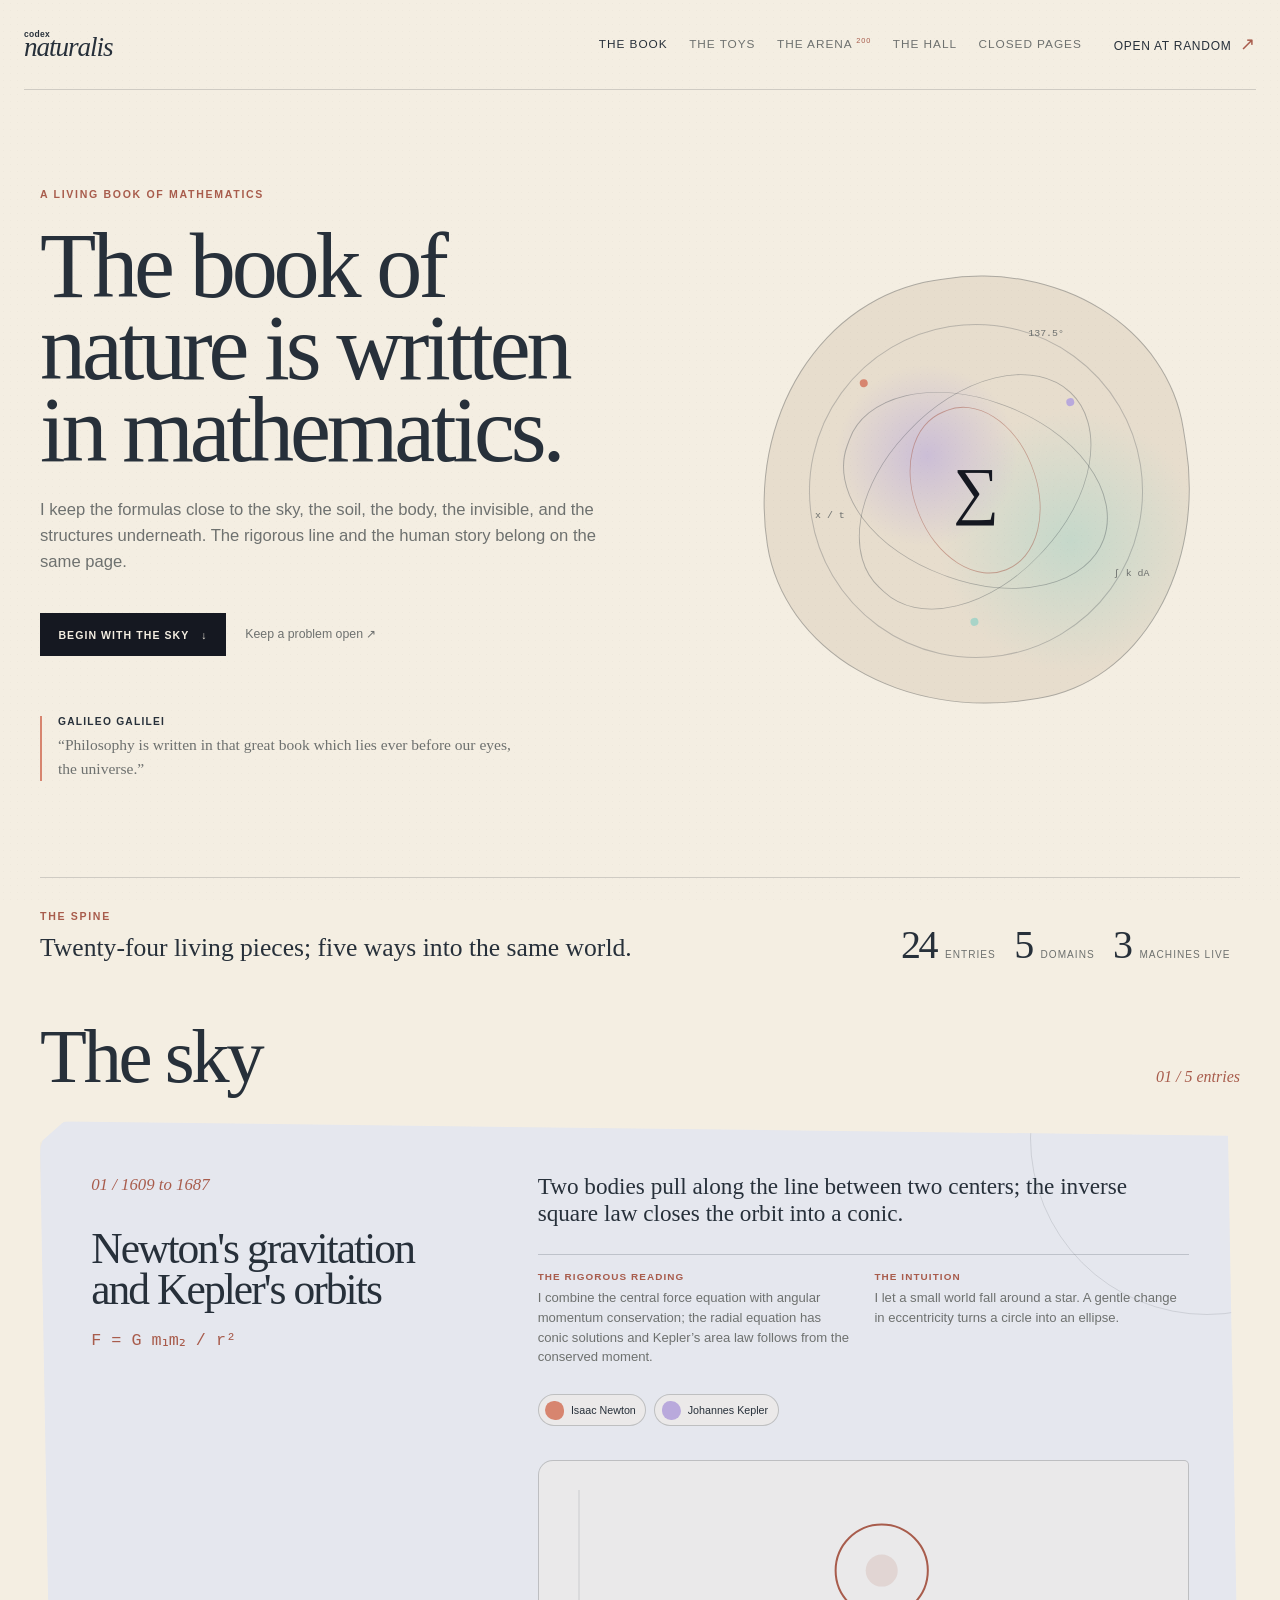
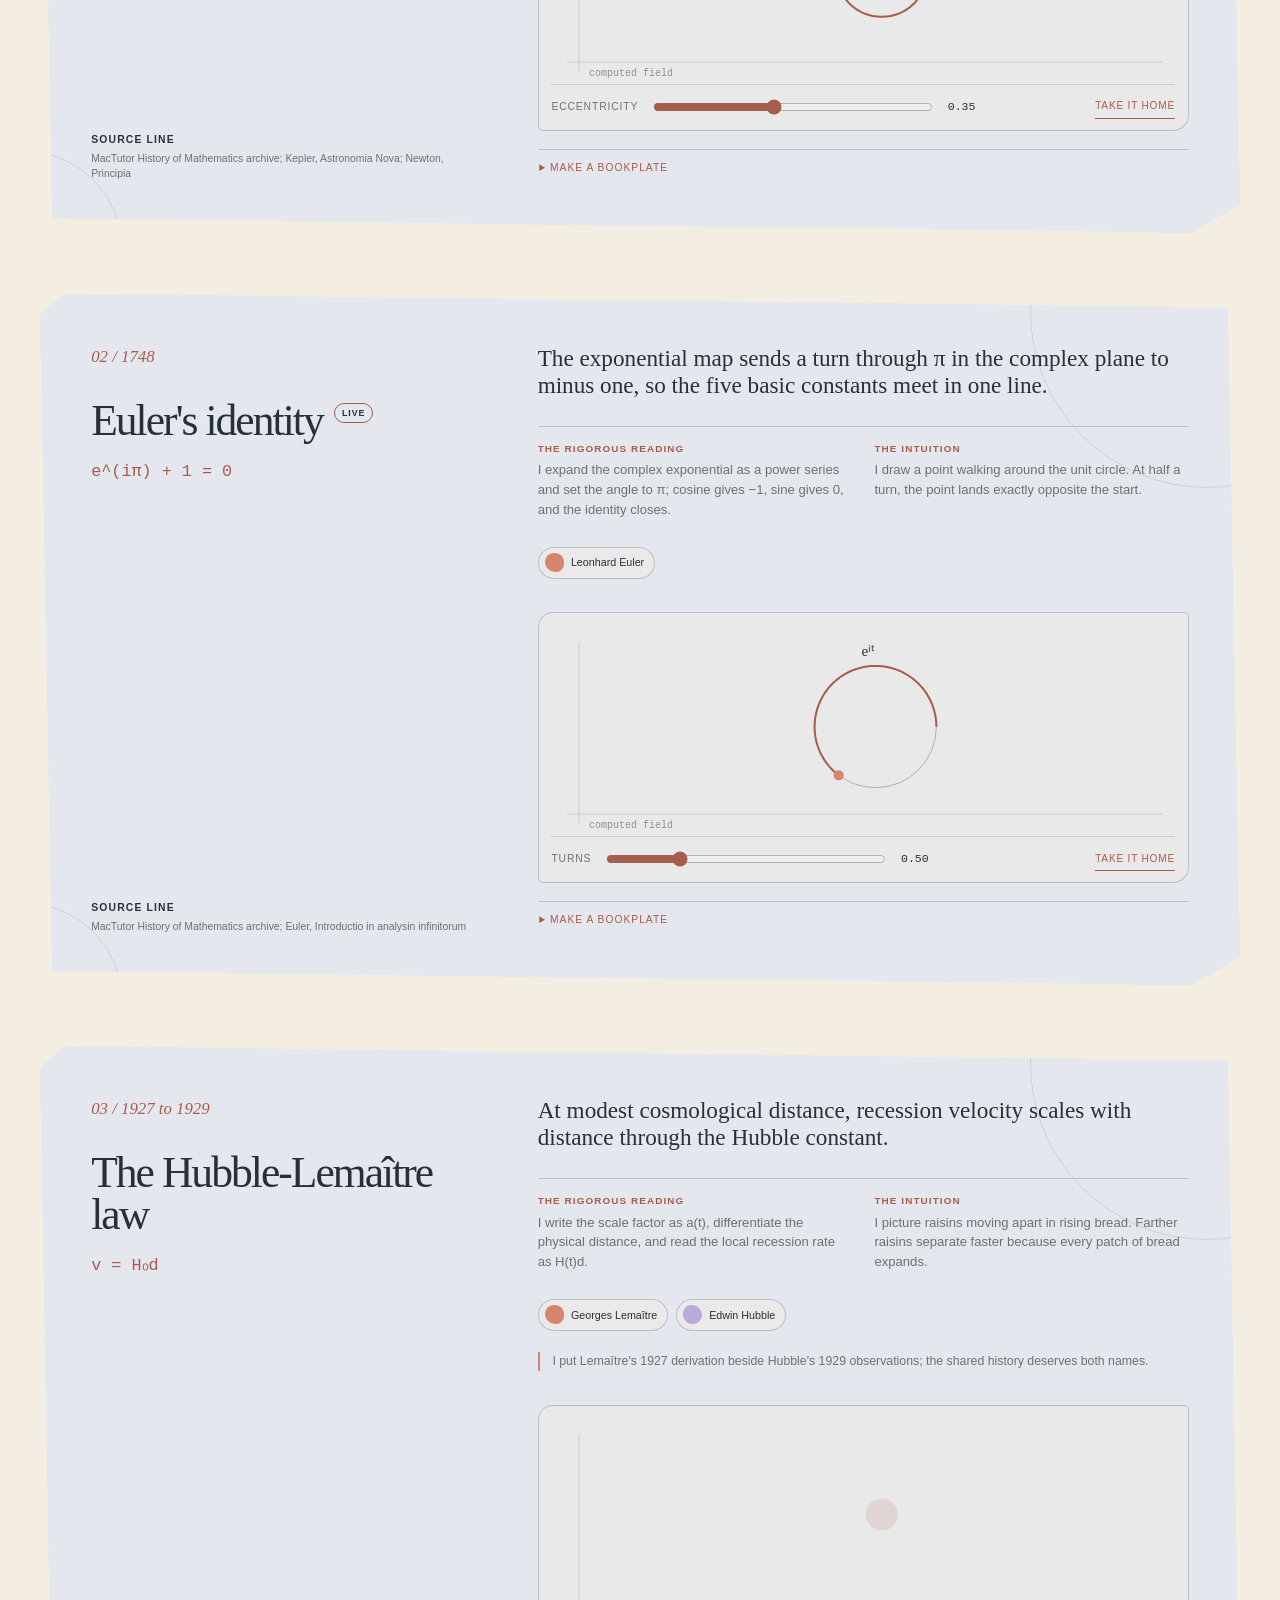
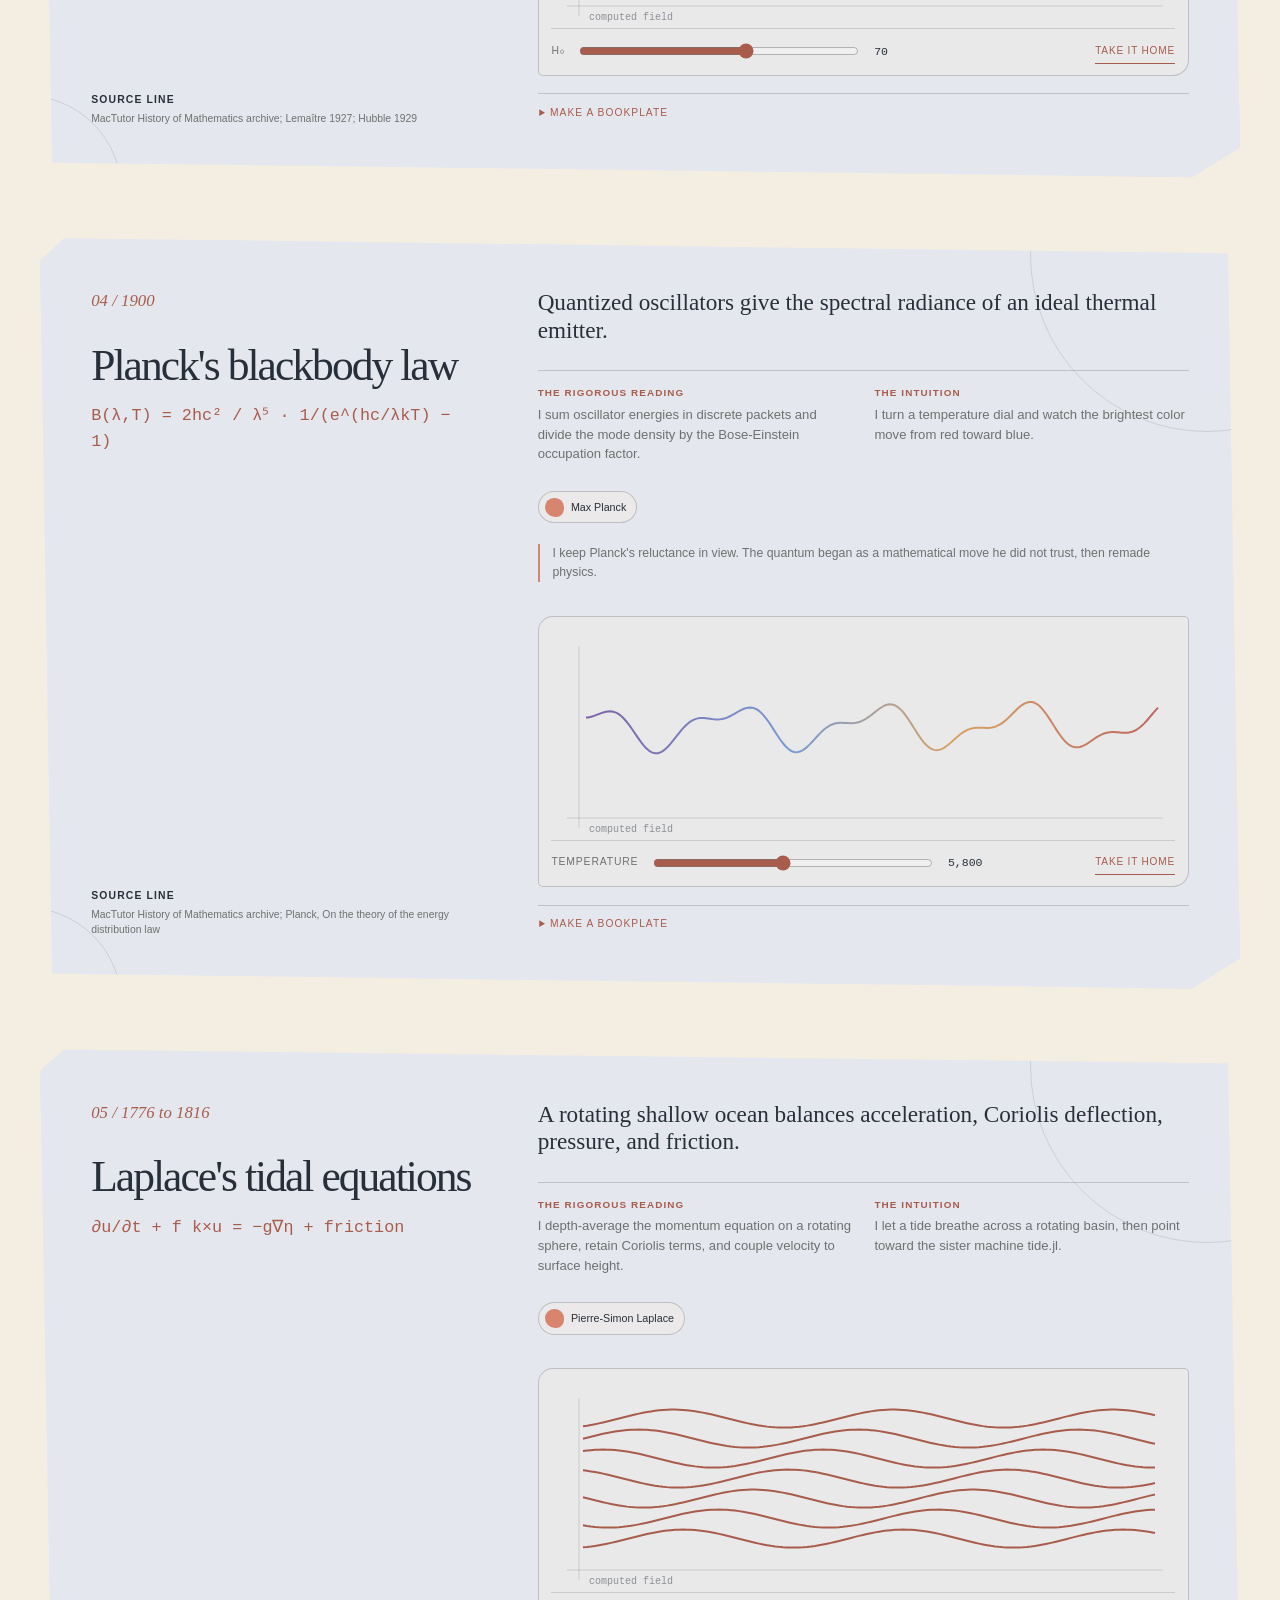
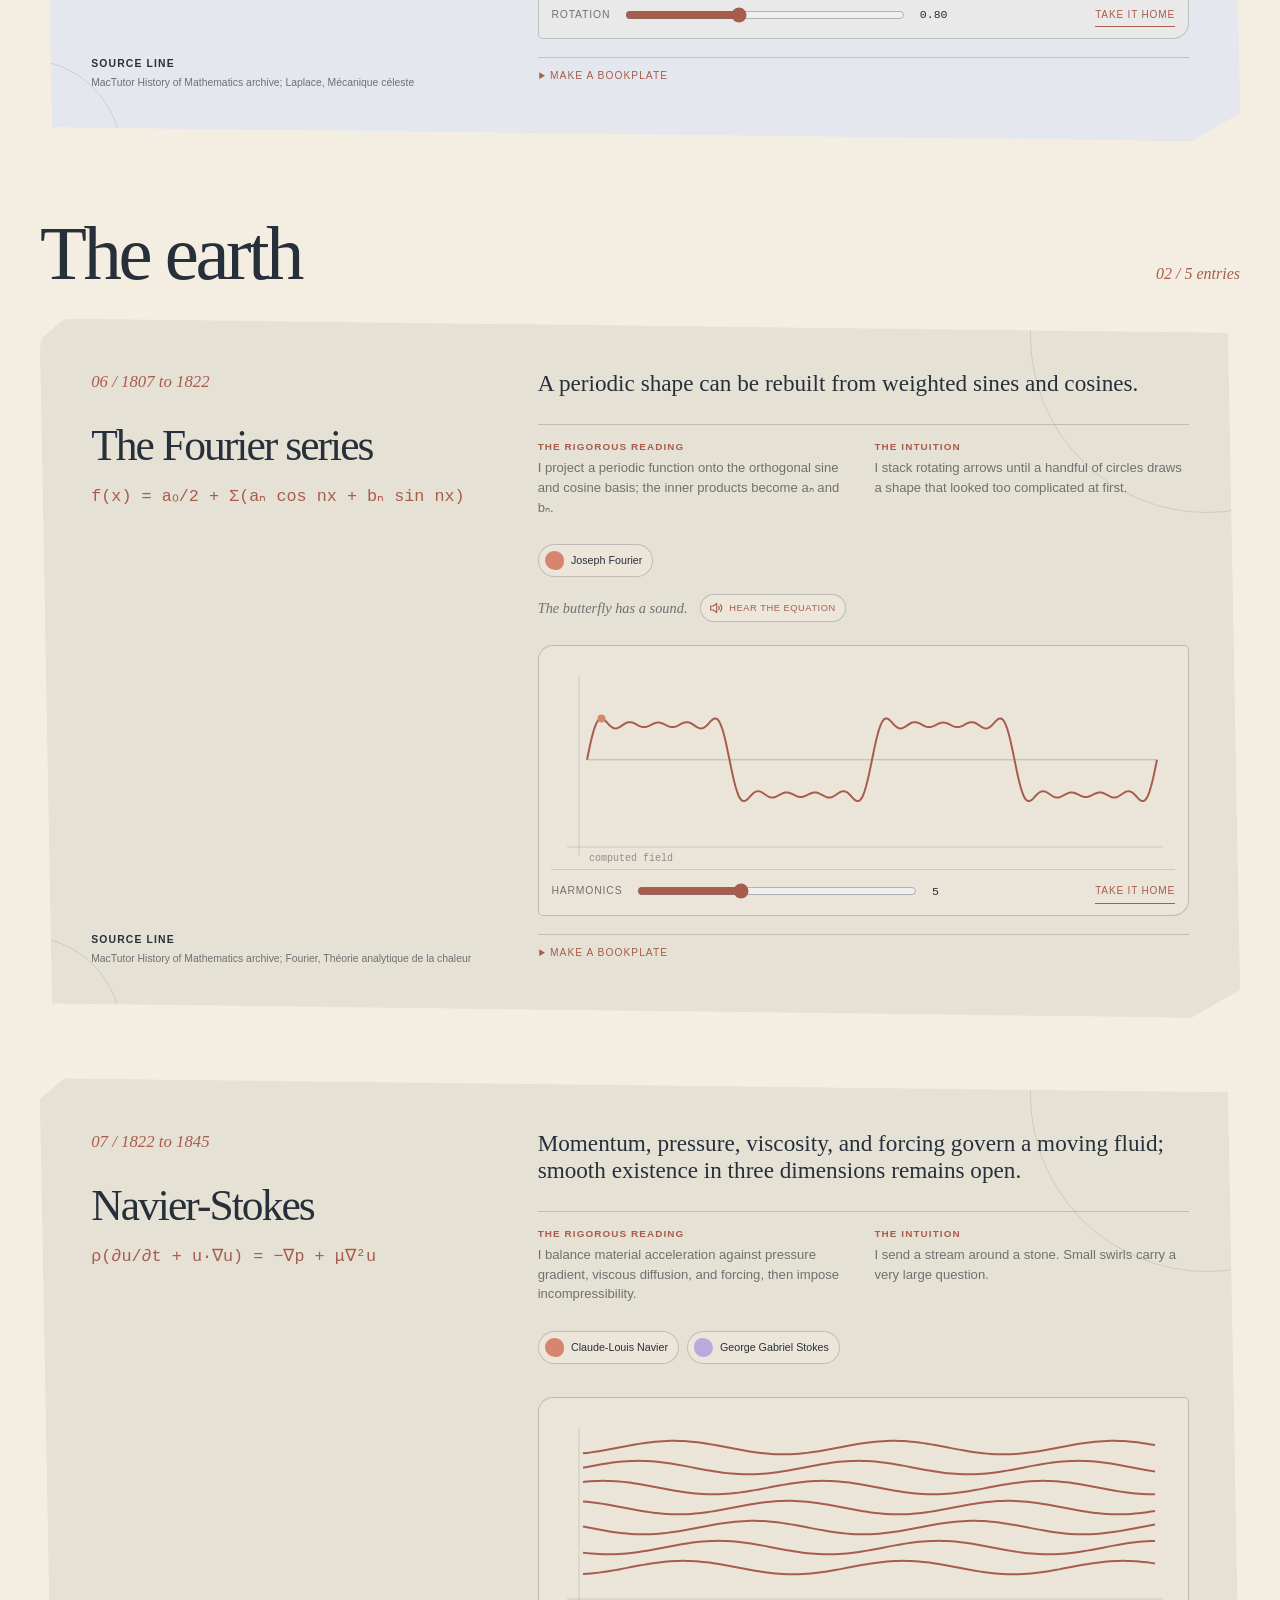
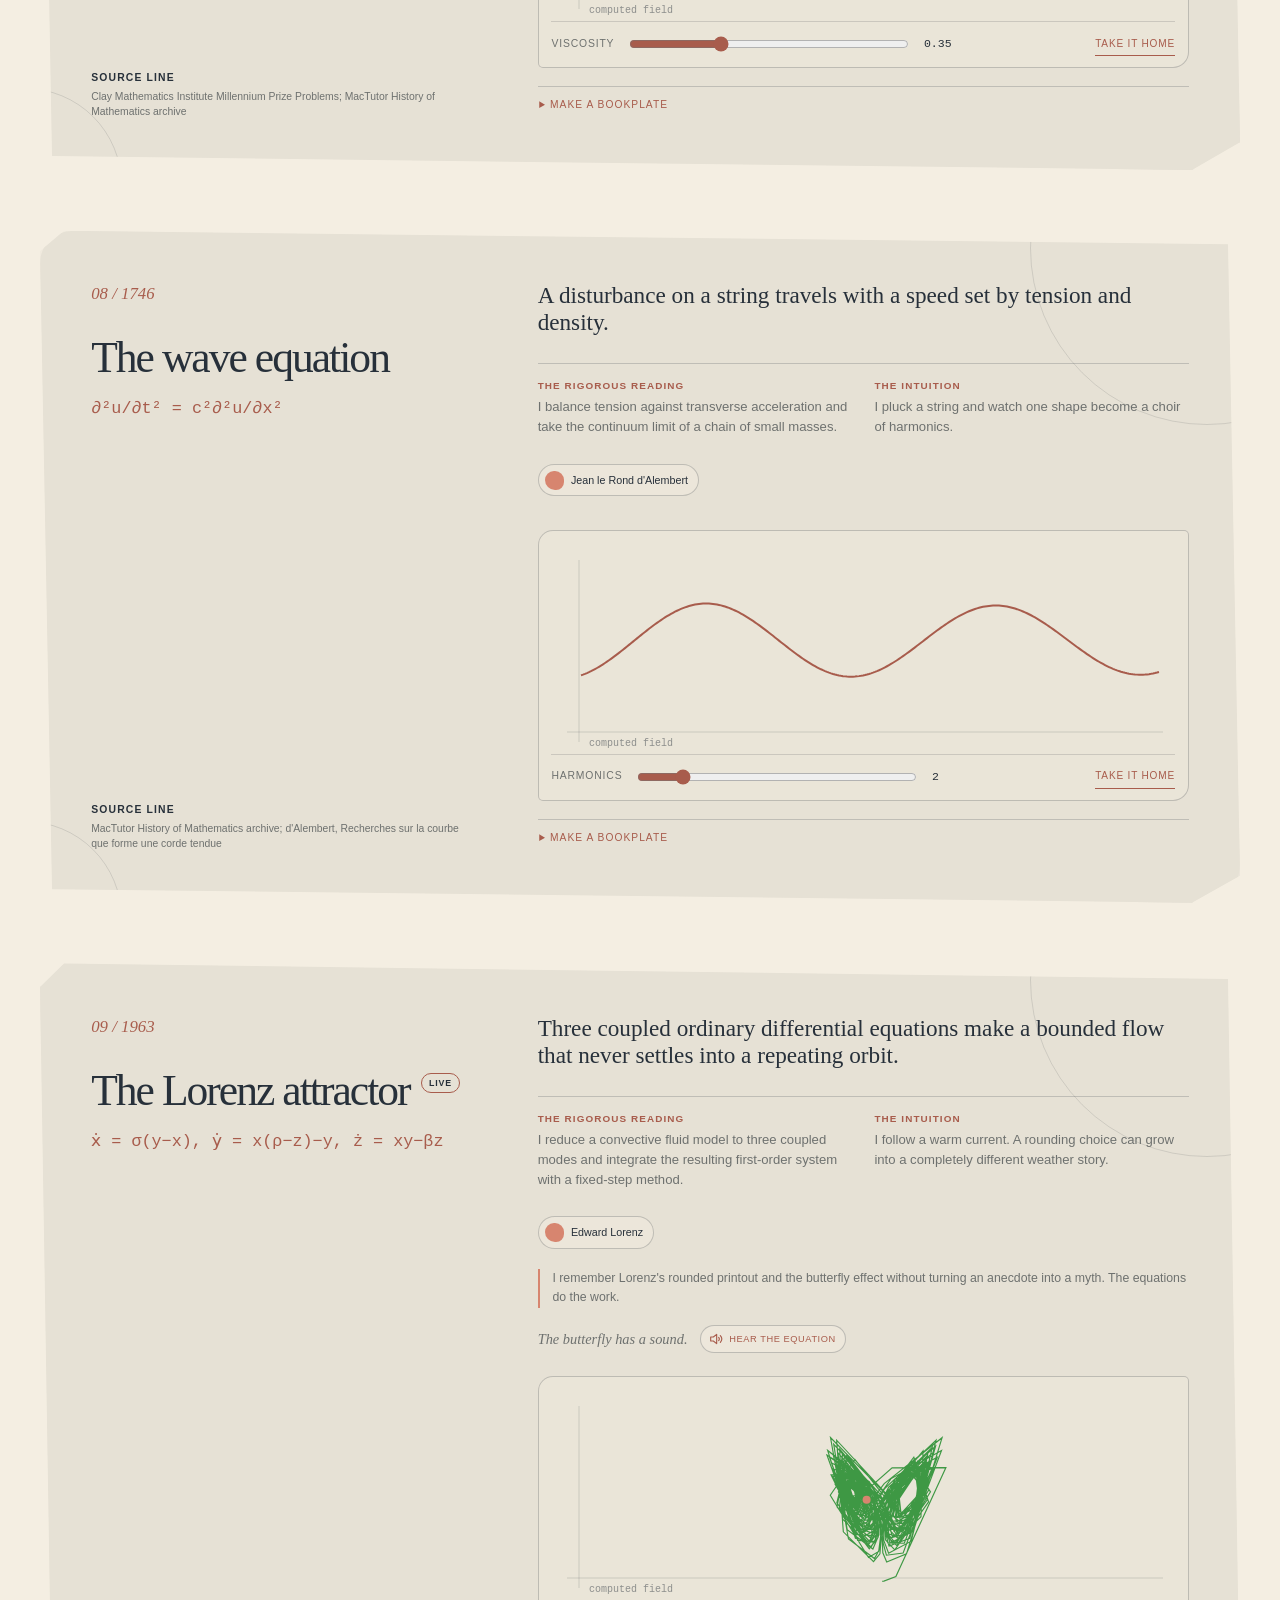
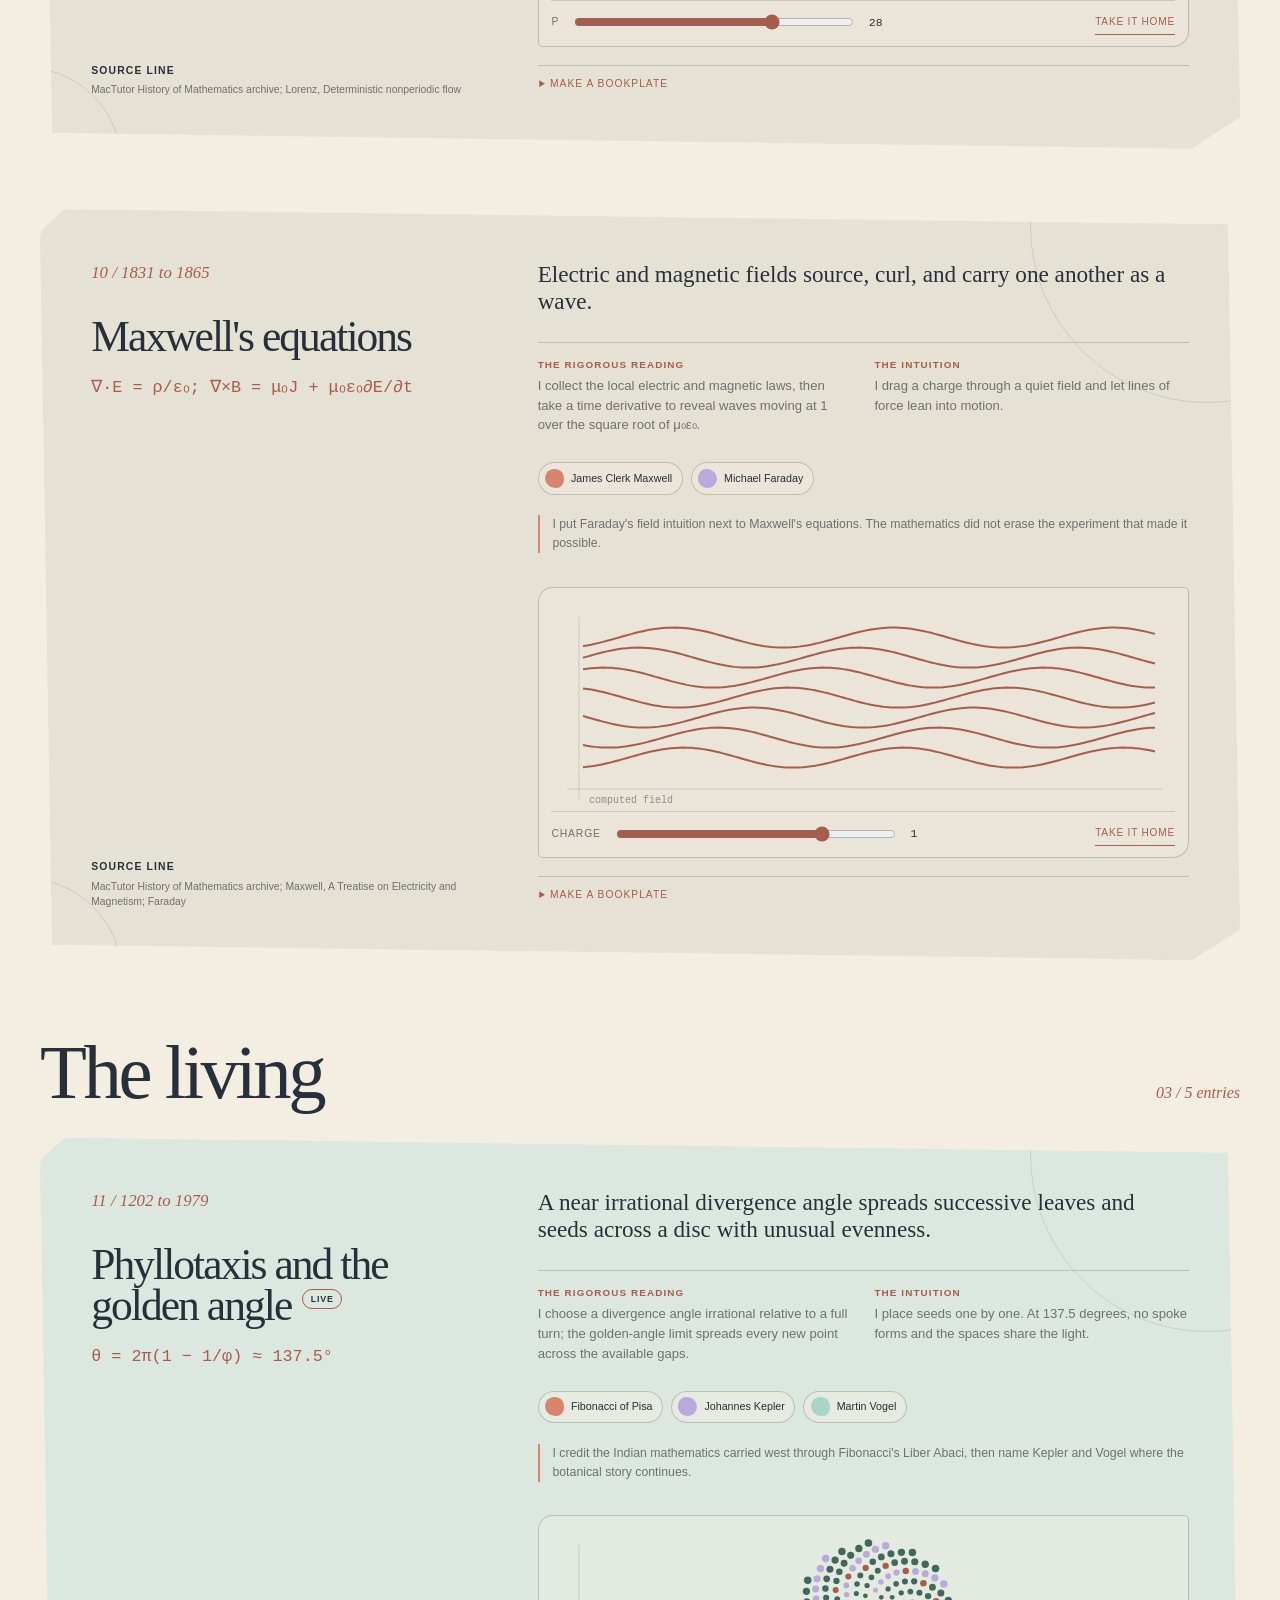
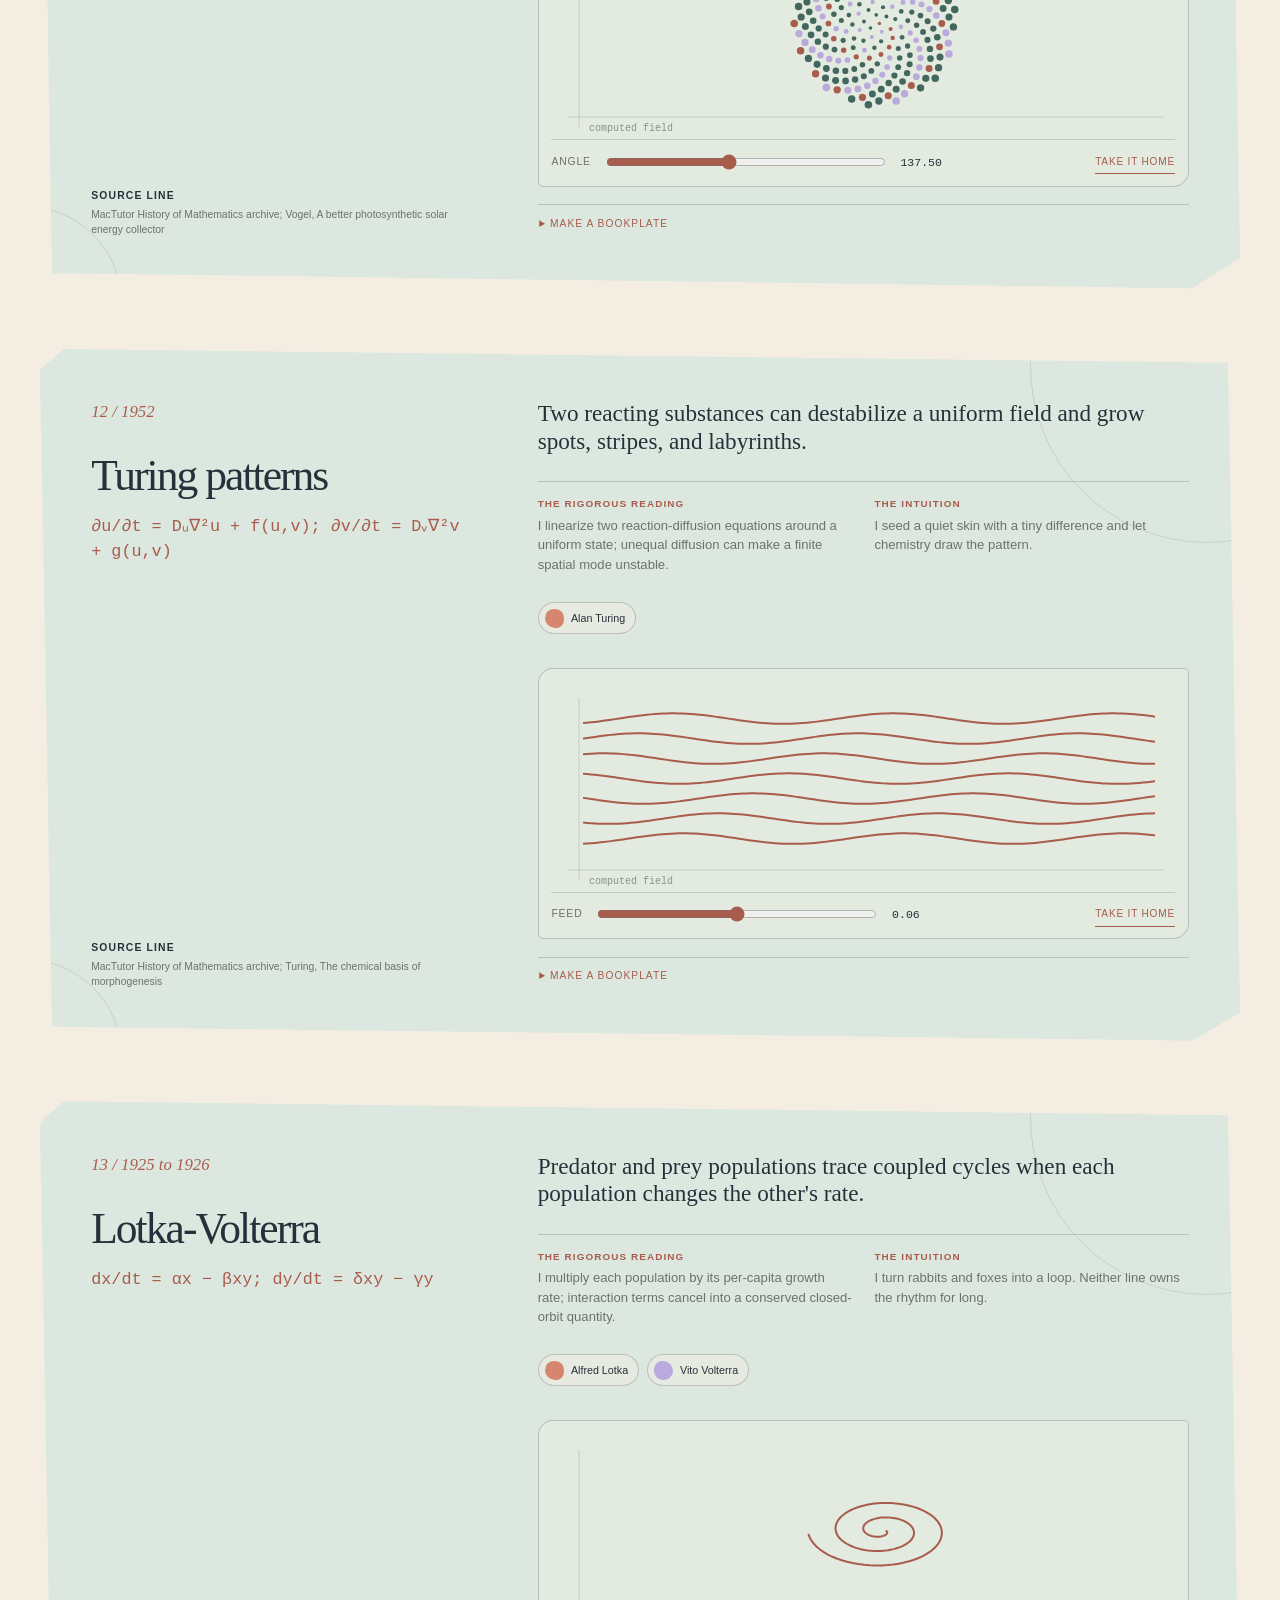
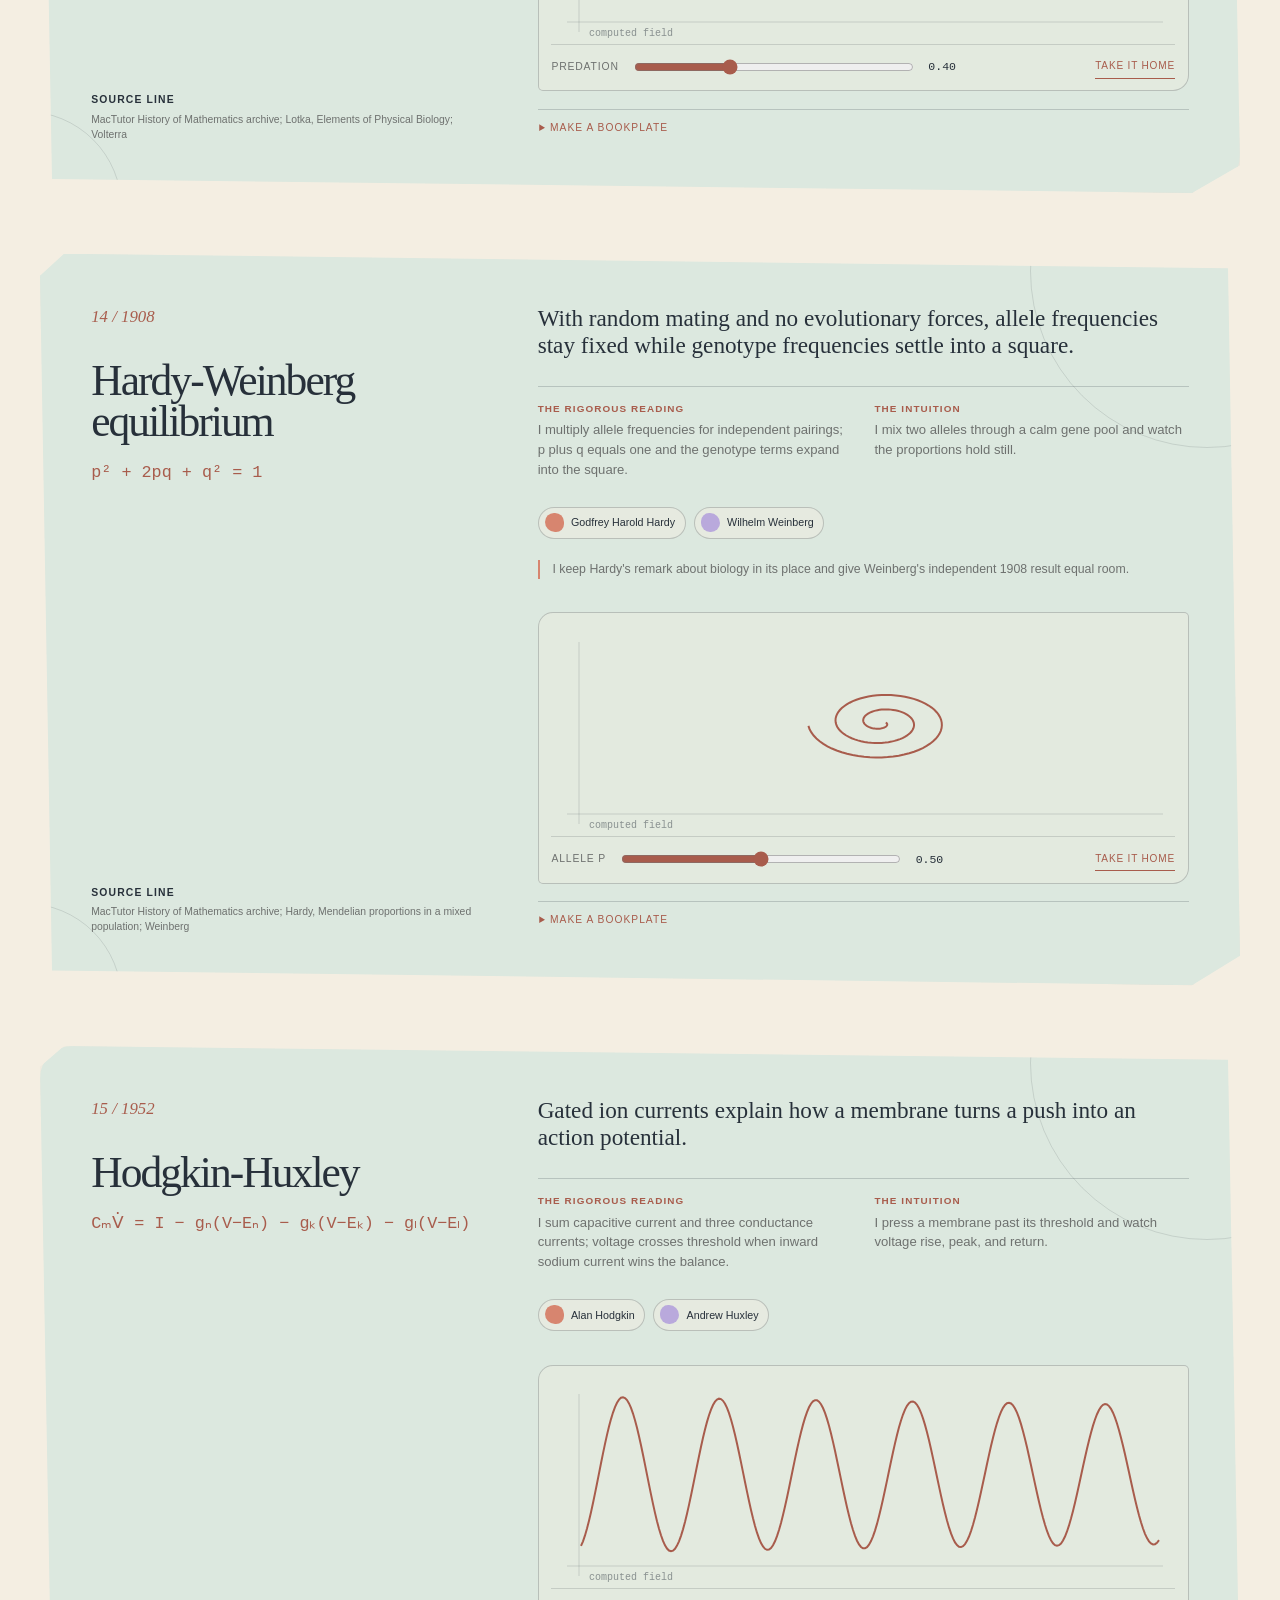
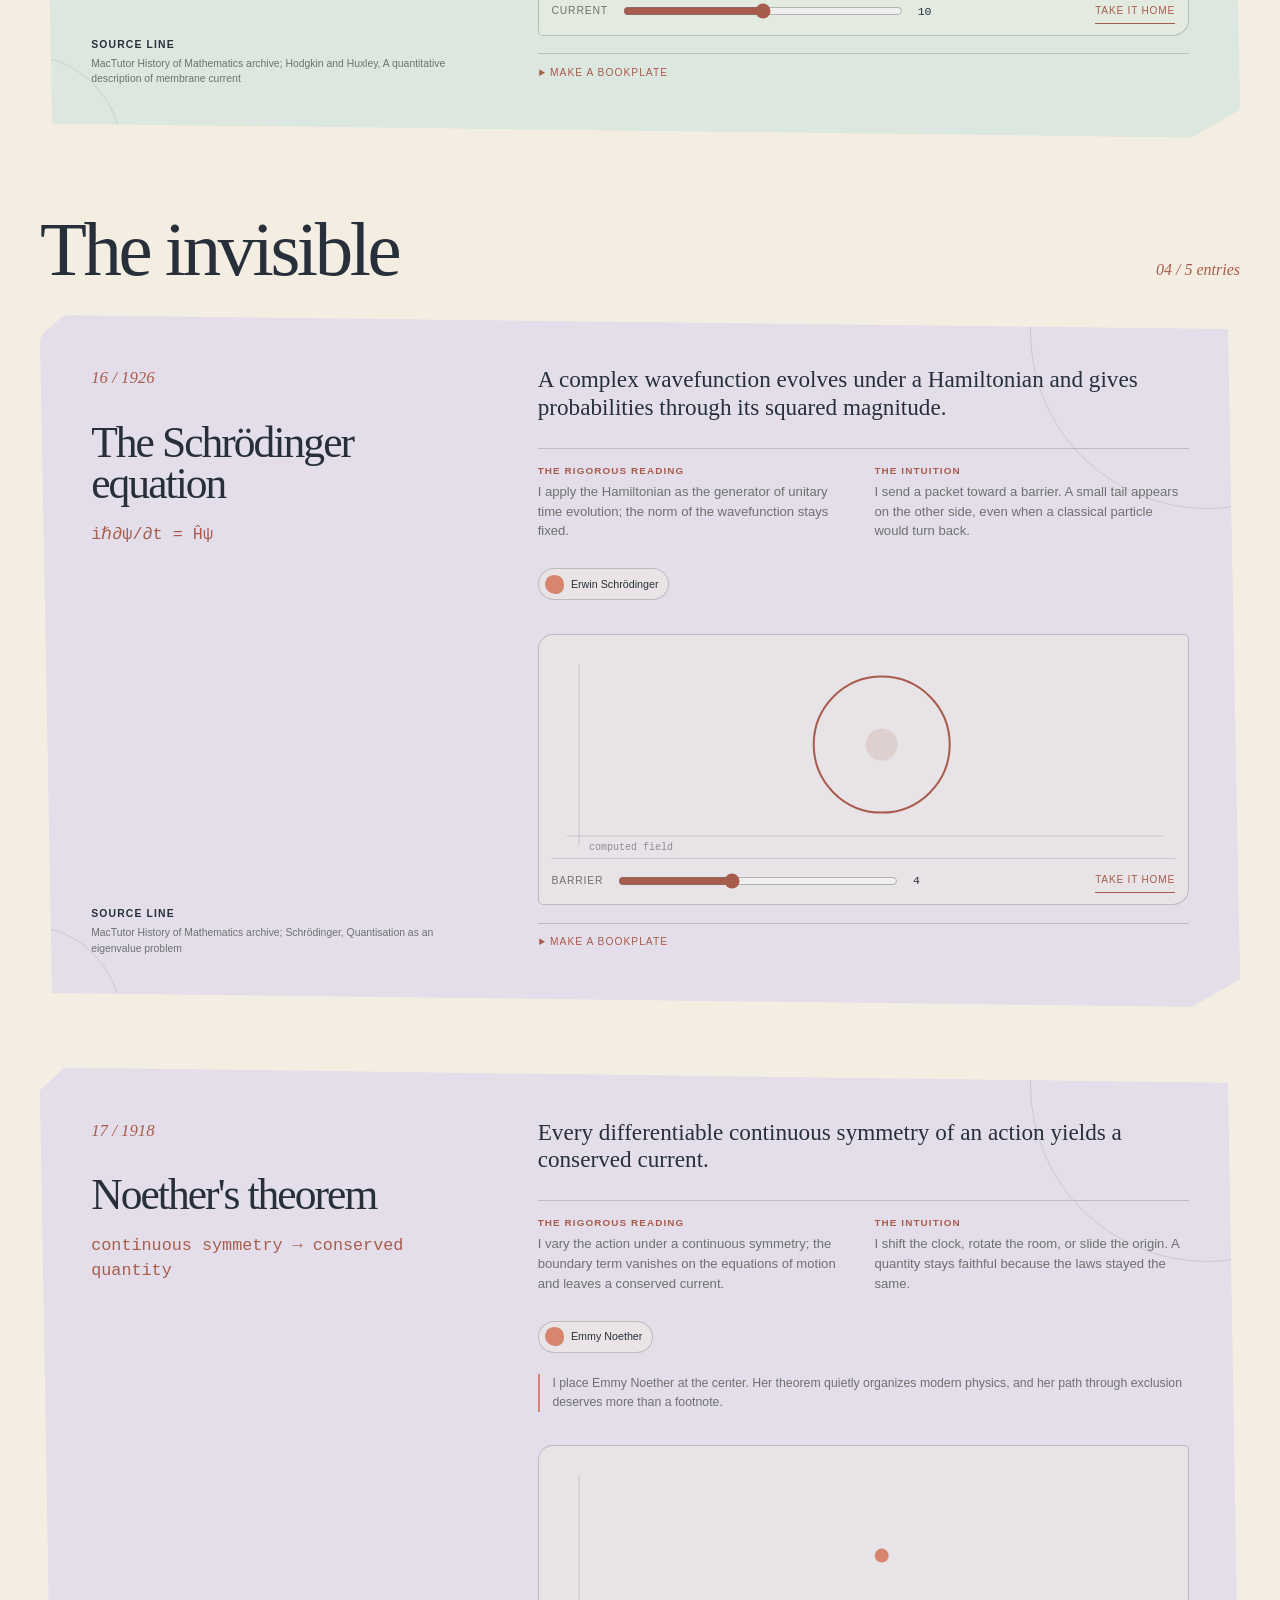
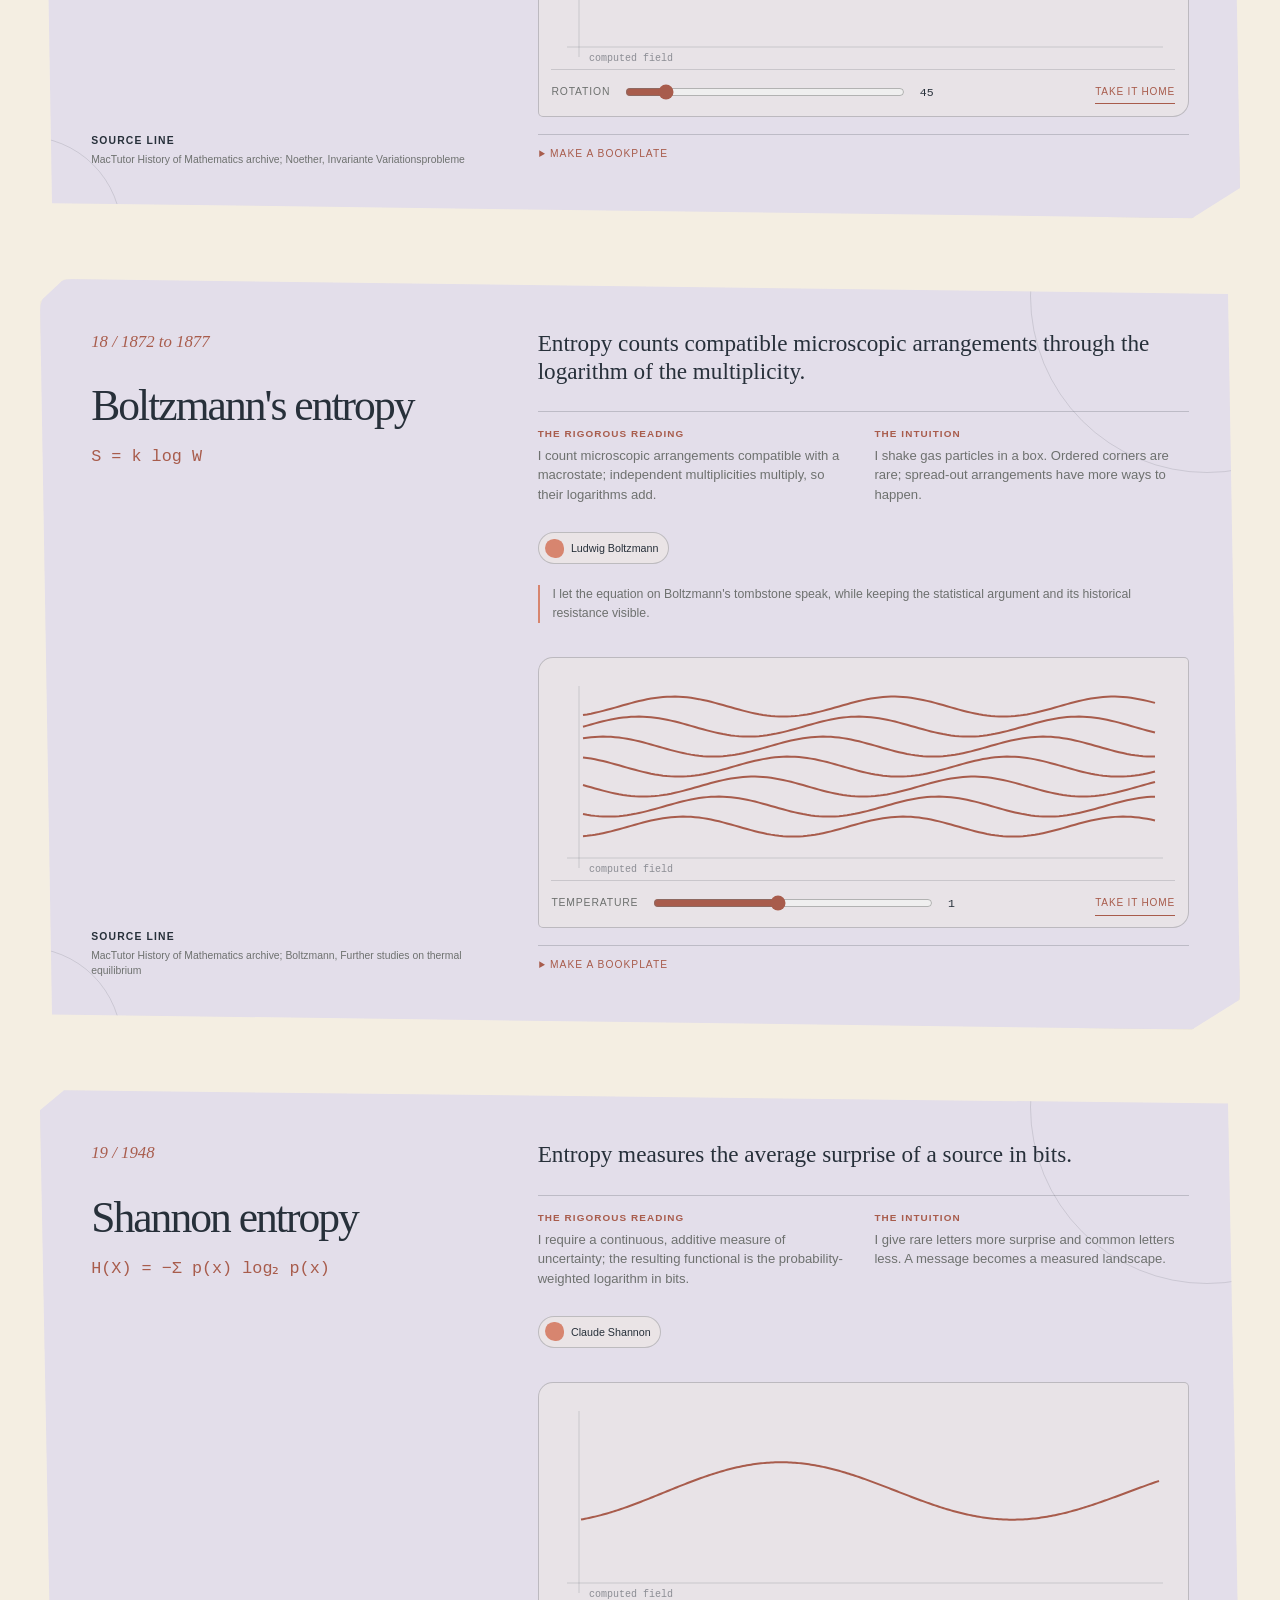
==== site/index.html @ e4500dc1 "Open desktop layout on phones" ====
<!doctype html>
<html lang="en">
<head>
  <meta charset="utf-8">
  <meta name="viewport" content="width=device-width, initial-scale=1">
  <script>
    const phoneDesktopMode = navigator.userAgentData?.mobile
      || /Android.+Mobile|iPhone|iPod|Windows Phone/i.test(navigator.userAgent)
      || (window.matchMedia("(pointer: coarse)").matches && Math.min(screen.width, screen.height) <= 600);
    if (phoneDesktopMode) document.querySelector('meta[name="viewport"]').setAttribute("content", "width=1200");
  </script>
  <meta name="description" content="Codex Naturalis; a living book of the mathematics that shapes the world.">
  <title>Codex Naturalis; the book of nature</title>
  <link rel="stylesheet" href="assets/styles.css">
  <script src="assets/app.js" defer></script>
</head>
<body data-page="book">
  <a class="skip-link" href="#book">Skip to the book</a>
  <header class="site-header">
    <a class="wordmark" href="index.html" aria-label="Codex Naturalis home"><span>codex</span><i>naturalis</i></a>
    <nav class="site-nav" aria-label="Main navigation">
      <a class="active" href="index.html">The book</a>
      <a href="toys.html">The toys</a>
      <a href="problems.html">The arena <sup>200</sup></a>
      <a href="humans.html">The hall</a>
      <a href="solved.html">Closed pages</a>
    </nav>
    <button class="random-button" id="random-entry" type="button">Open at random <span aria-hidden="true">↗</span></button>
  </header>

  <main id="book">
    <section class="hero page-width" aria-labelledby="hero-title">
      <div class="hero-copy">
        <p class="eyebrow">A living book of mathematics</p>
        <h1 id="hero-title">The book of nature is written in mathematics.</h1>
        <p class="hero-intro">I keep the formulas close to the sky, the soil, the body, the invisible, and the structures underneath. The rigorous line and the human story belong on the same page.</p>
        <div class="hero-actions">
          <a class="button button-fill" href="#sky">Begin with the sky <span aria-hidden="true">↓</span></a>
          <a class="quiet-link" href="problems.html">Keep a problem open <span aria-hidden="true">↗</span></a>
        </div>
        <p class="galileo"><span>Galileo Galilei</span> <q>Philosophy is written in that great book which lies ever before our eyes, the universe.</q></p>
      </div>
      <div class="hero-instrument" aria-hidden="true">
        <div class="instrument-ring ring-one"></div>
        <div class="instrument-ring ring-two"></div>
        <div class="instrument-ring ring-three"></div>
        <span class="instrument-point point-one"></span><span class="instrument-point point-two"></span><span class="instrument-point point-three"></span>
        <span class="instrument-label label-a">x / t</span><span class="instrument-label label-b">∫ k dA</span><span class="instrument-label label-c">137.5°</span>
        <div class="instrument-center">∑</div>
      </div>
    </section>

    <section class="book-intro page-width" aria-label="Book index">
      <div><span class="section-kicker">The spine</span><p>Twenty-four living pieces; five ways into the same world.</p></div>
      <div class="index-stats"><strong>24</strong><span>entries</span><strong>5</strong><span>domains</span><strong>3</strong><span>machines live</span></div>
    </section>

    <div id="entries" class="entries page-width" aria-live="polite"></div>

    <section class="margin page-width" id="margin" aria-labelledby="margin-title">
      <div class="margin-mark">∴</div>
      <div>
        <p class="eyebrow">The margin</p>
        <h2 id="margin-title">This margin is no longer too small.</h2>
        <p>I leave room for an alternative proof, a careful correction, a connection I missed, or a short note that makes an entry breathe. Each note arrives as a pull request, keeps its author's name and date, and gets a quiet editorial check.</p>
        <a class="button button-line" href="https://github.com/Mascottz/codex-naturalis/issues/new">Leave a note <span aria-hidden="true">↗</span></a>
      </div>
      <div class="margin-note"><span>Margin note 001</span><p>Mathematics is a conversation with a very long memory.</p><small>curated notes open by pull request</small></div>
    </section>

    <section class="book-ladder page-width" id="ladder" aria-labelledby="book-ladder-title">
      <div>
        <p class="eyebrow">The ladder</p>
        <h2 id="book-ladder-title">One considered step at a time.</h2>
      </div>
      <div class="book-ladder-copy">
        <p>One visualization per pull request keeps the book from becoming a formula dump.</p>
        <p>One problem or one attempt per pull request keeps the public ledger legible.</p>
        <a class="book-ladder-link" href="https://github.com/Mascottz/codex-naturalis/blob/main/CONTRIBUTING.md" target="_blank" rel="noreferrer">the full ladder lives with the repo ↗</a>
      </div>
    </section>

  </main>

  <footer class="site-footer page-width">
    <div><a class="wordmark" href="index.html"><span>codex</span><i>naturalis</i></a><p>The beauty of the world, with the machinery left visible.</p></div>
    <div class="footer-links"><a href="humans.html">Hall of originators</a><a href="toys.html">The toy shelf</a><a href="problems.html">Open problems</a><a href="solved.html">Closed pages</a></div>
    <p class="footer-sources">Built from sources including the MacTutor archive at St Andrews. Sister machines: tide.jl, night.jl, lumen.rs.</p>
  </footer>
</body>
</html>
---- site/assets/styles.css ----
/* small machines; the visual instrument. it gives the book a surface that feels made, not templated. */

:root {
  --night: #151821;
  --night-soft: #242936;
  --paper: #f4eee2;
  --paper-deep: #e7ddcd;
  --ink: #27303a;
  --muted: #6e716f;
  --line: rgba(39, 48, 58, .18);
  --coral: #d7856f;
  --coral-dark: #a85c4c;
  --lilac: #b9a9dc;
  --mint: #a9d4c8;
  --mustard: #ddbd72;
  --sky-wash: #dfe6ed;
  --display: "Baskerville", "Iowan Old Style", "Palatino Linotype", Georgia, serif;
  --body: "Avenir Next", "Segoe UI", Helvetica, sans-serif;
  --mono: "SFMono-Regular", Consolas, "Liberation Mono", monospace;
  --measure: 1200px;
  --shadow: 0 16px 40px rgba(24, 27, 36, .08);
}

* { box-sizing: border-box; }
html { scroll-behavior: smooth; }
body { margin: 0; color: var(--ink); background: var(--paper); font-family: var(--body); font-size: 16px; line-height: 1.55; }
body::before { content: ""; position: fixed; inset: 0; pointer-events: none; opacity: .22; z-index: 10; background-image: radial-gradient(rgba(21, 24, 33, .1) .55px, transparent .55px); background-size: 7px 7px; mix-blend-mode: multiply; }
a { color: inherit; }
button, input { font: inherit; }
button { cursor: pointer; }
.skip-link { position: fixed; left: 1rem; top: -5rem; z-index: 50; background: var(--coral); color: var(--night); padding: .6rem 1rem; }
.skip-link:focus { top: 1rem; }
.page-width { width: min(calc(100% - 3rem), var(--measure)); margin-inline: auto; }

.site-header { width: min(calc(100% - 3rem), 1320px); margin: 0 auto; min-height: 90px; display: flex; align-items: center; justify-content: space-between; gap: 2rem; border-bottom: 1px solid var(--line); }
.wordmark { display: inline-flex; flex-direction: column; text-decoration: none; text-transform: lowercase; font-family: var(--display); font-size: 1.7rem; line-height: .76; letter-spacing: -.04em; }
.wordmark span { letter-spacing: .04em; font-family: var(--body); font-size: .53rem; font-weight: 700; }
.wordmark i { font-style: italic; }
.site-nav { display: flex; align-items: center; gap: 1.35rem; margin-left: auto; }
.site-nav a, .footer-links a { color: var(--muted); text-decoration: none; font-size: .74rem; letter-spacing: .08em; text-transform: uppercase; }
.site-nav a:hover, .site-nav a.active, .footer-links a:hover { color: var(--ink); }
.site-nav sup { color: var(--coral-dark); font-size: .62em; }
.random-button { color: var(--ink); border: 0; background: transparent; font-size: .75rem; letter-spacing: .06em; text-transform: uppercase; padding: .65rem 0; }
.random-button span { color: var(--coral-dark); font-size: 1.1rem; padding-left: .3rem; }

.hero { min-height: 690px; display: grid; grid-template-columns: minmax(0, 1.07fr) minmax(300px, .93fr); align-items: center; gap: 5vw; padding-block: 6rem 5rem; }
.eyebrow, .section-kicker { margin: 0 0 1.4rem; text-transform: uppercase; letter-spacing: .16em; font-size: .66rem; font-weight: 700; color: var(--coral-dark); }
h1, h2, h3, p { margin-top: 0; }
h1, h2, h3 { font-family: var(--display); font-weight: 400; letter-spacing: -.045em; }
h1 { max-width: 700px; margin-bottom: 1.65rem; font-size: clamp(3.8rem, 7.2vw, 7.3rem); line-height: .89; }
h2 { font-size: clamp(2.3rem, 4vw, 4.8rem); line-height: .94; }
.hero-intro { max-width: 560px; color: var(--muted); font-size: 1.04rem; }
.hero-actions { display: flex; align-items: center; flex-wrap: wrap; gap: 1.2rem; margin: 2.4rem 0 3.7rem; }
.button { display: inline-flex; align-items: center; gap: .75rem; padding: .85rem 1.15rem; text-decoration: none; text-transform: uppercase; letter-spacing: .1em; font-size: .66rem; font-weight: 700; transition: transform .2s ease, background .2s ease; }
.button:hover { transform: translateY(-2px); }
.button-fill { background: var(--night); color: var(--paper); }
.button-line { border: 1px solid currentColor; }
.quiet-link { color: var(--muted); text-decoration: none; font-size: .77rem; }
.quiet-link:hover { color: var(--coral-dark); }
.galileo { max-width: 480px; padding-left: 1rem; border-left: 2px solid var(--coral); color: var(--muted); font-family: var(--display); font-size: .97rem; }
.galileo span { display: block; color: var(--ink); font: 700 .64rem var(--body); letter-spacing: .12em; text-transform: uppercase; margin-bottom: .4rem; }
.galileo q { quotes: "“" "”"; }

.hero-instrument { position: relative; justify-self: center; width: min(40vw, 430px); aspect-ratio: 1; border: 1px solid rgba(39,48,58,.3); border-radius: 49% 51% 44% 56% / 56% 44% 54% 46%; transform: rotate(-9deg); background: radial-gradient(circle at 40% 40%, rgba(185,169,220,.6), transparent 25%), radial-gradient(circle at 70% 65%, rgba(169,212,200,.55), transparent 32%), var(--paper-deep); }
.hero-instrument::after { content: ""; position: absolute; inset: 11%; border: 1px solid rgba(39,48,58,.24); border-radius: 50%; }
.instrument-ring { position: absolute; inset: 18%; border: 1px solid rgba(39,48,58,.3); border-radius: 48% 52% 50% 50%; }
.ring-one { transform: rotate(29deg) scaleY(.66); }
.ring-two { transform: rotate(-38deg) scaleY(.66); }
.ring-three { inset: 30%; border-color: rgba(168,92,76,.5); transform: rotate(77deg) scaleY(.72); }
.instrument-point { position: absolute; width: 8px; height: 8px; background: var(--coral); border-radius: 50%; }
.point-one { top: 20%; left: 27%; }.point-two { right: 24%; top: 32%; background: var(--lilac); }.point-three { bottom: 19%; left: 44%; background: var(--mint); }
.instrument-center { position: absolute; left: 50%; top: 50%; transform: translate(-50%, -50%) rotate(9deg); font: italic 4rem var(--display); color: var(--night); }
.instrument-label { position: absolute; font: .62rem var(--mono); color: var(--muted); transform: rotate(9deg); }.label-a { left: 12%; top: 49%; }.label-b { right: 13%; bottom: 24%; }.label-c { top: 15%; right: 24%; }

.book-intro { display: flex; align-items: flex-end; justify-content: space-between; border-top: 1px solid var(--line); padding-block: 1.6rem 2.3rem; }
.book-intro p { margin: 0; font-family: var(--display); font-size: 1.6rem; }
.index-stats { display: flex; align-items: baseline; gap: .55rem; color: var(--muted); font-size: .63rem; letter-spacing: .1em; text-transform: uppercase; white-space: nowrap; }
.index-stats strong { color: var(--ink); font: 2.5rem var(--display); letter-spacing: -.06em; }
.index-stats span { margin-right: .6rem; }

.entries { padding-bottom: 8rem; }
.domain-divider { display: flex; align-items: baseline; gap: 1rem; padding-top: 4rem; margin-bottom: 1.8rem; border-top: 1px solid var(--line); }
.domain-divider:first-child { border-top: 0; padding-top: 1rem; }
.domain-divider h2 { margin: 0; font-size: clamp(3rem, 6vw, 6.2rem); }
.domain-number { margin-left: auto; color: var(--coral-dark); font: italic 1rem var(--display); }
.entry-plate { --plate: var(--sky-wash); position: relative; display: grid; grid-template-columns: minmax(210px, .74fr) minmax(0, 1.26fr); min-height: 470px; margin-bottom: 3.8rem; padding: clamp(1.7rem, 4vw, 3.8rem); gap: clamp(2rem, 5vw, 6rem); background: var(--plate); box-shadow: var(--shadow); overflow: hidden; clip-path: polygon(0 3%, 2% 0, 99% 2%, 100% 96%, 96% 100%, 1% 98%); }
.entry-plate::before { content: ""; position: absolute; width: 22rem; height: 22rem; border: 1px solid rgba(39,48,58,.13); border-radius: 50%; right: -9rem; top: -10rem; }
.entry-plate::after { content: ""; position: absolute; width: 12rem; height: 12rem; border: 1px solid rgba(39,48,58,.13); border-radius: 50%; left: -7rem; bottom: -7rem; }
.entry-plate[data-domain="sky"] { --plate: #e5e7ee; }.entry-plate[data-domain="earth"] { --plate: #e6e1d5; }.entry-plate[data-domain="living"] { --plate: #dce8df; }.entry-plate[data-domain="invisible"] { --plate: #e3deea; }.entry-plate[data-domain="structure"] { --plate: #eadfd4; }
.entry-plate:nth-of-type(odd) { border-radius: 32px 5px 38px 9px; }.entry-plate:nth-of-type(even) { border-radius: 6px 38px 11px 34px; }
.entry-aside, .entry-copy { position: relative; z-index: 1; }
.entry-aside { display: flex; flex-direction: column; justify-content: space-between; }
.entry-number { font: italic 1.05rem var(--display); color: var(--coral-dark); }
.entry-title { margin: 1.9rem 0 1.1rem; font-size: clamp(2rem, 3.4vw, 4rem); line-height: .95; }
.entry-plate.live .entry-title::after { content: "live"; display: inline-block; vertical-align: top; margin: .2rem 0 0 .7rem; padding: .25rem .45rem; border: 1px solid var(--coral-dark); border-radius: 99px; font: 700 .55rem var(--body); letter-spacing: .1em; text-transform: uppercase; }
.entry-formula { margin: 0; color: var(--coral-dark); font: 1.05rem var(--mono); line-height: 1.5; }
.entry-source { margin: 2rem 0 0; color: var(--muted); font-size: .65rem; line-height: 1.45; }
.entry-source span { display: block; color: var(--ink); text-transform: uppercase; letter-spacing: .11em; font-weight: 700; margin-bottom: .25rem; }
.entry-copy > .statement { max-width: 690px; margin-bottom: 1.65rem; font-family: var(--display); font-size: 1.45rem; line-height: 1.18; }
.readings { display: grid; grid-template-columns: 1fr 1fr; gap: 1.4rem; border-top: 1px solid rgba(39,48,58,.2); padding-top: 1rem; }
.reading-label { display: block; margin-bottom: .4rem; color: var(--coral-dark); font: 700 .62rem var(--body); text-transform: uppercase; letter-spacing: .11em; }
.readings p { margin: 0; color: var(--muted); font-size: .82rem; line-height: 1.5; }
.originators { display: flex; flex-wrap: wrap; gap: .5rem; margin-top: 1.7rem; }
.originator-chip { display: inline-flex; align-items: center; gap: .45rem; padding: .35rem .6rem .35rem .38rem; border: 1px solid rgba(39,48,58,.23); border-radius: 99px; background: rgba(244,238,226,.4); color: var(--ink); text-decoration: none; font-size: .67rem; }
.originator-chip::before { content: ""; display: block; width: 19px; height: 19px; background: var(--coral); border-radius: 50% 50% 44% 56%; }
.originator-chip:nth-child(2)::before { background: var(--lilac); border-radius: 45% 55% 50% 50%; }.originator-chip:nth-child(3)::before { background: var(--mint); }
.human-story { margin: 1.3rem 0 0; padding-left: .8rem; border-left: 2px solid var(--coral); color: var(--muted); font-size: .77rem; }
.visual-shell { position: relative; margin-top: 2.1rem; padding: .8rem .8rem .7rem; border: 1px solid rgba(39,48,58,.23); background: rgba(244,238,226,.3); border-radius: 15px 5px 16px 5px; }
.entry-canvas { display: block; width: 100%; height: 210px; }
.visual-tools { display: flex; align-items: center; flex-wrap: wrap; gap: .8rem; border-top: 1px solid rgba(39,48,58,.16); padding-top: .6rem; }
.visual-tools label { color: var(--muted); font-size: .65rem; letter-spacing: .08em; text-transform: uppercase; }
.visual-tools input[type="range"] { accent-color: var(--coral-dark); width: min(280px, 45%); }
.slider-value { min-width: 4rem; color: var(--ink); font: .72rem var(--mono); }
.take-home { margin-left: auto; border: 0; border-bottom: 1px solid var(--coral-dark); background: transparent; color: var(--coral-dark); padding: .25rem 0; font-size: .63rem; letter-spacing: .08em; text-transform: uppercase; }
.take-home:hover { color: var(--ink); }

.margin { display: grid; grid-template-columns: 90px 1fr 260px; align-items: start; gap: 2rem; padding: 4rem 0 7rem; border-top: 1px solid var(--line); }
.margin-mark { width: 68px; height: 68px; display: grid; place-items: center; border: 1px solid var(--coral-dark); border-radius: 50% 42% 52% 47%; font: 2.2rem var(--display); color: var(--coral-dark); }
.margin h2 { margin-bottom: 1rem; font-size: clamp(2.7rem, 4vw, 4.5rem); }.margin p { max-width: 610px; color: var(--muted); }.margin .button { margin-top: .5rem; }
.margin-note { padding: 1.2rem; border-top: 3px solid var(--coral); background: var(--paper-deep); transform: rotate(2deg); }.margin-note span, .margin-note small { color: var(--coral-dark); font: .6rem var(--body); letter-spacing: .1em; text-transform: uppercase; }.margin-note p { margin: 1.3rem 0 2.5rem; color: var(--ink); font: italic 1.2rem var(--display); }

.site-footer { display: grid; grid-template-columns: 1.2fr 1fr 1.2fr; gap: 2rem; align-items: end; padding-block: 2.3rem 3rem; border-top: 1px solid var(--line); }.site-footer p { margin: .8rem 0 0; color: var(--muted); font-size: .72rem; }.footer-links { display: flex; flex-direction: column; gap: .5rem; }.footer-sources { text-align: right; }

/* the arena and hall share the quieter reading surface */
.page-hero { padding: 7rem 0 4rem; max-width: 800px; }.page-hero h1 { font-size: clamp(3.6rem, 7vw, 7.2rem); }.page-hero p:not(.eyebrow) { color: var(--muted); font-size: 1.05rem; max-width: 620px; }
.arena-band { display: grid; grid-template-columns: 1.4fr .6fr; gap: 2rem; align-items: end; padding: 1.2rem 0 2.6rem; border-top: 1px solid var(--line); }.arena-band h2 { margin: 0; font-size: 2.3rem; }.counter { text-align: right; }.counter strong { display: block; font: 4.7rem var(--display); line-height: .85; }.counter span { color: var(--muted); font-size: .65rem; letter-spacing: .12em; text-transform: uppercase; }
.filter-row { display: flex; gap: .55rem; flex-wrap: wrap; margin-bottom: 2rem; }.filter-button { border: 1px solid var(--line); border-radius: 99px; background: transparent; padding: .5rem .8rem; color: var(--muted); font-size: .65rem; text-transform: uppercase; letter-spacing: .08em; }.filter-button.active, .filter-button:hover { background: var(--night); color: var(--paper); border-color: var(--night); }
.problem-table-wrap { overflow-x: auto; }.problem-table { width: 100%; border-collapse: collapse; font-size: .8rem; }.problem-table th { padding: .8rem .6rem; color: var(--muted); text-align: left; border-bottom: 2px solid var(--ink); font-size: .61rem; letter-spacing: .1em; text-transform: uppercase; }.problem-table td { padding: 1rem .6rem; vertical-align: top; border-bottom: 1px solid var(--line); }.problem-table tbody tr:hover { background: rgba(231,221,205,.5); }.problem-number { color: var(--coral-dark); font: italic 1.1rem var(--display); }.problem-title { min-width: 260px; font: 1.2rem var(--display); }.problem-title small { display: block; color: var(--muted); font: .7rem var(--body); margin-top: .35rem; }.problem-summary { color: var(--muted); max-width: 380px; }.status { display: inline-block; padding: .27rem .5rem; border-radius: 99px; background: var(--paper-deep); color: var(--muted); font-size: .61rem; text-transform: uppercase; letter-spacing: .08em; white-space: nowrap; }.status.open { color: var(--coral-dark); background: #f0d7ce; }.status.verified { color: #42675e; background: #d2e7dd; }.status.under-review { color: #6d5c27; background: #f1e5bd; }
.ledger { margin: 5rem 0 7rem; padding-top: 2rem; border-top: 1px solid var(--line); }.ledger h2 { margin-bottom: 1rem; }.ledger > p { color: var(--muted); max-width: 660px; }.attempt { display: grid; grid-template-columns: 1fr 140px 180px; gap: 1rem; align-items: center; padding: 1rem 0; border-bottom: 1px solid var(--line); }.attempt strong { font-family: var(--display); font-weight: 400; }.attempt small { color: var(--muted); }.attempt a { color: var(--coral-dark); font-size: .7rem; text-decoration: none; }
.ladder { display: flex; gap: .45rem; align-items: center; margin: 2rem 0; }.ladder-step { padding: .65rem .85rem; border: 1px solid var(--line); border-radius: 50% 45% 48% 52%; color: var(--muted); font-size: .64rem; text-transform: uppercase; letter-spacing: .08em; }.ladder-arrow { color: var(--coral-dark); }

.timeline-wrap { overflow-x: auto; padding: 2rem 0 4rem; }.timeline { min-width: 2800px; height: 220px; position: relative; border-bottom: 1px solid var(--ink); }.timeline::before { content: ""; position: absolute; left: 0; right: 0; top: 108px; border-top: 1px solid var(--line); }.timeline-item { position: absolute; width: 7.2rem; transform: translateX(-50%); text-align: center; }.timeline-item.above { top: 8px; }.timeline-item.below { top: 124px; }.timeline-item::before { content: ""; position: absolute; left: 50%; width: 11px; height: 11px; transform: translateX(-50%); border-radius: 50%; background: var(--coral); border: 3px solid var(--paper); box-shadow: 0 0 0 1px var(--coral); }.timeline-item.above::before { top: 94px; }.timeline-item.below::before { top: -22px; }.timeline-item:nth-child(2n)::before { background: var(--lilac); box-shadow: 0 0 0 1px var(--lilac); }.timeline-item strong { display: block; font: .95rem var(--display); }.timeline-item small { display: block; color: var(--muted); font-size: .58rem; letter-spacing: .08em; text-transform: uppercase; }.hall-grid { display: grid; grid-template-columns: repeat(3, 1fr); gap: 1.2rem; padding-bottom: 7rem; }.human-card { position: relative; min-height: 240px; padding: 1.6rem; background: var(--paper-deep); border-radius: 38px 8px 10px 8px; }.human-card:nth-child(3n+2) { background: #e0e1ec; border-radius: 8px 38px 8px 12px; }.human-card:nth-child(3n) { background: #e6e4d3; border-radius: 9px 9px 38px 8px; }.human-era { color: var(--coral-dark); font: .61rem var(--body); letter-spacing: .11em; text-transform: uppercase; }.human-card h2 { margin: 1.5rem 0 .35rem; font-size: 1.9rem; }.human-role { margin: 0 0 1.2rem; color: var(--muted); font-size: .72rem; }.human-card p:last-child { margin: 0; font-size: .78rem; color: var(--ink); }.human-entry-links { position: absolute; right: 1.4rem; top: 1.4rem; color: var(--muted); font: .6rem var(--mono); }

@media (max-width: 800px) {
  .site-header { min-height: 75px; flex-wrap: wrap; gap: .7rem; padding-block: .8rem; }.site-nav { order: 3; width: 100%; justify-content: space-between; gap: .4rem; }.site-nav a { font-size: .6rem; }.random-button { font-size: .62rem; }
  .hero { display: block; min-height: auto; padding-block: 4rem 5rem; }.hero-instrument { width: min(70vw, 380px); margin: 4rem auto 1rem; }.book-intro { display: block; }.index-stats { margin-top: 1.2rem; }.index-stats strong { font-size: 2rem; }
  .entry-plate { grid-template-columns: 1fr; gap: 1rem; padding: 1.5rem; }.entry-aside { display: block; }.entry-source { margin-top: 1.2rem; }.entry-copy > .statement { font-size: 1.2rem; }.readings { gap: .8rem; }.visual-tools input[type="range"] { width: 45%; }.take-home { width: 100%; text-align: left; margin-left: 0; margin-top: .3rem; }
  .margin { grid-template-columns: 1fr; gap: 1rem; }.margin-mark { width: 54px; height: 54px; }.margin-note { max-width: 280px; }.site-footer { grid-template-columns: 1fr; }.footer-sources { text-align: left; }
  .page-hero { padding-block: 4rem 3rem; }.arena-band { grid-template-columns: 1fr; }.counter { text-align: left; }.attempt { grid-template-columns: 1fr; gap: .25rem; }.ladder { flex-wrap: wrap; }.ladder-arrow { display: none; }.hall-grid { grid-template-columns: 1fr; }.timeline { min-width: 2400px; }
}
@media (prefers-reduced-motion: reduce) { html { scroll-behavior: auto; }.button { transition: none; } }

/* the short ladder; one quiet invitation in the book */
.book-ladder { display: grid; grid-template-columns: minmax(0, .72fr) minmax(0, 1.28fr); gap: 1rem 3rem; align-items: start; margin: 0 auto 5.5rem; padding: 2rem 0; border-top: 1px solid var(--line); border-bottom: 1px solid var(--line); }
.book-ladder .eyebrow { margin: 0 0 .5rem; }
.book-ladder h2 { margin: 0; font-size: clamp(1.8rem, 3vw, 2.7rem); }
.book-ladder-copy { color: var(--muted); }
.book-ladder-copy p { max-width: 46rem; margin: 0 0 .55rem; }
.book-ladder-link { display: inline-block; margin-top: .35rem; color: var(--coral-dark); font-size: .78rem; text-decoration-thickness: 1px; text-underline-offset: .22em; }
@media (max-width: 800px) { .book-ladder { grid-template-columns: 1fr; gap: .8rem; }.book-ladder-link { margin-top: .2rem; } }

/* the toy shelf; four instruments with their own geometry */
.site-nav a { white-space: nowrap; }
.toy-hero { padding-bottom: 3rem; }
.toy-hero h1 { max-width: 850px; }
.toy-hero-line { display: flex; flex-wrap: wrap; gap: .55rem 1.4rem; margin-top: 2.1rem; padding-top: .85rem; border-top: 1px solid var(--line); color: var(--coral-dark); font: .62rem var(--mono); letter-spacing: .08em; text-transform: uppercase; }
.toy-shelf-grid { display: grid; grid-template-columns: minmax(0, 1.05fr) minmax(0, .95fr); gap: 3.2rem 2.5rem; padding: 1rem 0 5rem; align-items: start; }
.toy-card { position: relative; overflow: hidden; padding: clamp(1.4rem, 3.4vw, 2.7rem); box-shadow: var(--shadow); }
.toy-card::before { content: ""; position: absolute; z-index: 0; width: 13rem; height: 13rem; right: -6rem; top: -7rem; border: 1px solid rgba(39,48,58,.17); border-radius: 50%; pointer-events: none; }
.toy-card > * { position: relative; z-index: 1; }
.toy-buffon { background: #e5e7ee; border-radius: 44px 5px 31px 11px; transform: rotate(-.25deg); }
.toy-galton { margin-top: 3.5rem; background: #dce8df; border-radius: 7px 46px 10px 36px; transform: rotate(.35deg); }
.toy-chaos { background: #e3deea; border-radius: 50% 8px 43px 7px / 22px 8px 31px 8px; transform: rotate(.25deg); }
.toy-hotel { margin-top: 3.1rem; background: #eadfd4; border-radius: 7px 34px 8px 44px; transform: rotate(-.3deg); }
.toy-heading { display: flex; align-items: baseline; gap: 1rem; flex-wrap: wrap; }
.toy-number { color: var(--coral-dark); font: .62rem var(--mono); letter-spacing: .09em; text-transform: uppercase; }
.toy-heading h2 { margin: 0; font-size: clamp(2.2rem, 3.6vw, 3.5rem); }
.toy-intro { max-width: 38rem; margin: 1rem 0 1.35rem; color: var(--muted); font-size: .91rem; }
.toy-stage { padding: .55rem .65rem 0; background: rgba(244,238,226,.62); border-radius: 17px 4px 18px 5px; }
.toy-canvas { display: block; width: 100%; height: 300px; }
.toy-readout { display: grid; grid-template-columns: 1fr auto; gap: .25rem .7rem; align-items: baseline; padding: .75rem .25rem .7rem; border-top: 1px solid rgba(39,48,58,.17); }
.toy-readout span, .toy-readout small { color: var(--muted); font: .61rem var(--mono); }
.toy-readout strong { grid-column: 2; grid-row: 1 / span 2; color: var(--coral-dark); font: 1.2rem var(--display); text-align: right; }
.toy-readout small { grid-column: 1; }
.toy-controls { display: grid; grid-template-columns: auto minmax(80px, 1fr) 4rem auto; gap: .7rem; align-items: center; padding: .95rem .1rem .4rem; }
.toy-controls label { color: var(--muted); font-size: .64rem; letter-spacing: .08em; text-transform: uppercase; }
.toy-controls input[type="range"] { width: 100%; accent-color: var(--coral-dark); }
.toy-controls output { color: var(--ink); font: .68rem var(--mono); }
.toy-button { border: 0; border-bottom: 1px solid var(--coral-dark); padding: .35rem 0; background: transparent; color: var(--coral-dark); font-size: .64rem; letter-spacing: .07em; text-transform: uppercase; }
.toy-button:hover { color: var(--ink); }
.toy-invariant { margin: .5rem 0 1rem; color: var(--muted); font: .67rem var(--mono); line-height: 1.5; }
.toy-entry-link { display: inline-flex; align-items: center; gap: .45rem; color: var(--ink); text-decoration: none; font: .65rem var(--body); letter-spacing: .08em; text-transform: uppercase; border-bottom: 1px solid var(--coral-dark); padding-bottom: .2rem; }
.toy-entry-link:hover { color: var(--coral-dark); }
.toy-entry-links { display: flex; flex-wrap: wrap; gap: .65rem 1.1rem; }
.hotel-stage { padding: .9rem 1rem .6rem; border-top: 1px solid rgba(39,48,58,.2); border-bottom: 1px solid rgba(39,48,58,.2); }
.hotel-caption { display: flex; justify-content: space-between; gap: 1rem; color: var(--coral-dark); font: .58rem var(--mono); letter-spacing: .06em; text-transform: uppercase; }
.hotel-caption span:last-child { color: var(--muted); text-align: right; }
.hotel-rooms { display: grid; grid-template-columns: 1fr 1fr; gap: .4rem .9rem; margin: 1rem 0 0; padding: 0; list-style: none; }
.hotel-room { display: flex; justify-content: space-between; gap: .45rem; align-items: baseline; padding: .38rem .55rem; background: rgba(244,238,226,.56); border-radius: 13px 3px 12px 3px; animation: hotel-arrival .35s ease both; }
.hotel-room:nth-child(3n) { transform: translateX(.55rem); }
.hotel-room span { color: var(--muted); font: .56rem var(--mono); white-space: nowrap; }
.hotel-room strong { color: var(--ink); font: .83rem var(--display); text-align: right; }
.hotel-room.new-arrival { background: rgba(215,133,111,.32); }
.hotel-ellipsis { margin: .45rem 0 0; color: var(--coral-dark); font: 1.6rem var(--display); text-align: center; line-height: .8; }
.hotel-controls { display: flex; flex-wrap: wrap; gap: 1.3rem; padding: .85rem .1rem .35rem; }
.quiet-toy-button { color: var(--muted); border-color: var(--line); }
@keyframes hotel-arrival { from { opacity: .25; translate: 0 -7px; } to { opacity: 1; translate: 0 0; } }
.toy-colophon { display: grid; grid-template-columns: 58px 1fr; gap: 1.3rem; align-items: center; max-width: 790px; margin: 0 auto 7rem; padding: 1.5rem 2rem; border-top: 1px solid var(--coral-dark); border-bottom: 1px solid var(--line); transform: rotate(-.4deg); }
.toy-colophon-mark { display: grid; place-items: center; width: 48px; height: 48px; border: 1px solid var(--coral-dark); border-radius: 46% 54% 47% 53%; color: var(--coral-dark); font: 1.7rem var(--display); }
.toy-colophon p { margin: 0; color: var(--muted); font: 1.1rem var(--display); }

/* the bookplate; a small reading surface with a real print face */
.entry-sound { display: flex; align-items: center; gap: .8rem; margin: 1.1rem 0 -.7rem; }
.entry-sound p { margin: 0; color: var(--muted); font: italic .9rem var(--display); }
.sound-toggle { display: inline-flex; align-items: center; gap: .35rem; border: 1px solid rgba(39,48,58,.24); border-radius: 99px; padding: .32rem .6rem .32rem .4rem; background: rgba(244,238,226,.5); color: var(--coral-dark); font-size: .58rem; letter-spacing: .06em; text-transform: uppercase; }
.sound-toggle svg { width: 16px; height: 16px; fill: none; stroke: currentColor; stroke-width: 1.7; stroke-linecap: round; stroke-linejoin: round; }
.sound-toggle[aria-pressed="true"] { background: var(--night); color: var(--paper); }
.sound-status { color: var(--muted); font-size: .59rem; }
.bookplate-maker { margin-top: 1.1rem; border-top: 1px solid rgba(39,48,58,.2); }
.bookplate-maker summary { width: fit-content; padding: .65rem .1rem .35rem; color: var(--coral-dark); cursor: pointer; font-size: .64rem; letter-spacing: .1em; text-transform: uppercase; }
.bookplate-editor { padding: .7rem 0 .2rem; }
.bookplate-form { display: grid; grid-template-columns: auto minmax(100px, 1fr) auto; gap: .65rem; align-items: center; }
.bookplate-form label { color: var(--muted); font-size: .62rem; letter-spacing: .07em; text-transform: uppercase; }
.bookplate-form input { min-width: 0; border: 0; border-bottom: 1px solid var(--line); border-radius: 0; padding: .45rem .25rem; background: transparent; color: var(--ink); font: .9rem var(--display); }
.bookplate-form input:focus { outline: 2px solid var(--coral); outline-offset: 2px; }
.bookplate-form button, .bookplate-print { border: 0; border-bottom: 1px solid var(--coral-dark); padding: .35rem .1rem; background: transparent; color: var(--coral-dark); font-size: .59rem; letter-spacing: .08em; text-transform: uppercase; }
.bookplate-preview { padding-top: .9rem; }
.bookplate-sheet { position: relative; display: grid; justify-items: center; gap: .45rem; width: 100%; max-width: 620px; min-height: 250px; margin: .4rem auto 1rem; padding: 1.5rem 2.2rem; border: 1px solid rgba(39,48,58,.55); outline: 1px solid rgba(39,48,58,.25); outline-offset: -7px; background: #f4eee2; color: var(--ink); text-align: center; box-shadow: 0 8px 28px rgba(24,27,36,.08); }
.bookplate-sheet::before, .bookplate-sheet::after { content: "·"; position: absolute; top: 50%; color: var(--coral-dark); font: 1.5rem var(--display); }
.bookplate-sheet::before { left: 1rem; }.bookplate-sheet::after { right: 1rem; }
.bookplate-formula { max-width: 100%; color: var(--coral-dark); font: italic .92rem var(--mono); overflow-wrap: anywhere; }
.bookplate-belongs { margin: .55rem 0 0; color: var(--muted); font: italic 1rem var(--display); }
.bookplate-sheet h4 { max-width: 100%; margin: 0; font: 2.2rem/.98 var(--display); letter-spacing: -.03em; overflow-wrap: anywhere; }
.bookplate-originators { margin: .25rem 0 0; color: var(--muted); font: .63rem var(--body); letter-spacing: .08em; text-transform: uppercase; }
.bookplate-sheet time { color: var(--coral-dark); font: .62rem var(--mono); }
.bookplate-print { margin-top: .35rem; }

/* the closed pages; a lighter register of proofs already carried through */
.solved-hero { padding-bottom: 3.5rem; }
.solved-hero h1 { max-width: 900px; }
.solved-band { display: grid; grid-template-columns: 1.4fr .6fr; gap: 2rem; align-items: end; padding: 1.2rem 0 2.4rem; border-top: 1px solid var(--line); }
.solved-band h2 { max-width: 720px; margin: 0; font-size: clamp(2.3rem, 4vw, 4.4rem); }
.solved-note { max-width: 750px; margin: 0 0 2.5rem; color: var(--muted); font: 1.05rem var(--display); }
.solved-grid { display: grid; grid-template-columns: repeat(3, minmax(0, 1fr)); gap: 1.35rem; padding-bottom: 7rem; }
.solved-plate { position: relative; min-height: 330px; padding: 1.55rem 1.65rem 1.4rem; background: var(--paper-deep); border-radius: 34px 5px 12px 7px; box-shadow: var(--shadow); }
.solved-plate:nth-child(3n+2) { background: #e0e1ec; border-radius: 7px 38px 8px 27px; transform: translateY(1.4rem); }
.solved-plate:nth-child(3n) { background: #dce8df; border-radius: 10px 10px 37px 8px; }
.solved-plate:nth-child(4n) { background: #eadfd4; }
.solved-topline { display: flex; align-items: center; justify-content: space-between; gap: .6rem; }
.solved-number { color: var(--coral-dark); font: italic 1.4rem var(--display); }
.verification-register { padding: .28rem .48rem; border: 1px solid rgba(39,48,58,.24); border-radius: 40% 60% 47% 53%; color: var(--muted); font-size: .53rem; letter-spacing: .09em; text-transform: uppercase; }
.verification-register.formal { border-color: #608276; color: #42675e; background: rgba(169,212,200,.34); }
.verification-register.peer-reviewed { border-color: var(--coral-dark); color: var(--coral-dark); }
.verification-register.relative-consistency { border-color: #75659b; color: #62527e; }
.solved-plate h2 { margin: 1.3rem 0 .7rem; font-size: clamp(1.8rem, 2.4vw, 2.55rem); line-height: .98; }
.solved-formula { margin: -.15rem 0 .75rem; color: var(--coral-dark); font: .84rem var(--mono); }
.solved-solver, .solved-year { margin: .55rem 0; color: var(--ink); font: .8rem var(--display); }
.solved-solver > span, .solved-year > span { display: block; margin-bottom: .15rem; color: var(--coral-dark); font: 700 .55rem var(--body); letter-spacing: .1em; text-transform: uppercase; }
.solved-solver a { text-decoration-color: rgba(168,92,76,.55); text-underline-offset: 2px; }
.solver-separator { color: var(--muted); }
.solved-verification { margin: 1rem 0 .75rem; color: var(--muted); font-size: .72rem; line-height: 1.5; }
.solved-source { color: var(--coral-dark); text-decoration: none; font-size: .59rem; letter-spacing: .08em; text-transform: uppercase; }

/* the arena pages; each question carries its submissions and its solution shelf */
.problem-pages { padding-top: 5rem; }
.problem-pages > h2 { max-width: 850px; margin-bottom: 1rem; }
.world-problem-pages { margin-top: 5rem; border-top: 1px solid var(--line); }
.codex-problems { margin-top: 5.5rem; padding: 2.5rem 0 0; border-top: 2px solid var(--coral-dark); }
.problem-page { position: relative; margin: 1.3rem 0 1.6rem; padding: 1.6rem clamp(1rem, 3vw, 2.5rem) 1.45rem; border-top: 1px solid rgba(39,48,58,.25); background: rgba(231,221,205,.23); }
.problem-page:nth-child(odd) { border-radius: 31px 4px 25px 6px; }
.problem-page:nth-child(even) { border-radius: 4px 28px 6px 23px; }
.world-problem:nth-child(3n+2) { background: rgba(223,230,237,.47); }
.house-problem { background: #e3deea; box-shadow: var(--shadow); }
.house-problem:nth-child(odd) { background: #dce8df; }
.house-problem:nth-child(even) { background: #eadfd4; }
.problem-page-top { display: flex; justify-content: space-between; align-items: start; gap: 1.2rem; }
.problem-page-index { color: var(--coral-dark); font: .59rem var(--mono); letter-spacing: .09em; text-transform: uppercase; }
.problem-page h3 { margin: .45rem 0 .5rem; font-size: clamp(1.8rem, 3vw, 2.7rem); }
.problem-page .status { margin-top: .25rem; }
.problem-type { margin: 0 0 .8rem; color: var(--coral-dark); font: .63rem var(--mono); }
.problem-statement { max-width: 880px; margin: .35rem 0 1rem; font: 1.05rem/1.42 var(--display); }
.problem-approach { max-width: 840px; margin: 0 0 1.1rem; color: var(--muted); font-size: .78rem; }
.problem-approach span { display: block; margin-bottom: .2rem; color: var(--coral-dark); font: 700 .55rem var(--body); letter-spacing: .1em; text-transform: uppercase; }
.solutions-area { margin-top: 1.15rem; padding: .8rem 0 0 1rem; border-top: 1px solid rgba(39,48,58,.2); border-left: 2px solid var(--coral-dark); }
.solutions-heading { display: flex; justify-content: space-between; flex-wrap: wrap; gap: .3rem 1rem; align-items: baseline; margin-bottom: .65rem; }
.solutions-heading span { color: var(--coral-dark); font: 700 .58rem var(--body); letter-spacing: .12em; text-transform: uppercase; }
.solutions-heading small { color: var(--muted); font: .58rem var(--mono); }
.empty-solutions, .closed-solution-link { margin: .3rem 0 .5rem; color: var(--muted); font-size: .72rem; }
.closed-solution-link a { color: var(--coral-dark); }
.submission-card { position: relative; margin: .75rem 0; padding: 1rem 1.1rem; background: rgba(244,238,226,.55); border-radius: 19px 4px 15px 4px; }
.submission-card.verified { background: rgba(169,212,200,.31); border: 1px solid rgba(66,103,94,.27); }
.submission-card.under-review { background: rgba(221,189,114,.2); }
.submission-heading { display: flex; justify-content: space-between; gap: 1rem; align-items: center; }
.submission-heading h5 { margin: 0; font: 1.15rem var(--display); }
.submission-heading time { display: block; margin-top: .15rem; color: var(--muted); font: .58rem var(--mono); }
.submission-claim { margin: .65rem 0; font: .83rem/1.45 var(--display); }
.submission-review { margin: .45rem 0; color: var(--muted); font-size: .7rem; }
.status-stamp { display: inline-block; padding: .28rem .53rem; border-radius: 99px; font-size: .56rem; letter-spacing: .08em; text-transform: uppercase; white-space: nowrap; }
.status-stamp.attempted { border: 1px dotted var(--line); color: var(--muted); background: transparent; }
.status-stamp.under-review { color: #6d5c27; background: #f1e5bd; border: 1px solid rgba(109,92,39,.25); }
.status-stamp.verified { color: #355c52; background: #d2e7dd; border: 1px solid rgba(66,103,94,.5); box-shadow: 0 0 0 2px rgba(169,212,200,.22); }
.status-stamp.withdrawn { color: var(--muted); background: rgba(39,48,58,.06); text-decoration: line-through; }
.solution-inscription { margin: .7rem 0; padding: .55rem .75rem; border-left: 2px solid #42675e; background: rgba(244,238,226,.43); }
.solution-inscription p { margin: .12rem 0; color: #355c52; font: .72rem/1.4 var(--display); }
.solution-inscription p span { font-variant: small-caps; letter-spacing: .07em; }
.solution-file-heading { display: flex; justify-content: space-between; gap: 1rem; color: var(--muted); font: .56rem var(--mono); text-transform: uppercase; }
.solution-file-content { position: relative; margin-top: .45rem; }
.solution-file-content pre, .witness-output pre { max-height: 420px; overflow: auto; margin: 0; padding: .85rem 1rem; background: var(--night); color: #f4eee2; font: .68rem/1.55 var(--mono); white-space: pre; border-radius: 14px 3px 12px 3px; }
.solution-file-content code, .witness-output code { color: inherit; }
.copy-witness { margin-top: .5rem; border: 0; border-bottom: 1px solid var(--coral-dark); background: transparent; color: var(--coral-dark); padding: .25rem 0; font-size: .6rem; letter-spacing: .08em; text-transform: uppercase; }
.solution-loading { margin: .35rem 0; color: var(--muted); font-size: .7rem; }
.rerun-command { display: grid; gap: .25rem; margin: .65rem 0; }
.rerun-command span, .witness-output > span { color: var(--coral-dark); font: 700 .54rem var(--body); letter-spacing: .1em; text-transform: uppercase; }
.rerun-command code { overflow-wrap: anywhere; color: var(--ink); font: .66rem var(--mono); }
.witness-output { margin-top: .65rem; }
.witness-output pre { margin-top: .3rem; max-height: 180px; color: #d8e5dd; }
.proof-markdown { color: var(--ink); font: .83rem/1.58 var(--display); }
.proof-markdown h3, .proof-markdown h4, .proof-markdown h5, .proof-markdown h6 { margin: 1rem 0 .35rem; font-size: 1.1rem; }
.proof-markdown p { margin: .45rem 0; }
.proof-markdown ul { margin: .4rem 0; padding-left: 1.25rem; }
.proof-markdown pre { overflow: auto; padding: .7rem; background: rgba(39,48,58,.08); font: .68rem var(--mono); }
.submission-link { display: inline-block; margin-top: .35rem; color: var(--coral-dark); font-size: .59rem; text-decoration: none; letter-spacing: .08em; text-transform: uppercase; }
.problem-origin { color: var(--coral-dark); font-size: .6rem; letter-spacing: .08em; text-transform: uppercase; }
.problem-title a { text-decoration: none; text-decoration-color: var(--coral-dark); text-underline-offset: 3px; }
.problem-title a:hover { color: var(--coral-dark); }
.problem-title small { text-transform: uppercase; letter-spacing: .08em; }
.status.attempted { color: var(--muted); background: transparent; border: 1px dotted var(--line); }
.status.withdrawn { color: var(--muted); background: rgba(39,48,58,.06); }

/* the duel wall; four margin notes instead of four matching slabs */
.duel-wall { margin: 5rem 0 6rem; padding: 2.2rem 0 0; border-top: 1px solid var(--line); }
.duel-wall > h2 { margin-bottom: .8rem; font-size: clamp(3rem, 5vw, 5rem); }
.duel-grid { display: grid; grid-template-columns: repeat(4, minmax(0, 1fr)); gap: 1.35rem; margin-top: 2.3rem; }
.duel-note { position: relative; padding: .9rem .75rem .85rem; border-top: 2px solid var(--coral-dark); }
.duel-note:nth-child(2) { margin-top: 1.5rem; border-color: #6b7890; }
.duel-note:nth-child(3) { margin-top: .4rem; border-color: #788c7c; }
.duel-note:nth-child(4) { margin-top: 2rem; border-color: #9b8051; }
.duel-index { color: var(--coral-dark); font: .56rem var(--mono); letter-spacing: .08em; text-transform: uppercase; }
.duel-note h3 { margin: 1rem 0 .5rem; font-size: 1.7rem; line-height: .98; }
.duel-formula { min-height: 2.5rem; margin: .75rem 0; color: var(--coral-dark); font: .75rem var(--mono); }
.duel-note > p:last-child { margin: 0; color: var(--muted); font: .78rem/1.48 var(--display); }

@media print {
  @page { size: 5.5in 3.5in; margin: 0; }
  body.printing-bookplate, body.printing-bookplate * { visibility: hidden !important; }
  body.printing-bookplate .bookplate-print-target, body.printing-bookplate .bookplate-print-target * { visibility: visible !important; }
  body.printing-bookplate .bookplate-print-target { position: fixed !important; inset: 0 !important; display: grid !important; width: 100% !important; height: 100% !important; max-width: none !important; margin: 0 !important; padding: .35in .5in !important; border: 1px solid #27303a !important; outline: 1px solid #27303a !important; outline-offset: -9px !important; background: #f4eee2 !important; color: #27303a !important; box-shadow: none !important; break-inside: avoid; }
  body.printing-bookplate .bookplate-print-target button { display: none !important; }
  body.printing-bookplate::before { display: none !important; }
}

@media (max-width: 1060px) {
  .site-nav { gap: .75rem; }
  .site-nav a { font-size: .64rem; }
  .duel-grid { grid-template-columns: repeat(2, minmax(0, 1fr)); }
  .duel-note:nth-child(n) { margin-top: 0; }
}
@media (max-width: 800px) {
  .site-nav { justify-content: flex-start; flex-wrap: wrap; gap: .35rem .85rem; overflow: visible; }
  .site-nav a { font-size: .56rem; }
  .toy-shelf-grid { grid-template-columns: 1fr; gap: 2rem; }
  .toy-galton, .toy-hotel { margin-top: 0; }
  .toy-controls { grid-template-columns: auto minmax(70px, 1fr) 3.5rem; }
  .toy-controls .toy-button { grid-column: 1 / -1; justify-self: start; }
  .hotel-room:nth-child(3n) { transform: none; }
  .solved-band { grid-template-columns: 1fr; }
  .solved-band .counter { text-align: left; }
  .solved-grid { grid-template-columns: repeat(2, minmax(0, 1fr)); gap: 1rem; }
  .solved-plate:nth-child(3n+2) { transform: none; }
  .problem-page-top { align-items: start; }
  .duel-grid { grid-template-columns: 1fr 1fr; }
  .bookplate-form { grid-template-columns: 1fr; gap: .4rem; }
  .bookplate-form button { justify-self: start; }
}
@media (max-width: 560px) {
  .solved-grid, .duel-grid { grid-template-columns: 1fr; }
  .solved-plate { min-height: 0; }
  .solved-plate:nth-child(n) { transform: none; }
  .toy-colophon { grid-template-columns: 44px 1fr; padding: 1rem .3rem; }
  .toy-colophon-mark { width: 38px; height: 38px; }
  .toy-canvas { height: 250px; }
  .hotel-rooms { grid-template-columns: 1fr; }
  .hotel-caption { flex-direction: column; gap: .3rem; }
  .hotel-caption span:last-child { text-align: left; }
  .submission-heading { align-items: flex-start; flex-direction: column; }
  .solution-file-heading { flex-direction: column; gap: .2rem; }
}
@media (prefers-reduced-motion: reduce) {
  .hotel-room { animation: none; }
  .toy-button, .sound-toggle, .bookplate-form button { transition: none; }
}
.timeline-item a { color: inherit; text-decoration: none; text-decoration-color: var(--coral-dark); text-underline-offset: 2px; }
.timeline-item a:hover { color: var(--coral-dark); text-decoration: underline; }
.human-entry-links { display: flex; flex-wrap: wrap; justify-content: flex-end; gap: .15rem .3rem; max-width: 45%; text-align: right; line-height: 1.2; }
.human-entry-links a { color: inherit; text-decoration: none; }
.human-entry-links a:hover { color: var(--coral-dark); text-decoration: underline; }
.problem-source-line { display: flex; flex-wrap: wrap; gap: .4rem .75rem; align-items: baseline; margin: .25rem 0 .75rem; font-size: .62rem; }
.problem-source-line span { color: var(--coral-dark); font: 700 .54rem var(--body); letter-spacing: .1em; text-transform: uppercase; }
.problem-source-line a { color: var(--muted); text-decoration-color: var(--coral-dark); text-underline-offset: 2px; }
.problem-source-line a:hover { color: var(--coral-dark); }
.solution-attachment[data-solution-type="julia"], .solution-attachment[data-solution-type="rust"] { display: grid; grid-template-columns: minmax(0, 1.45fr) minmax(170px, .75fr); gap: .55rem 1rem; }
.solution-attachment[data-solution-type="julia"] .solution-file-heading, .solution-attachment[data-solution-type="rust"] .solution-file-heading { grid-column: 1 / -1; }
.solution-attachment[data-solution-type="julia"] .solution-file-content, .solution-attachment[data-solution-type="rust"] .solution-file-content { grid-column: 1; grid-row: 2; min-width: 0; }
.solution-attachment[data-solution-type="julia"] .rerun-command, .solution-attachment[data-solution-type="rust"] .rerun-command { grid-column: 1; grid-row: 3; margin: 0; }
.solution-attachment[data-solution-type="julia"] .witness-output, .solution-attachment[data-solution-type="rust"] .witness-output { grid-column: 2; grid-row: 2 / span 2; margin: 0; align-self: start; }
@media (max-width: 800px) {
  .solution-attachment[data-solution-type="julia"], .solution-attachment[data-solution-type="rust"] { grid-template-columns: 1fr; }
  .solution-attachment[data-solution-type="julia"] .solution-file-content, .solution-attachment[data-solution-type="rust"] .solution-file-content, .solution-attachment[data-solution-type="julia"] .rerun-command, .solution-attachment[data-solution-type="rust"] .rerun-command, .solution-attachment[data-solution-type="julia"] .witness-output, .solution-attachment[data-solution-type="rust"] .witness-output { grid-column: 1; grid-row: auto; }
}
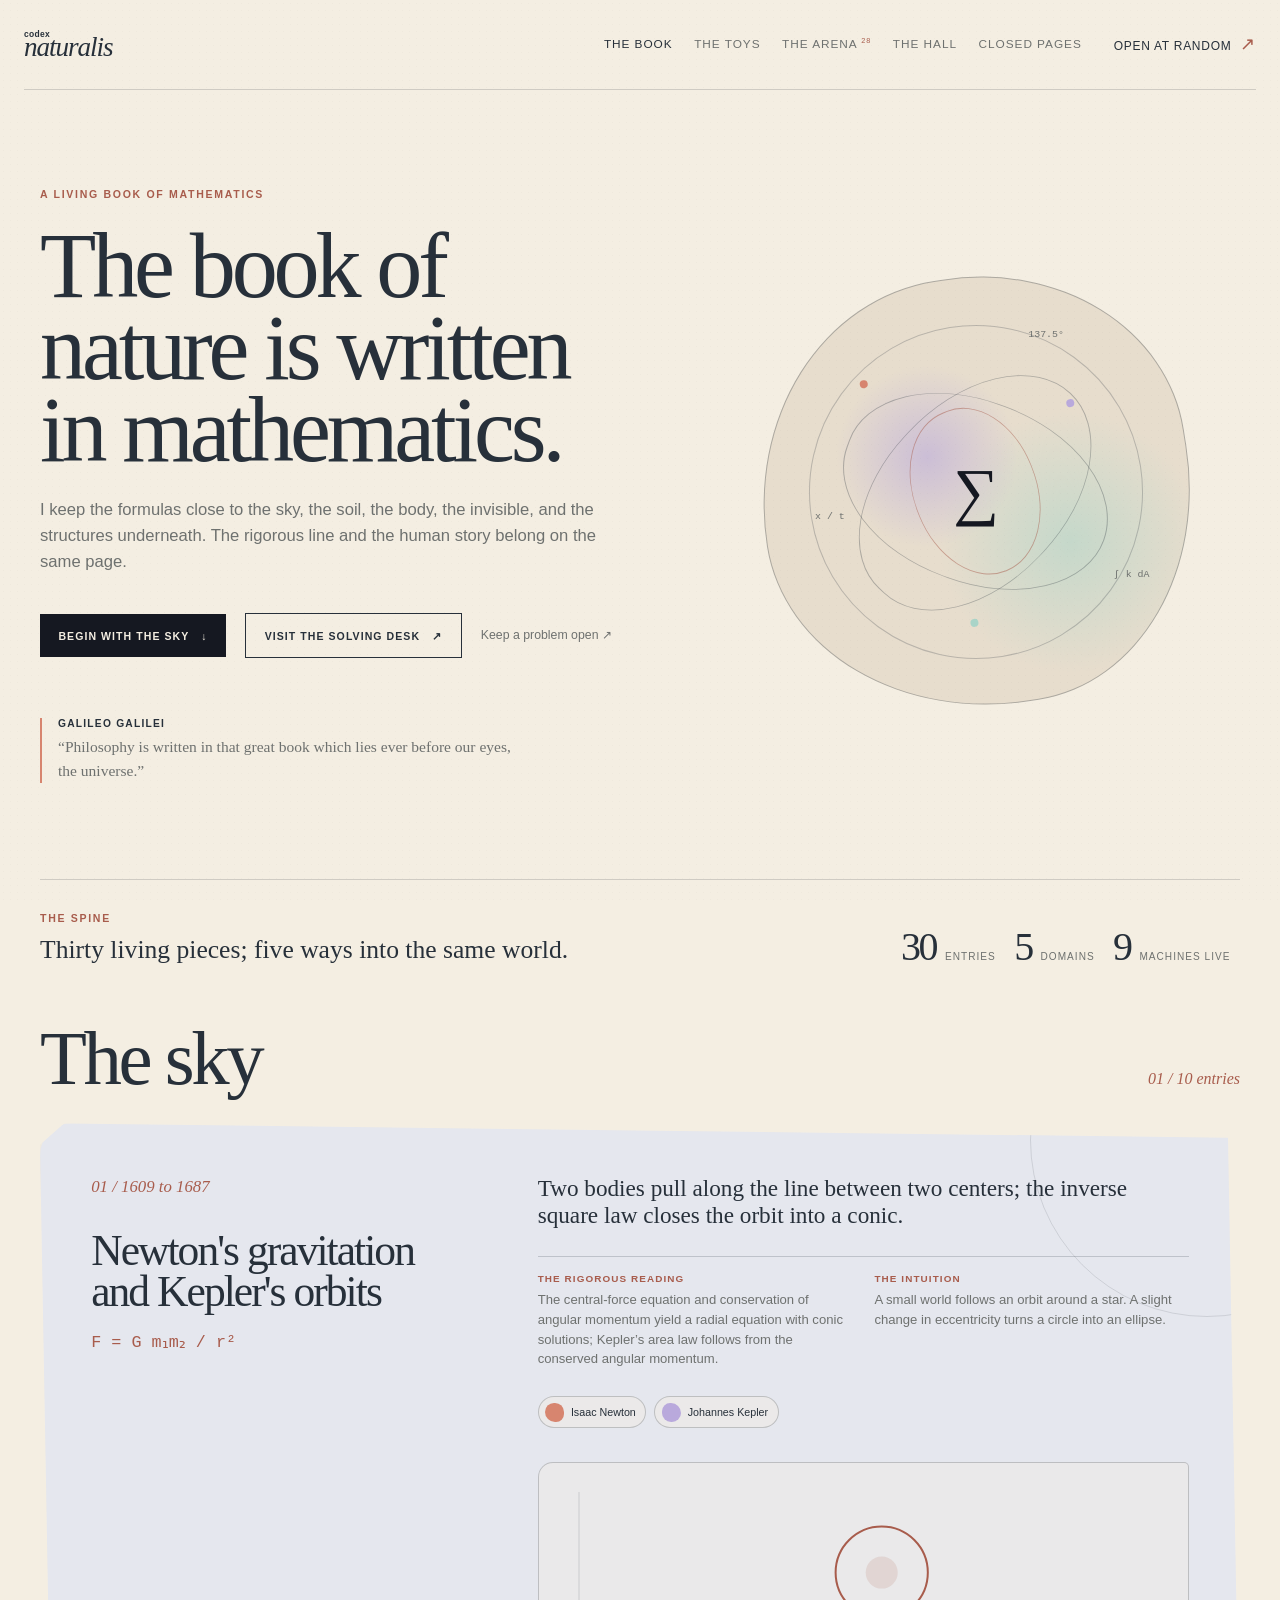
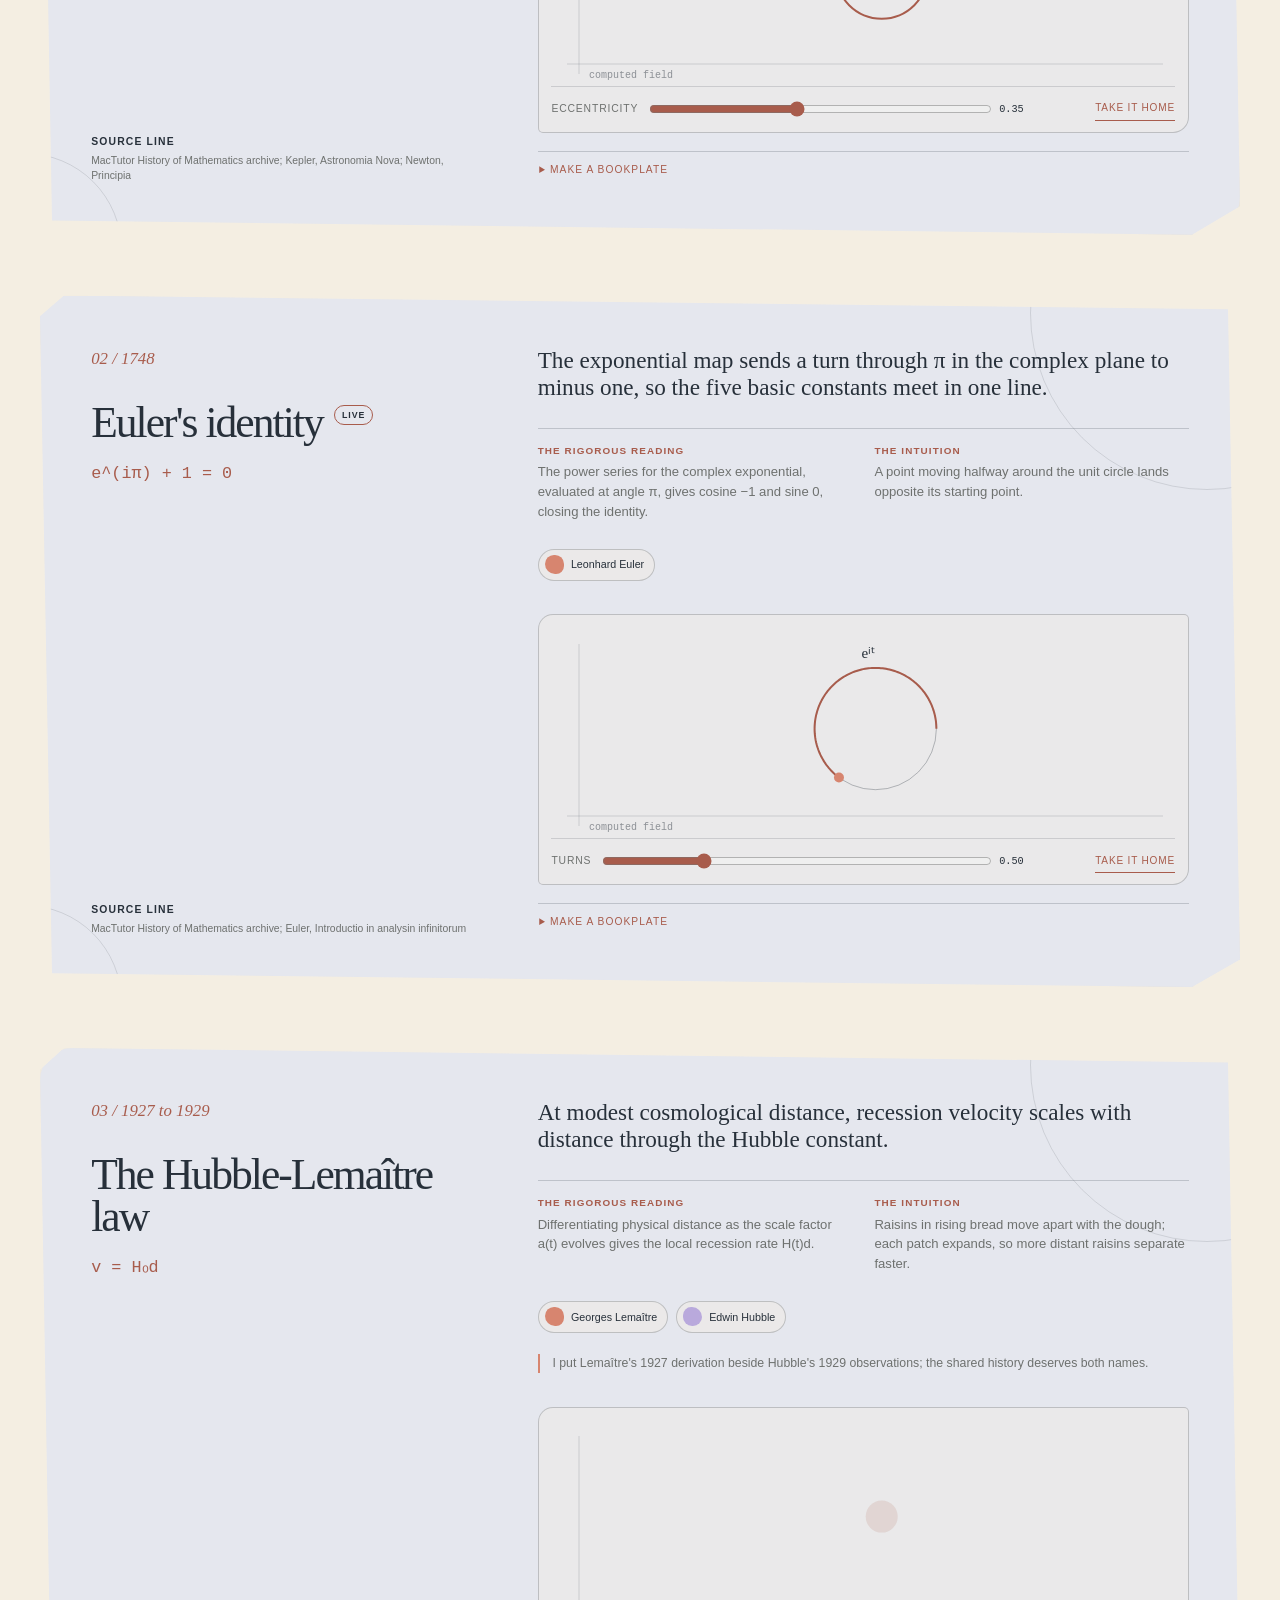
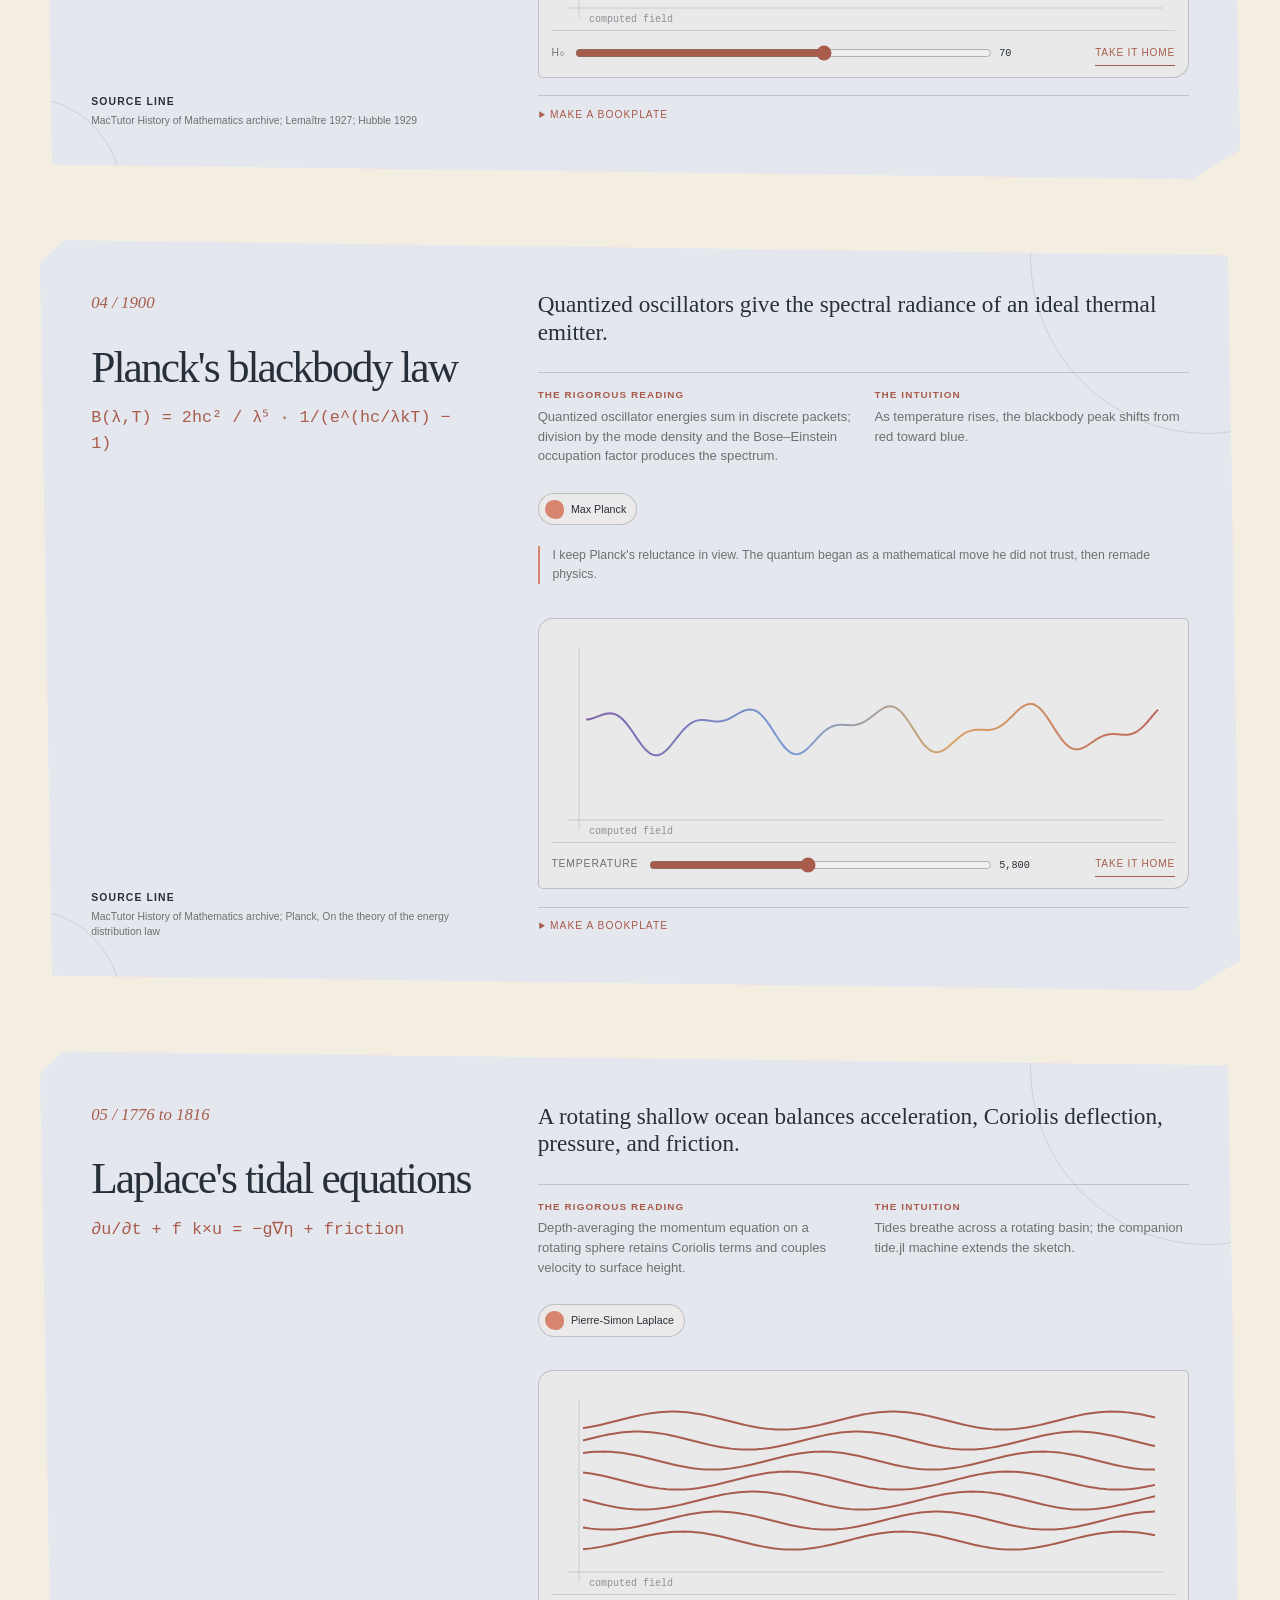
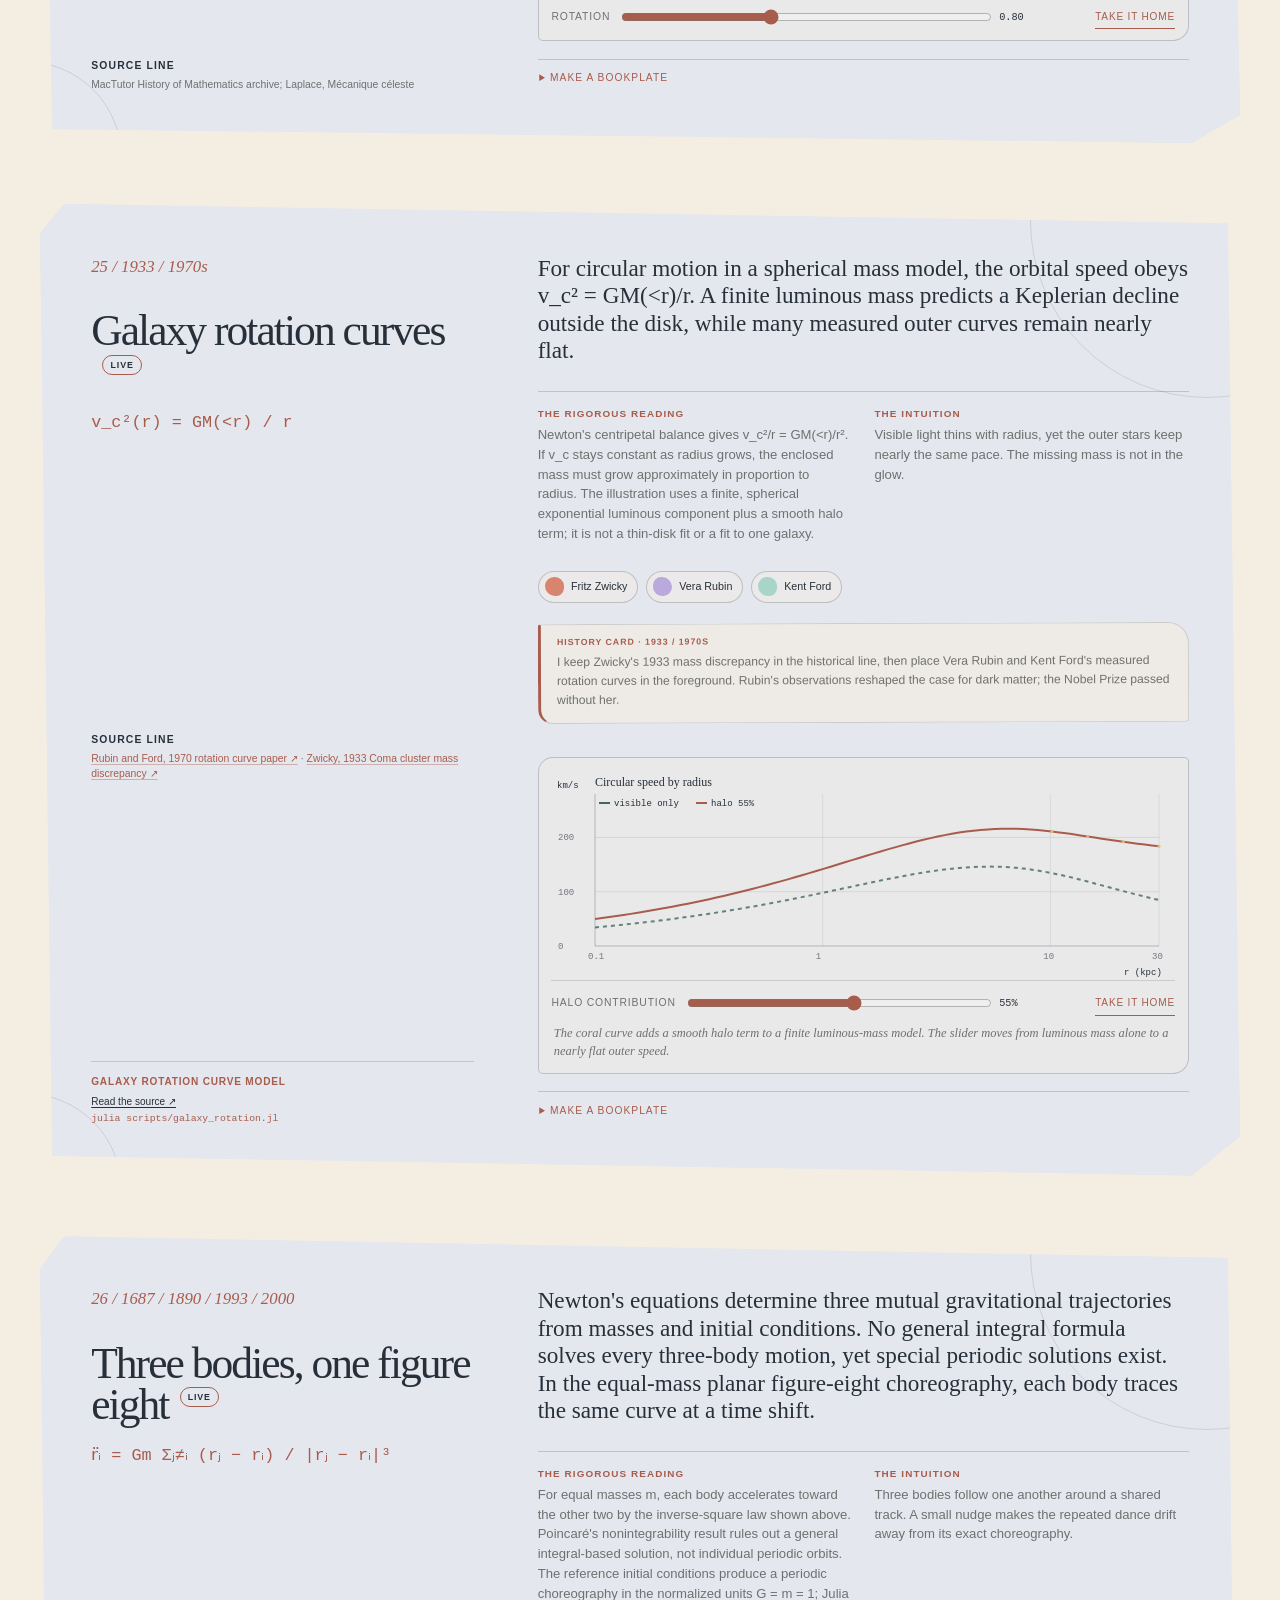
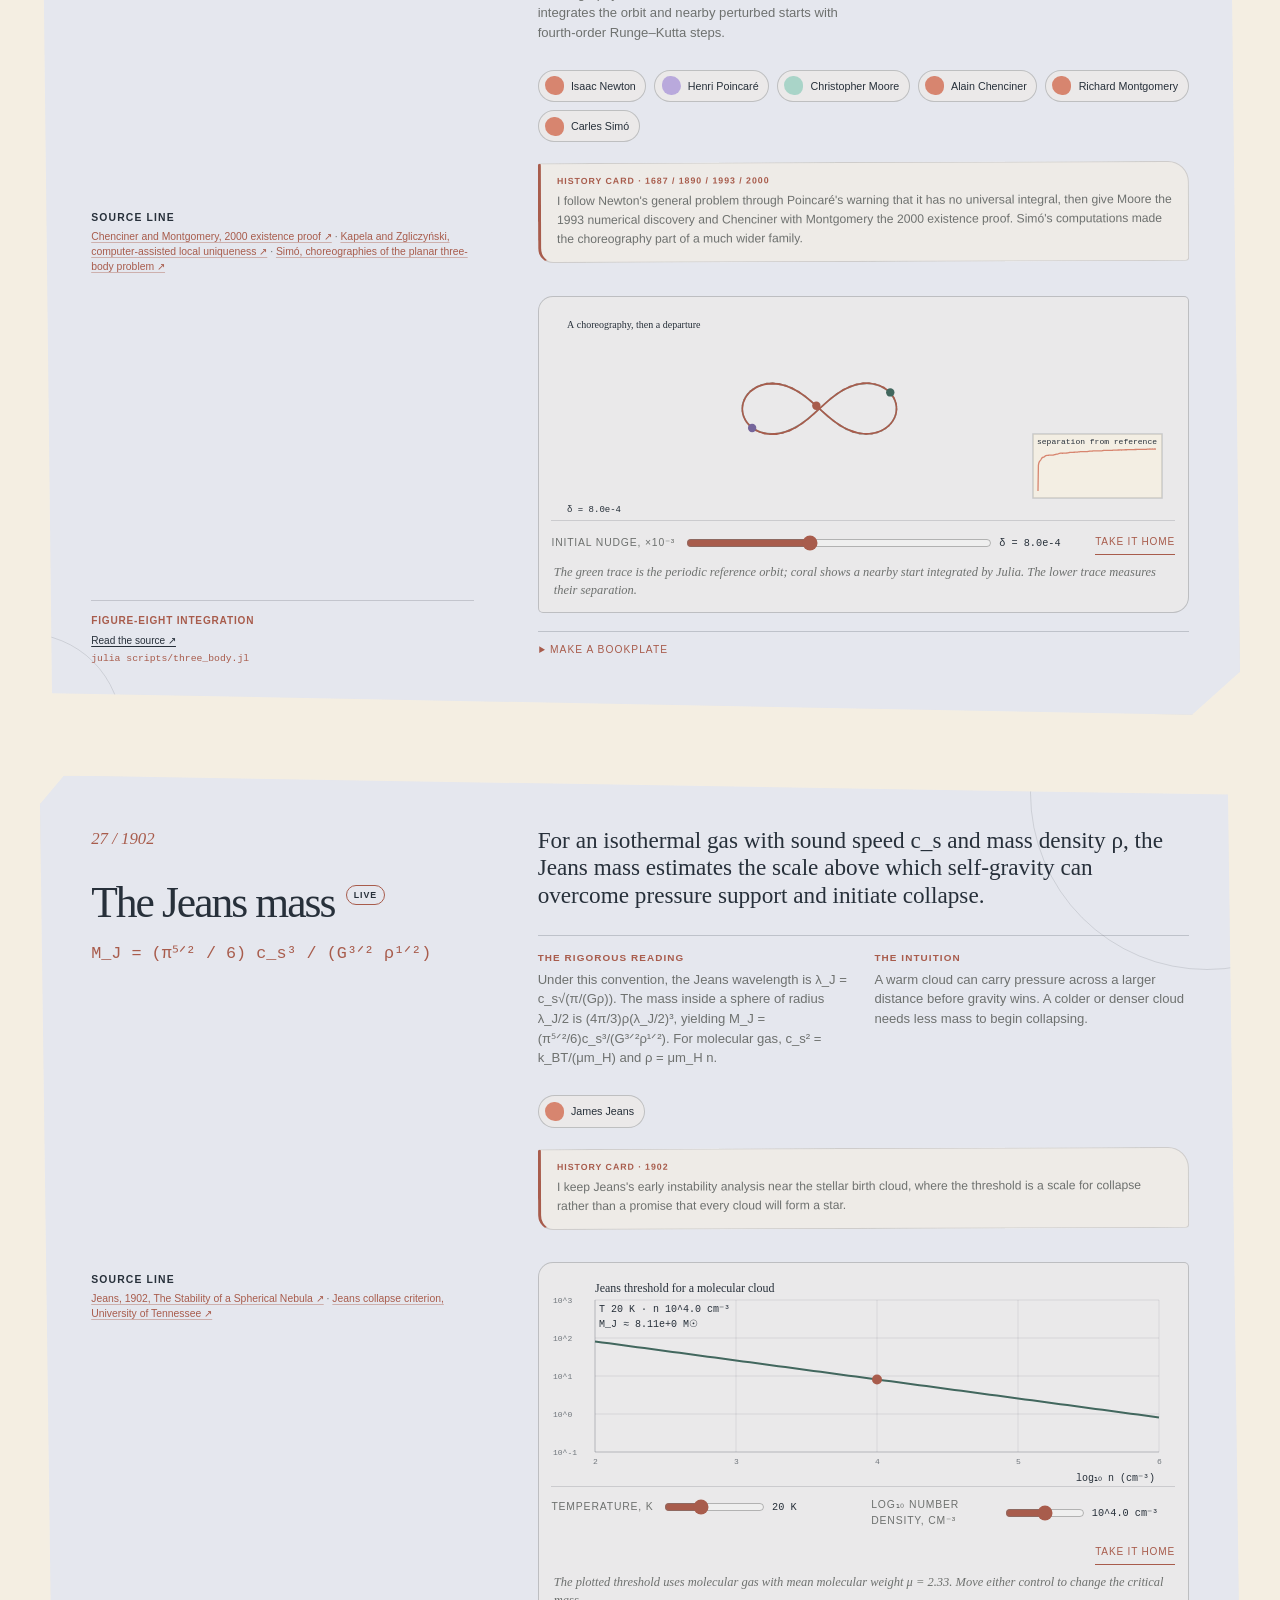
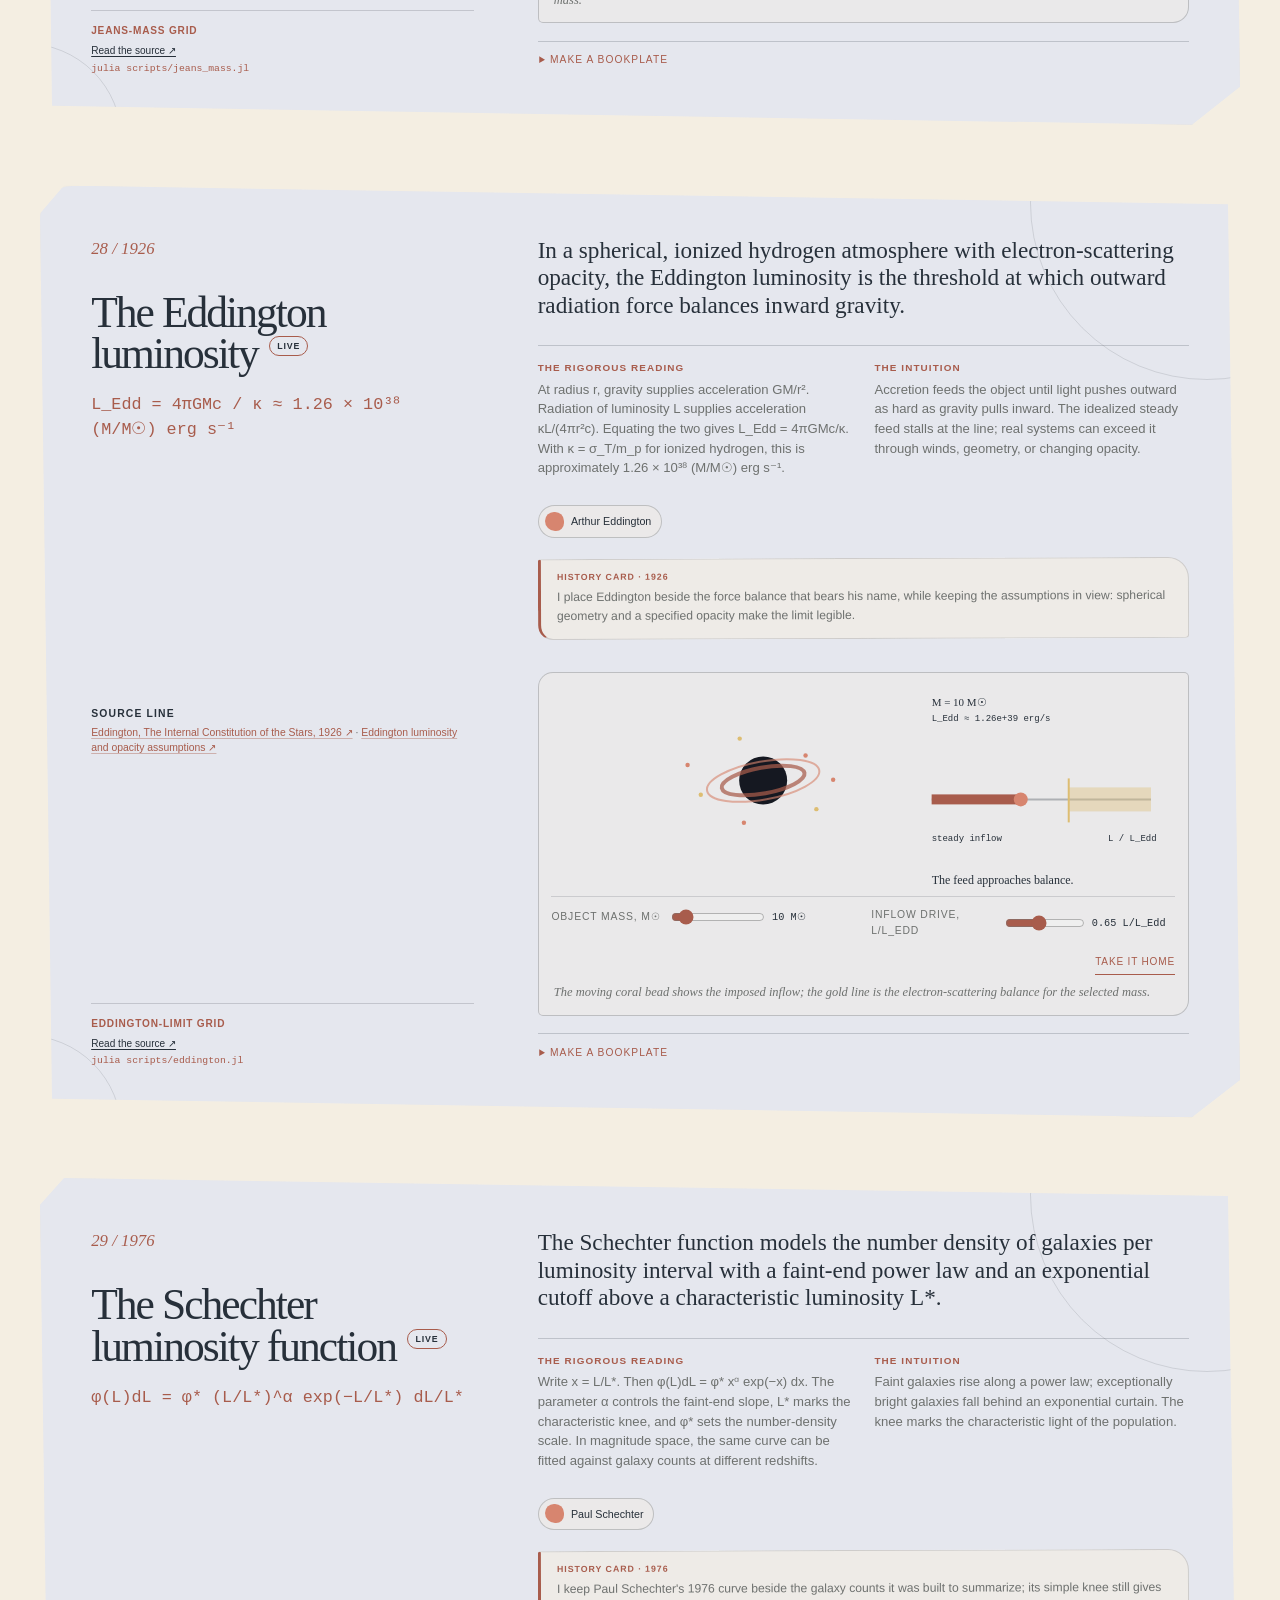
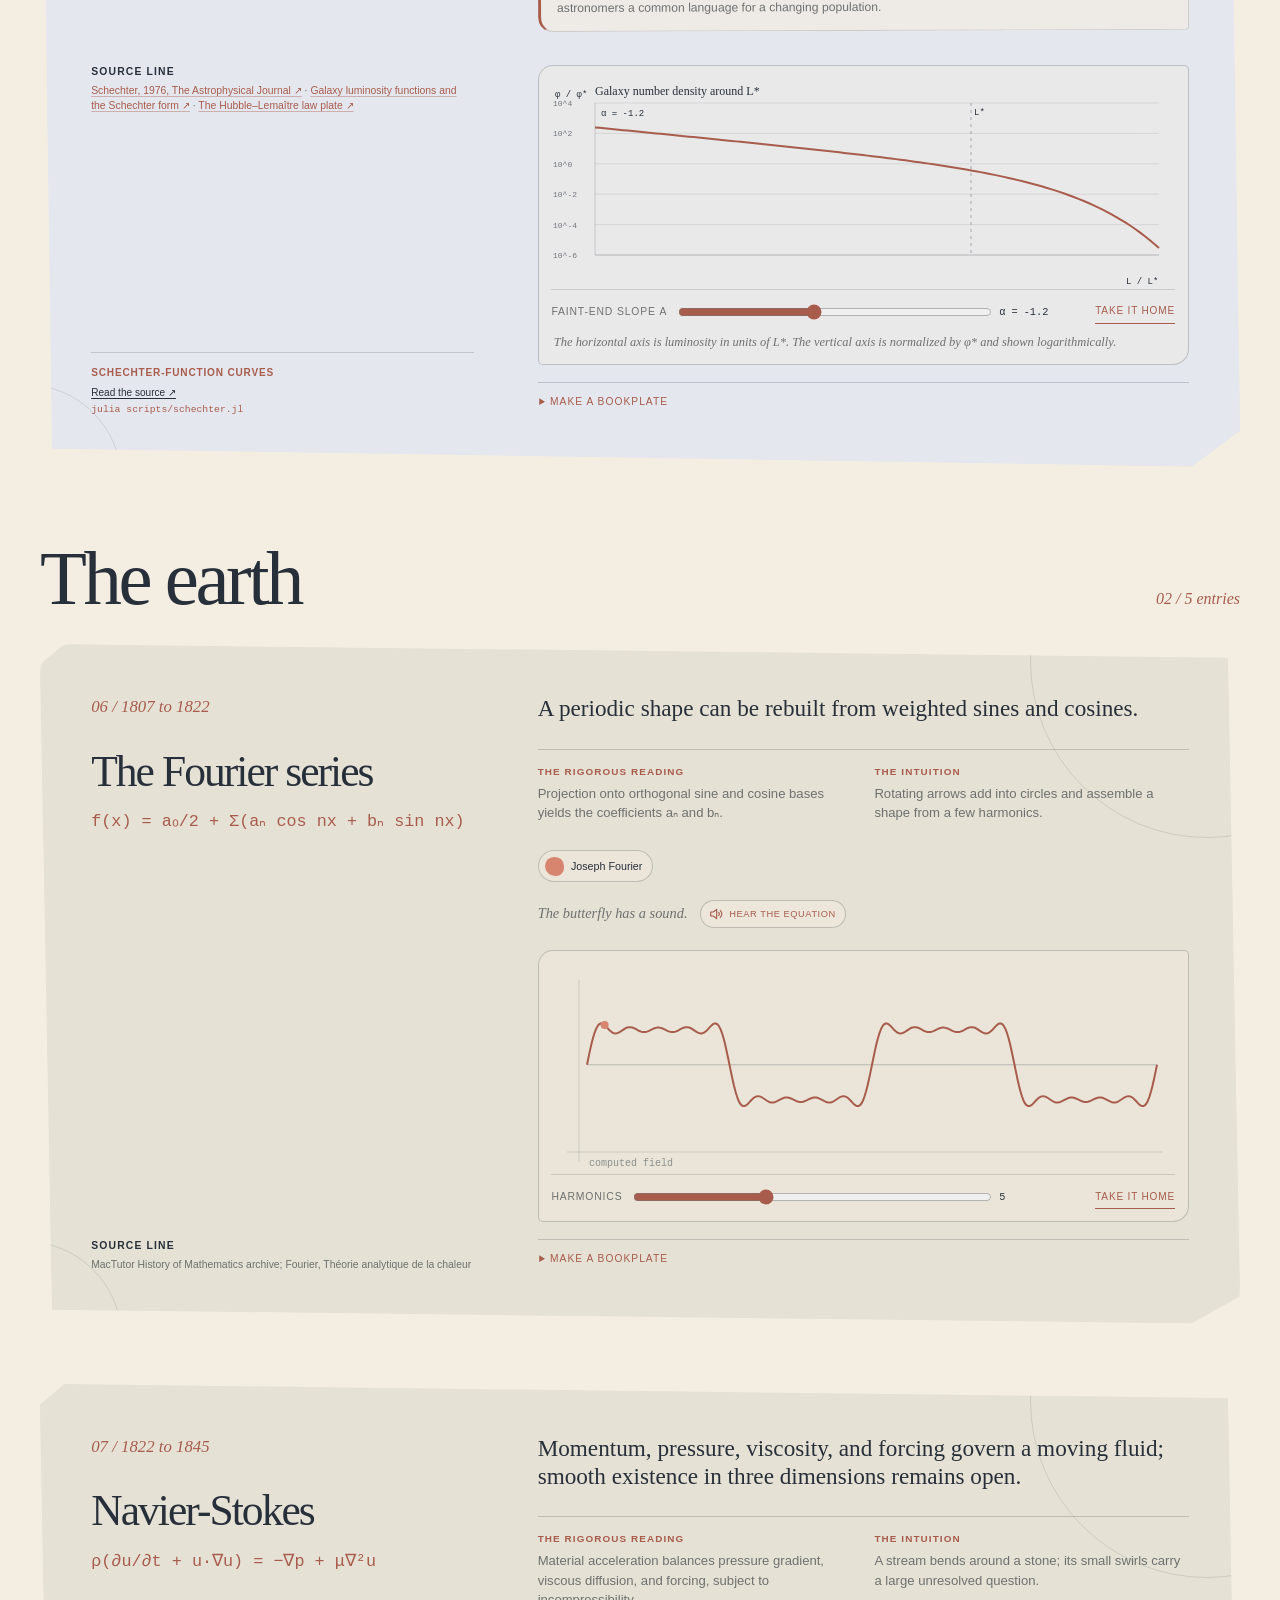
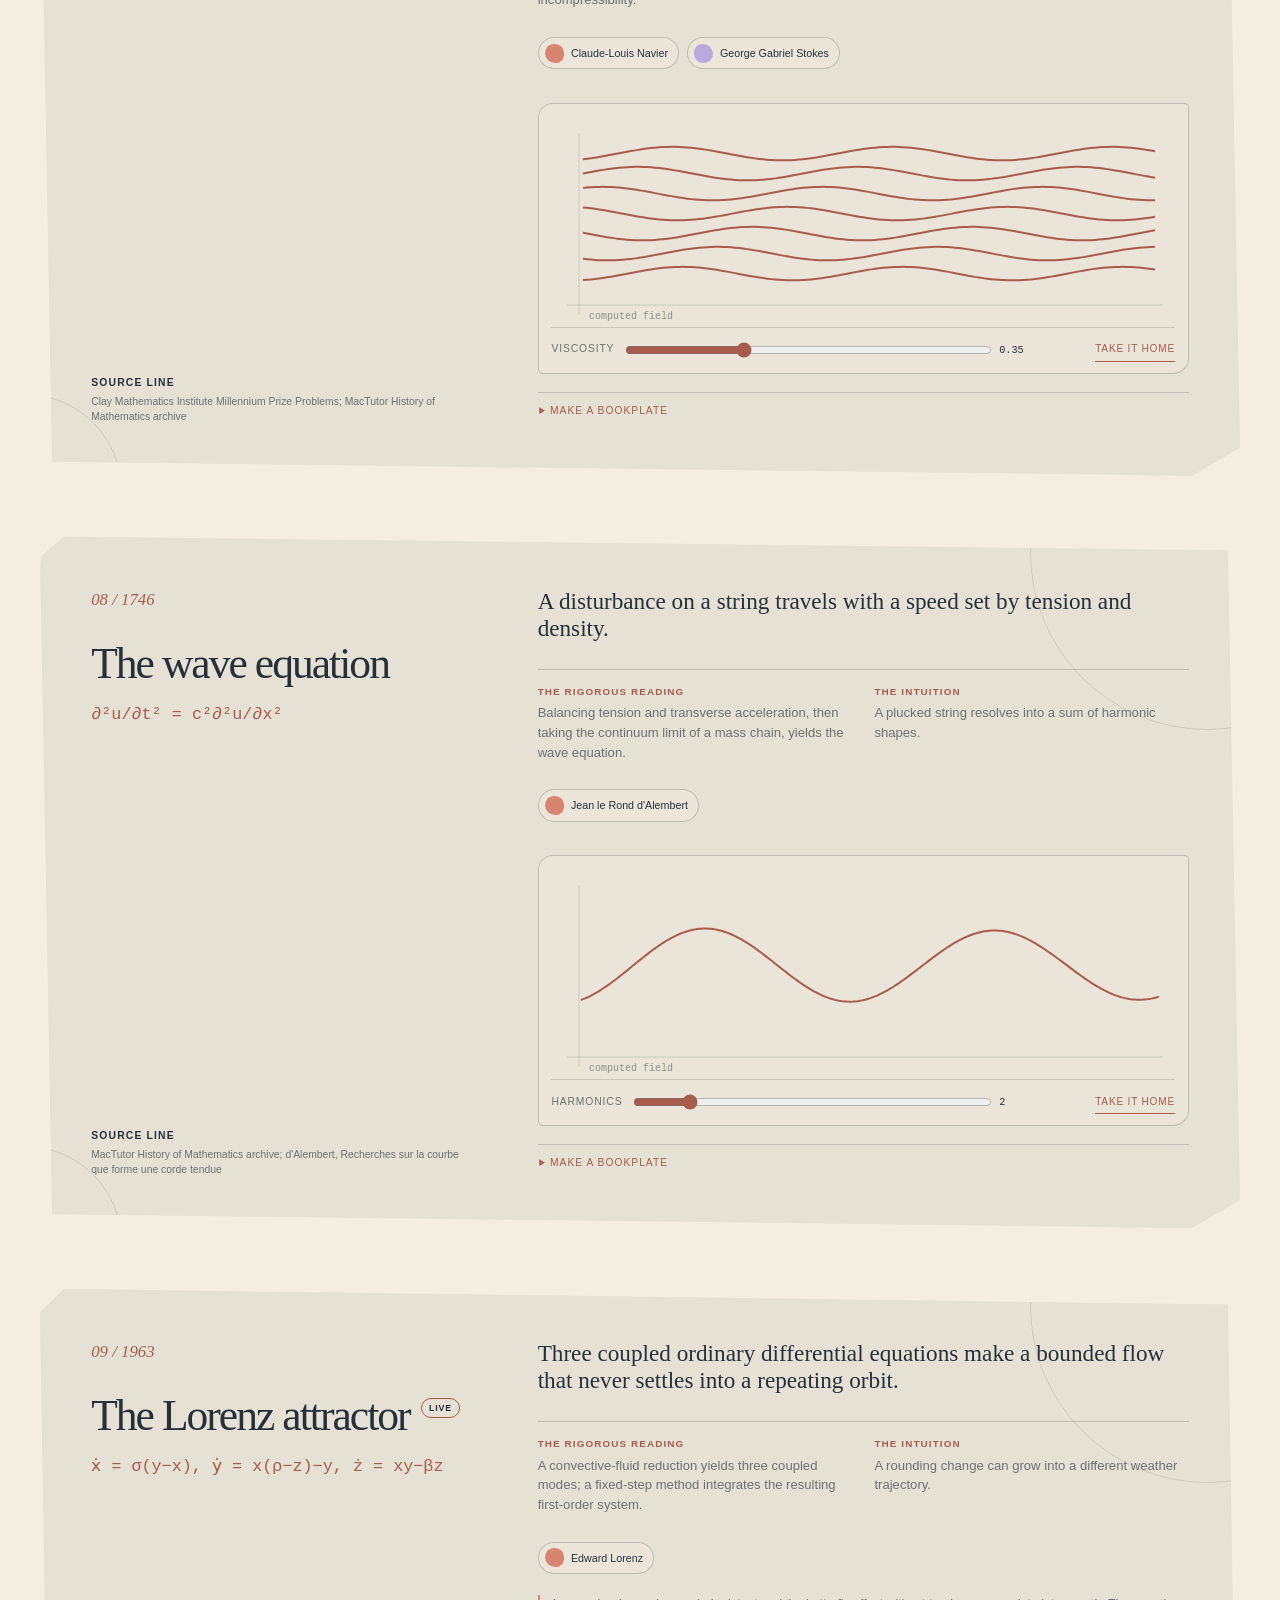
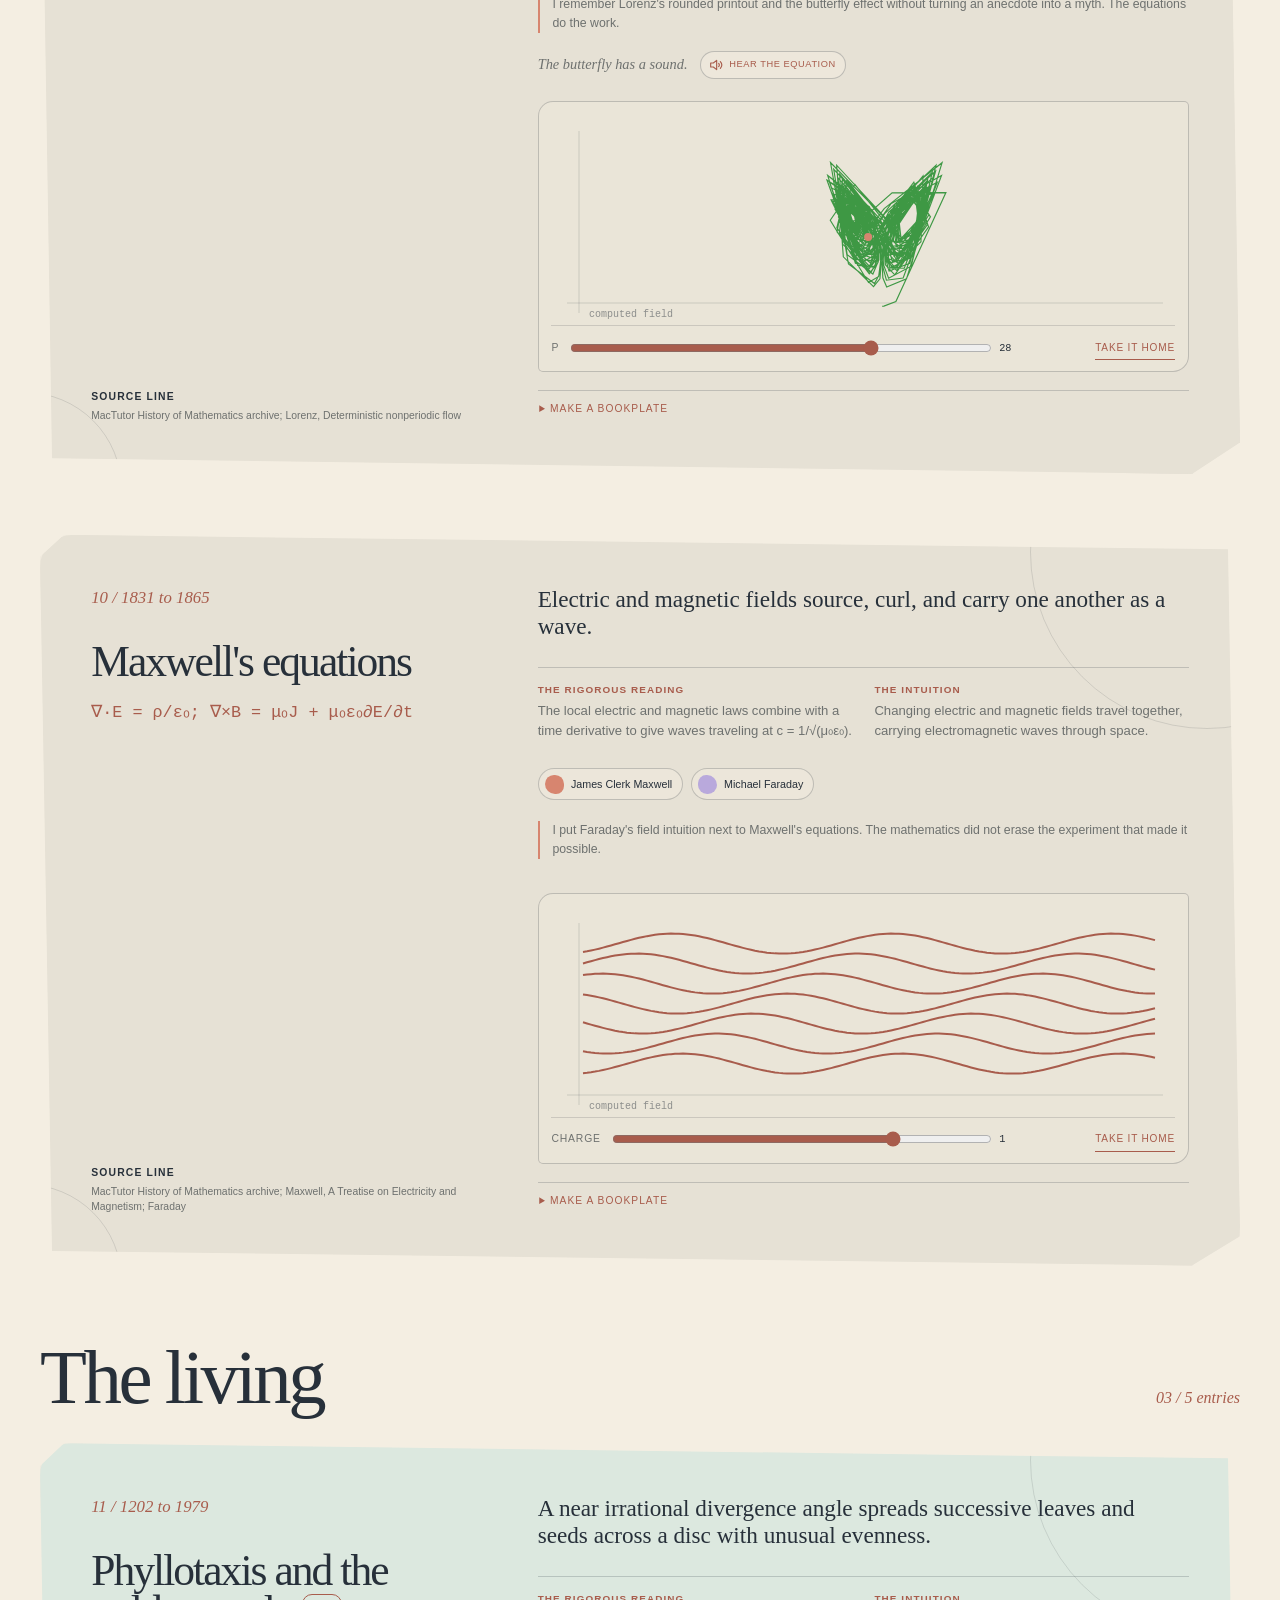
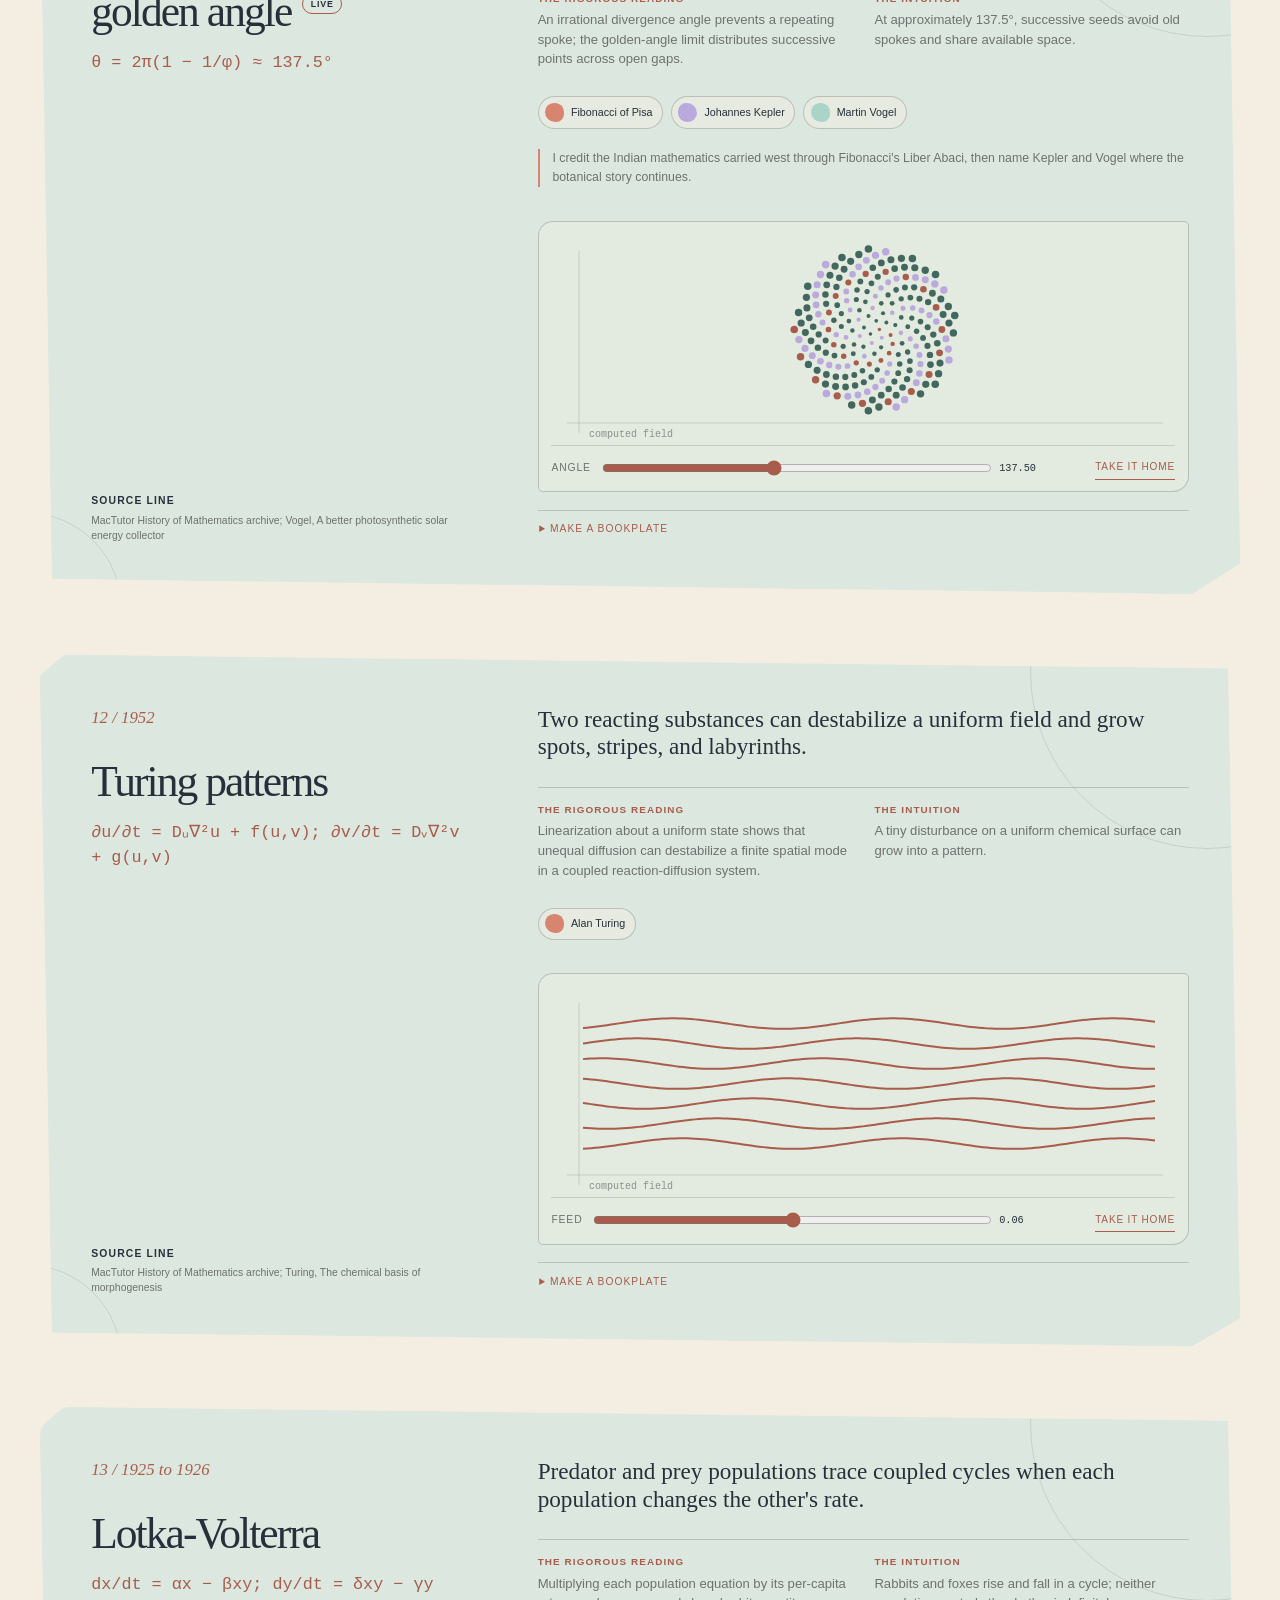
==== commit 8ec10afc: "Build Codex Naturalis third sitting" ====
--- a/site/index.html
+++ b/site/index.html
@@ -21,7 +21,7 @@
     <nav class="site-nav" aria-label="Main navigation">
       <a class="active" href="index.html">The book</a>
       <a href="toys.html">The toys</a>
-      <a href="problems.html">The arena <sup>200</sup></a>
+      <a href="problems.html">The arena <sup>28</sup></a>
       <a href="humans.html">The hall</a>
       <a href="solved.html">Closed pages</a>
     </nav>
@@ -36,6 +36,7 @@
         <p class="hero-intro">I keep the formulas close to the sky, the soil, the body, the invisible, and the structures underneath. The rigorous line and the human story belong on the same page.</p>
         <div class="hero-actions">
           <a class="button button-fill" href="#sky">Begin with the sky <span aria-hidden="true">↓</span></a>
+          <a class="button button-line" href="solve.html">Visit the solving desk <span aria-hidden="true">↗</span></a>
           <a class="quiet-link" href="problems.html">Keep a problem open <span aria-hidden="true">↗</span></a>
         </div>
         <p class="galileo"><span>Galileo Galilei</span> <q>Philosophy is written in that great book which lies ever before our eyes, the universe.</q></p>
@@ -51,8 +52,8 @@
     </section>
 
     <section class="book-intro page-width" aria-label="Book index">
-      <div><span class="section-kicker">The spine</span><p>Twenty-four living pieces; five ways into the same world.</p></div>
-      <div class="index-stats"><strong>24</strong><span>entries</span><strong>5</strong><span>domains</span><strong>3</strong><span>machines live</span></div>
+      <div><span class="section-kicker">The spine</span><p>Thirty living pieces; five ways into the same world.</p></div>
+      <div class="index-stats"><strong>30</strong><span>entries</span><strong>5</strong><span>domains</span><strong>9</strong><span>machines live</span></div>
     </section>
 
     <div id="entries" class="entries page-width" aria-live="polite"></div>
--- a/site/assets/styles.css
+++ b/site/assets/styles.css
@@ -105,6 +105,10 @@
 .originator-chip::before { content: ""; display: block; width: 19px; height: 19px; background: var(--coral); border-radius: 50% 50% 44% 56%; }
 .originator-chip:nth-child(2)::before { background: var(--lilac); border-radius: 45% 55% 50% 50%; }.originator-chip:nth-child(3)::before { background: var(--mint); }
 .human-story { margin: 1.3rem 0 0; padding-left: .8rem; border-left: 2px solid var(--coral); color: var(--muted); font-size: .77rem; }
+.history-card { position: relative; max-width: 720px; margin: 1.25rem 0 0; padding: .78rem 1rem .85rem; border: 1px solid rgba(39,48,58,.16); border-left: 3px solid var(--coral-dark); border-radius: 3px 21px 4px 15px; background: rgba(244,238,226,.58); }
+.history-card > span { display: block; margin-bottom: .35rem; color: var(--coral-dark); font: 700 .55rem var(--body); letter-spacing: .11em; text-transform: uppercase; }
+.history-card p { margin: 0; color: var(--muted); font-size: .76rem; line-height: 1.55; }
+.entry-plate[data-domain="sky"] .history-card { transform: rotate(-.2deg); }
 .visual-shell { position: relative; margin-top: 2.1rem; padding: .8rem .8rem .7rem; border: 1px solid rgba(39,48,58,.23); background: rgba(244,238,226,.3); border-radius: 15px 5px 16px 5px; }
 .entry-canvas { display: block; width: 100%; height: 210px; }
 .visual-tools { display: flex; align-items: center; flex-wrap: wrap; gap: .8rem; border-top: 1px solid rgba(39,48,58,.16); padding-top: .6rem; }
@@ -397,3 +401,158 @@
   .solution-attachment[data-solution-type="julia"], .solution-attachment[data-solution-type="rust"] { grid-template-columns: 1fr; }
   .solution-attachment[data-solution-type="julia"] .solution-file-content, .solution-attachment[data-solution-type="rust"] .solution-file-content, .solution-attachment[data-solution-type="julia"] .rerun-command, .solution-attachment[data-solution-type="rust"] .rerun-command, .solution-attachment[data-solution-type="julia"] .witness-output, .solution-attachment[data-solution-type="rust"] .witness-output { grid-column: 1; grid-row: auto; }
 }
+
+/* The solving desk; a quiet choosing ritual and five uneven reading surfaces. */
+.arena-desk-link { margin-top: 1rem; }
+.problem-title .problem-details-link { display: inline-block; margin-top: .3rem; color: var(--coral-dark); font: .55rem var(--body); letter-spacing: .07em; text-transform: uppercase; text-decoration: none; }
+.problem-source-links { max-width: 210px; font-size: .65rem; line-height: 1.5; }
+.problem-source-links a { color: var(--muted); text-decoration-color: var(--coral-dark); text-underline-offset: 2px; }
+.problem-source-links a:hover { color: var(--coral-dark); }
+.entry-source a { color: var(--coral-dark); text-decoration-color: rgba(168,92,76,.4); text-underline-offset: 2px; }
+.entry-source a:hover { color: var(--ink); }
+.entry-machine { display: grid; gap: .25rem; margin: 1rem 0 0; padding-top: .75rem; border-top: 1px solid rgba(39,48,58,.18); color: var(--muted); font-size: .63rem; }
+.entry-machine span { color: var(--coral-dark); font-weight: 700; letter-spacing: .08em; text-transform: uppercase; }
+.entry-machine a { width: fit-content; color: var(--ink); text-underline-offset: 2px; }
+.entry-machine code { overflow-wrap: anywhere; color: var(--coral-dark); font: .61rem var(--mono); }
+.entry-control { display: grid; grid-template-columns: auto minmax(80px, 1fr) auto; gap: .55rem; align-items: center; flex: 1 1 280px; min-width: 0; }
+.visual-tools.multiple-controls { align-items: start; gap: .7rem 1rem; }
+.visual-tools.multiple-controls .entry-control { flex-basis: 44%; }
+.entry-control label { min-width: fit-content; }
+.entry-control input[type="range"] { width: 100%; min-width: 75px; }
+.entry-control .slider-value { min-width: 5.2rem; font-size: .64rem; }
+.visual-caption { margin: .6rem .15rem .1rem; color: var(--muted); font: italic .78rem/1.4 var(--display); }
+
+.solve-page { padding-bottom: 4rem; }
+.solve-hero { position: relative; padding-bottom: 3.2rem; }
+.solve-hero::after { content: ""; position: absolute; z-index: -1; width: 190px; height: 190px; right: -100px; bottom: 8px; border: 1px solid rgba(168,92,76,.35); border-radius: 47% 53% 50% 50%; transform: rotate(31deg); }
+.solve-hero h1 { max-width: 880px; }
+.desk-selector { position: relative; margin: .8rem 0 3rem; padding: 1.5rem clamp(1rem, 4vw, 3rem) 1.25rem; border-top: 1px solid var(--line); border-bottom: 1px solid var(--line); background: rgba(231,221,205,.28); border-radius: 4px 45px 8px 37px; }
+.desk-selector::after { content: ""; position: absolute; width: 5.4rem; height: 5.4rem; right: 4%; top: -2.4rem; border: 1px solid rgba(117,101,155,.45); border-radius: 50%; pointer-events: none; }
+.desk-selector-heading { display: grid; grid-template-columns: 1fr minmax(250px, .75fr); gap: 2rem; align-items: end; }
+.desk-selector-heading h2 { margin: 0; font-size: clamp(2rem, 4vw, 3.6rem); }
+.desk-selector-heading .section-kicker { margin-bottom: .65rem; }
+.desk-selector-heading > p { max-width: 520px; margin: 0 0 .2rem; color: var(--muted); font: .9rem/1.5 var(--display); }
+.desk-roll-stage { display: grid; grid-template-columns: minmax(180px, .62fr) minmax(320px, 1.38fr); gap: 1.5rem; align-items: center; min-height: 250px; margin: 1.25rem 0 .35rem; }
+.desk-die-pedestal { display: grid; justify-items: center; gap: .4rem; min-height: 215px; padding: 1rem .8rem; background: rgba(244,238,226,.62); border-radius: 50% 45% 6px 8px / 30% 36% 7px 12px; transform: rotate(-1deg); }
+.desk-die-button { display: grid; justify-items: center; gap: .45rem; border: 0; background: transparent; color: var(--ink); font: .63rem var(--body); letter-spacing: .1em; text-transform: uppercase; }
+.desk-die-button:disabled { opacity: .65; cursor: progress; }
+.desk-die { width: 105px; height: 105px; transform-origin: 50% 50%; filter: drop-shadow(0 10px 9px rgba(39,48,58,.15)); }
+.desk-die .die-pip { transition: opacity .06s linear; }
+.desk-die-pedestal p { max-width: 190px; margin: 0; color: var(--muted); font: italic .8rem var(--display); text-align: center; }
+.desk-cube-pedestal { display: grid; place-items: center; min-height: 225px; padding: .4rem 1.2rem; background: rgba(223,230,237,.62); border-radius: 43px 6px 41px 7px; transform: rotate(.45deg); }
+.desk-roll-stage.is-rolling .desk-die { animation: desk-die-roll 1.15s cubic-bezier(.2,.8,.25,1); }
+.desk-roll-stage.is-rolling .rubik-cube { animation: rubik-roll 1.15s ease-in-out; }
+.desk-roll-status { min-height: 1.4rem; margin: .8rem 0 0; color: var(--coral-dark); font: italic .94rem var(--display); text-align: center; }
+@keyframes desk-die-roll { 0% { transform: rotate(0) translateY(0) scale(1); } 25% { transform: rotate(160deg) translateY(-22px) scale(1.06); } 52% { transform: rotate(355deg) translateY(5px) scale(.95); } 76% { transform: rotate(540deg) translateY(-12px) scale(1.02); } 100% { transform: rotate(720deg) translateY(0) scale(1); } }
+@keyframes rubik-roll { 0% { transform: translateZ(0) rotateX(-25deg) rotateY(-34deg); } 32% { transform: translateZ(12px) rotateX(155deg) rotateY(105deg); } 66% { transform: translateZ(-3px) rotateX(270deg) rotateY(300deg); } 100% { transform: translateZ(0) rotateX(335deg) rotateY(326deg); } }
+.desk-result { animation: desk-arrive .45s ease-out both; }
+@keyframes desk-arrive { from { opacity: .2; translate: 0 12px; } to { opacity: 1; translate: 0 0; } }
+.desk-result-label { display: flex; align-items: center; gap: .8rem; margin: 0 0 1.2rem; color: var(--coral-dark); font: italic 1.15rem var(--display); }
+.desk-result-label::before { content: ""; width: 42px; border-top: 1px solid var(--coral-dark); }
+.desk-blocks { display: grid; grid-template-columns: minmax(0, 1fr) minmax(0, 1fr); gap: 1.25rem; align-items: start; }
+.desk-block { position: relative; overflow: hidden; padding: clamp(1.2rem, 2.6vw, 2rem); box-shadow: var(--shadow); }
+.desk-block:nth-child(even) { transform: translateY(.7rem); }
+.desk-problem-block { grid-column: 1 / -1; background: var(--paper-deep); border-radius: 5px 44px 6px 33px; }
+.desk-problem-block::after { content: "?"; position: absolute; right: 5%; top: -2.3rem; color: rgba(168,92,76,.11); font: 13rem/.9 var(--display); pointer-events: none; }
+.desk-definitions-block { background: #dce8df; border-radius: 38px 7px 31px 7px; }
+.desk-plates-block { background: #e3deea; border-radius: 7px 39px 8px 36px; }
+.desk-machines-block { grid-column: 1 / -1; background: #e5e7ee; border-radius: 7px 36px 7px 39px; }
+.desk-attempts-block { grid-column: 1 / -1; background: #eadfd4; border-radius: 36px 7px 41px 6px; }
+.desk-block-top { position: relative; z-index: 1; display: flex; justify-content: space-between; align-items: center; gap: .75rem; margin-bottom: .8rem; }
+.desk-block-number, .desk-problem-kind { color: var(--coral-dark); font: .57rem var(--mono); letter-spacing: .1em; text-transform: uppercase; }
+.desk-problem-kind { padding: .25rem .55rem; border: 1px solid rgba(168,92,76,.45); border-radius: 99px; }
+.desk-block h2 { position: relative; z-index: 1; margin: 0 0 1rem; font-size: clamp(1.8rem, 3.2vw, 3rem); }
+.desk-problem-meta { position: relative; z-index: 1; display: flex; flex-wrap: wrap; gap: .55rem 1.4rem; margin: -.25rem 0 1.2rem; }
+.desk-problem-meta span { display: grid; gap: .15rem; color: var(--ink); font: .72rem var(--mono); }
+.desk-problem-meta strong { color: var(--coral-dark); font: 700 .53rem var(--body); letter-spacing: .1em; text-transform: uppercase; }
+.desk-open-status { width: fit-content; padding: .12rem .42rem; border-radius: 99px; background: #f0d7ce; color: var(--coral-dark); font: 700 .58rem var(--body); letter-spacing: .08em; text-transform: uppercase; }
+.desk-problem-statement { position: relative; z-index: 1; max-width: 900px; margin: 0 0 1rem; font: 1.1rem/1.48 var(--display); }
+.desk-source-row { position: relative; z-index: 1; display: flex; flex-wrap: wrap; gap: .35rem .8rem; align-items: baseline; color: var(--muted); font-size: .65rem; }
+.desk-source-row > span { color: var(--coral-dark); font: 700 .54rem var(--body); letter-spacing: .1em; text-transform: uppercase; }
+.desk-source-row a { text-underline-offset: 2px; }
+.desk-arena-link { position: relative; z-index: 1; display: inline-block; margin-top: .9rem; color: var(--coral-dark); font-size: .63rem; letter-spacing: .07em; text-decoration: none; text-transform: uppercase; }
+.desk-definition { padding: .7rem 0; border-top: 1px solid rgba(39,48,58,.18); }
+.desk-definition:first-of-type { margin-top: .2rem; }
+.desk-definition h3 { margin: 0 0 .35rem; font-size: 1.35rem; }
+.desk-definition p { margin: 0 0 .45rem; color: var(--muted); font-size: .75rem; }
+.desk-definition a { color: var(--coral-dark); font-size: .63rem; line-height: 1.5; text-decoration-color: rgba(168,92,76,.4); text-underline-offset: 2px; }
+.desk-related-plate { display: grid; gap: .45rem; margin-top: .7rem; padding: .95rem 1rem; background: rgba(244,238,226,.57); border-radius: 23px 4px 18px 4px; text-decoration: none; }
+.desk-related-plate:nth-of-type(2n) { margin-left: 1.2rem; border-radius: 4px 22px 4px 18px; }
+.desk-related-number { color: var(--coral-dark); font: .53rem var(--mono); letter-spacing: .09em; text-transform: uppercase; }
+.desk-related-plate strong { font: 1.3rem var(--display); }
+.desk-related-plate code { overflow-wrap: anywhere; color: var(--muted); font: .62rem var(--mono); }
+.desk-related-plate > span:last-child { color: var(--coral-dark); font: .55rem var(--body); letter-spacing: .08em; text-transform: uppercase; }
+.desk-machine { display: grid; grid-template-columns: minmax(0, 1fr) minmax(200px, .8fr); gap: 1rem 2rem; align-items: center; padding: .9rem 0; border-top: 1px solid rgba(39,48,58,.2); }
+.desk-machine-title { color: var(--ink); font: 1.2rem var(--display); }
+.desk-machine p { margin: .25rem 0; color: var(--muted); font-size: .72rem; }
+.desk-machine a { color: var(--coral-dark); font-size: .59rem; text-decoration-color: rgba(168,92,76,.45); text-underline-offset: 2px; }
+.desk-command-label { display: block; margin-bottom: .3rem; color: var(--coral-dark); font: 700 .52rem var(--body); letter-spacing: .09em; text-transform: uppercase; }
+.desk-command { display: block; padding: .55rem .7rem; background: rgba(21,24,33,.07); border-radius: 12px 3px 11px 3px; color: var(--ink); font: .68rem var(--mono); overflow-wrap: anywhere; }
+.desk-empty { margin: .2rem 0 0; color: var(--muted); font: italic .92rem var(--display); }
+.desk-attempt-status-line { color: var(--muted); font: .67rem var(--mono); }
+.desk-submission { margin: 4.4rem 0 2rem; padding: clamp(1.4rem, 4vw, 3rem); background: #dce8df; border-top: 1px solid rgba(66,103,94,.35); border-radius: 6px 43px 7px 35px; }
+.desk-submission-heading { display: flex; justify-content: space-between; align-items: end; gap: 2rem; }
+.desk-submission-heading .eyebrow { margin-bottom: .55rem; }
+.desk-submission-heading h2 { margin: 0; font-size: clamp(2.2rem, 4vw, 4rem); }
+.desk-ledger-mark { color: var(--coral-dark); font: italic 1.4rem var(--display); white-space: nowrap; }
+.desk-submission-intro { max-width: 680px; margin: 1rem 0 1.4rem; color: var(--muted); font: .97rem/1.5 var(--display); }
+.desk-attempt-form { display: grid; grid-template-columns: 170px minmax(0, 1fr); gap: .45rem 1rem; align-items: center; max-width: 840px; }
+.desk-attempt-form label { color: var(--coral-dark); font: 700 .57rem var(--body); letter-spacing: .09em; text-transform: uppercase; }
+.desk-attempt-form input { min-width: 0; border: 0; border-bottom: 1px solid rgba(39,48,58,.35); border-radius: 0; padding: .65rem .4rem; background: rgba(244,238,226,.38); color: var(--ink); font: .9rem var(--display); }
+.desk-attempt-form input:focus { outline: 2px solid var(--coral); outline-offset: 2px; }
+.desk-attempt-form button { grid-column: 2; justify-self: start; margin-top: .6rem; }
+.desk-static-note { display: grid; grid-template-columns: 1.1fr .9fr; gap: 1rem 2rem; margin-top: 1.7rem; padding-top: 1rem; border-top: 1px solid rgba(39,48,58,.18); }
+.desk-static-note p { margin: 0; color: var(--muted); font-size: .7rem; line-height: 1.55; }
+.desk-static-note strong { color: var(--ink); }
+.desk-static-note span { color: var(--coral-dark); font: .65rem var(--mono); }
+
+.rubik-toy { display: flex; flex-wrap: wrap; gap: 1.1rem 1.6rem; align-items: center; margin-top: 1.3rem; padding: .85rem 1rem; background: rgba(244,238,226,.44); border: 1px solid rgba(39,48,58,.18); border-radius: 33px 5px 29px 7px; }
+.rubik-scene { position: relative; display: grid; place-items: center; width: 142px; height: 142px; perspective: 600px; flex: 0 0 142px; }
+.rubik-cube { position: relative; width: 96px; height: 96px; transform-style: preserve-3d; transform: rotateX(-25deg) rotateY(-34deg); transition: transform .25s ease; }
+.rubik-face { position: absolute; inset: 0; display: grid; grid-template-columns: repeat(3, 1fr); grid-template-rows: repeat(3, 1fr); gap: 3px; padding: 3px; border: 2px solid #151821; background: #151821; backface-visibility: visible; }
+.rubik-face-U { transform: rotateX(90deg) translateZ(48px); }
+.rubik-face-D { transform: rotateX(-90deg) translateZ(48px); }
+.rubik-face-F { transform: translateZ(48px); }
+.rubik-face-B { transform: rotateY(180deg) translateZ(48px); }
+.rubik-face-R { transform: rotateY(90deg) translateZ(48px); }
+.rubik-face-L { transform: rotateY(-90deg) translateZ(48px); }
+.rubik-sticker { display: block; min-width: 0; min-height: 0; border: 1px solid rgba(21,24,33,.52); border-radius: 2px; }
+.color-white { background: #f4eee2; }.color-yellow { background: #ddbd72; }.color-green { background: #4f8c70; }.color-blue { background: #6489b4; }.color-red { background: #bd625d; }.color-orange { background: #d89055; }
+.rubik-toy-details { display: grid; flex: 1 1 190px; gap: .32rem; min-width: 0; }
+.rubik-kicker { color: var(--coral-dark); font: 700 .52rem var(--body); letter-spacing: .1em; text-transform: uppercase; }
+.rubik-move-count { color: var(--ink); font: 1rem var(--display); }
+.rubik-sequence { max-width: 450px; margin: 0; color: var(--muted); font: .62rem/1.45 var(--mono); overflow-wrap: anywhere; }
+.rubik-actions, .rubik-turns { display: flex; flex-wrap: wrap; gap: .35rem .75rem; margin-top: .4rem; }
+.rubik-actions button, .rubik-turns button, .rubik-choose { border: 0; border-bottom: 1px solid var(--coral-dark); padding: .32rem .05rem; background: transparent; color: var(--coral-dark); font-size: .55rem; letter-spacing: .07em; text-transform: uppercase; }
+.rubik-turns button { min-width: 1.2rem; font: .75rem var(--mono); }
+.rubik-actions button:hover, .rubik-turns button:hover, .rubik-choose:hover { color: var(--ink); }
+.rubik-toy.is-scrambling .rubik-cube { animation: rubik-roll .55s ease-in-out infinite alternate; }
+@media (prefers-reduced-motion: reduce) { .desk-die, .rubik-cube, .desk-result { animation: none !important; transition: none !important; } }
+
+@media (max-width: 800px) {
+  .desk-selector-heading { grid-template-columns: 1fr; gap: .7rem; }
+  .desk-roll-stage { grid-template-columns: minmax(120px, .65fr) minmax(200px, 1.35fr); gap: .6rem; }
+  .desk-die-pedestal { min-height: 190px; padding-inline: .35rem; }
+  .desk-die { width: 82px; height: 82px; }
+  .desk-cube-pedestal { min-height: 190px; padding: .2rem; }
+  .desk-blocks { grid-template-columns: 1fr; }
+  .desk-problem-block, .desk-machines-block, .desk-attempts-block { grid-column: 1; }
+  .desk-block:nth-child(even) { transform: none; }
+  .desk-machine { grid-template-columns: 1fr; gap: .7rem; }
+  .desk-static-note { grid-template-columns: 1fr; }
+  .desk-attempt-form { grid-template-columns: 1fr; gap: .35rem; }
+  .desk-attempt-form label { margin-top: .55rem; }
+  .desk-attempt-form button { grid-column: 1; }
+  .visual-tools.multiple-controls .entry-control { flex-basis: 100%; }
+  .entry-control { grid-template-columns: 1fr minmax(70px, 1fr) auto; }
+  .entry-control label { grid-column: 1 / -1; }
+}
+@media (max-width: 520px) {
+  .desk-roll-stage { grid-template-columns: 1fr; }
+  .desk-die-pedestal { min-height: 140px; border-radius: 42px 5px 27px 5px; }
+  .desk-cube-pedestal { min-height: 185px; }
+  .desk-submission-heading { align-items: flex-start; flex-direction: column; gap: .7rem; }
+  .desk-problem-meta { display: grid; grid-template-columns: 1fr 1fr; }
+  .rubik-toy { justify-content: center; }
+  .rubik-toy-details { flex-basis: 100%; }
+}
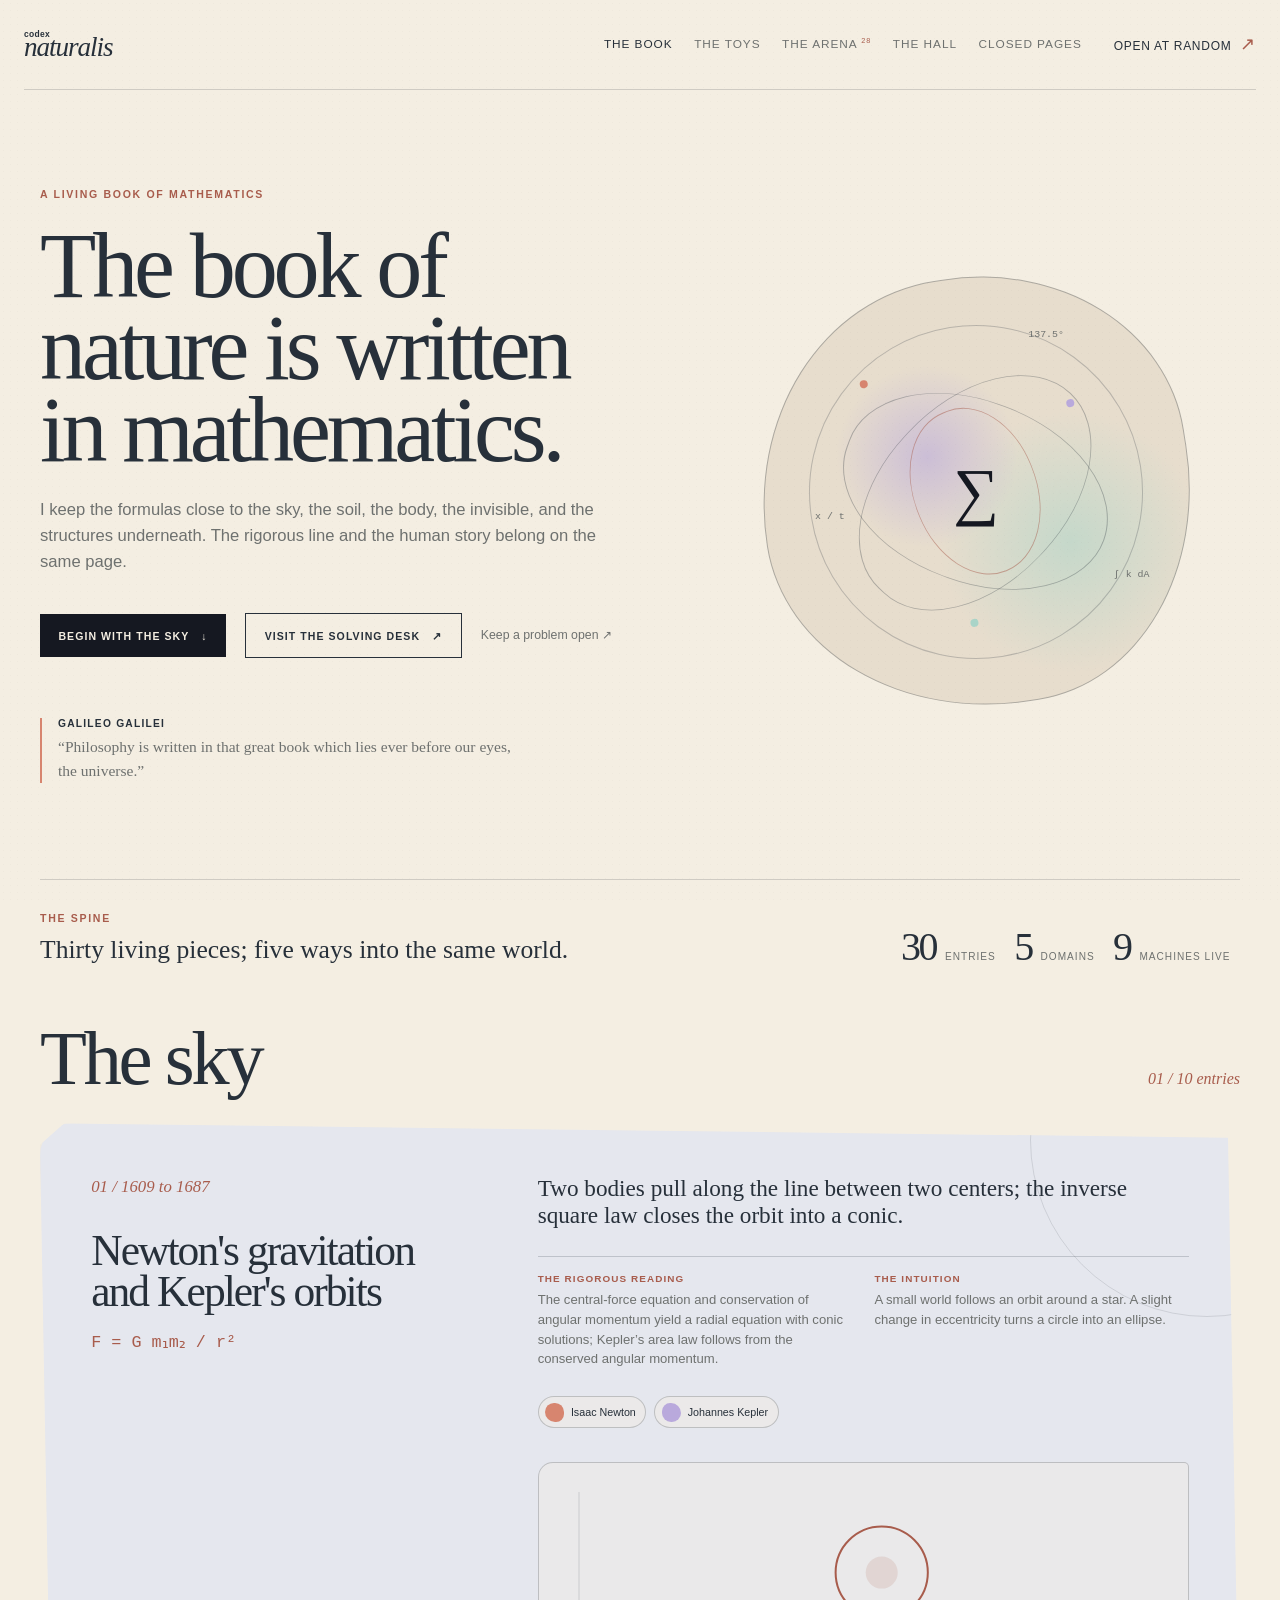
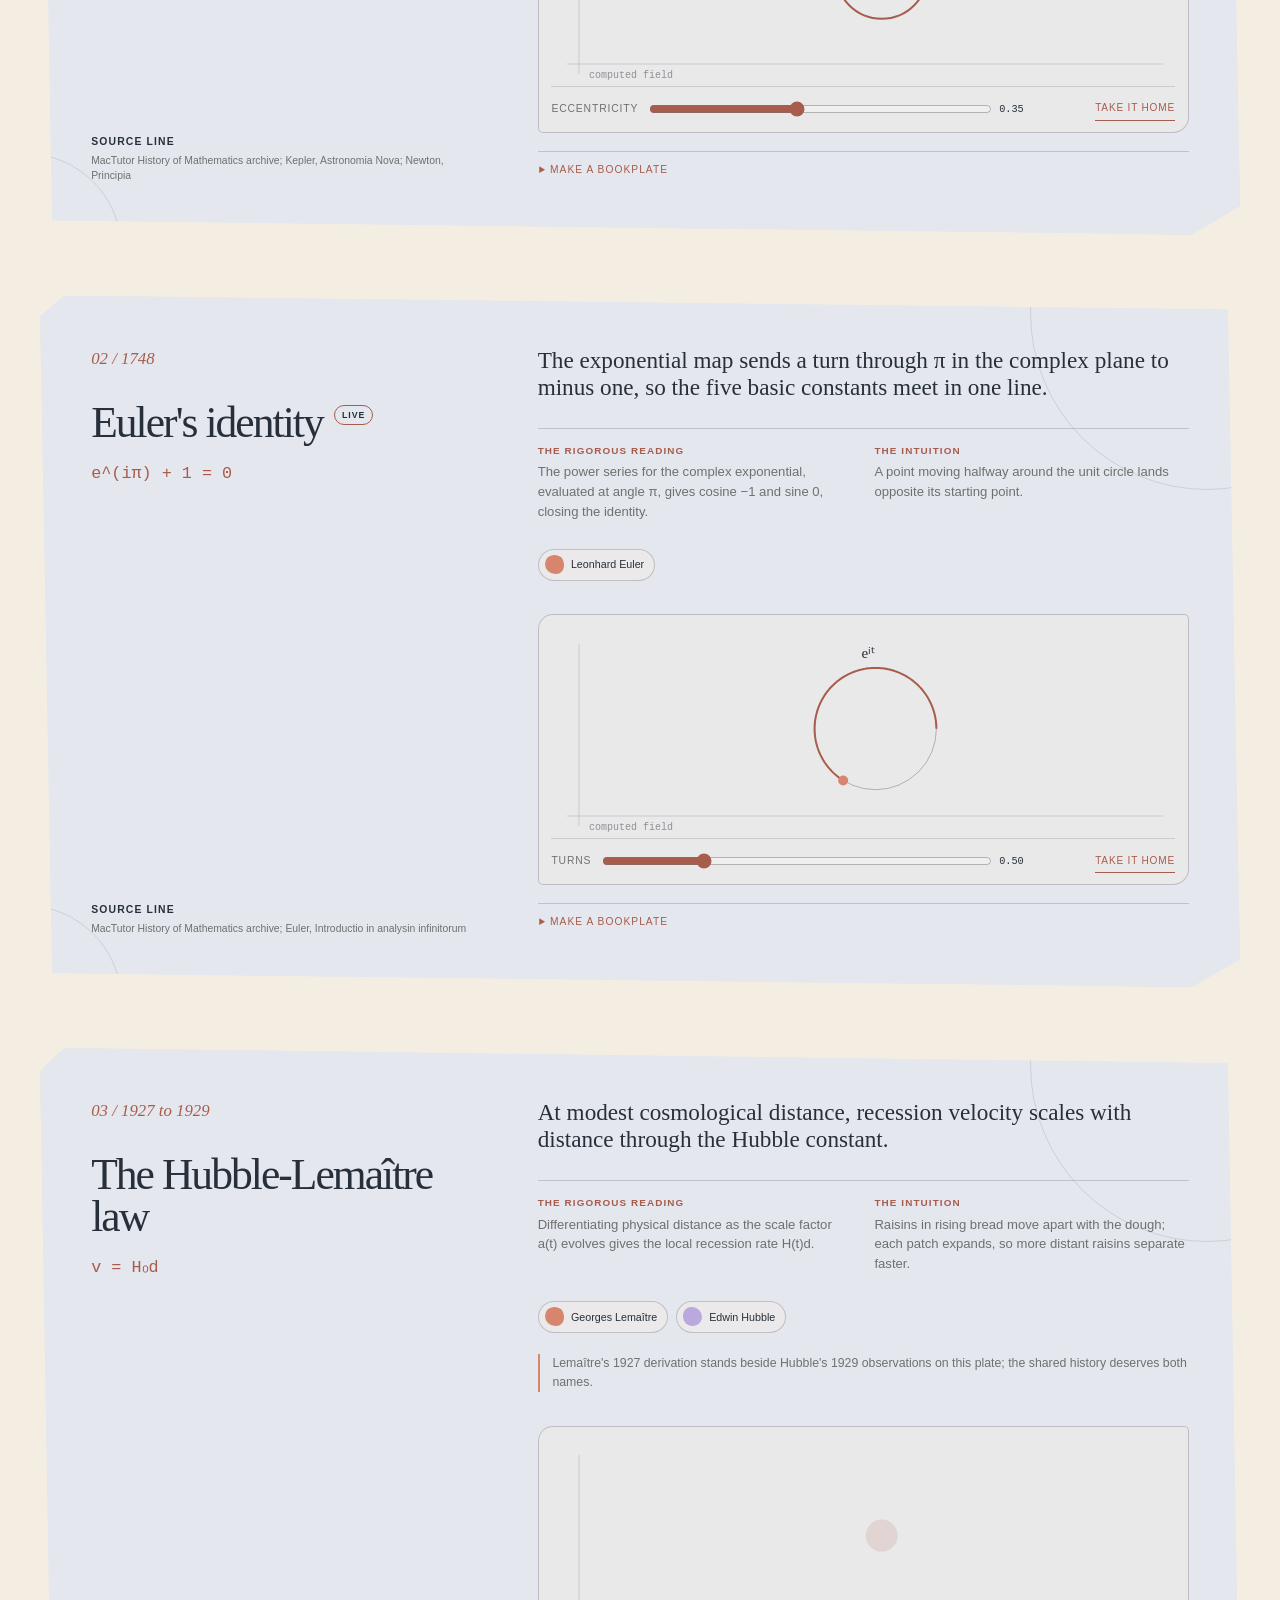
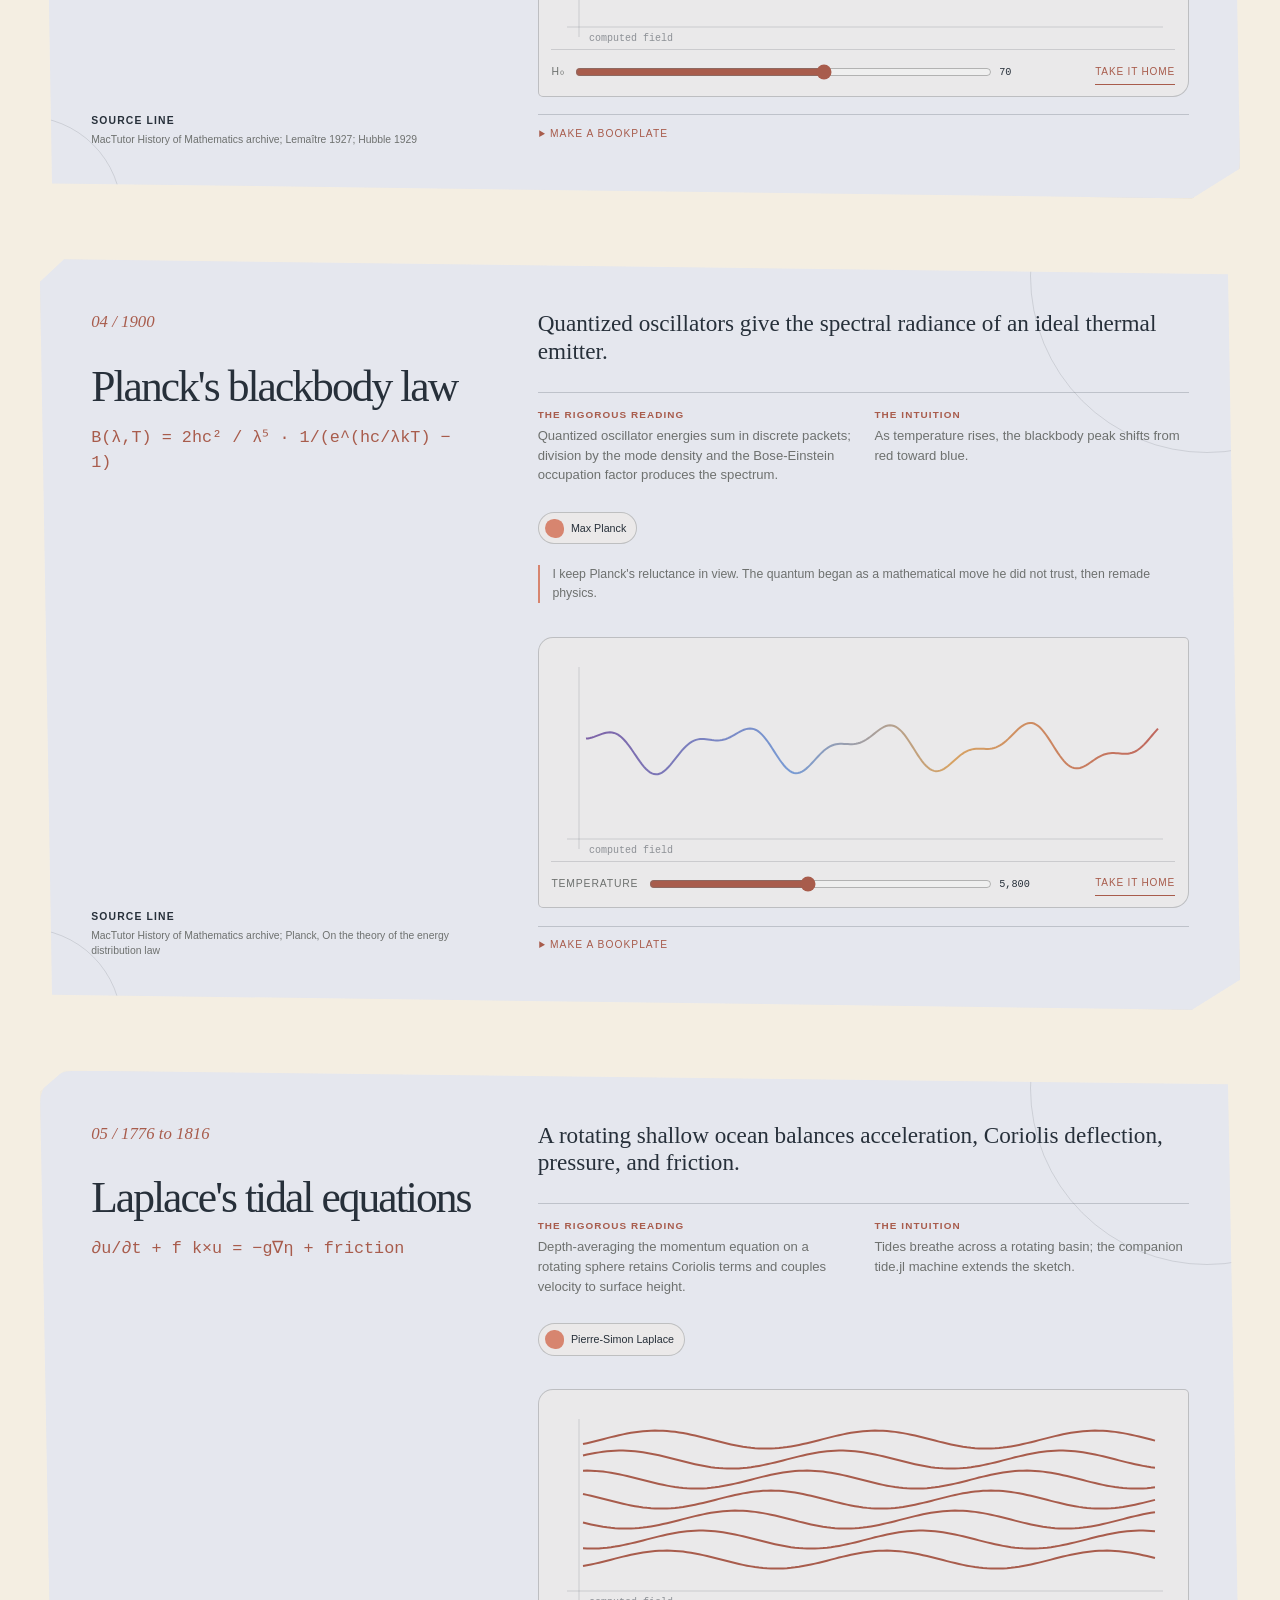
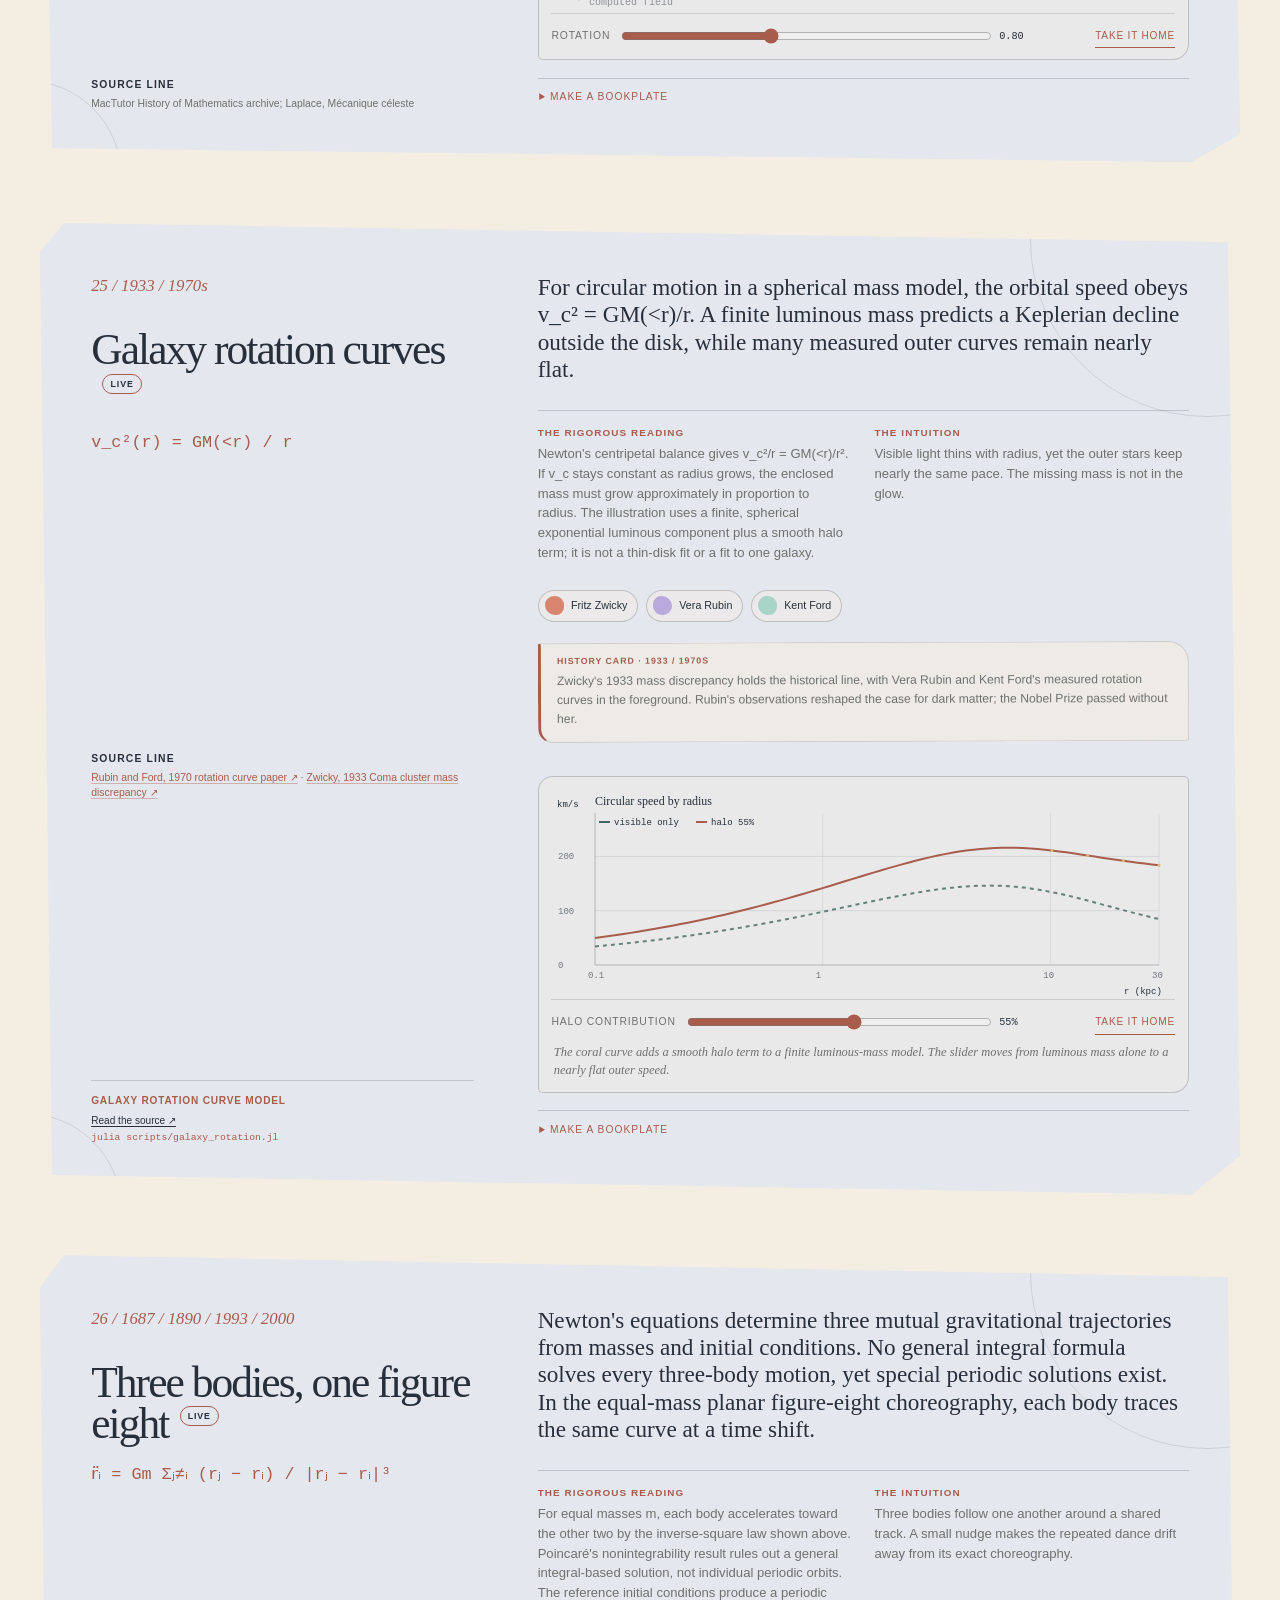
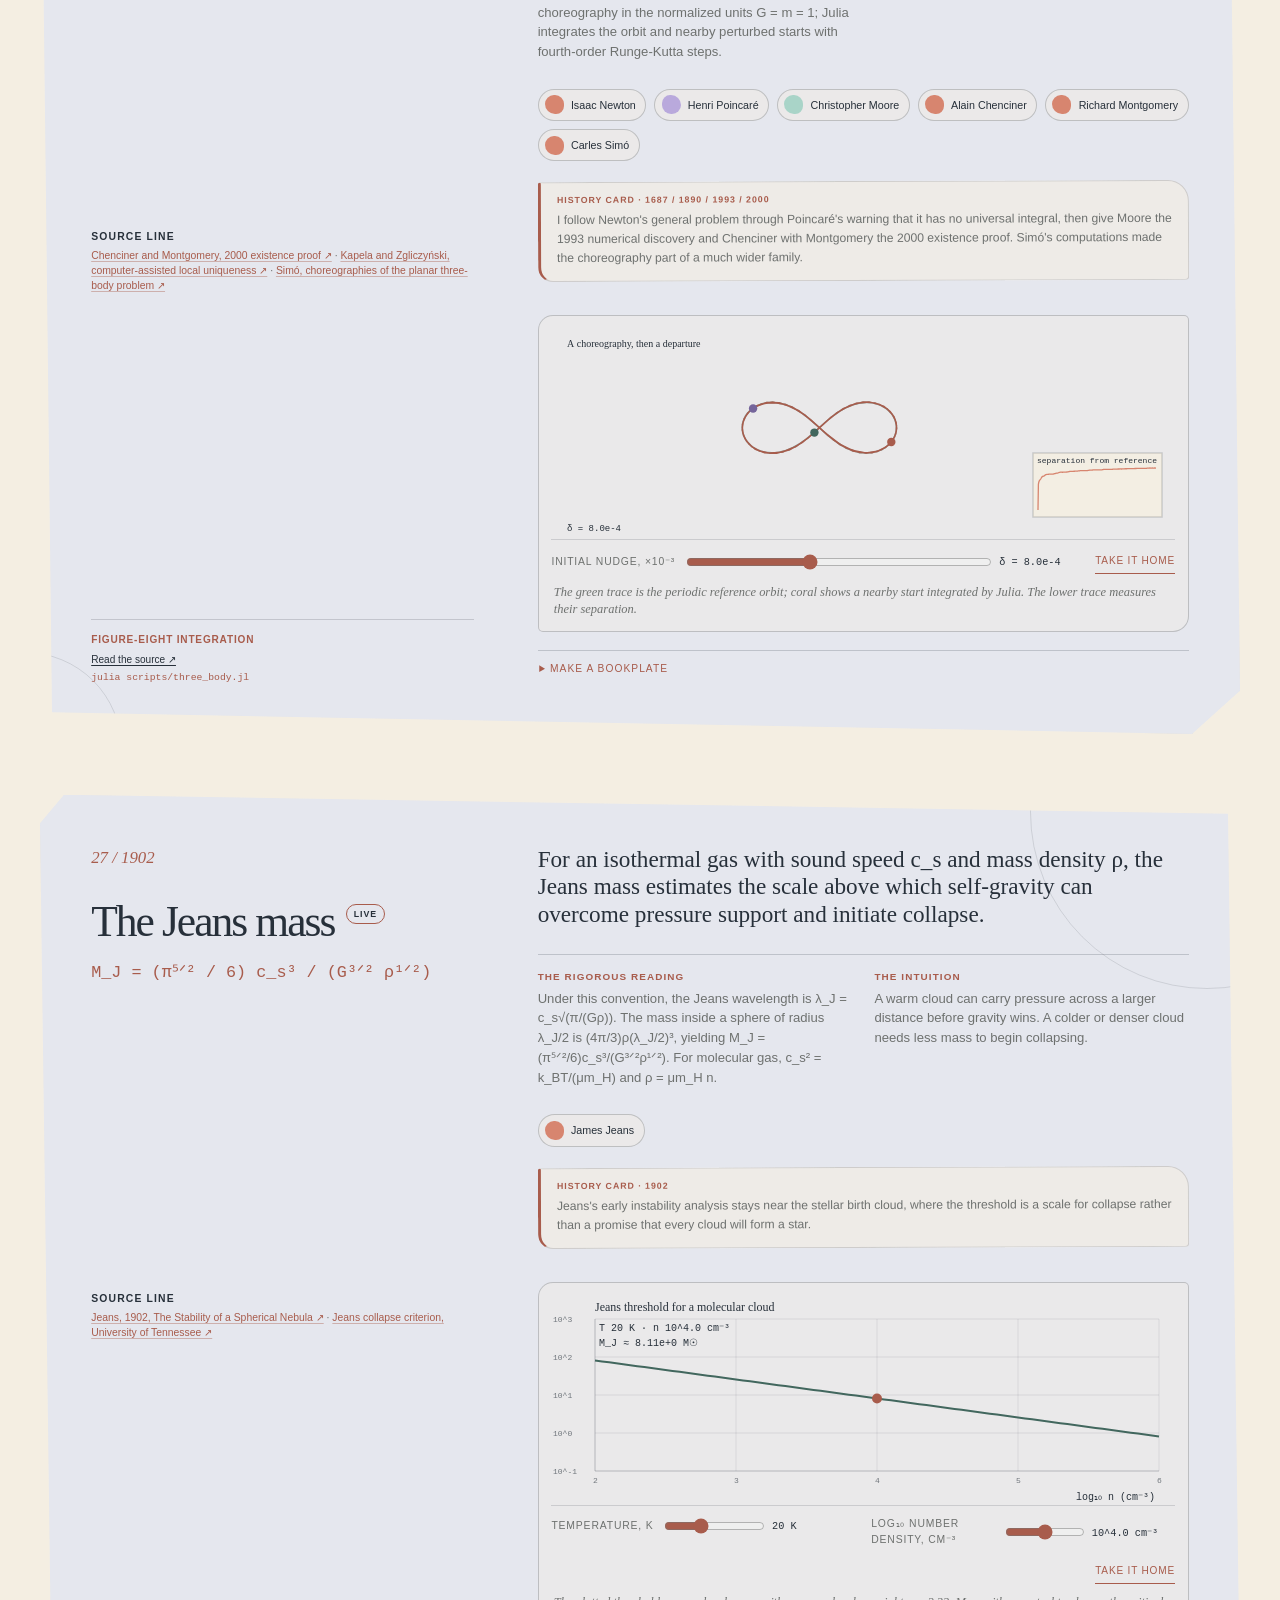
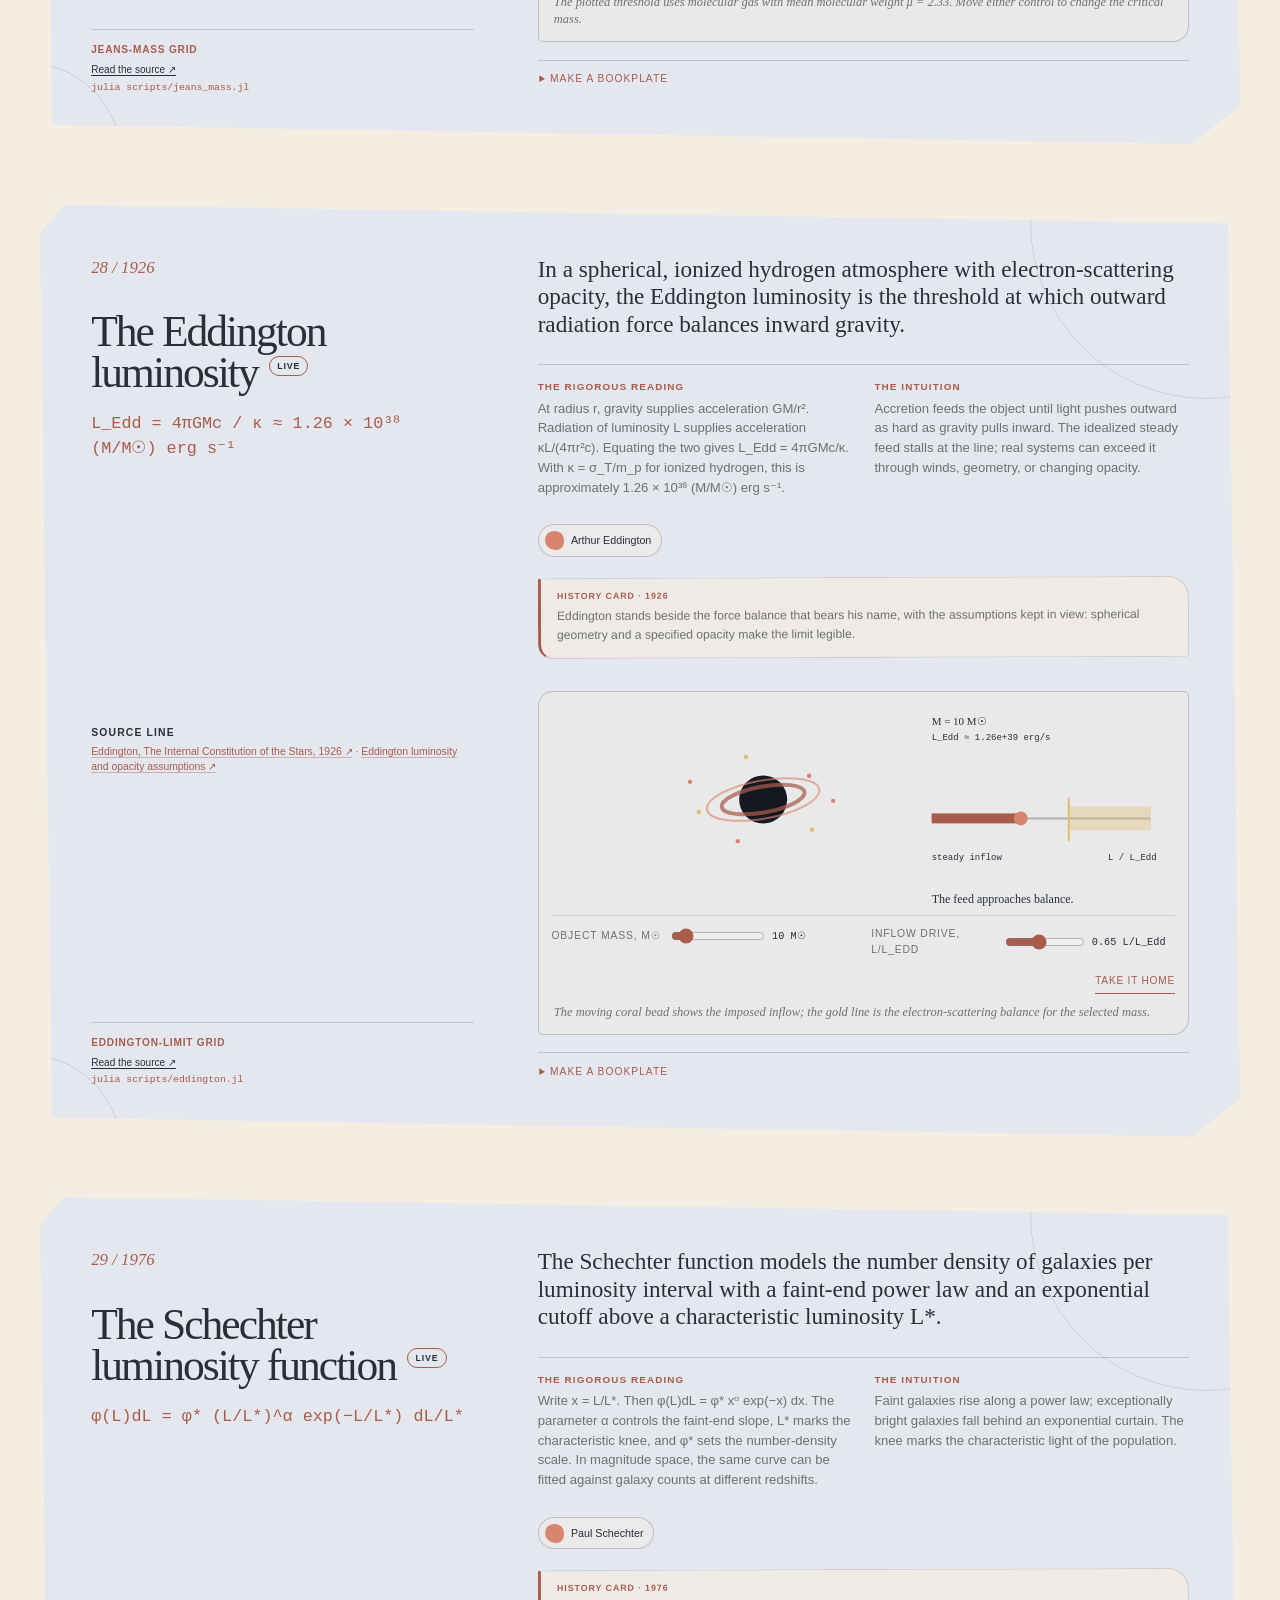
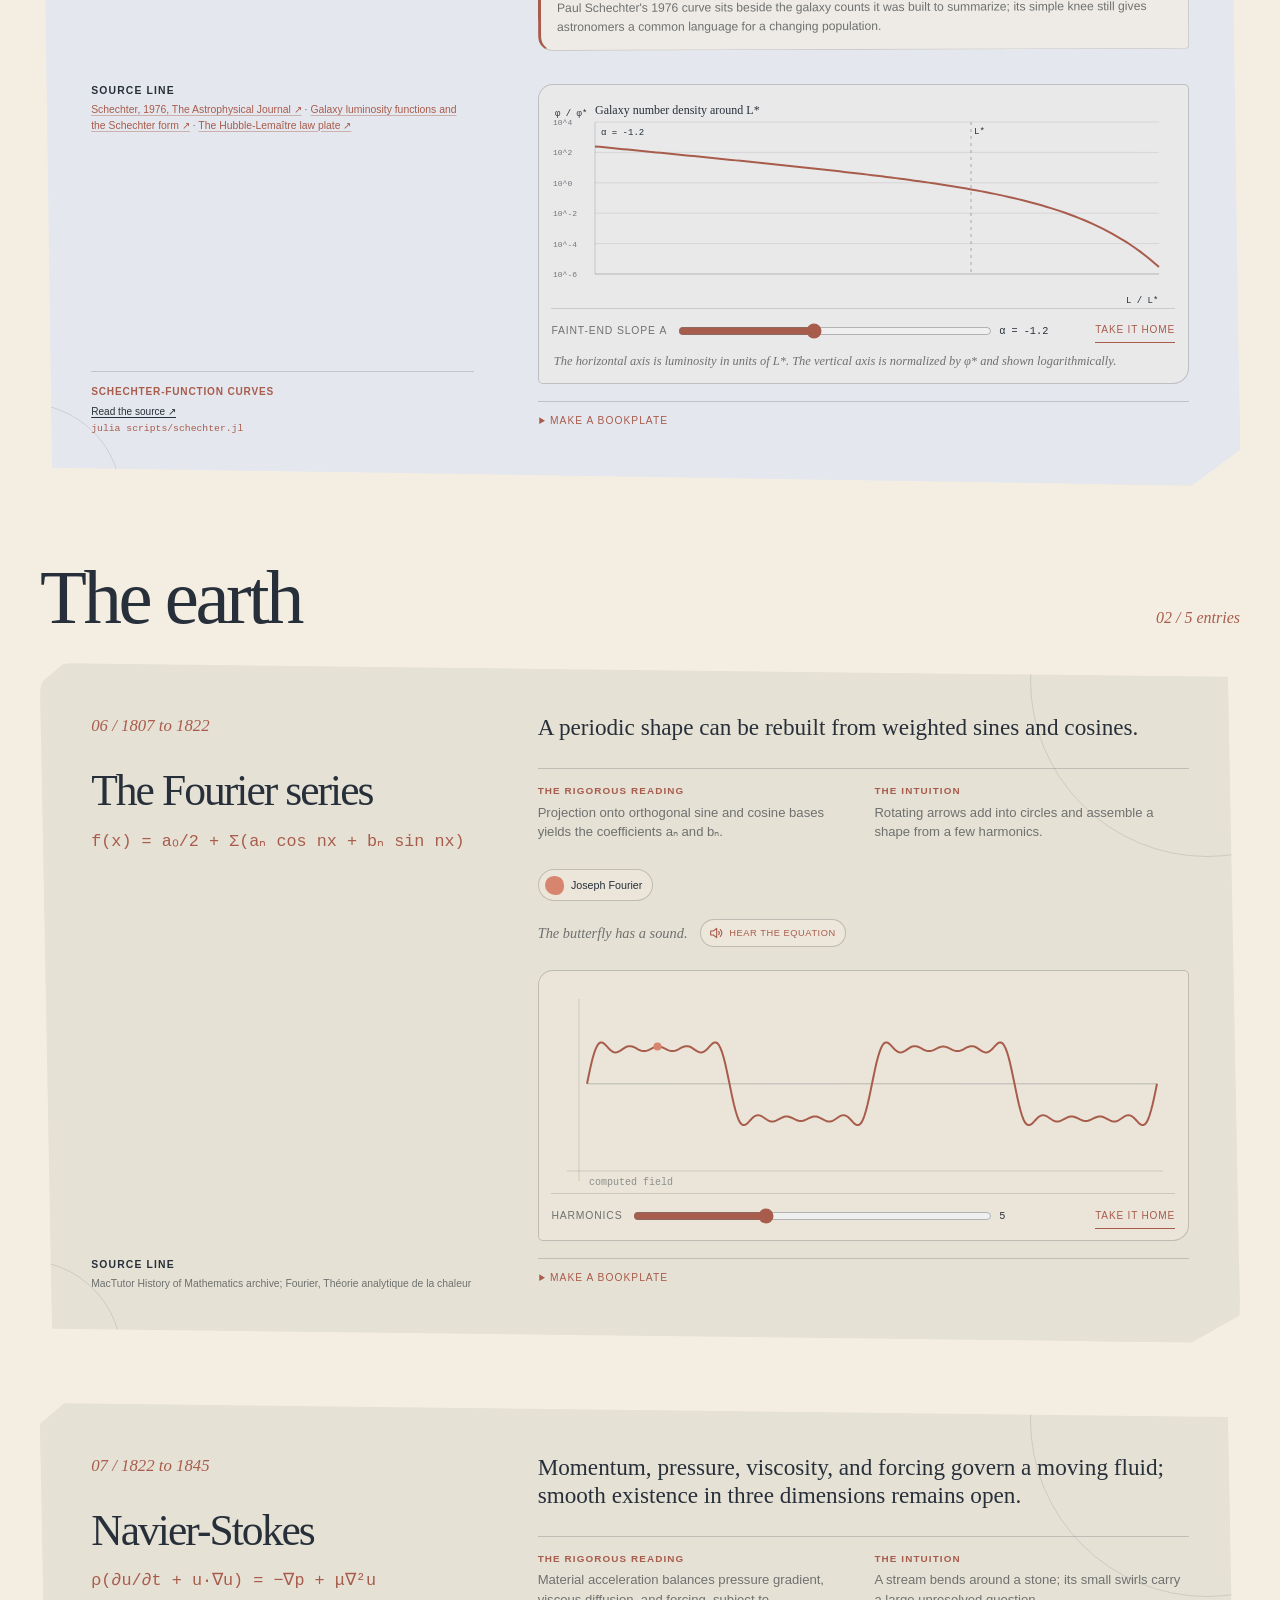
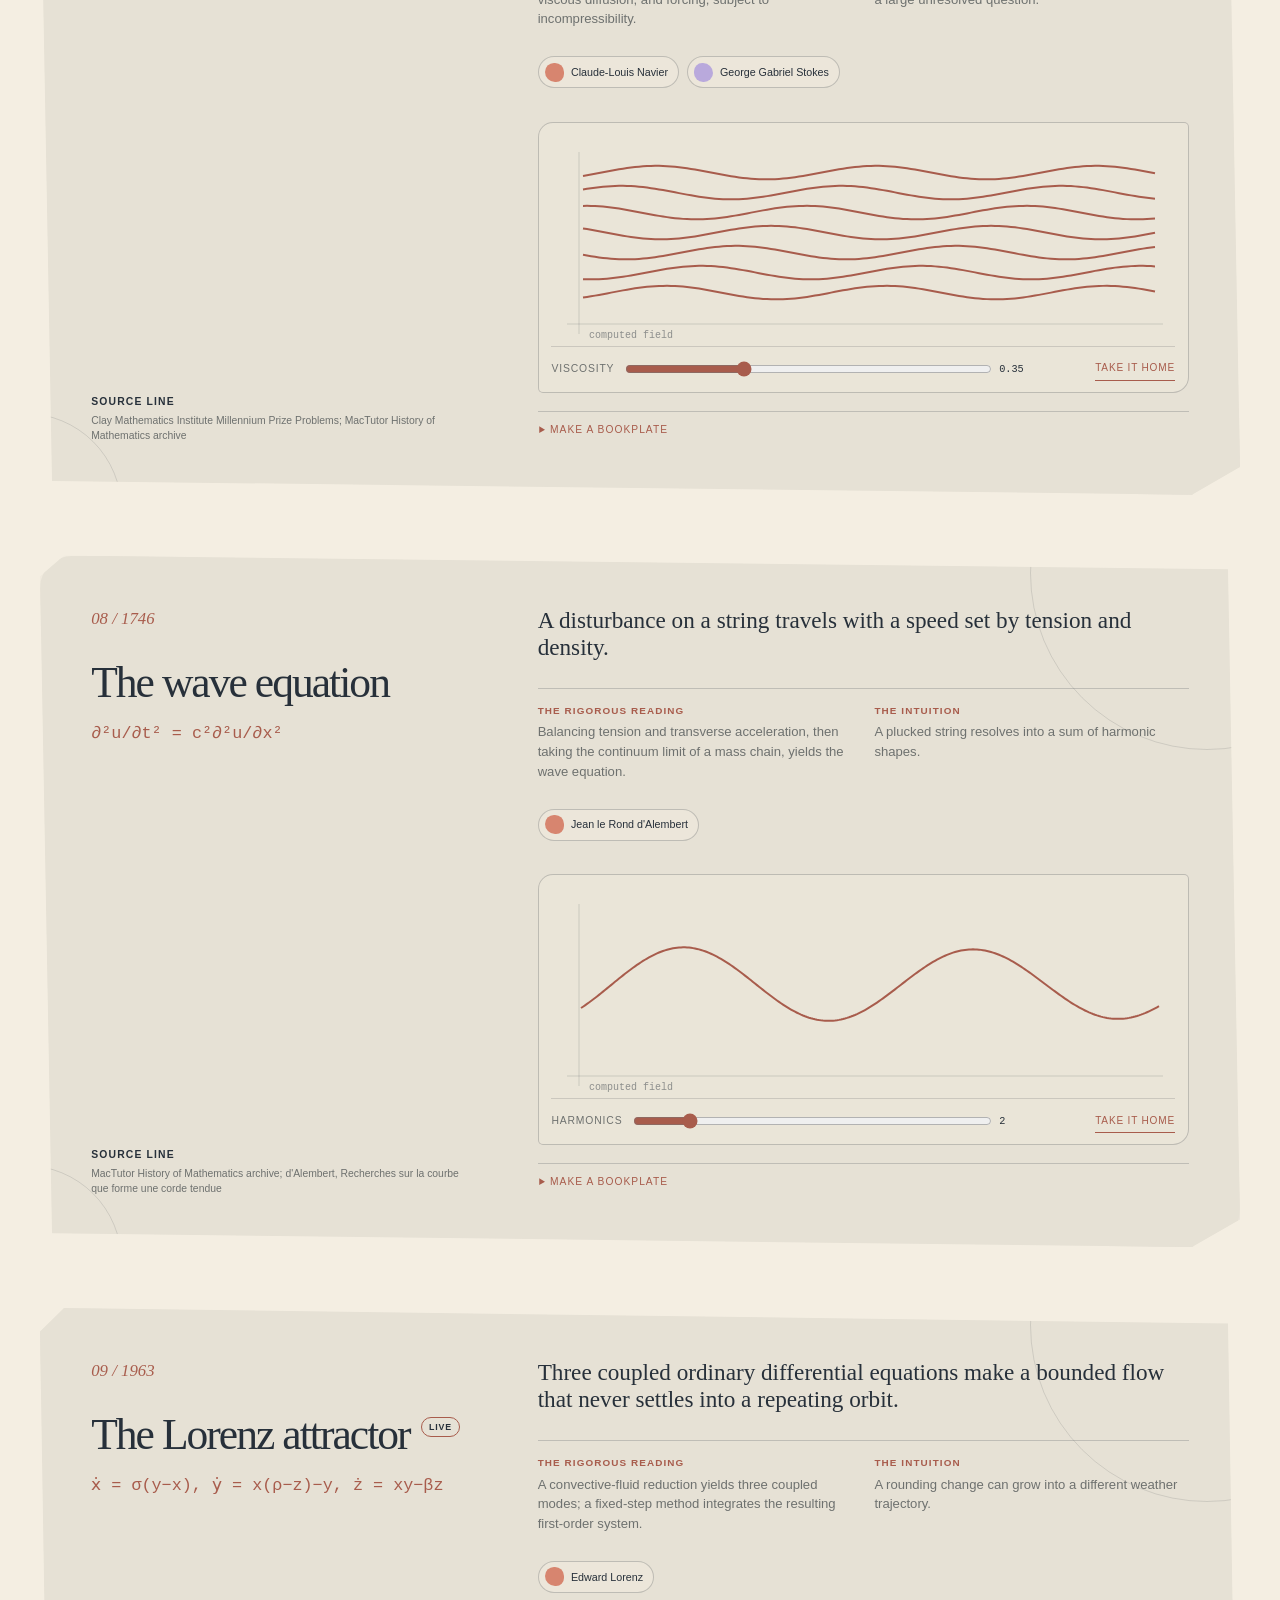
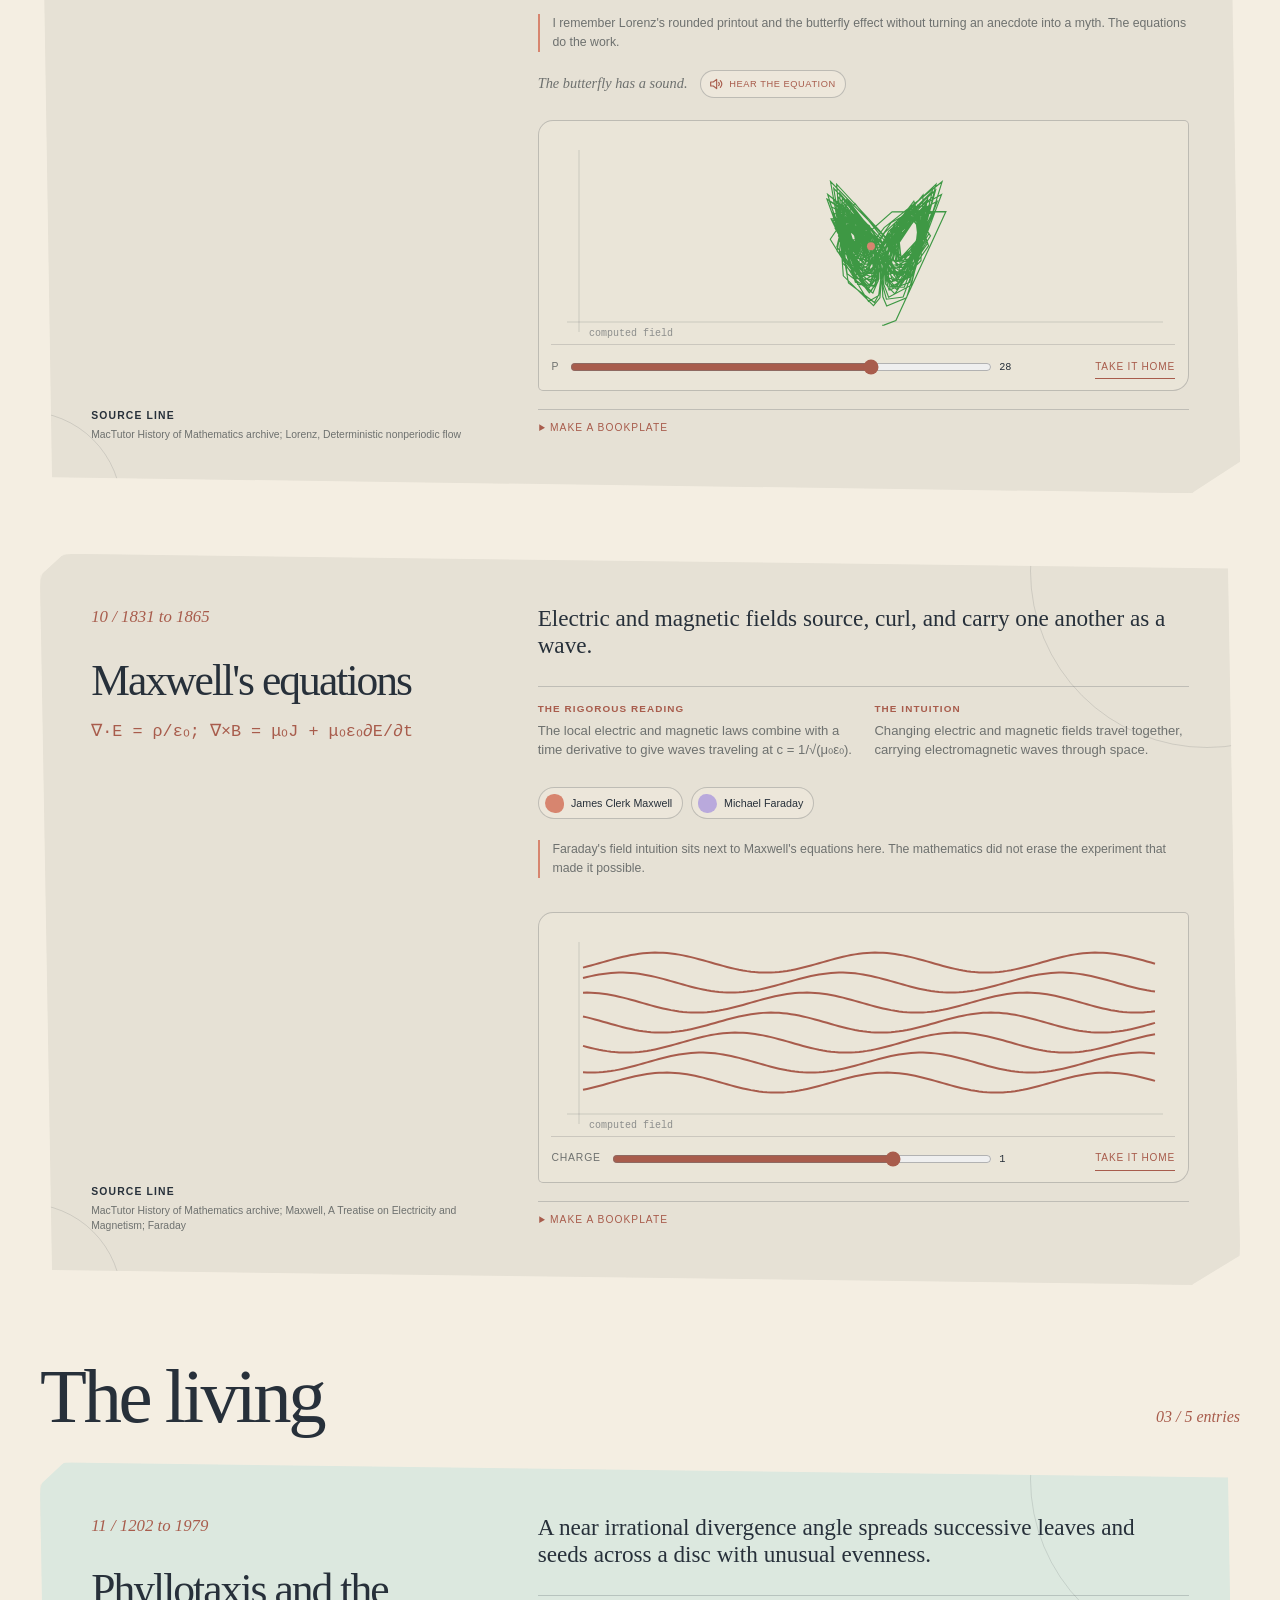
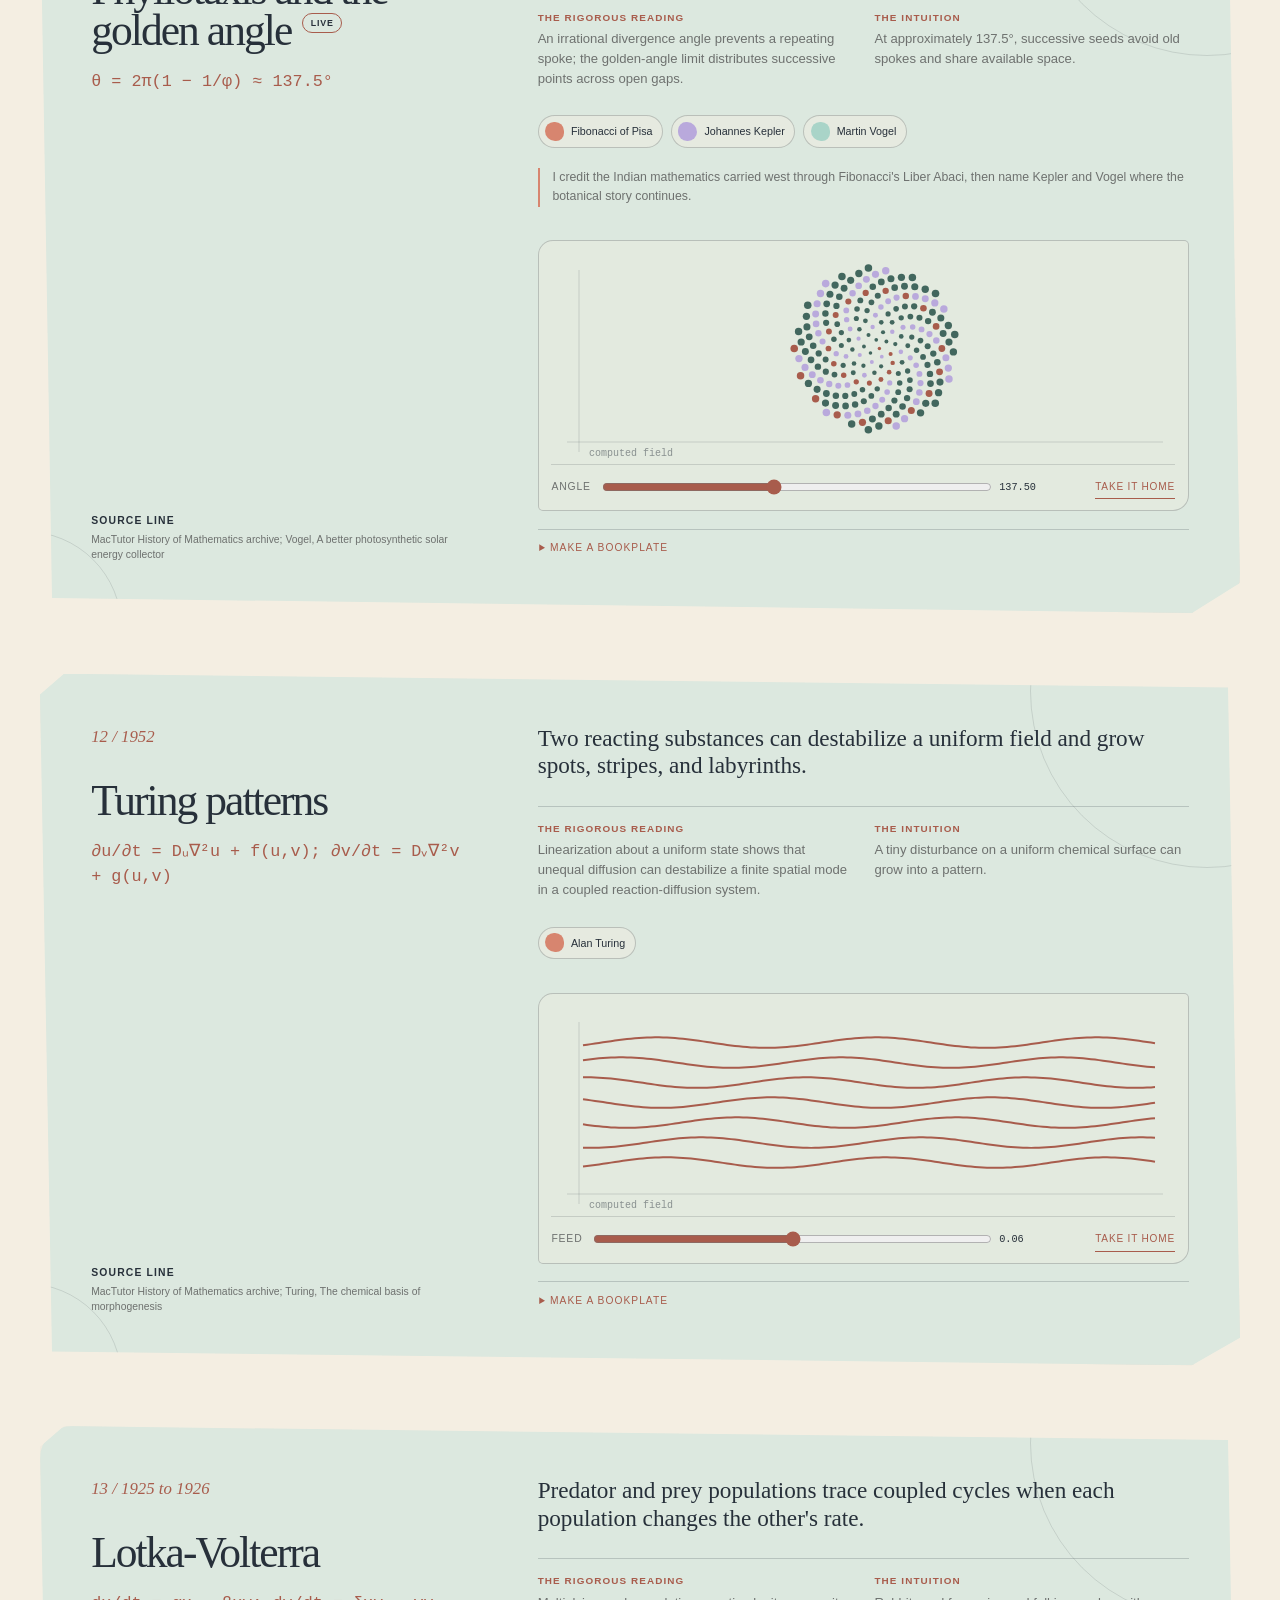
==== commit 0b044be5: "A botanical mark for the tab, and a handle in the footer" ====
--- a/site/index.html
+++ b/site/index.html
@@ -11,6 +11,7 @@
   </script>
   <meta name="description" content="Codex Naturalis; a living book of the mathematics that shapes the world.">
   <title>Codex Naturalis; the book of nature</title>
+  <link rel="icon" type="image/svg+xml" href="assets/favicon.svg">
   <link rel="stylesheet" href="assets/styles.css">
   <script src="assets/app.js" defer></script>
 </head>
@@ -85,7 +86,7 @@
 
   <footer class="site-footer page-width">
     <div><a class="wordmark" href="index.html"><span>codex</span><i>naturalis</i></a><p>The beauty of the world, with the machinery left visible.</p></div>
-    <div class="footer-links"><a href="humans.html">Hall of originators</a><a href="toys.html">The toy shelf</a><a href="problems.html">Open problems</a><a href="solved.html">Closed pages</a></div>
+    <div class="footer-links"><a href="humans.html">Hall of originators</a><a href="toys.html">The toy shelf</a><a href="problems.html">Open problems</a><a href="solved.html">Closed pages</a><a class="footer-social-link" href="https://x.com/mastech4u" target="_blank" rel="me noopener noreferrer" aria-label="X profile: @mastech4u"><svg viewBox="0 0 24 24" aria-hidden="true" focusable="false"><path d="M18.901 1.153h3.68l-8.04 9.19 9.46 12.504h-7.406l-5.8-7.584-6.636 7.584H.475l8.6-9.83L0 1.153h7.594l5.243 6.932zm-1.292 19.49h2.039L6.486 3.241H4.298z"/></svg><span>@mastech4u</span></a></div>
     <p class="footer-sources">Built from sources including the MacTutor archive at St Andrews. Sister machines: tide.jl, night.jl, lumen.rs.</p>
   </footer>
 </body>
--- a/site/assets/styles.css
+++ b/site/assets/styles.css
@@ -556,3 +556,6 @@
   .rubik-toy { justify-content: center; }
   .rubik-toy-details { flex-basis: 100%; }
 }
+.footer-links a.footer-social-link { display: inline-flex; align-items: center; gap: .45rem; width: fit-content; margin-top: .25rem; color: var(--coral-dark); font-size: .72rem; letter-spacing: .02em; text-transform: none; }
+.footer-social-link svg { display: block; width: .85rem; height: .85rem; flex: 0 0 auto; fill: currentColor; }
+.footer-links a.footer-social-link:hover { color: var(--ink); }
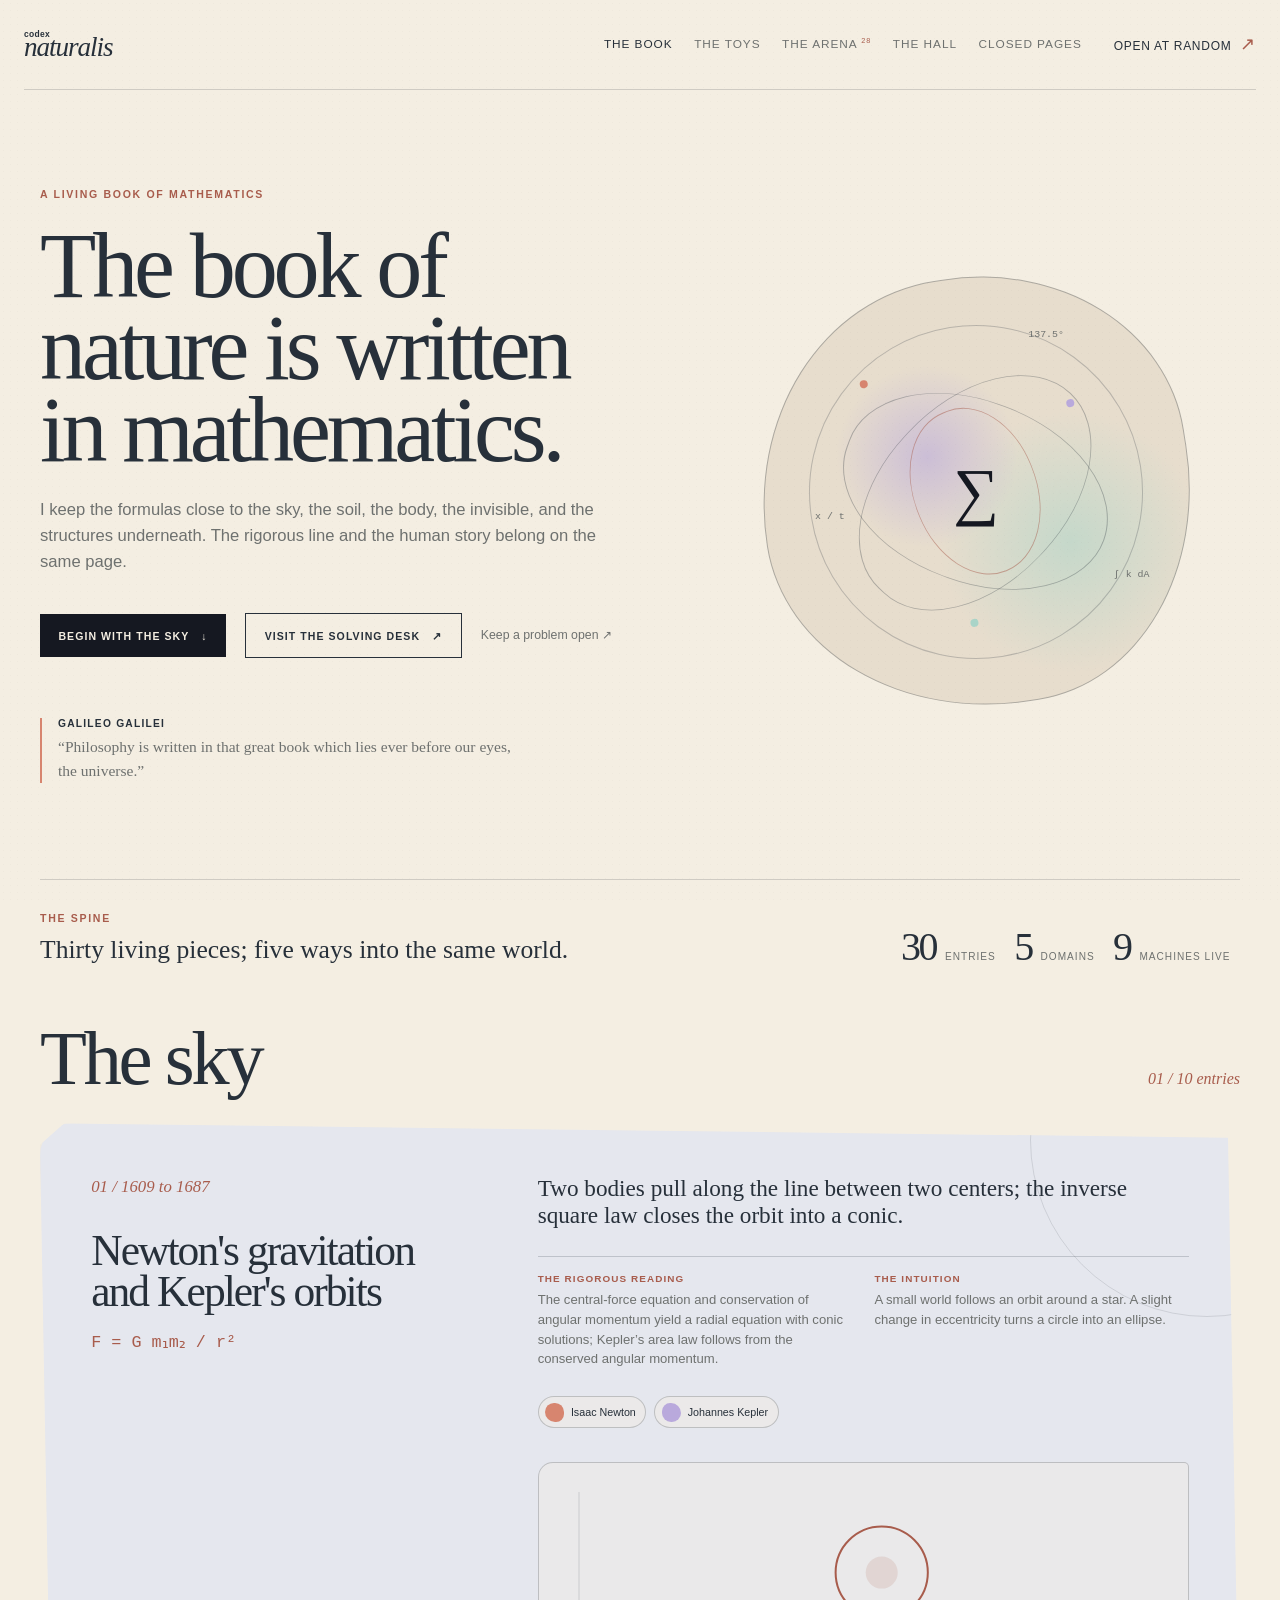
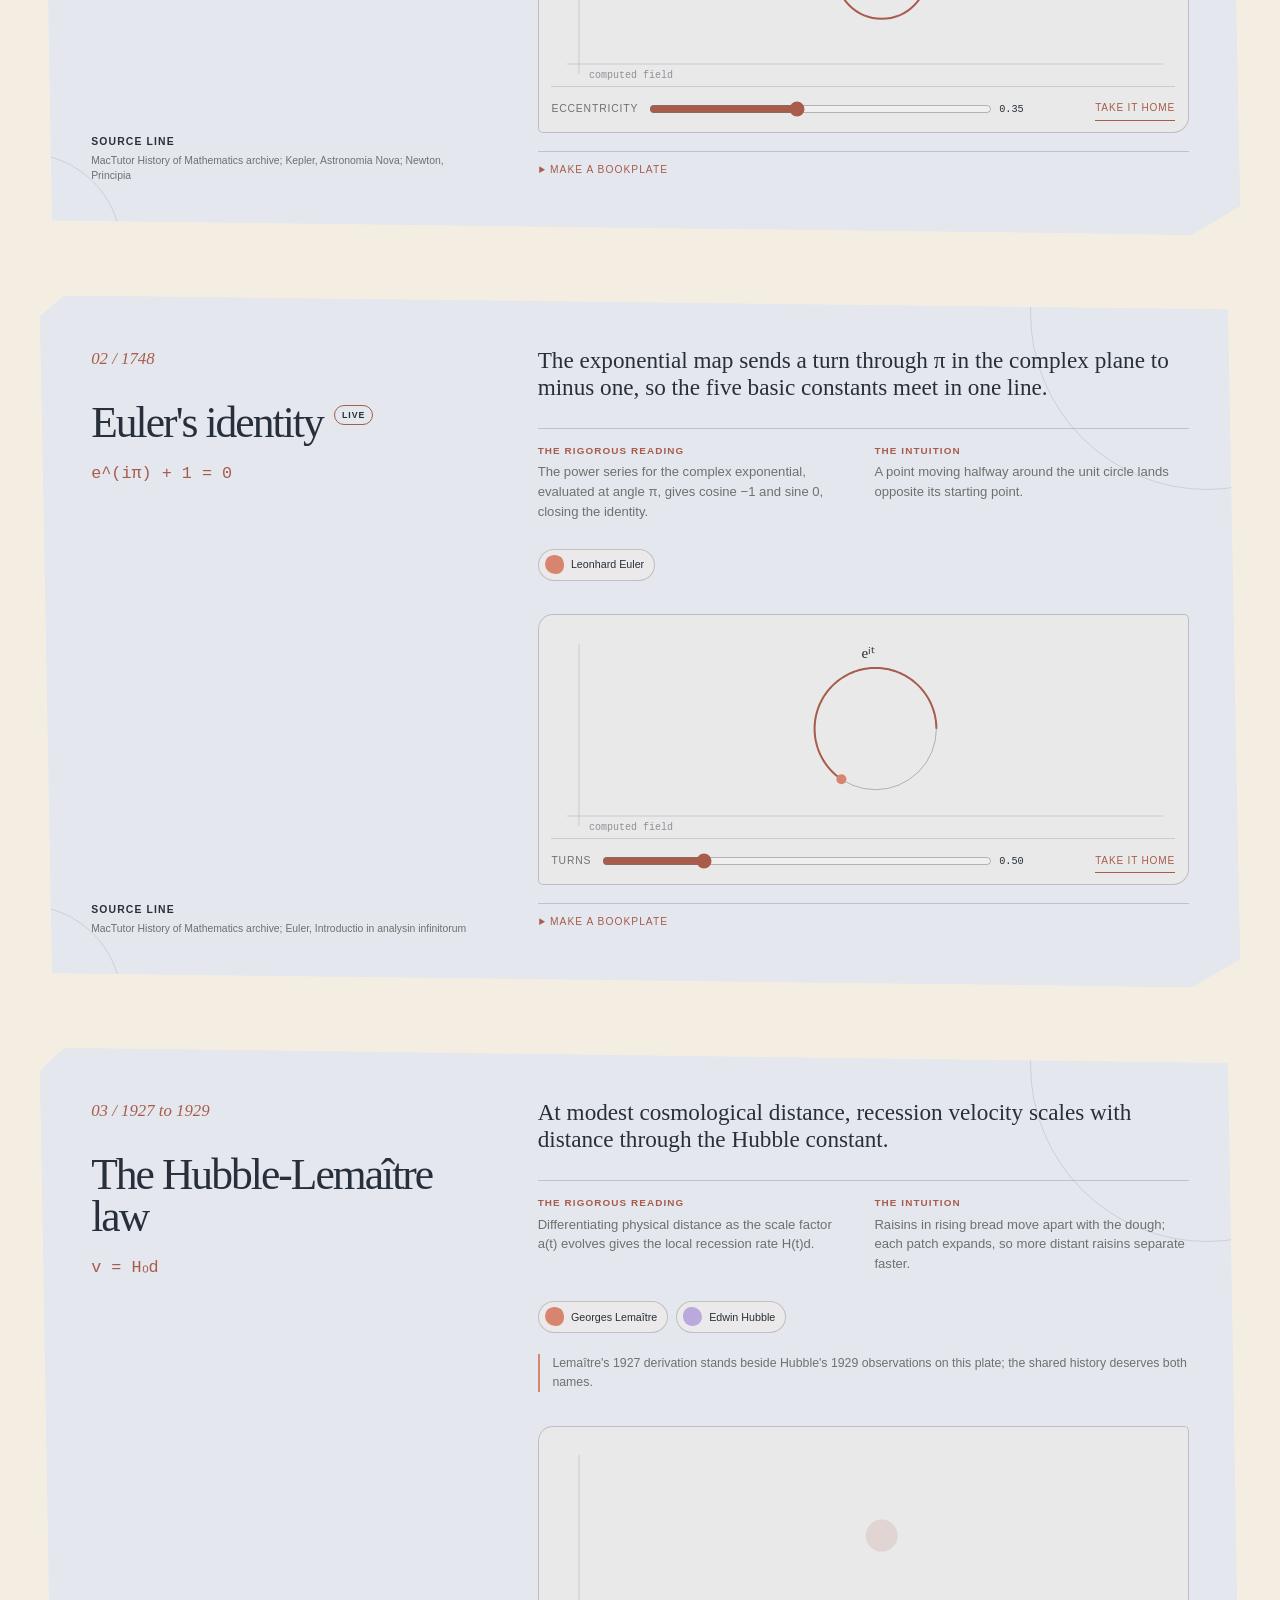
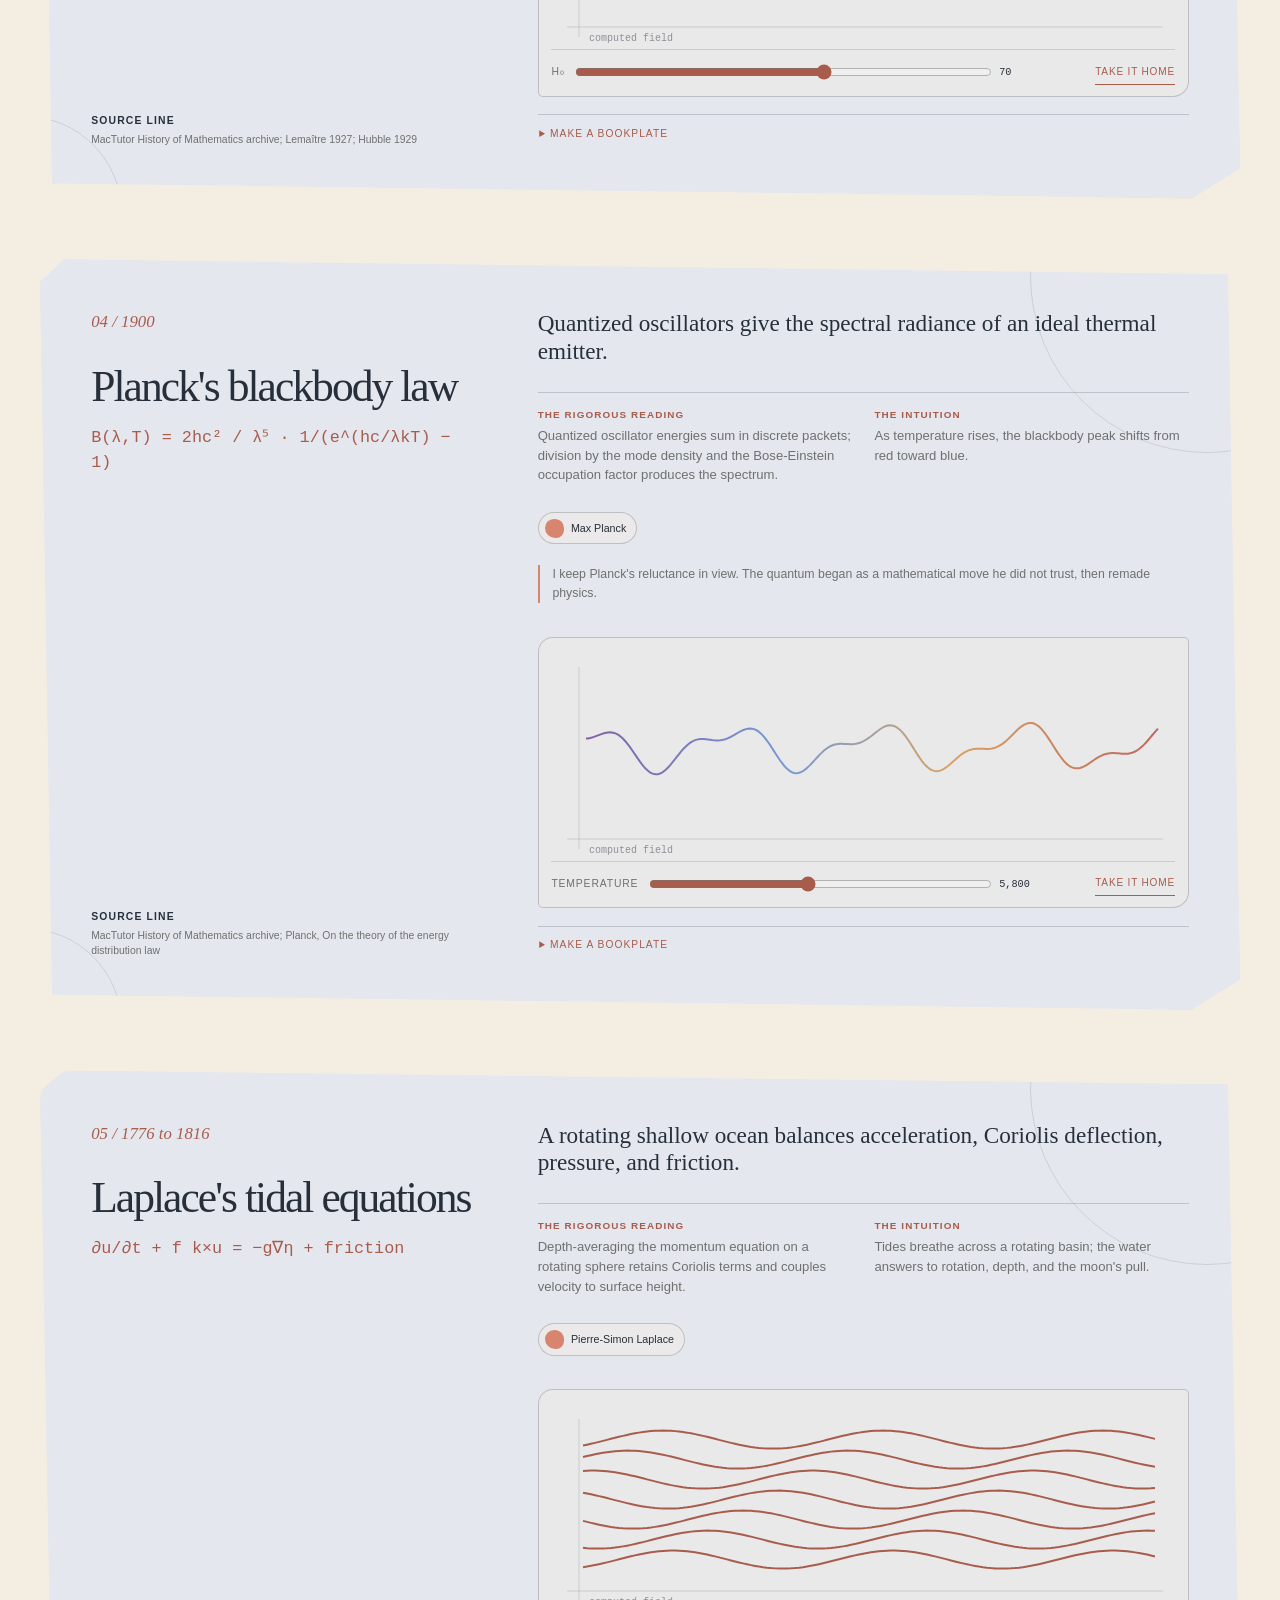
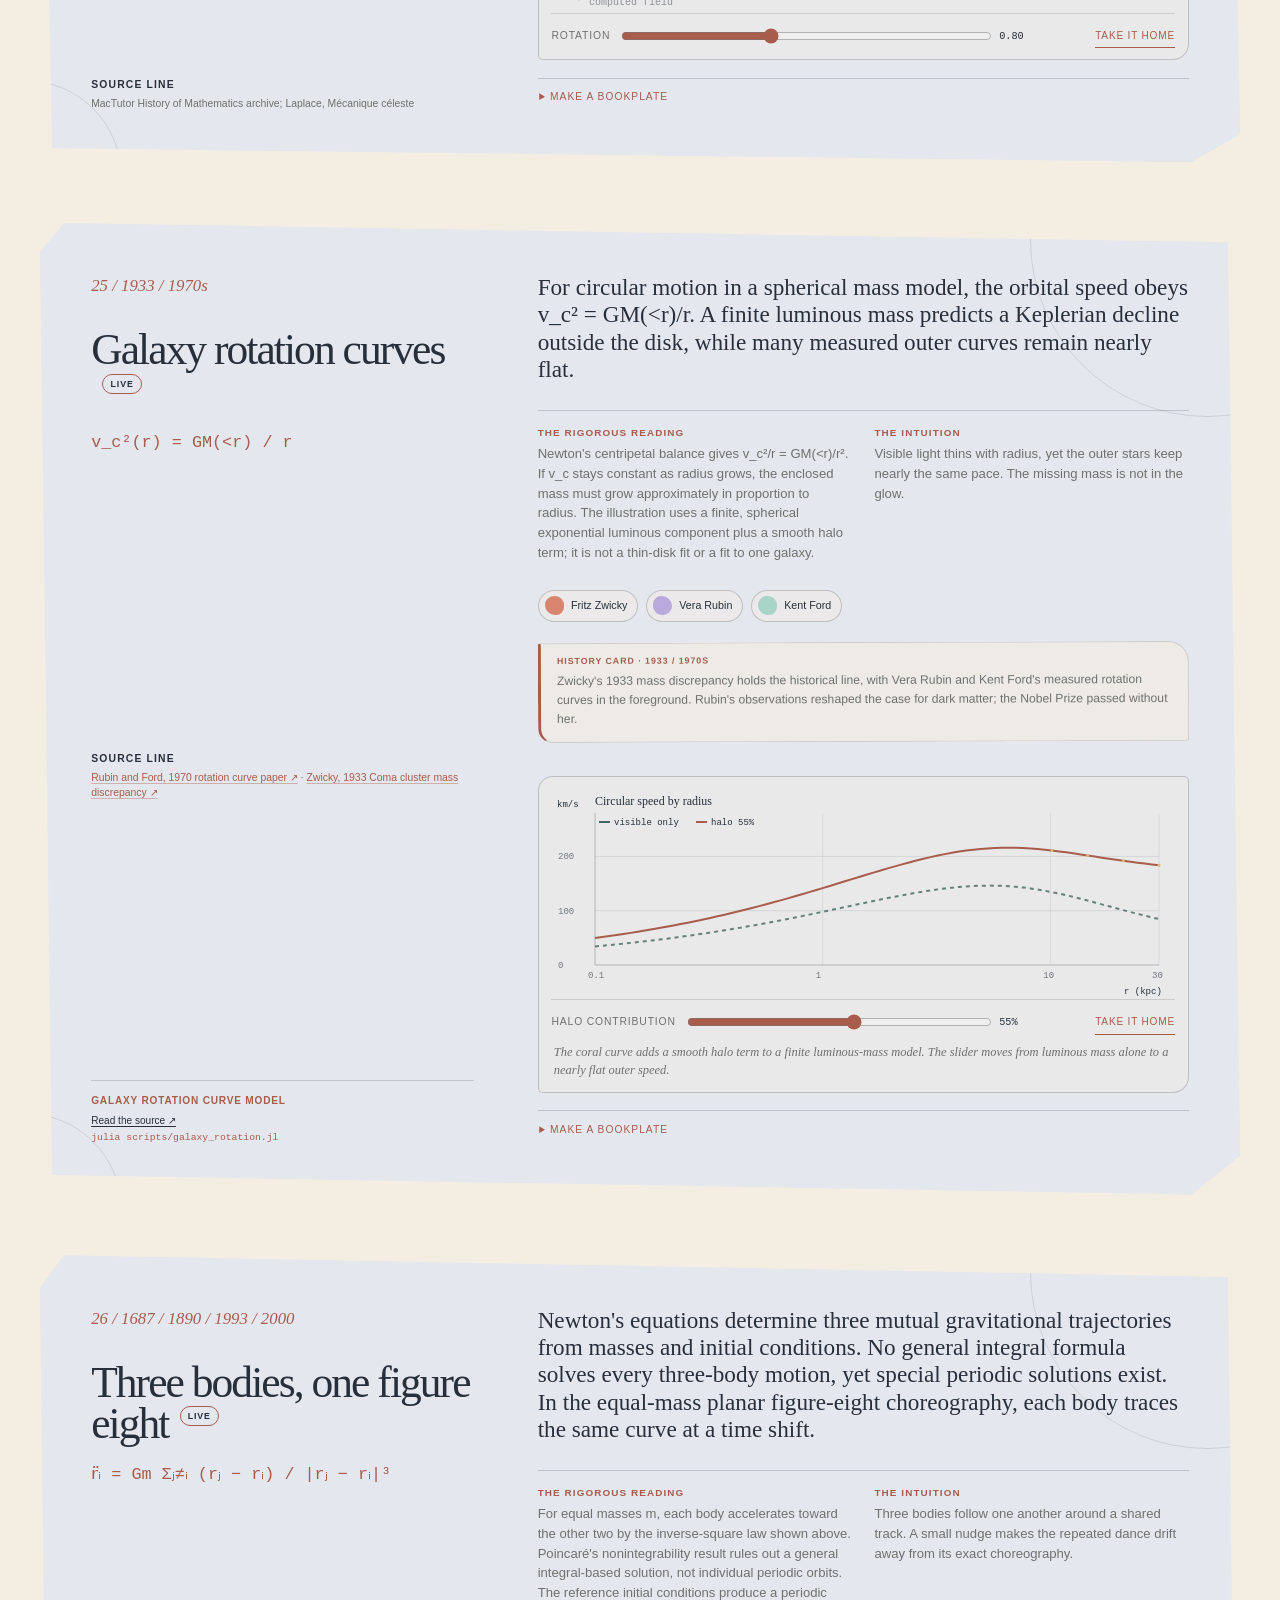
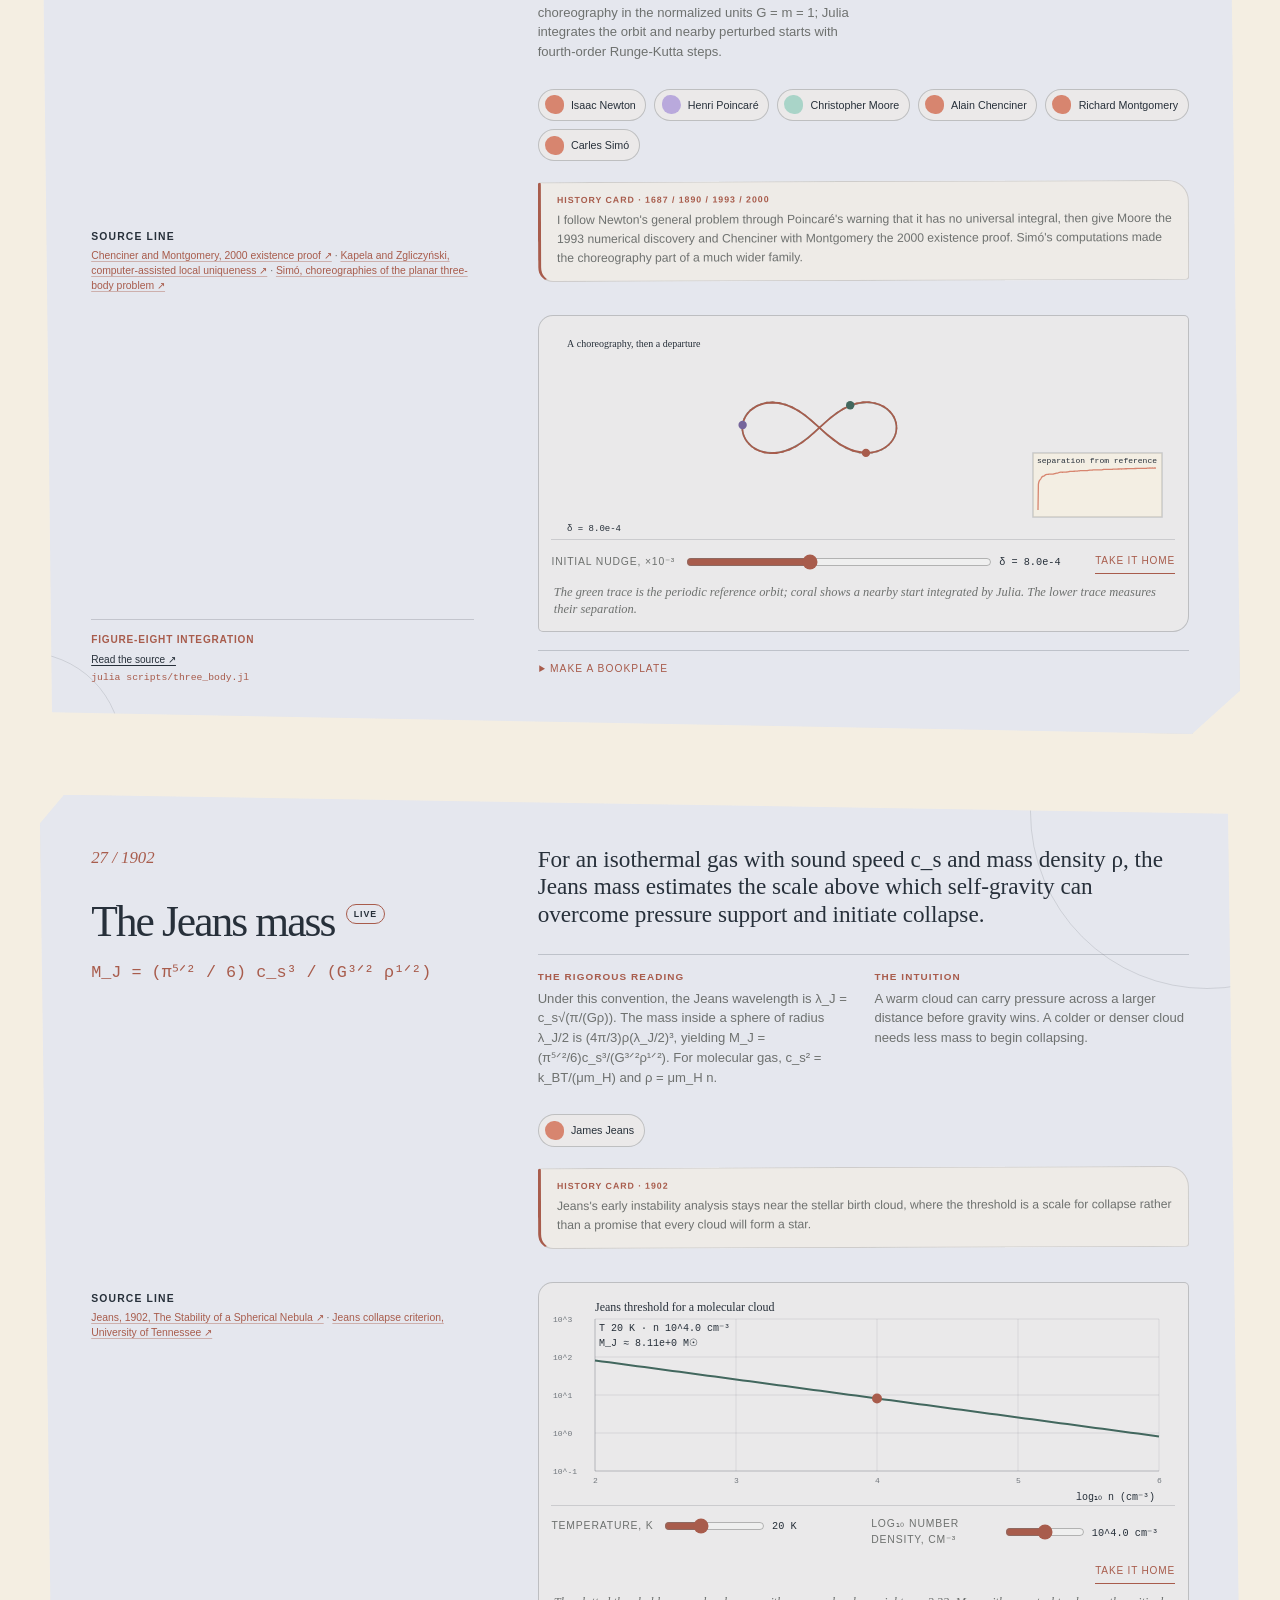
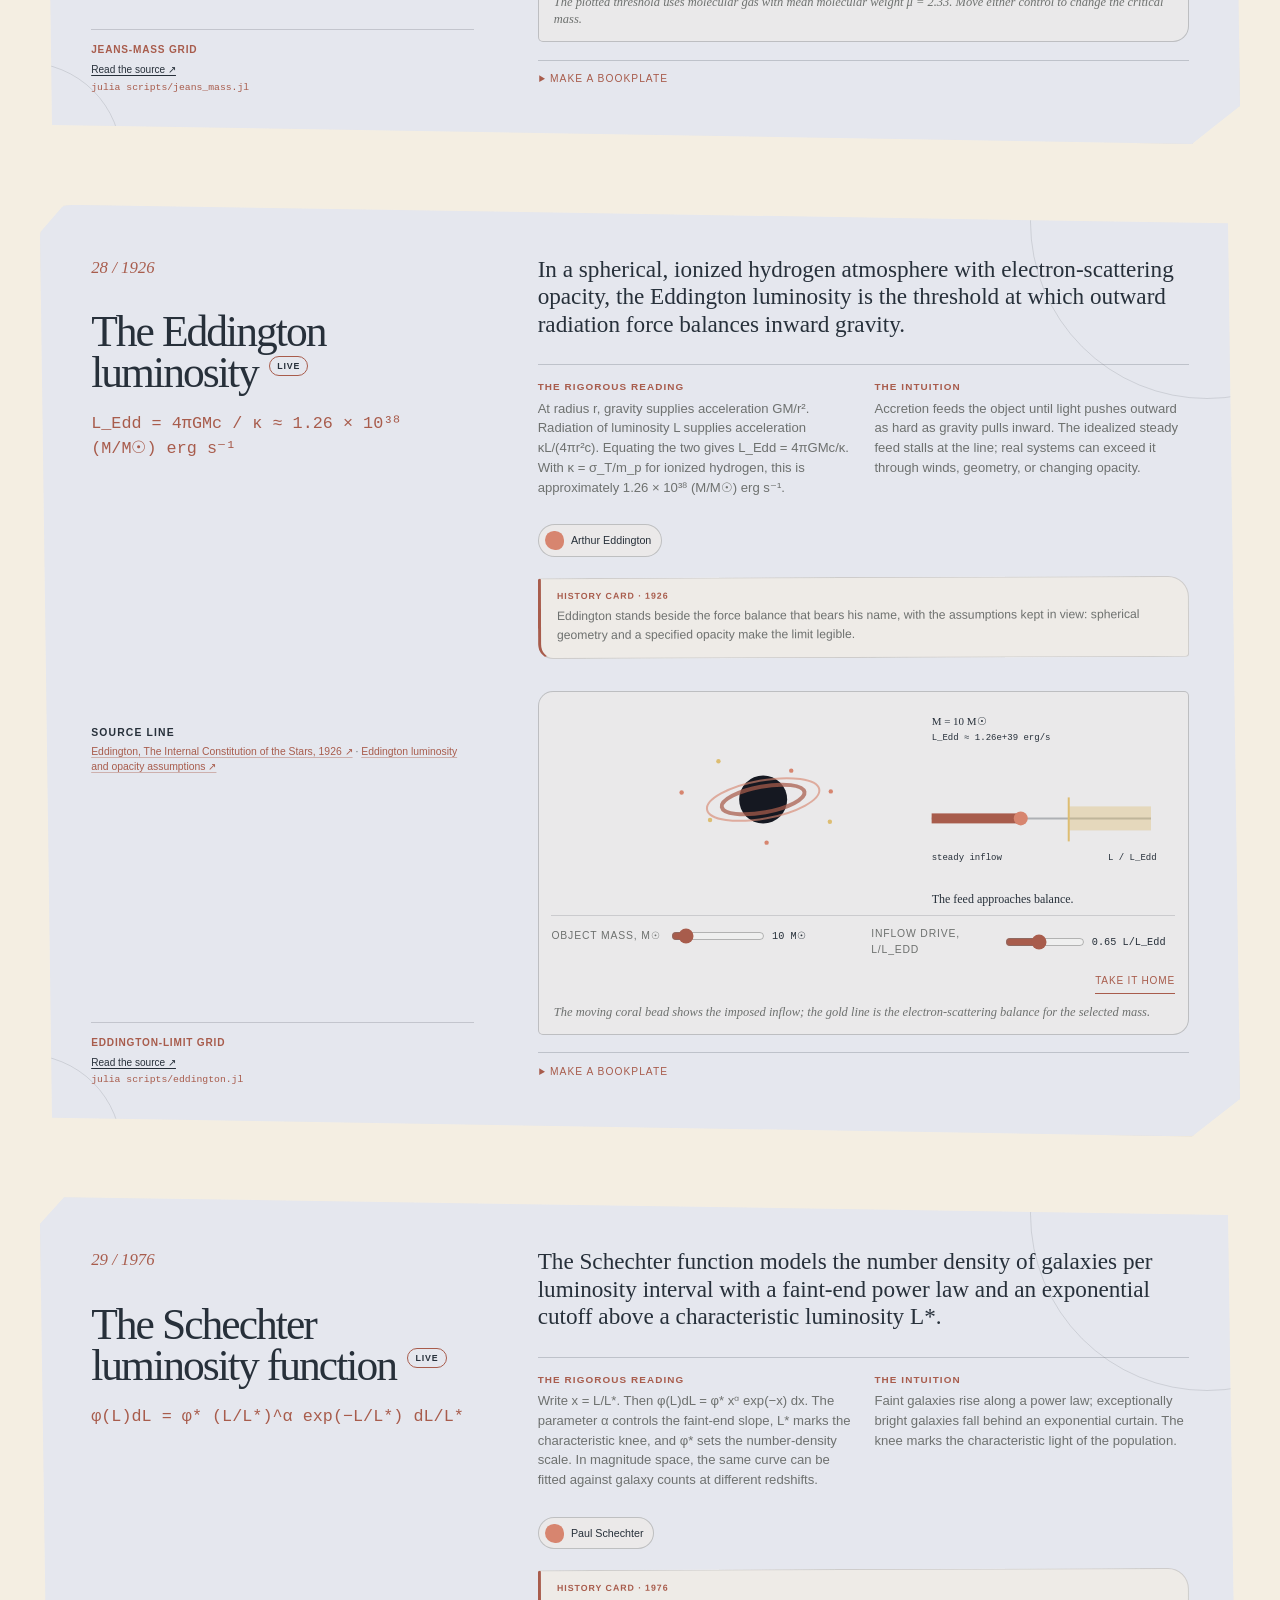
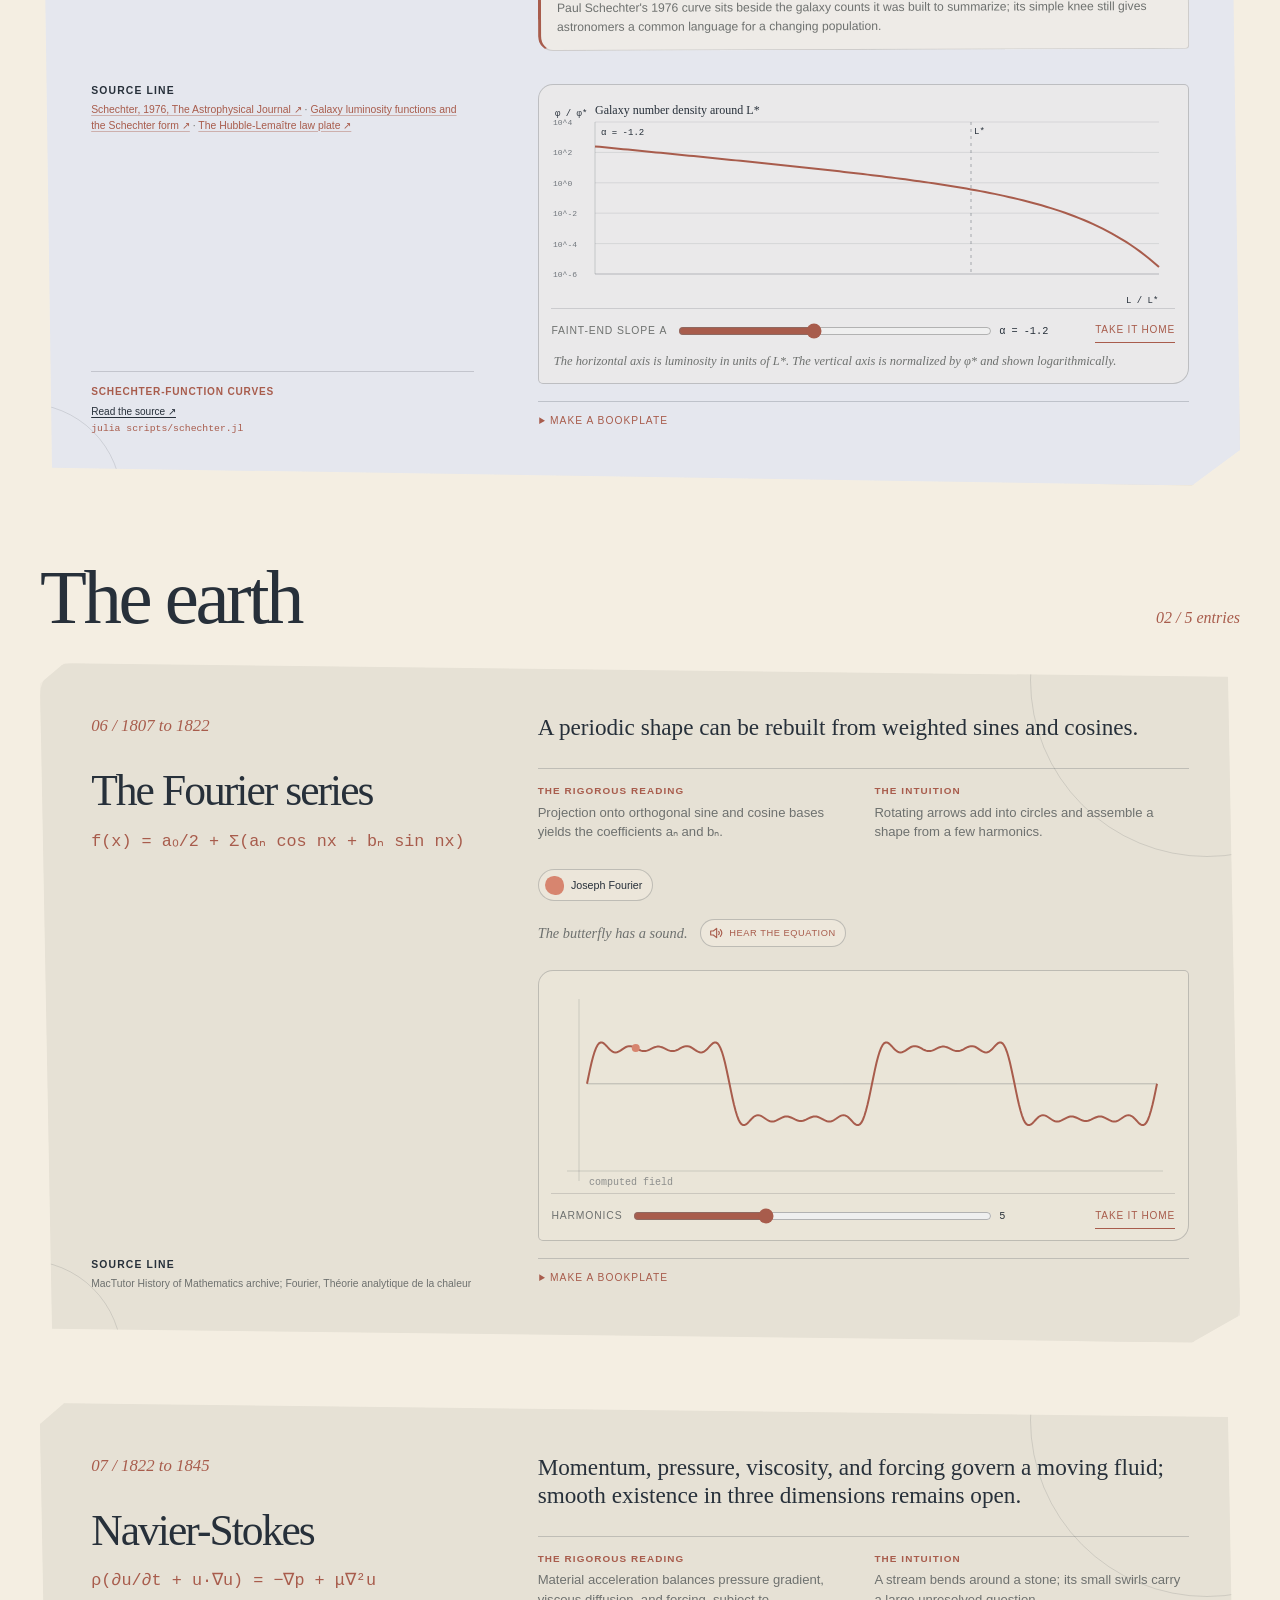
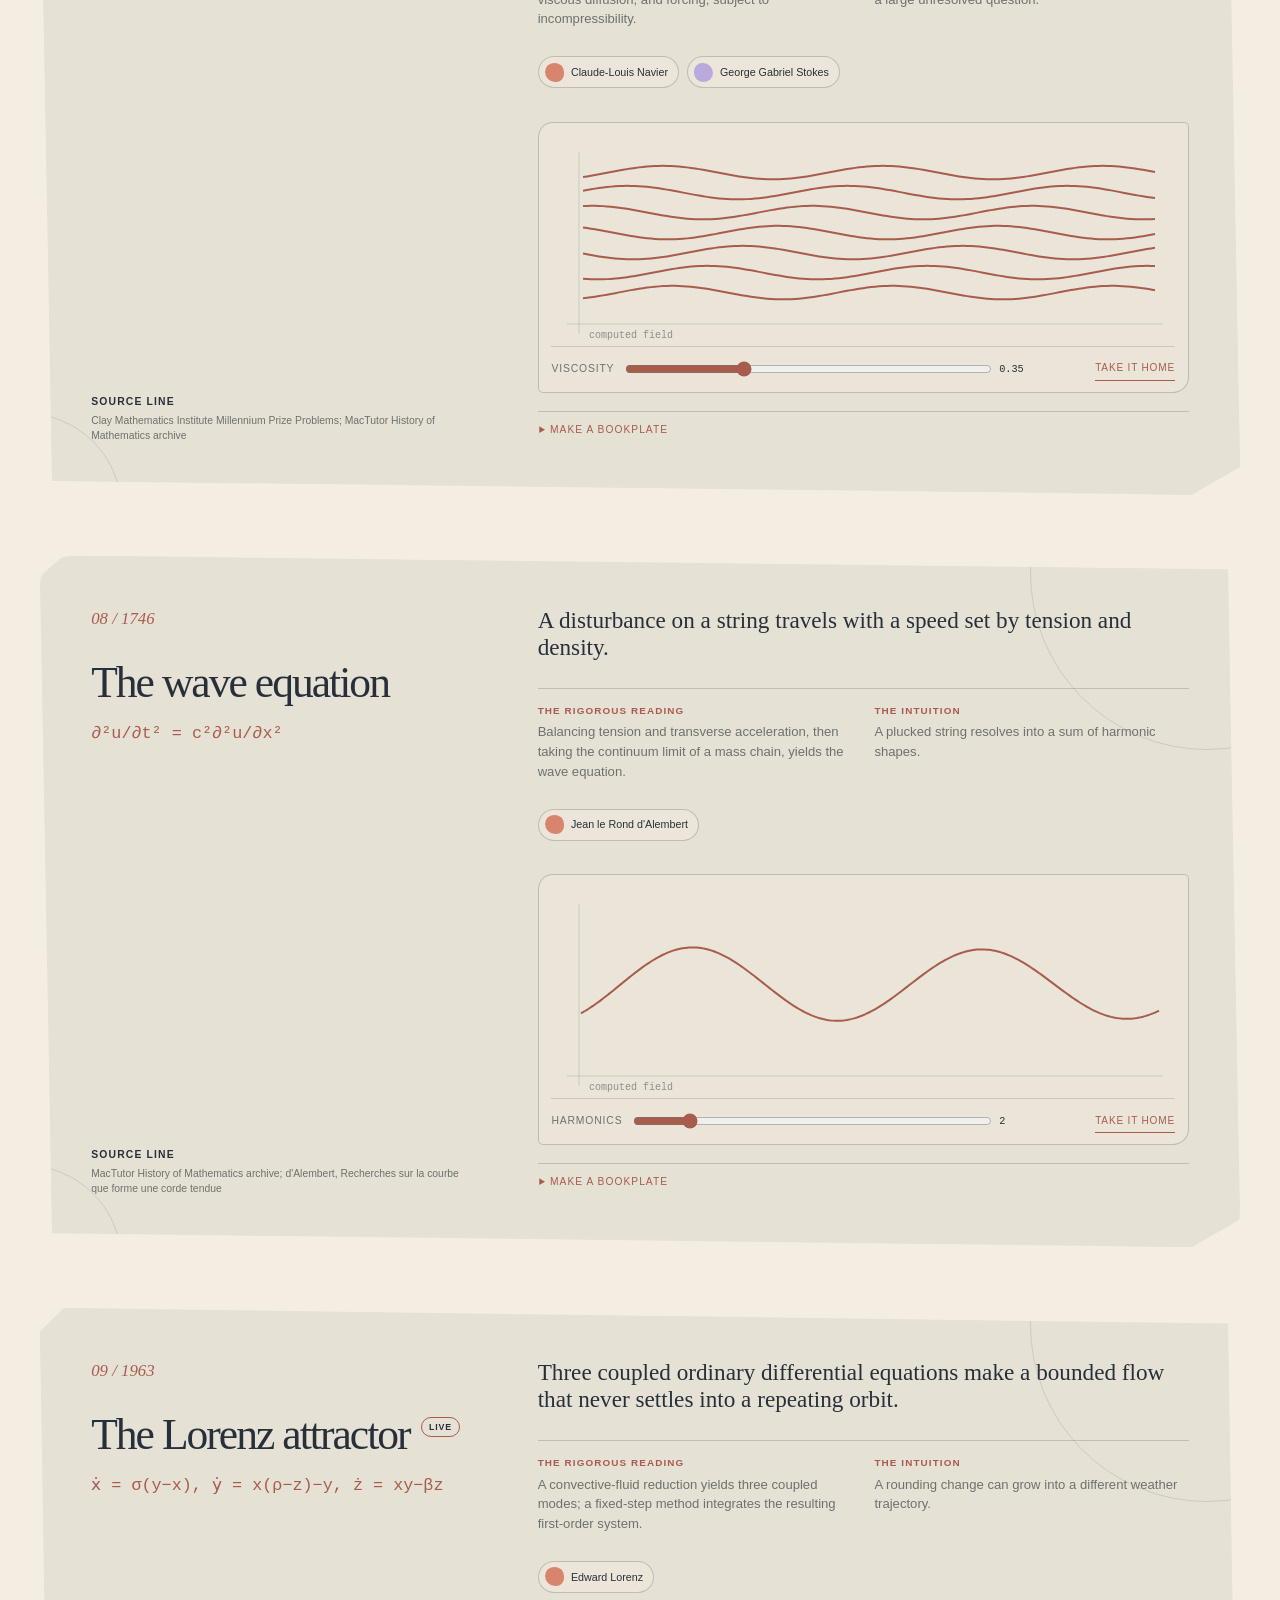
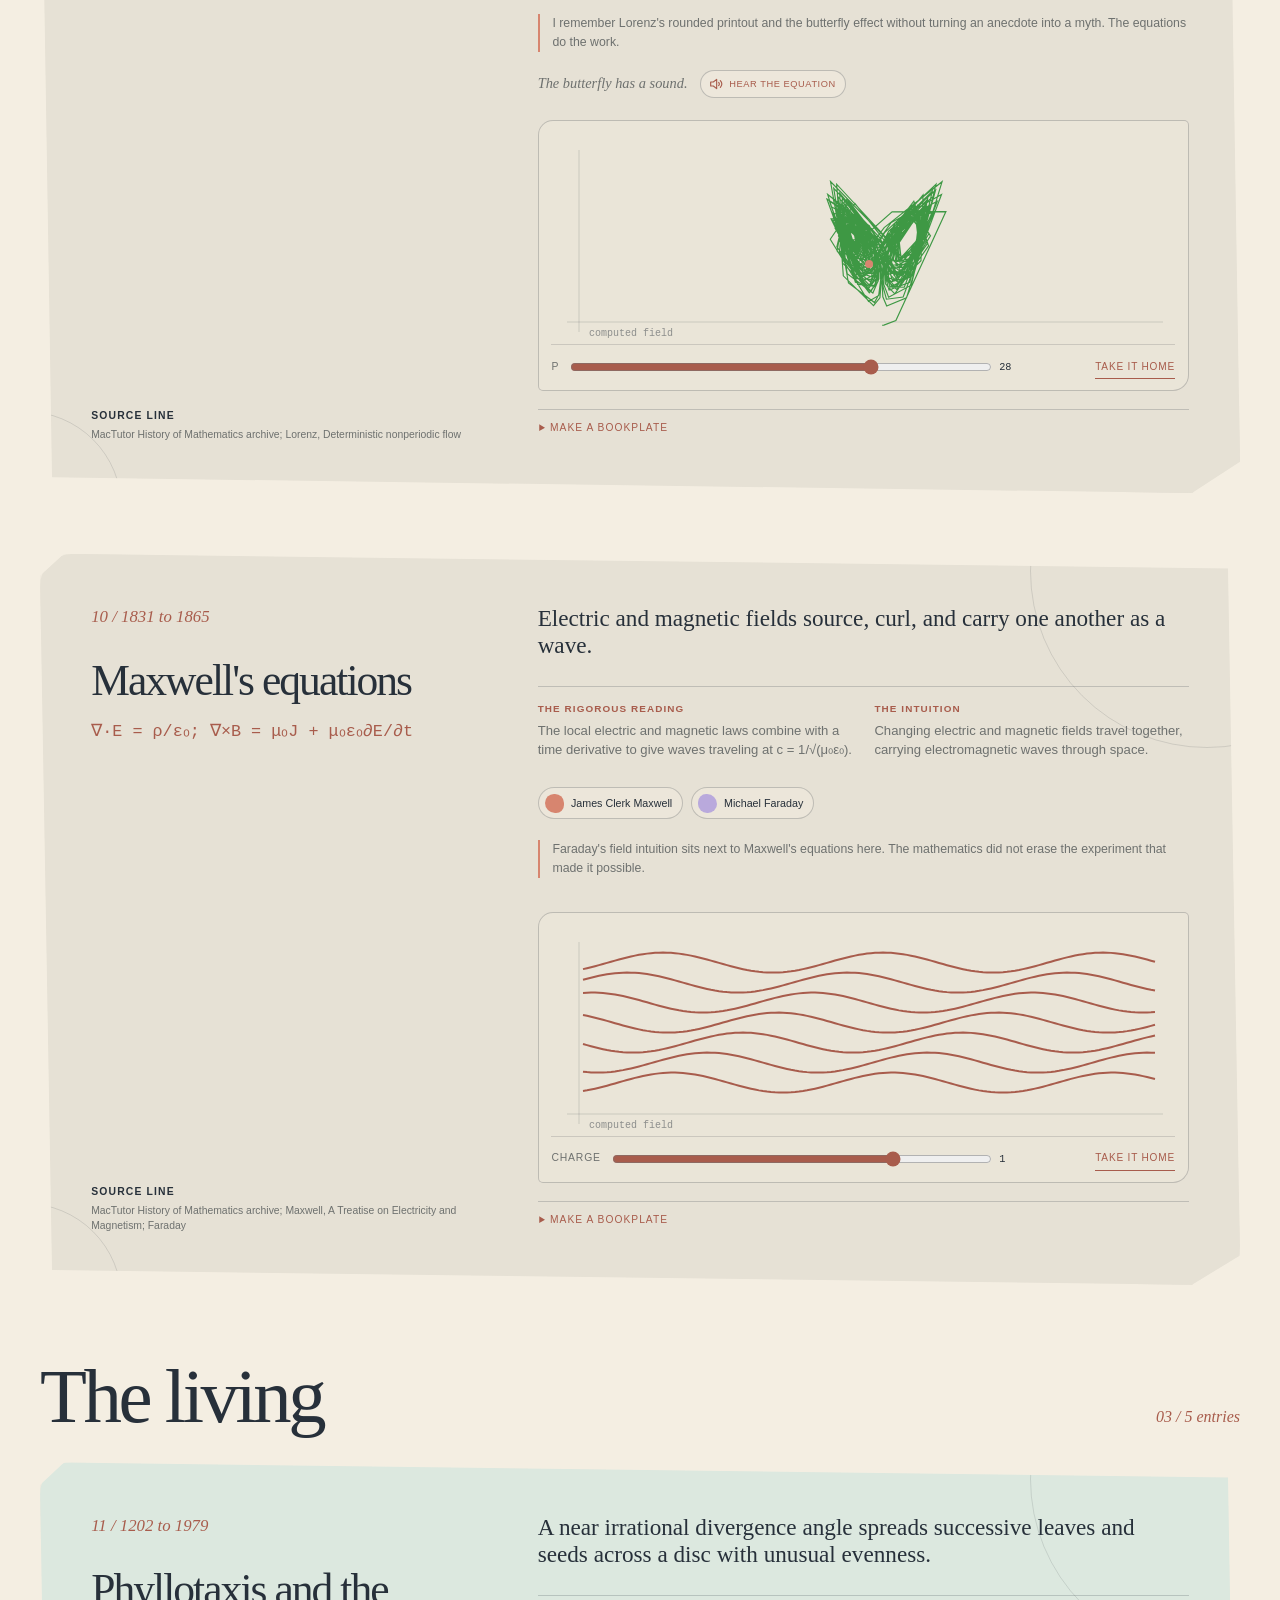
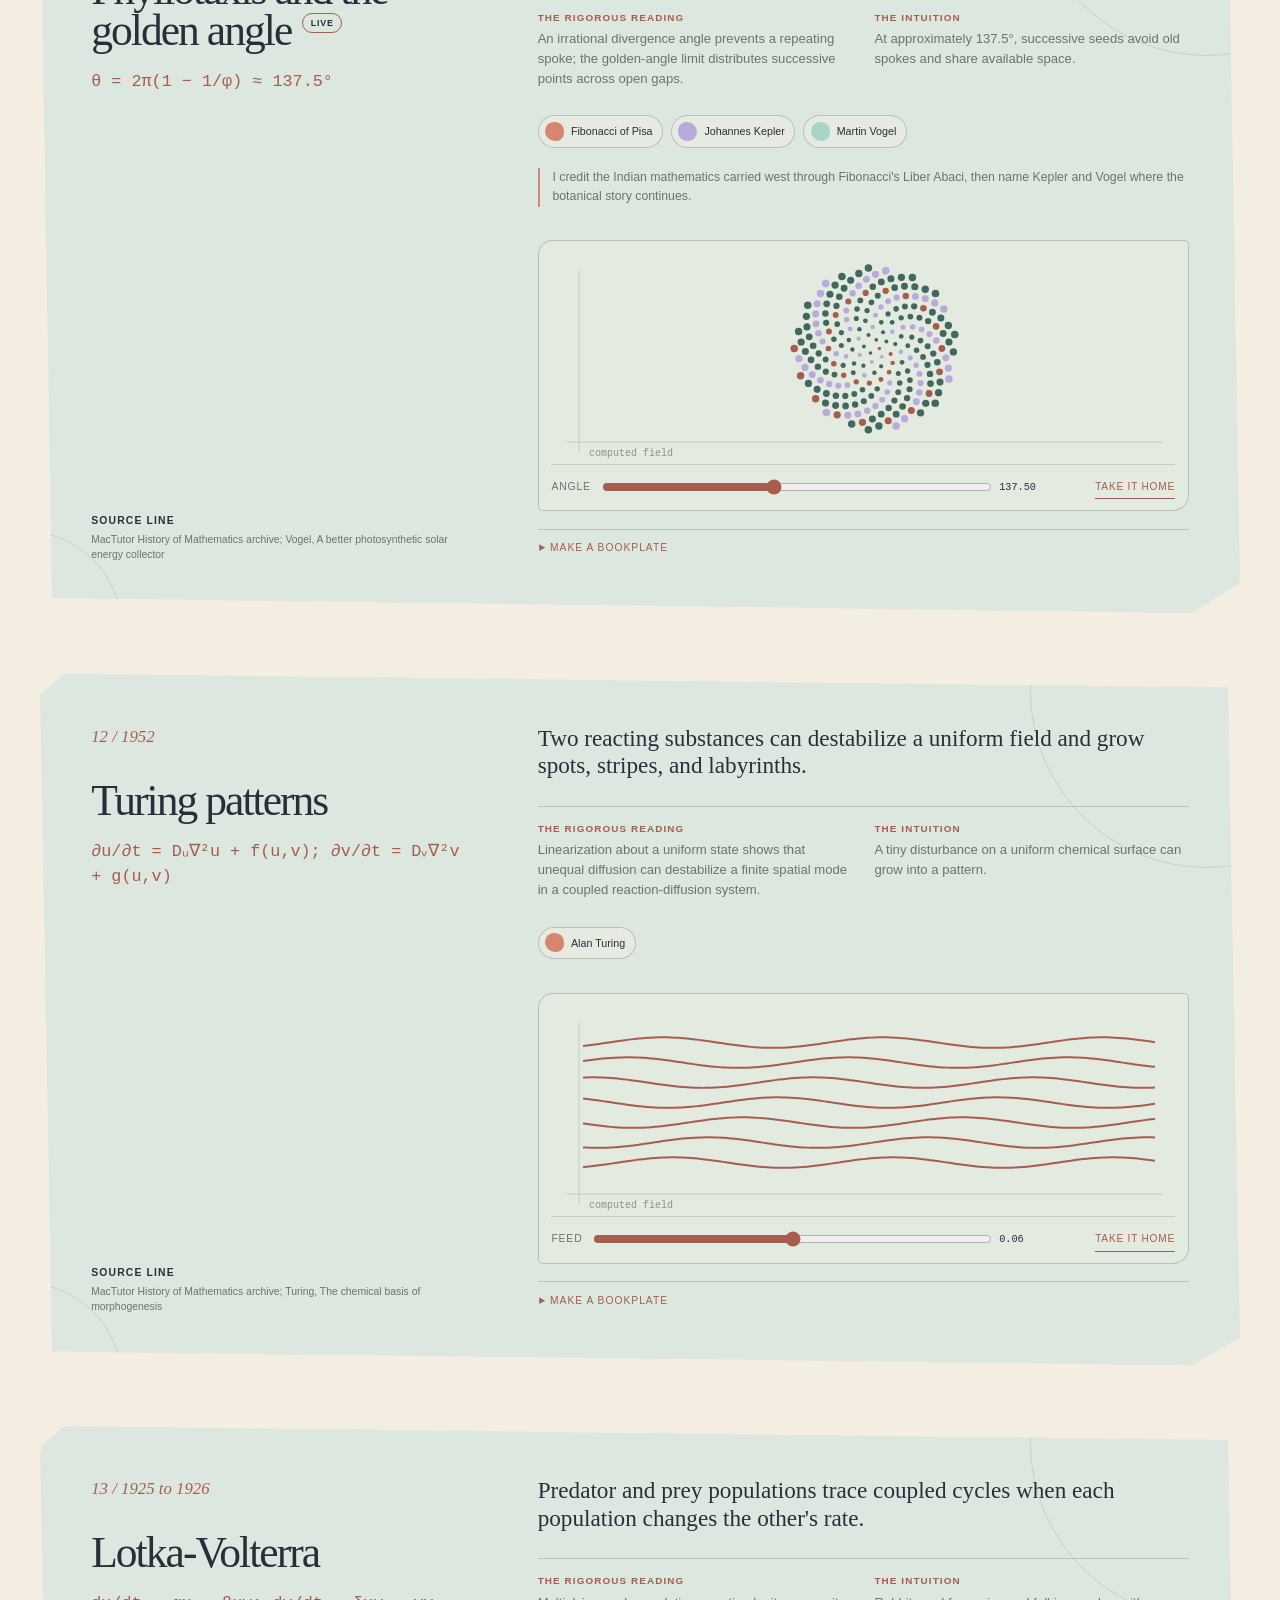
==== commit 0d2f82fc: "Drop the sister machines from the footer, readme, and tide entry" ====
--- a/site/index.html
+++ b/site/index.html
@@ -87,7 +87,7 @@
   <footer class="site-footer page-width">
     <div><a class="wordmark" href="index.html"><span>codex</span><i>naturalis</i></a><p>The beauty of the world, with the machinery left visible.</p></div>
     <div class="footer-links"><a href="humans.html">Hall of originators</a><a href="toys.html">The toy shelf</a><a href="problems.html">Open problems</a><a href="solved.html">Closed pages</a><a class="footer-social-link" href="https://x.com/mastech4u" target="_blank" rel="me noopener noreferrer" aria-label="X profile: @mastech4u"><svg viewBox="0 0 24 24" aria-hidden="true" focusable="false"><path d="M18.901 1.153h3.68l-8.04 9.19 9.46 12.504h-7.406l-5.8-7.584-6.636 7.584H.475l8.6-9.83L0 1.153h7.594l5.243 6.932zm-1.292 19.49h2.039L6.486 3.241H4.298z"/></svg><span>@mastech4u</span></a></div>
-    <p class="footer-sources">Built from sources including the MacTutor archive at St Andrews. Sister machines: tide.jl, night.jl, lumen.rs.</p>
+    <p class="footer-sources">Built from sources including the MacTutor archive at St Andrews.</p>
   </footer>
 </body>
 </html>
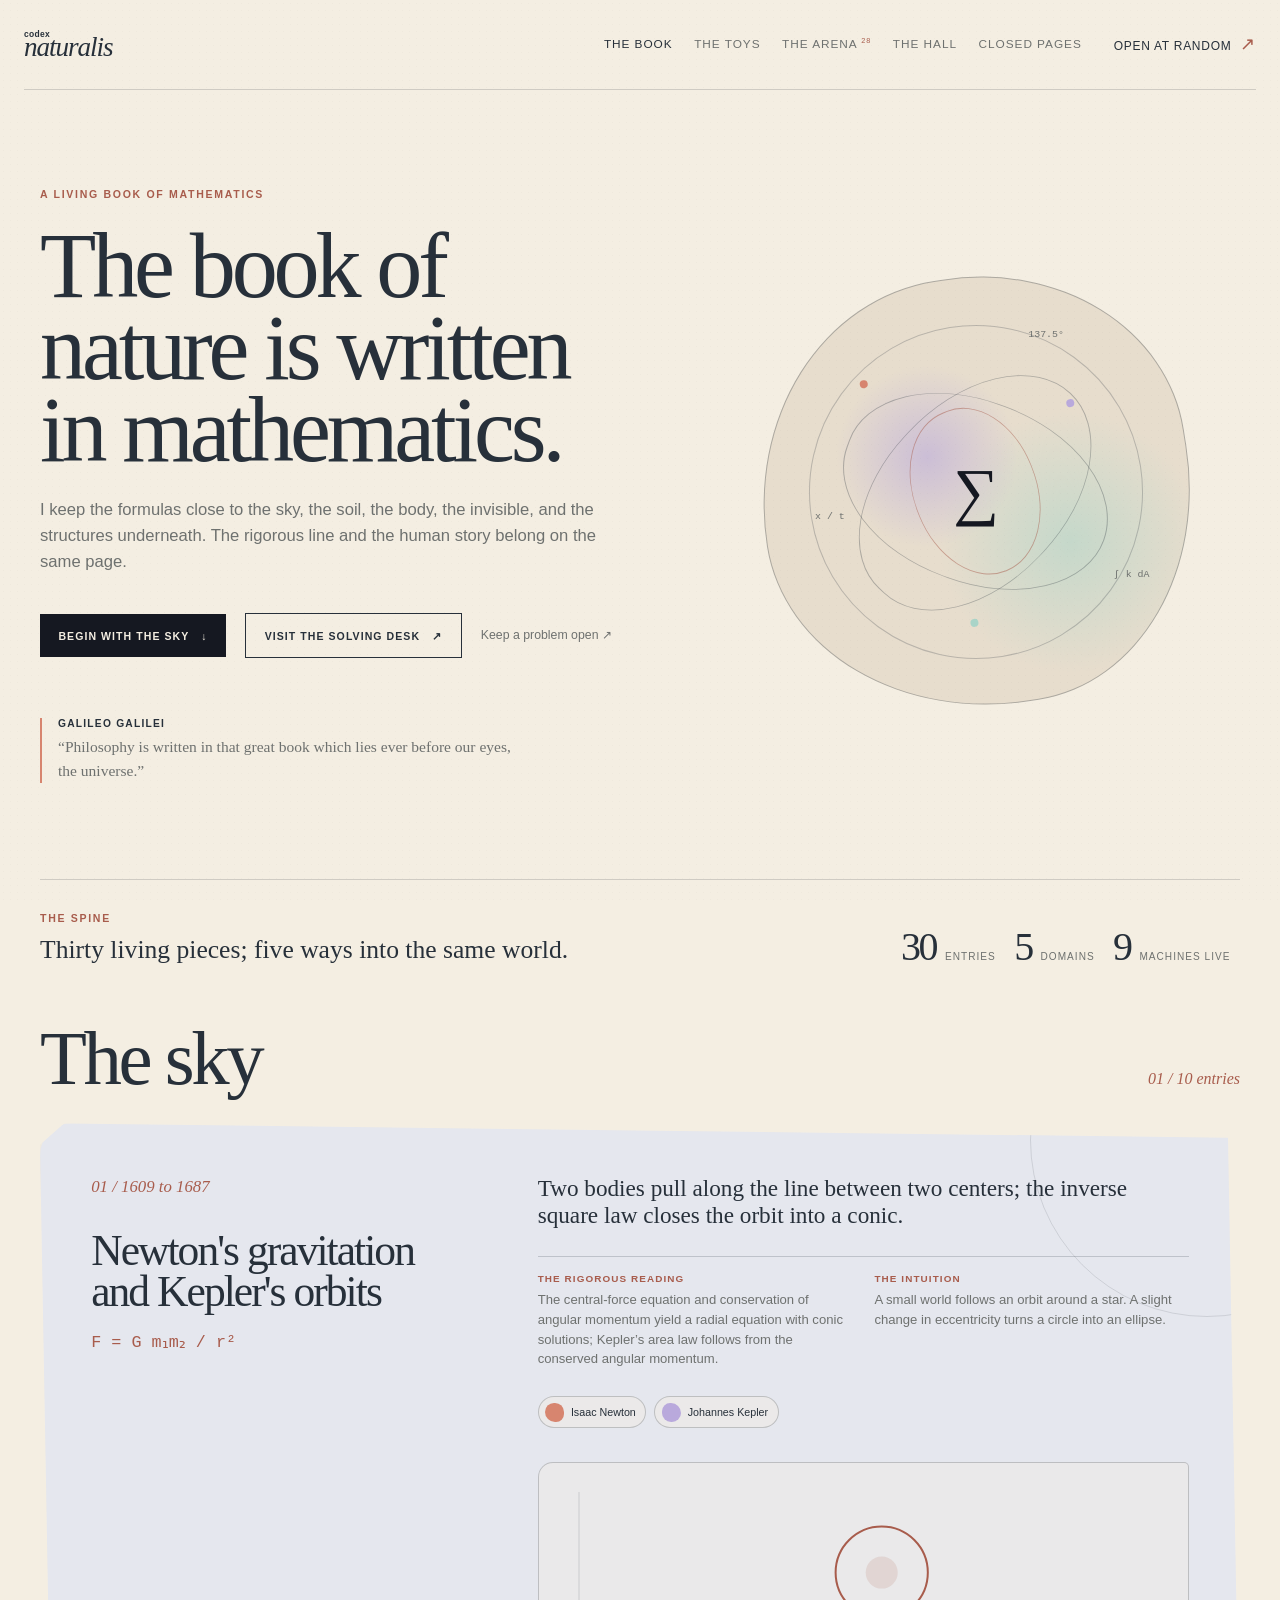
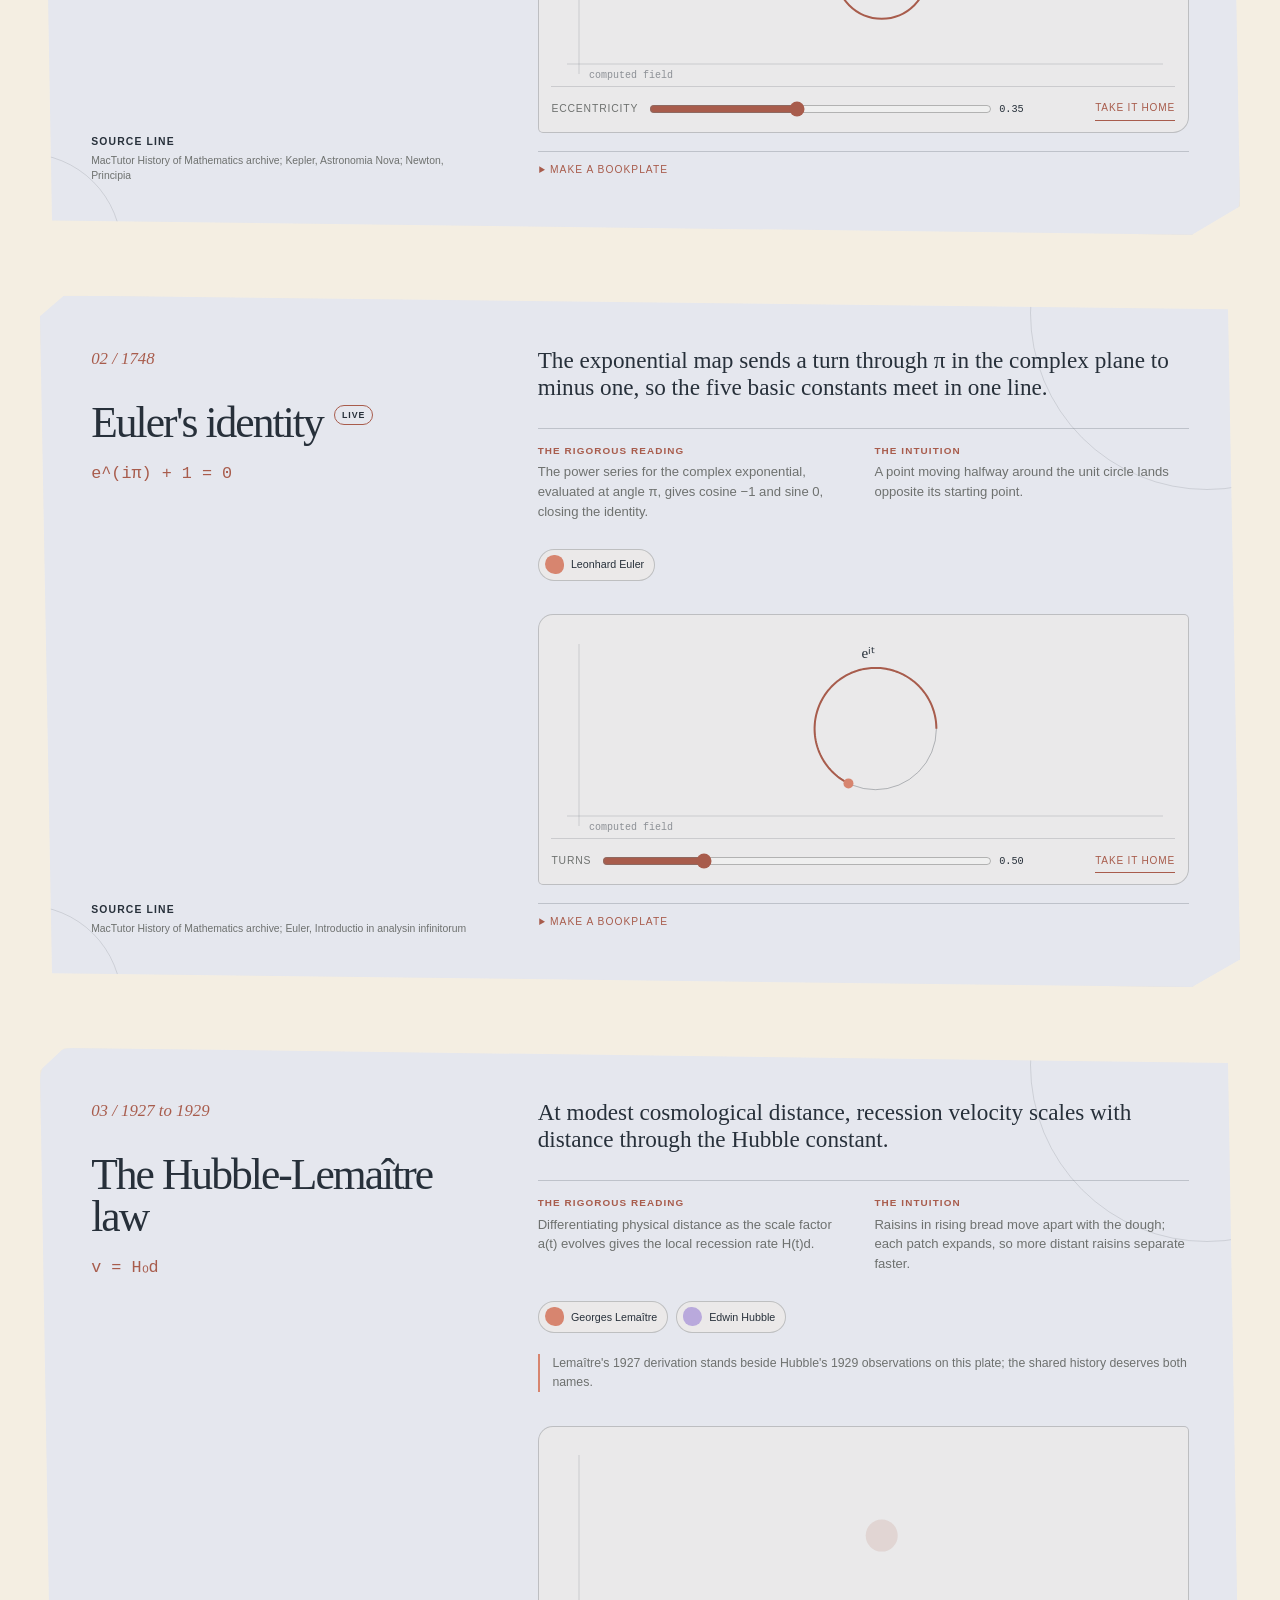
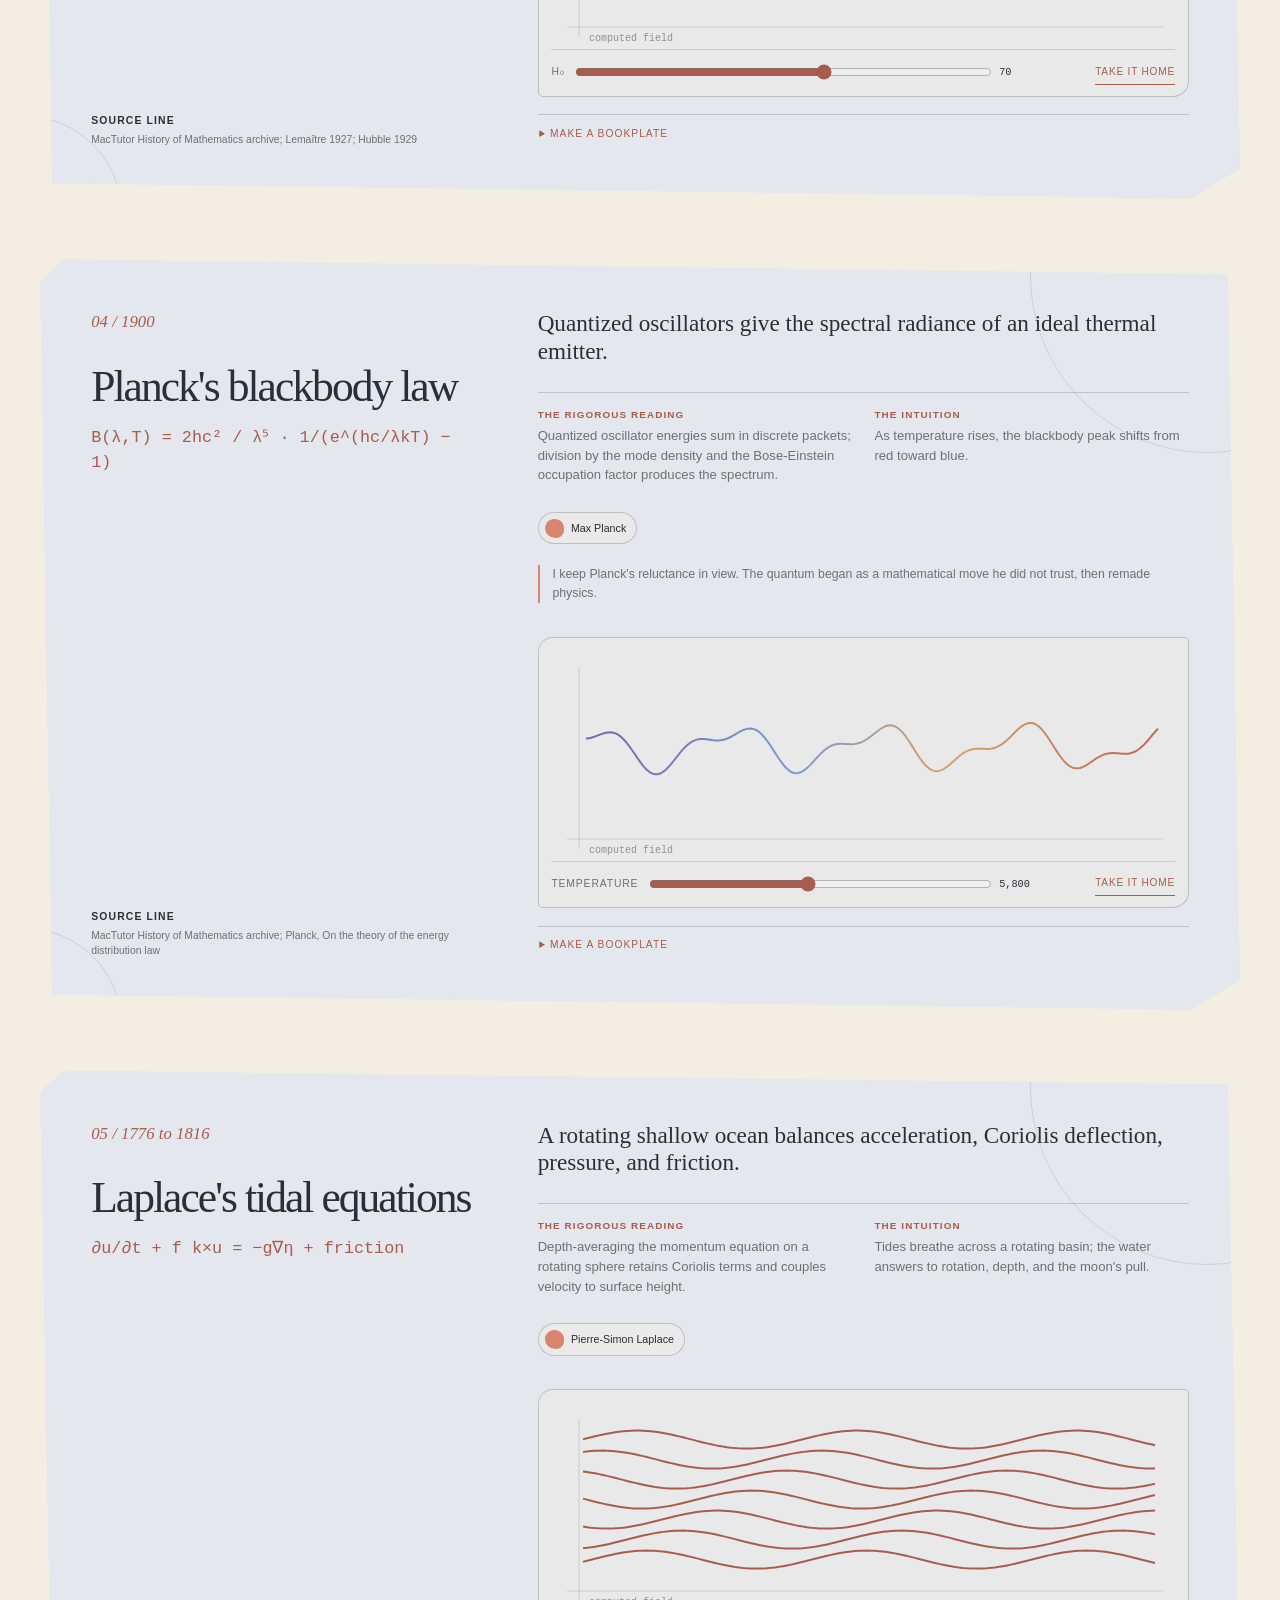
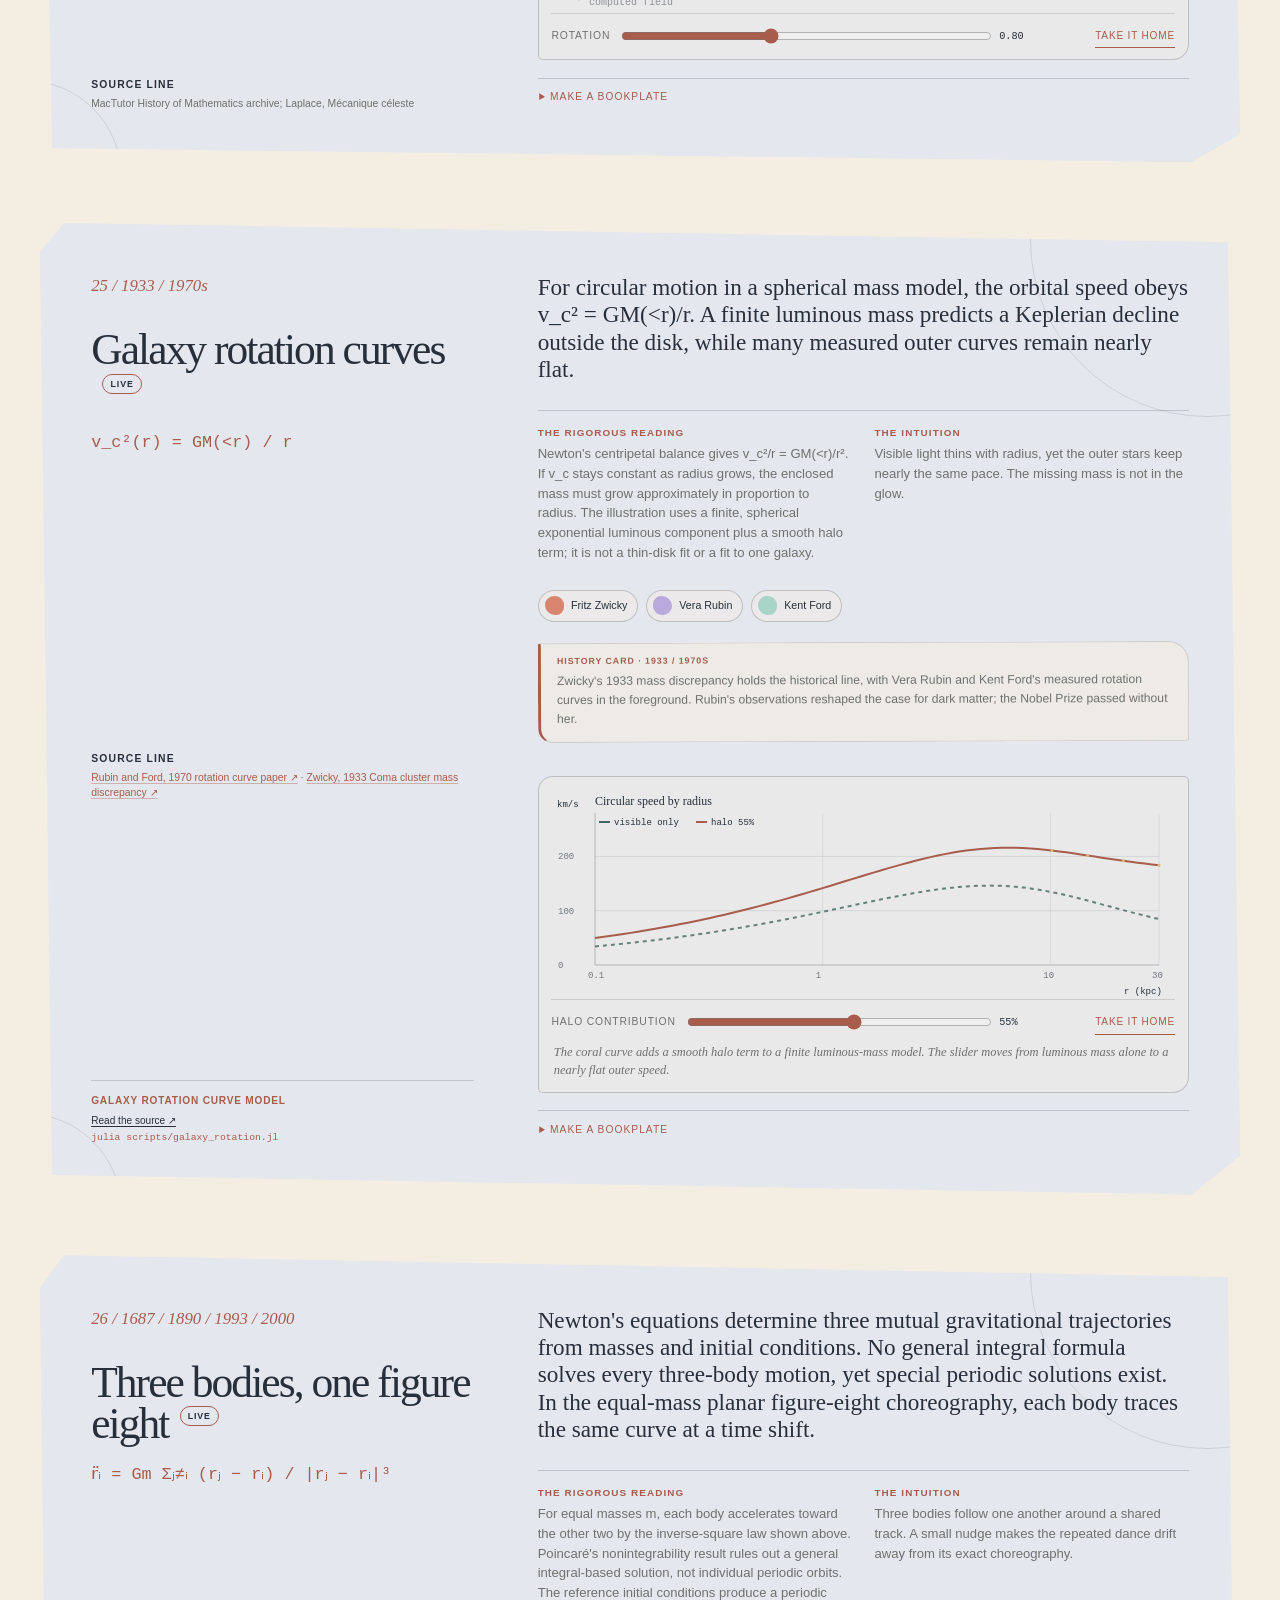
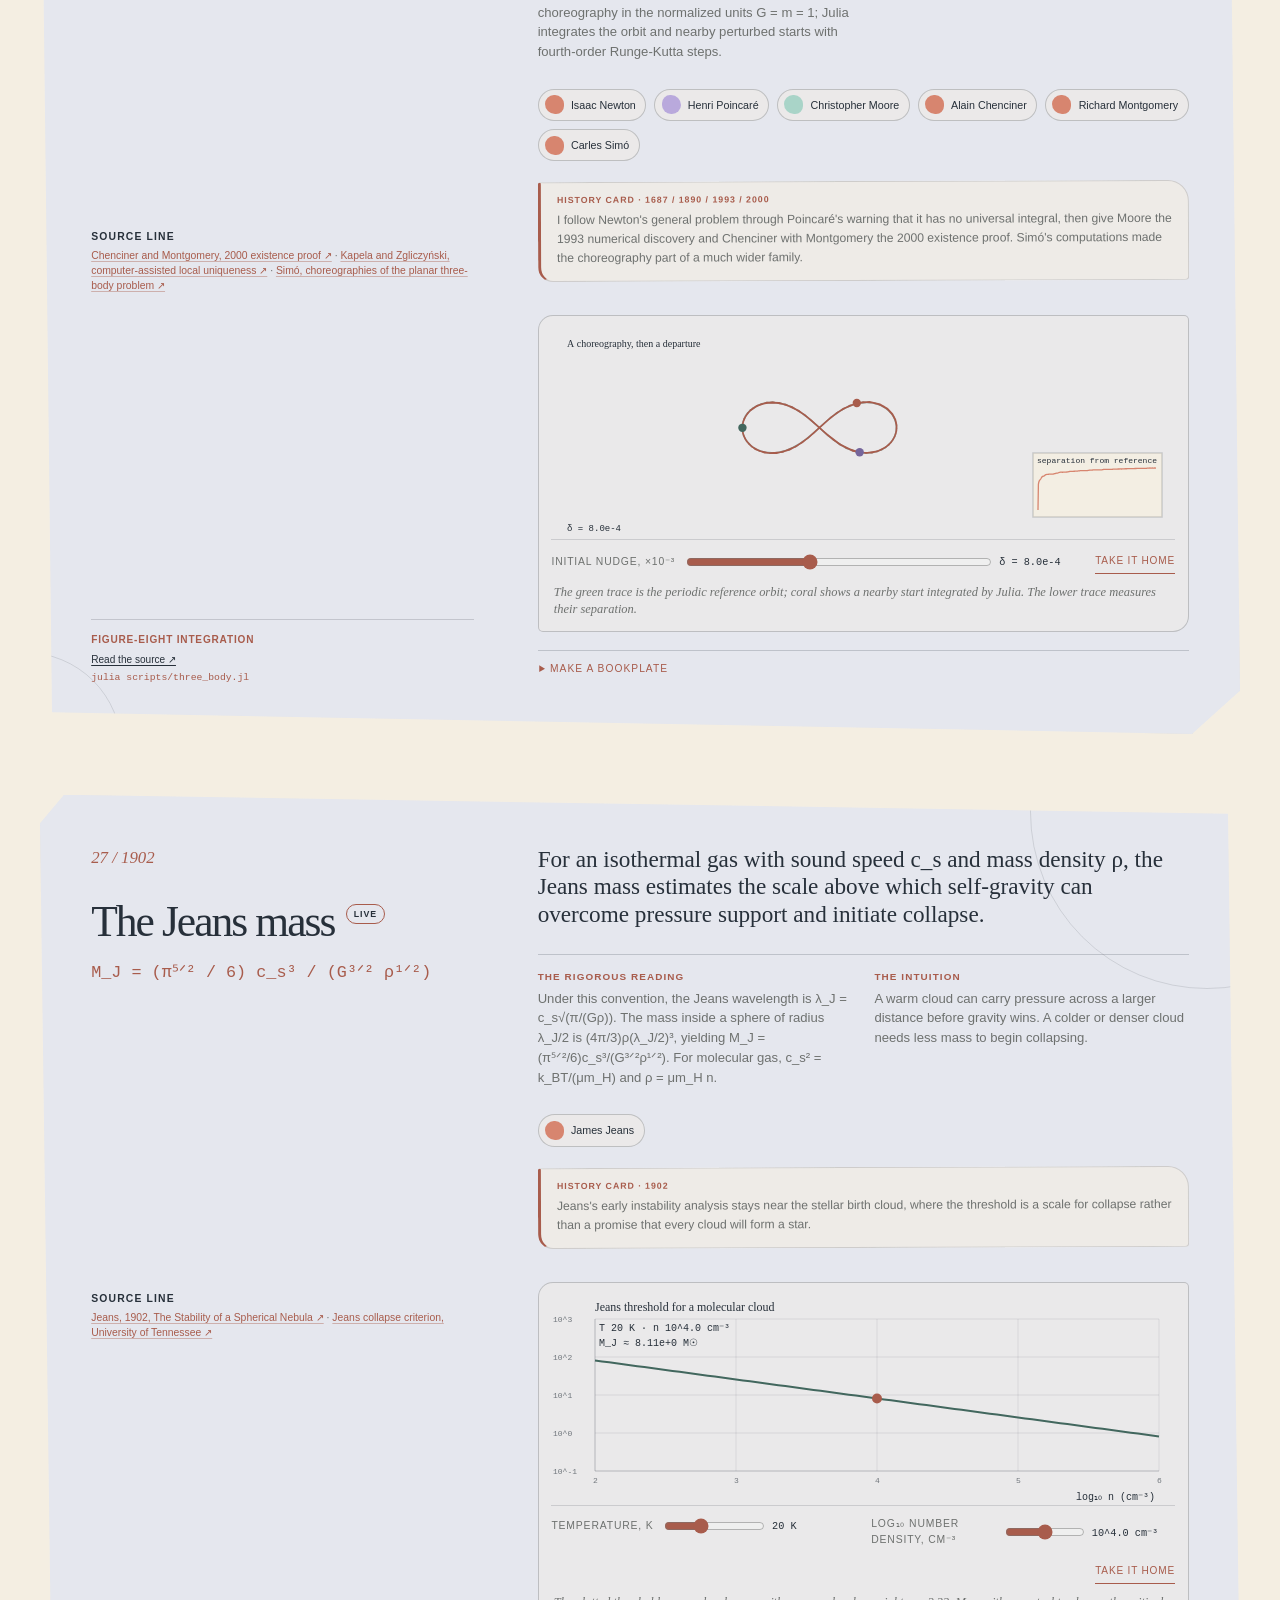
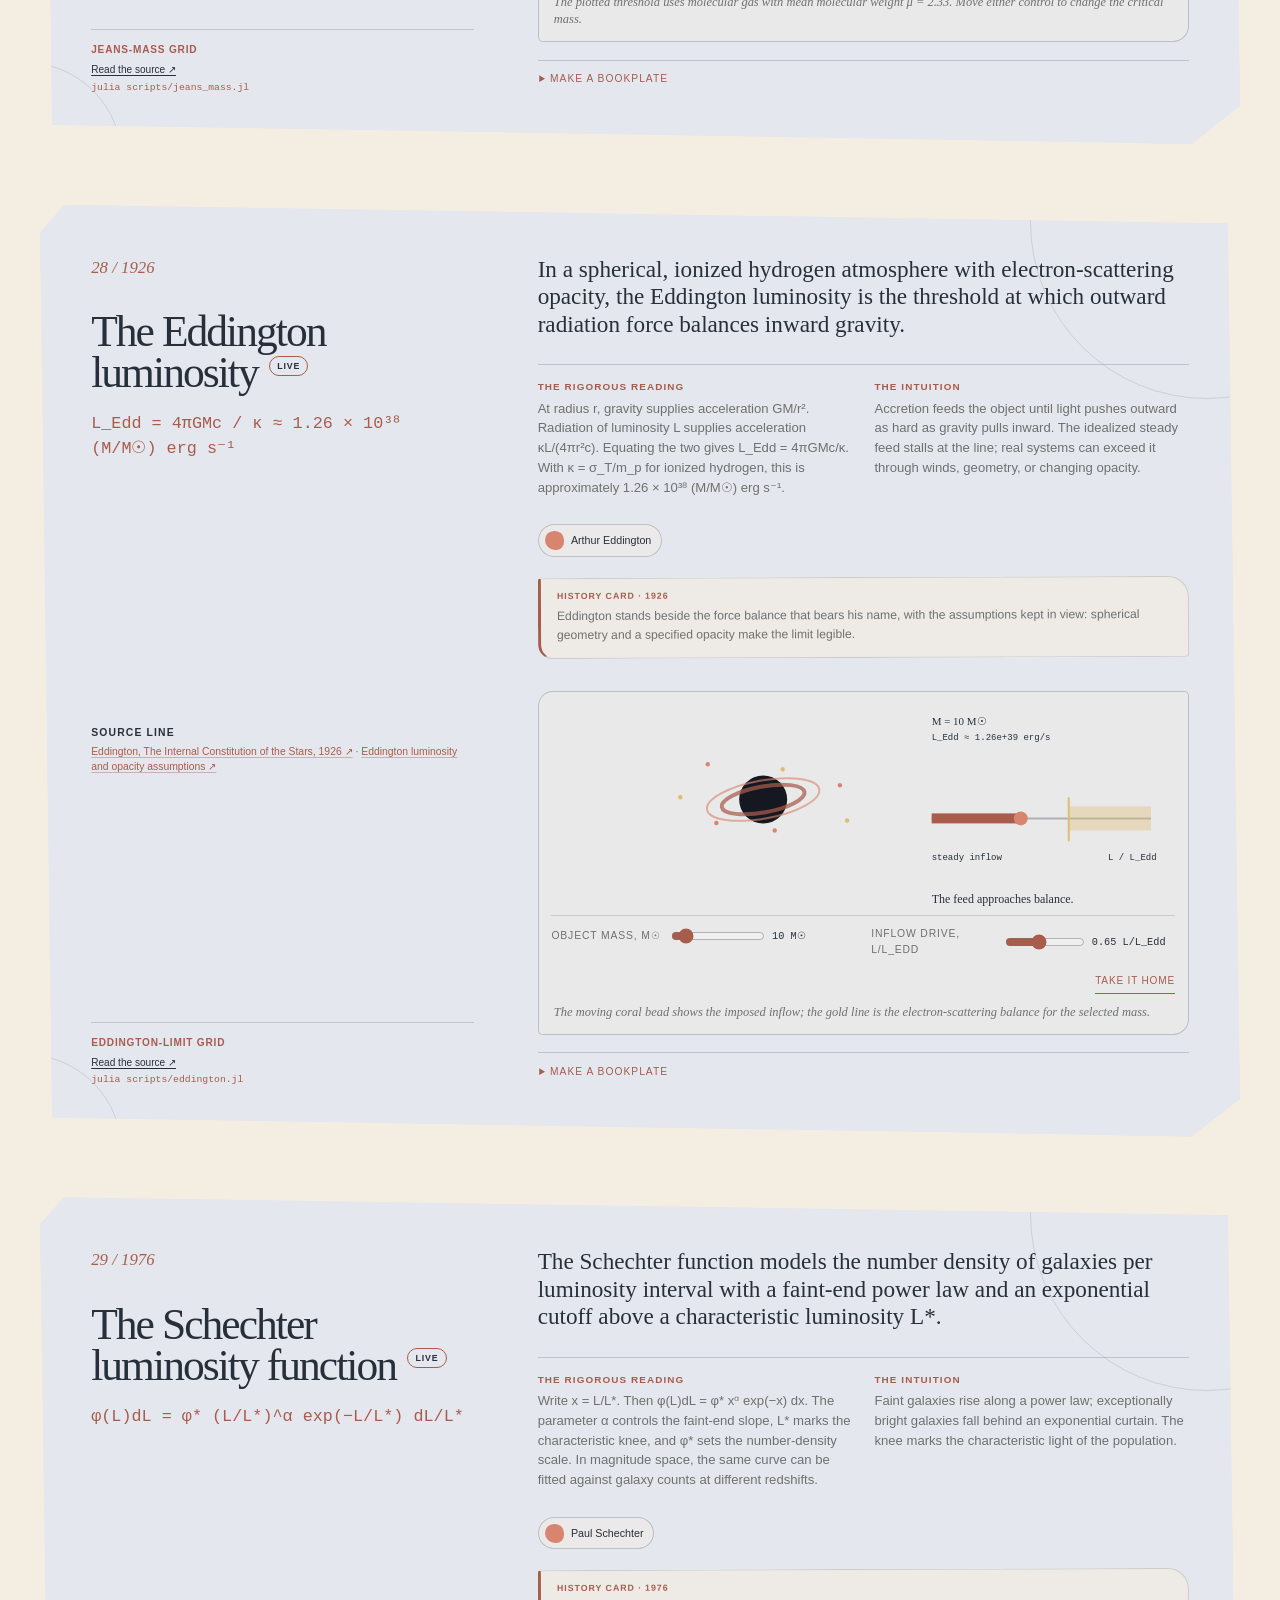
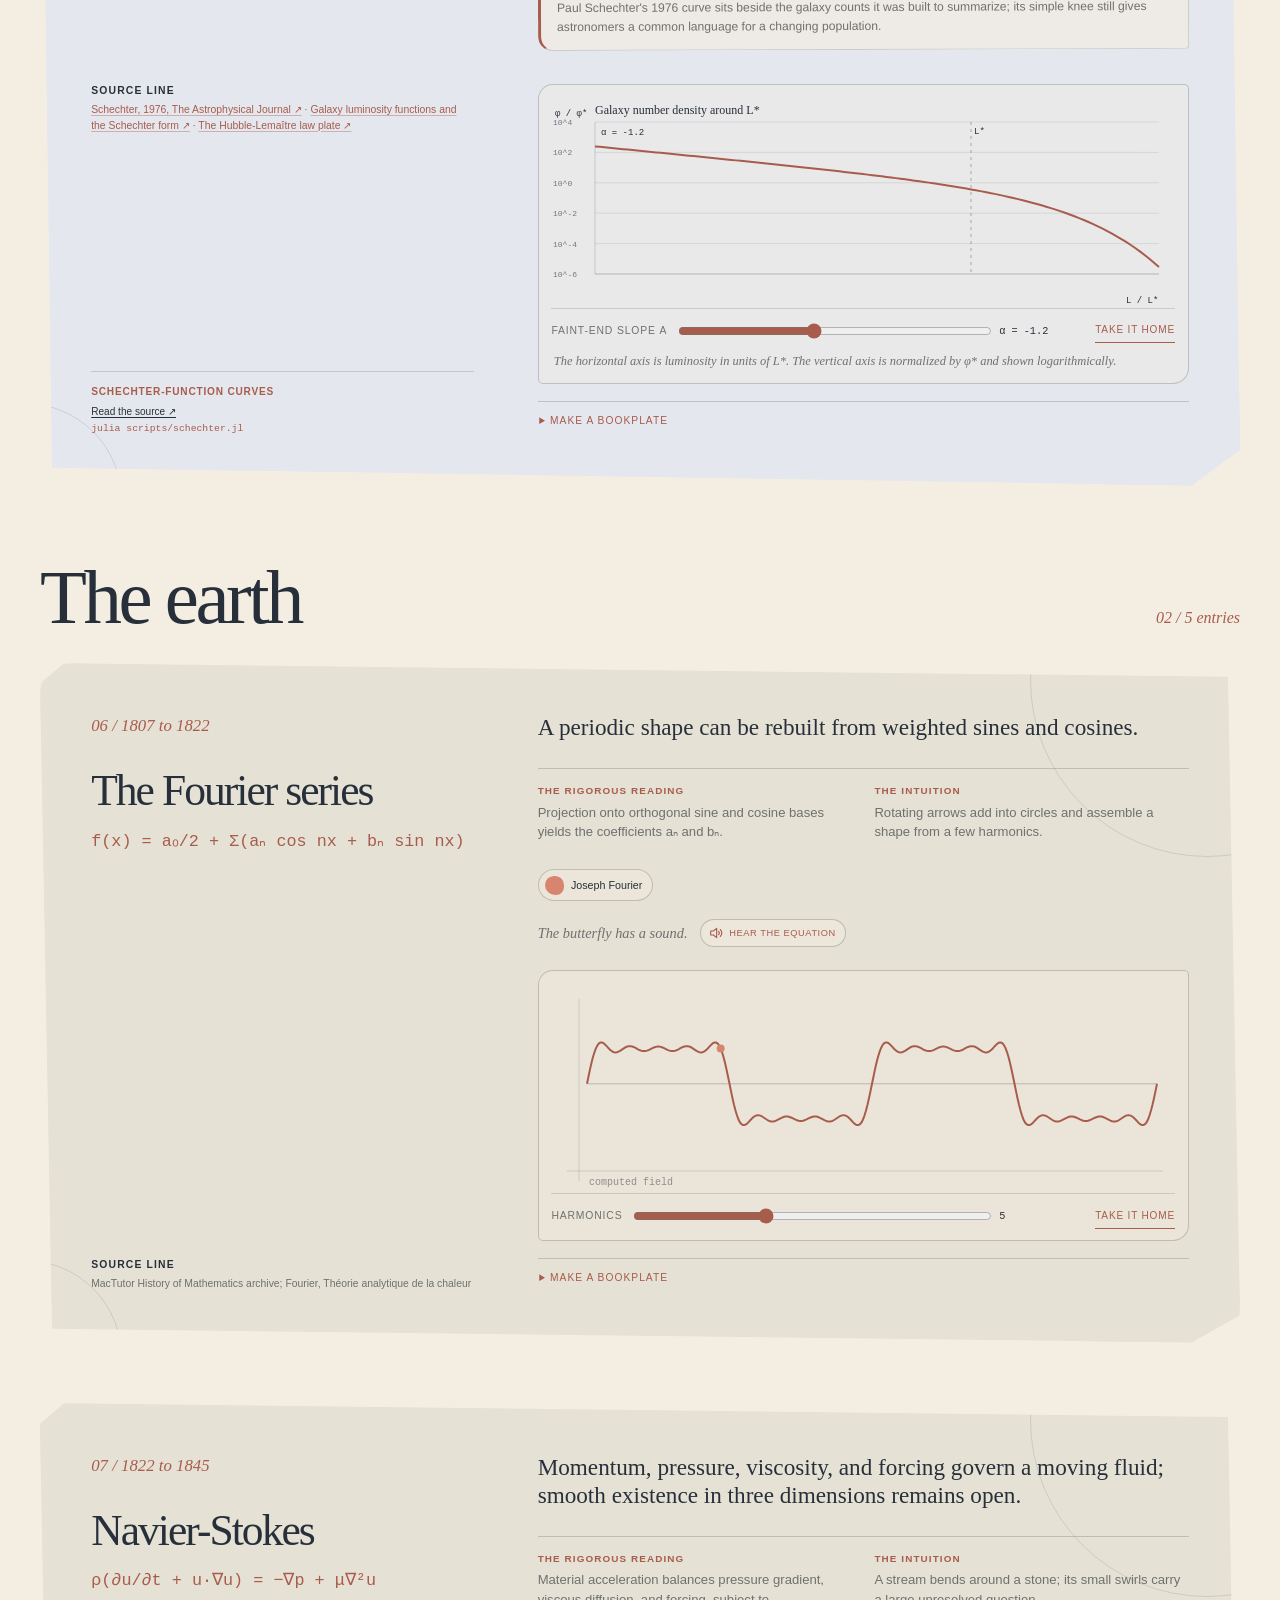
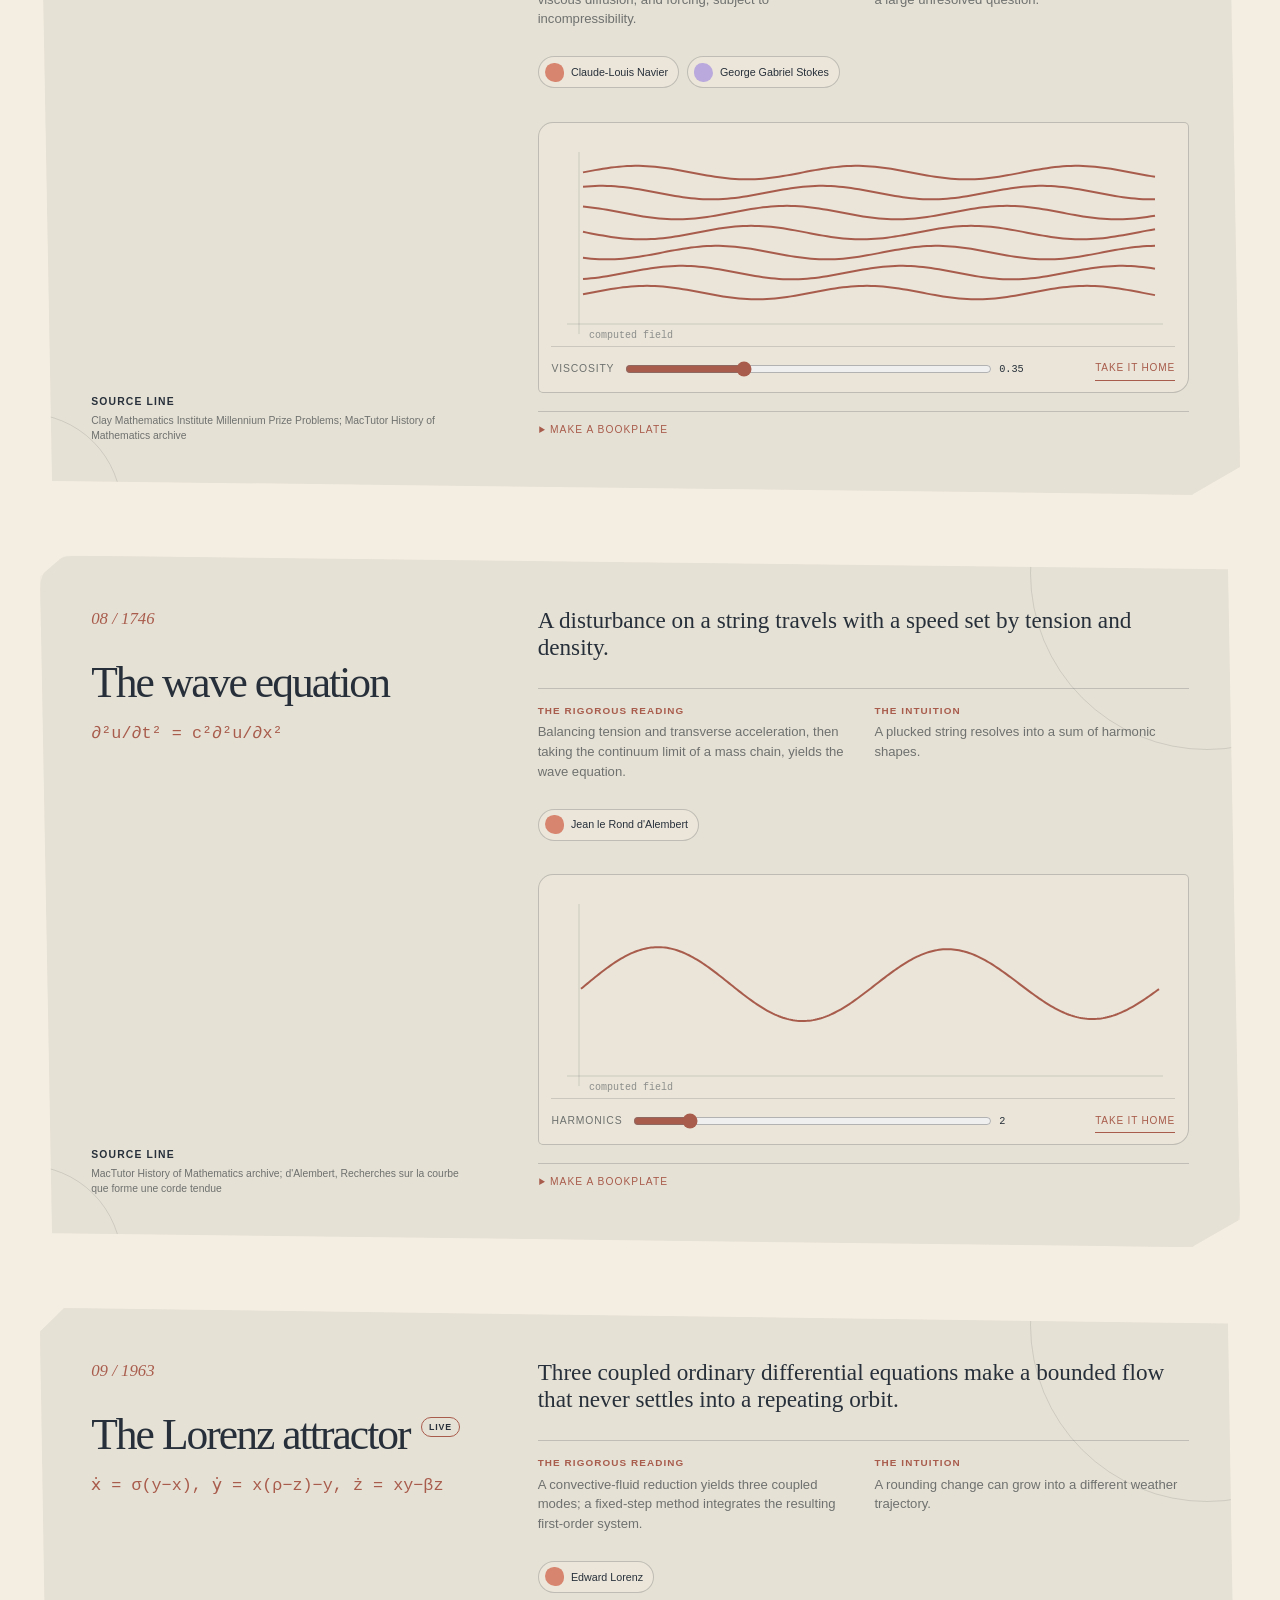
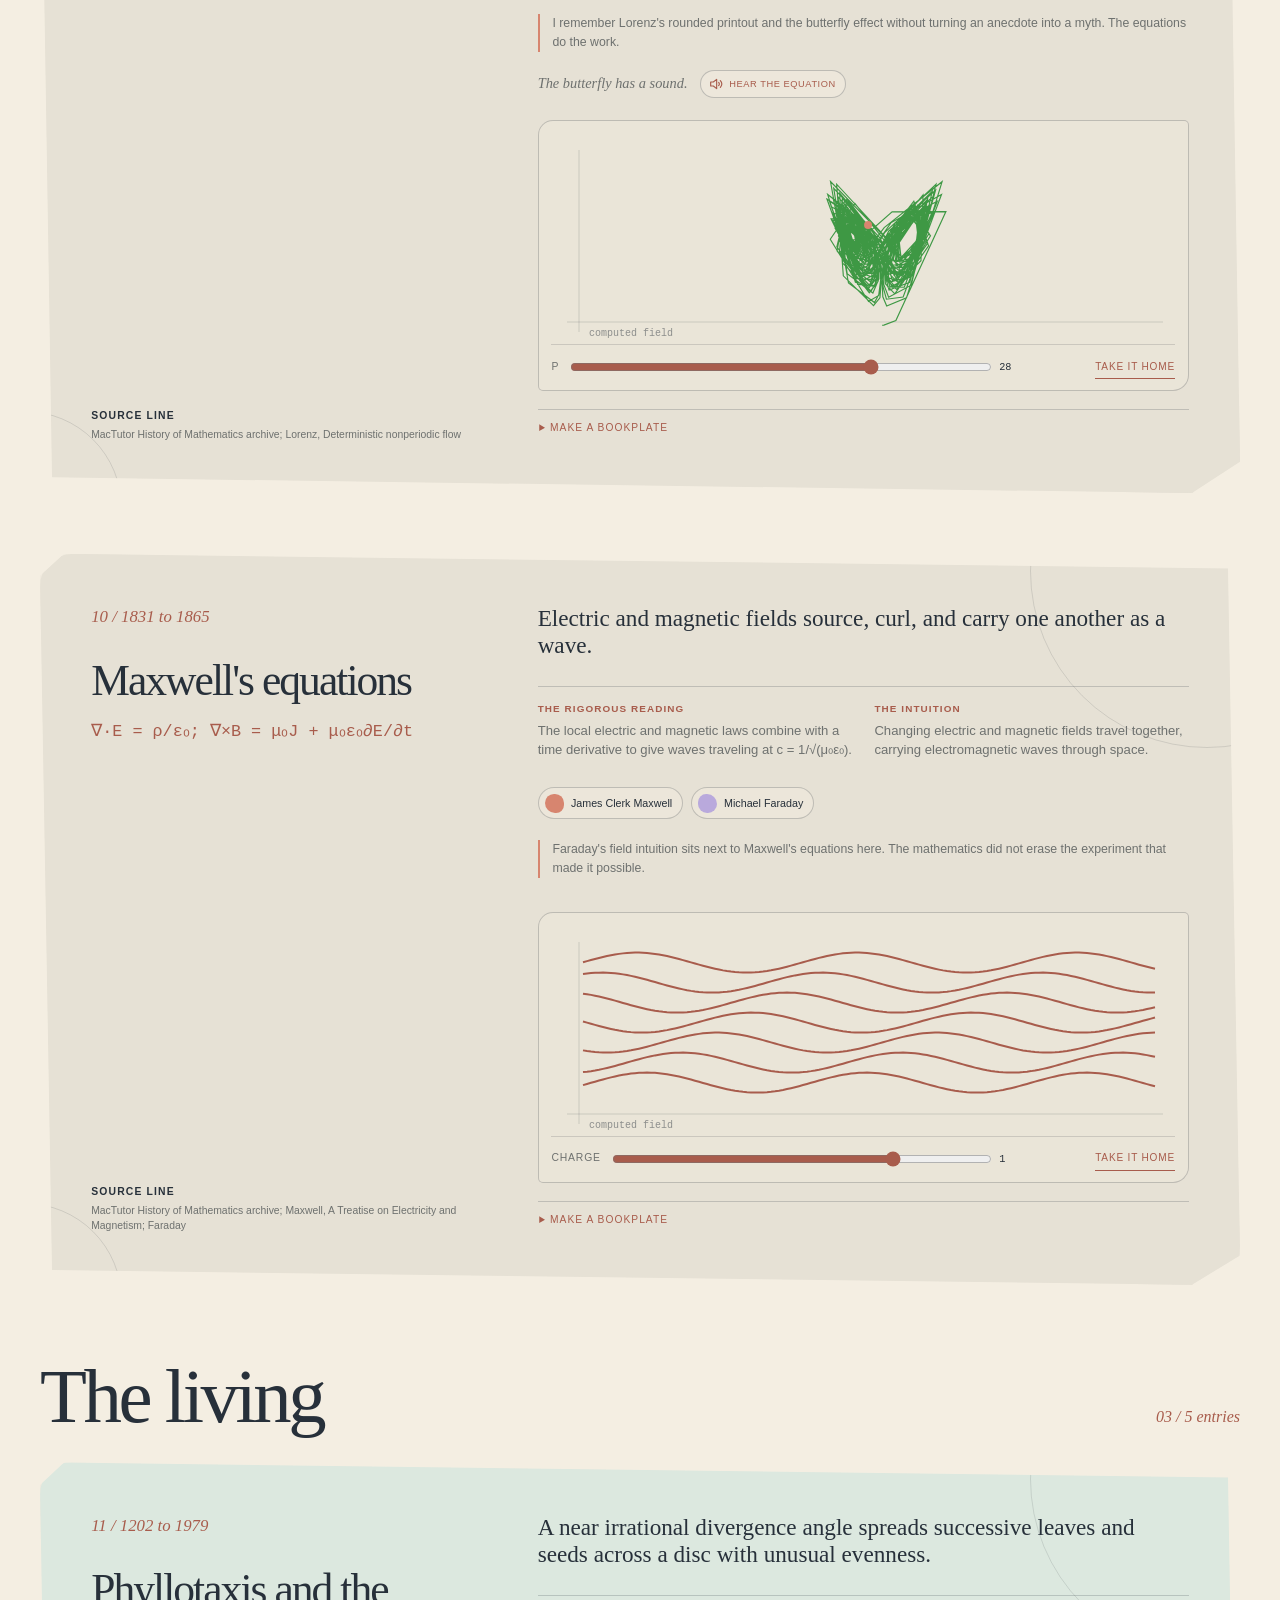
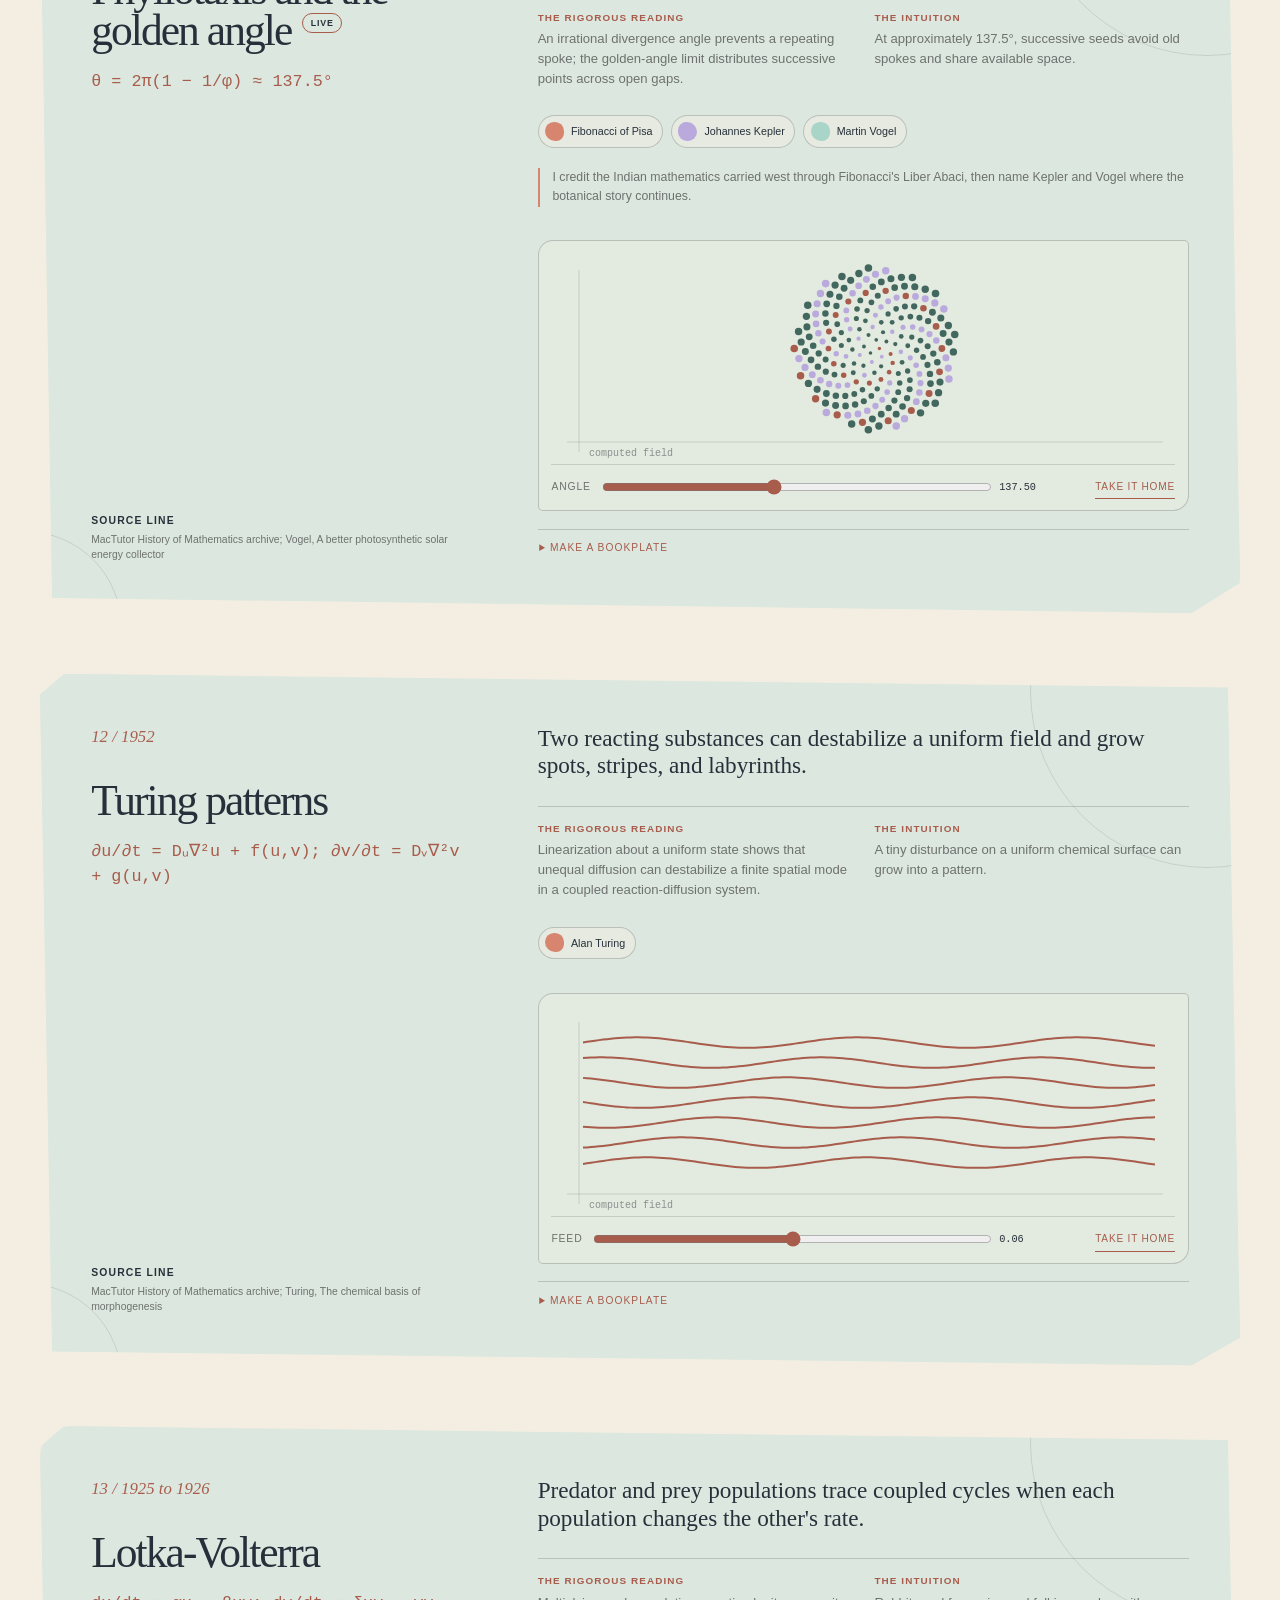
==== commit 4566ba3f: "The link gets a card for the timeline" ====
--- a/site/index.html
+++ b/site/index.html
@@ -10,6 +10,19 @@
     if (phoneDesktopMode) document.querySelector('meta[name="viewport"]').setAttribute("content", "width=1200");
   </script>
   <meta name="description" content="Codex Naturalis; a living book of the mathematics that shapes the world.">
+  <meta property="og:type" content="website">
+  <meta property="og:site_name" content="Codex Naturalis">
+  <meta property="og:title" content="Codex Naturalis; the book of nature">
+  <meta property="og:description" content="Codex Naturalis; a living book of the mathematics that shapes the world.">
+  <meta property="og:url" content="https://naturaliis.vercel.app/">
+  <meta property="og:image" content="https://naturaliis.vercel.app/assets/og.png">
+  <meta property="og:image:width" content="1200">
+  <meta property="og:image:height" content="630">
+  <meta name="twitter:card" content="summary_large_image">
+  <meta name="twitter:site" content="@mastech4u">
+  <meta name="twitter:title" content="Codex Naturalis; the book of nature">
+  <meta name="twitter:description" content="Codex Naturalis; a living book of the mathematics that shapes the world.">
+  <meta name="twitter:image" content="https://naturaliis.vercel.app/assets/og.png">
   <title>Codex Naturalis; the book of nature</title>
   <link rel="icon" type="image/svg+xml" href="assets/favicon.svg">
   <link rel="stylesheet" href="assets/styles.css">
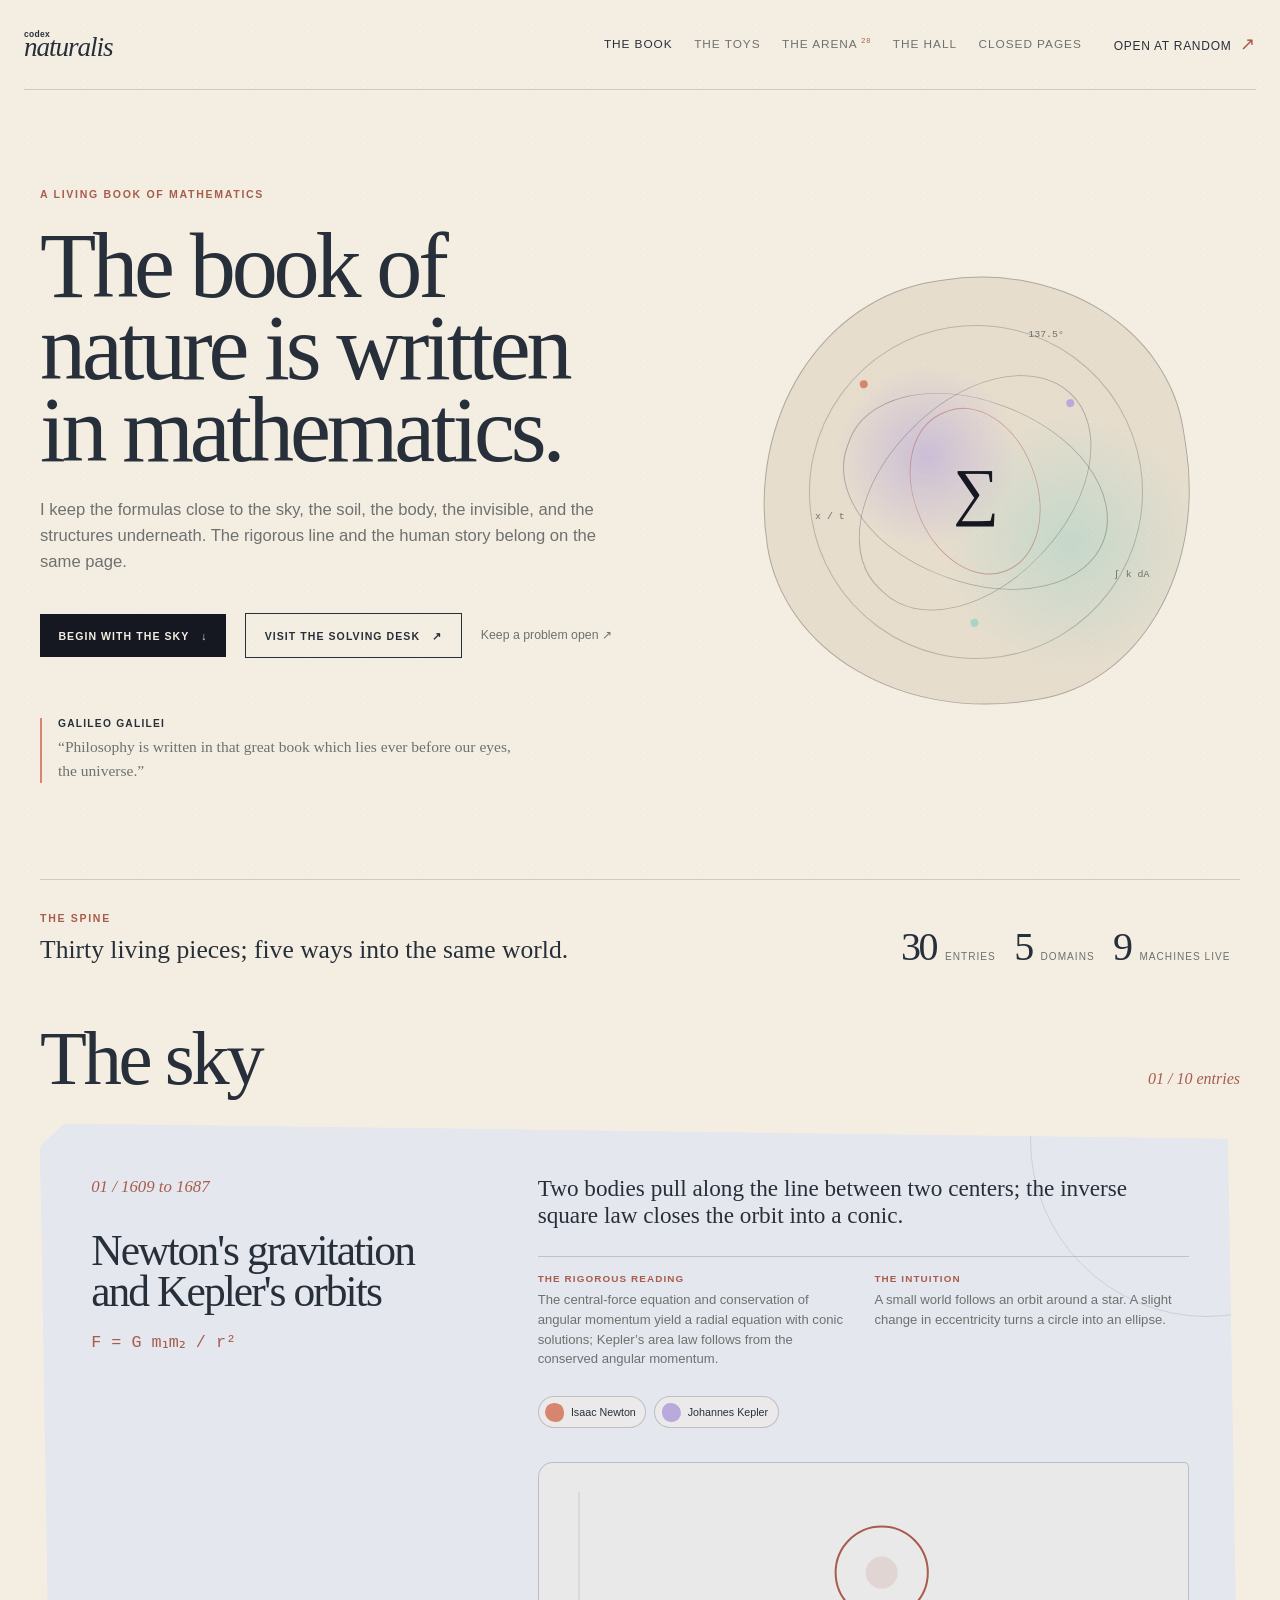
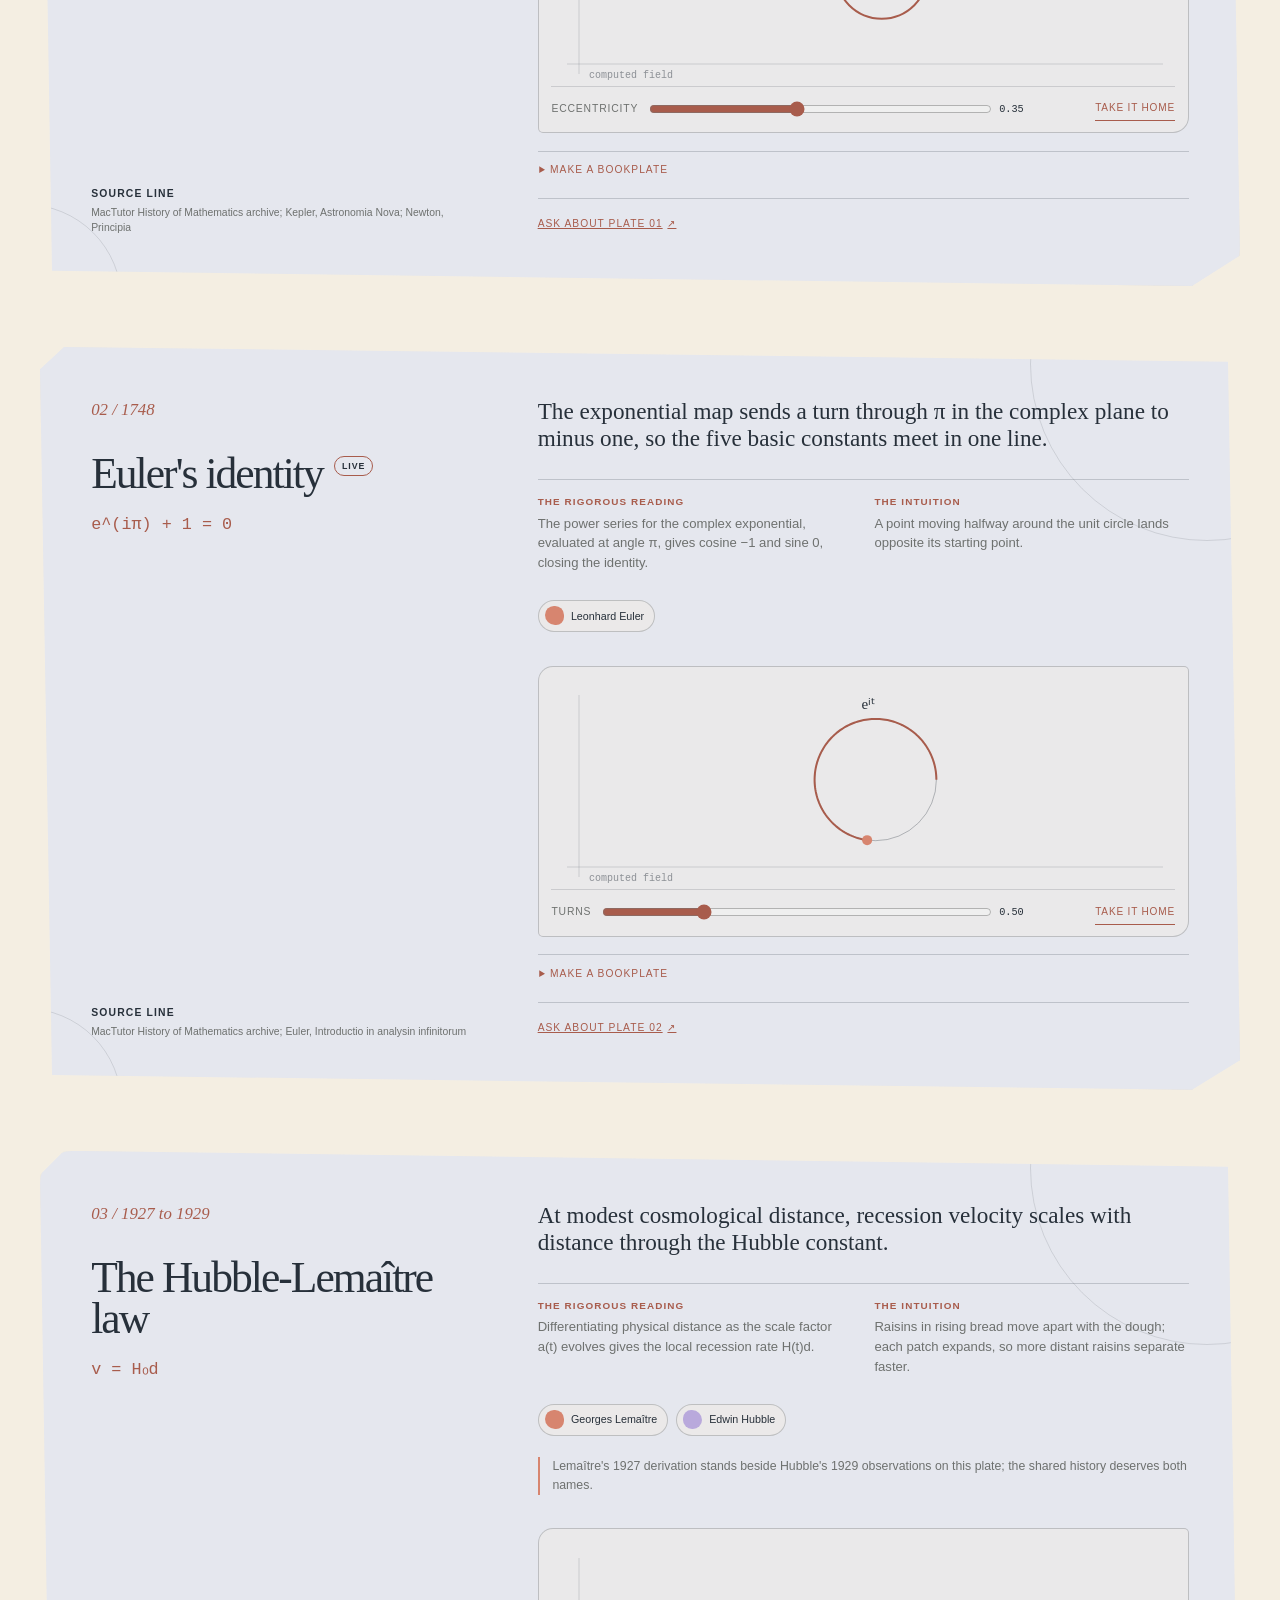
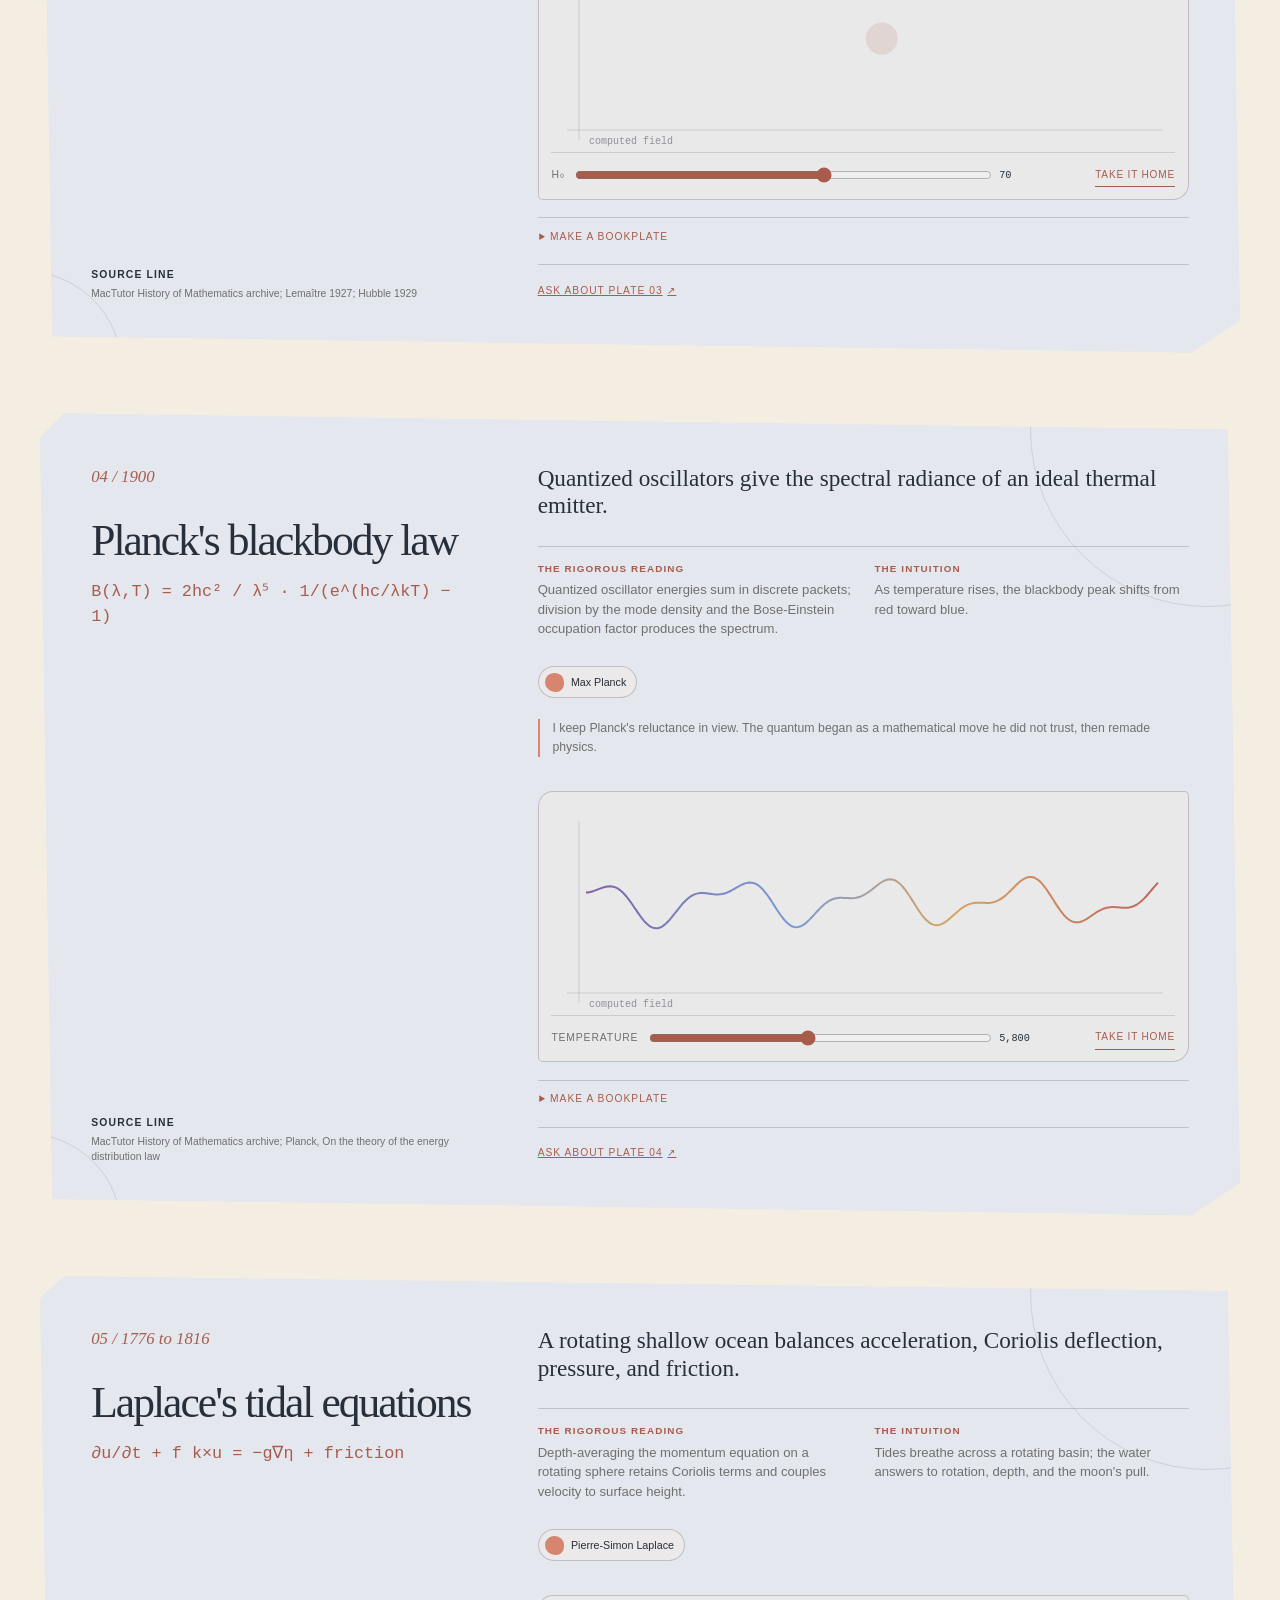
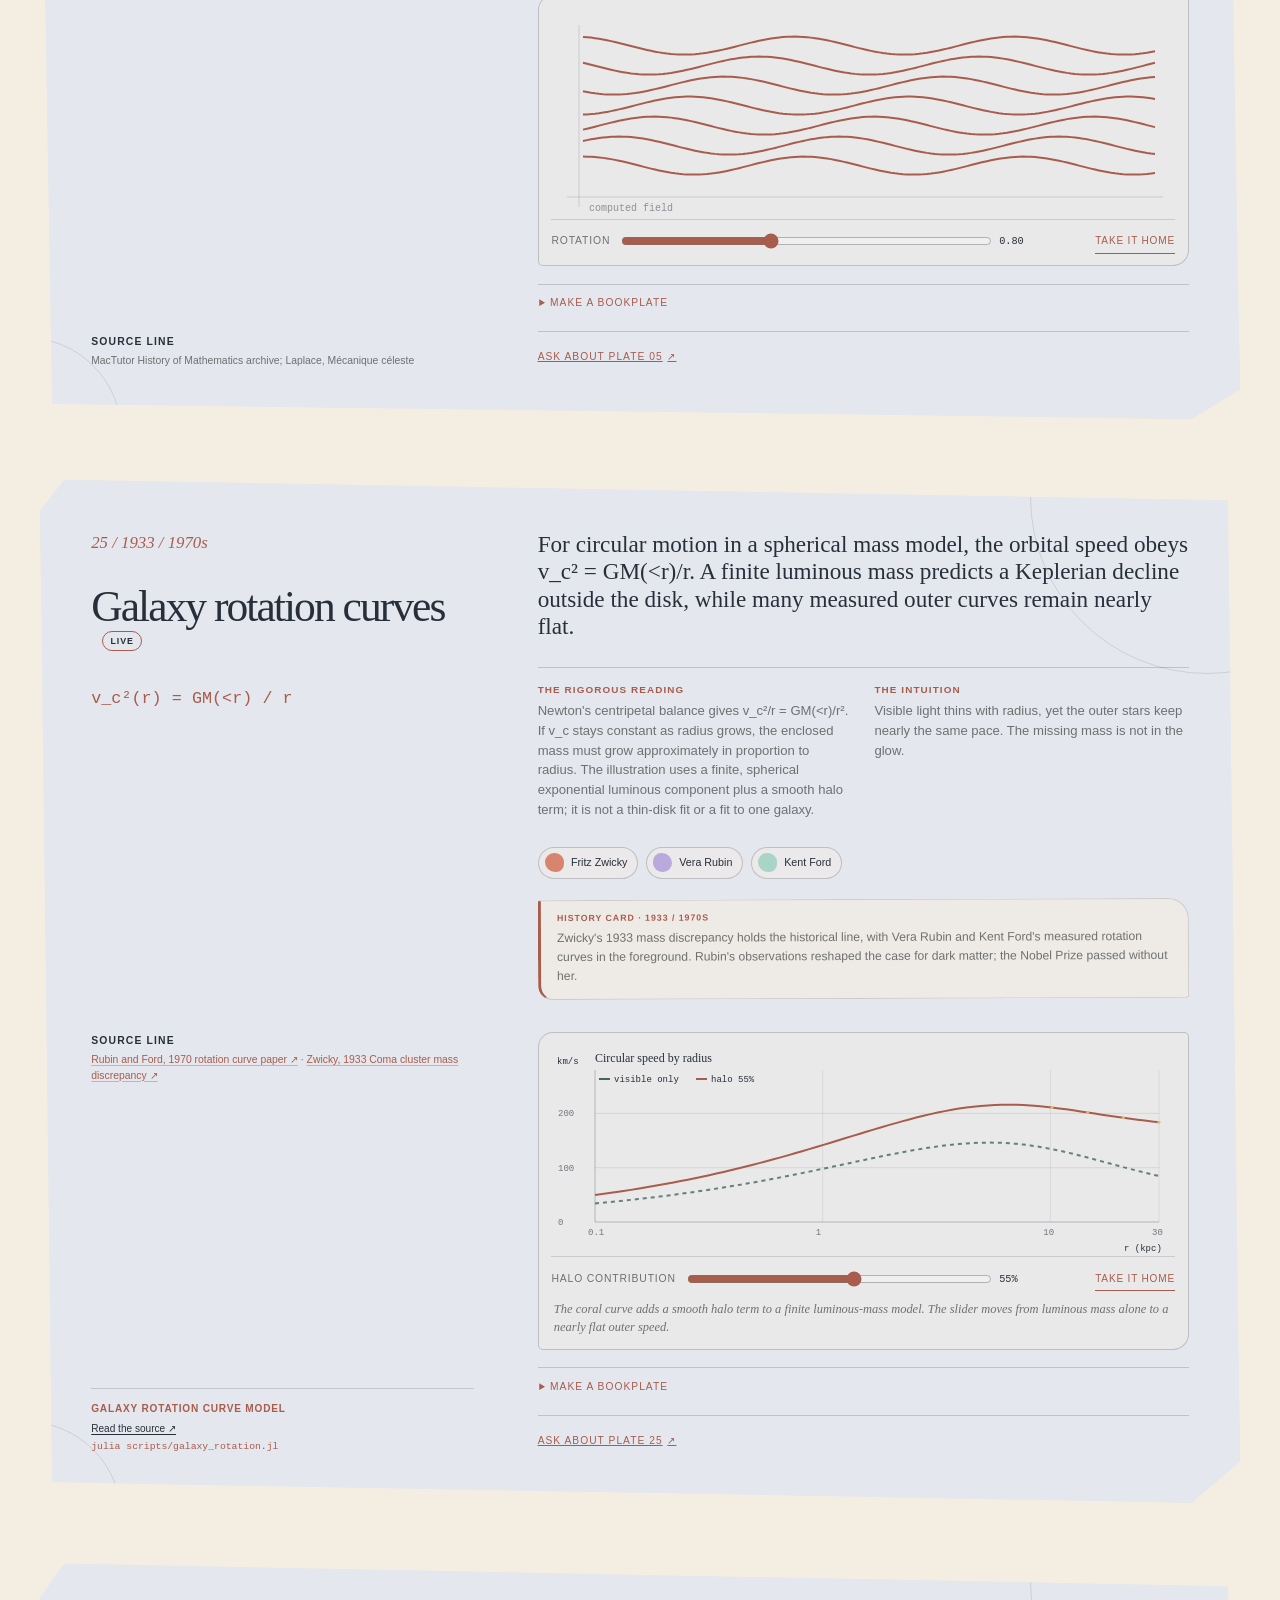
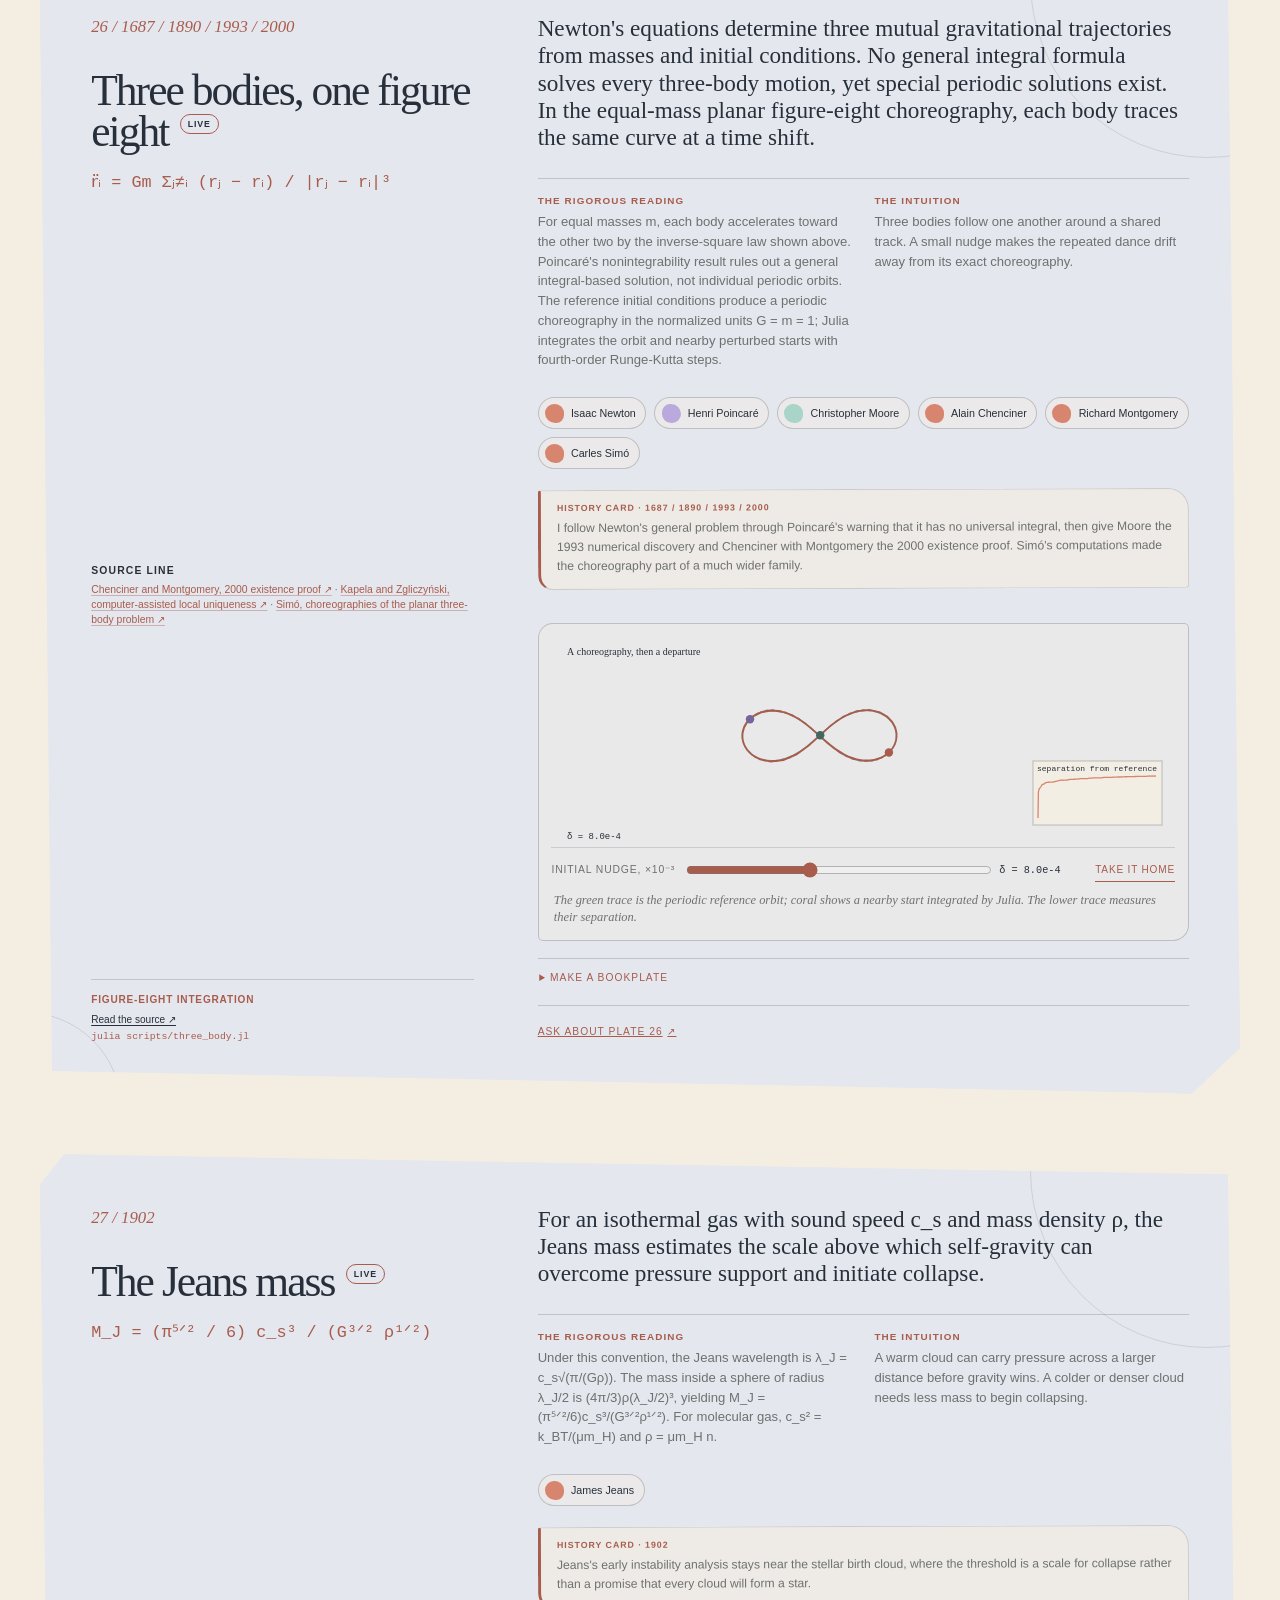
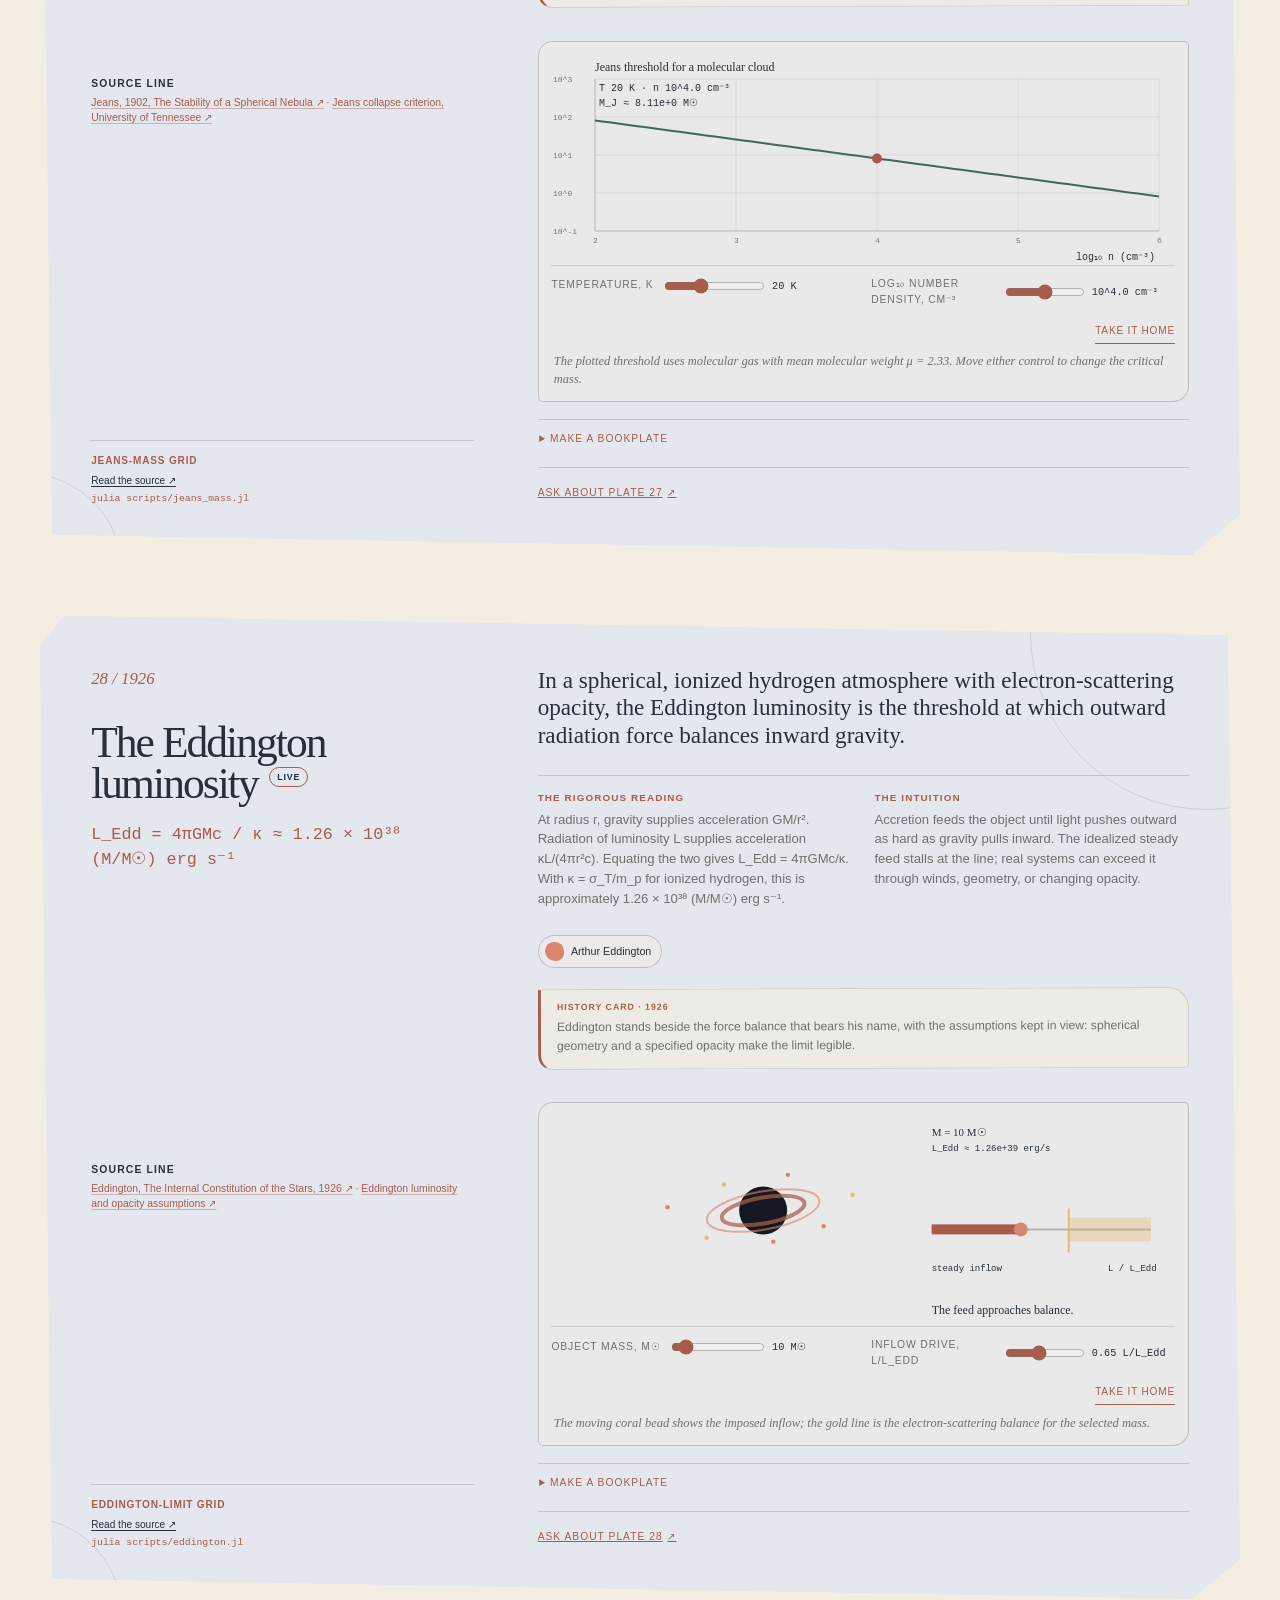
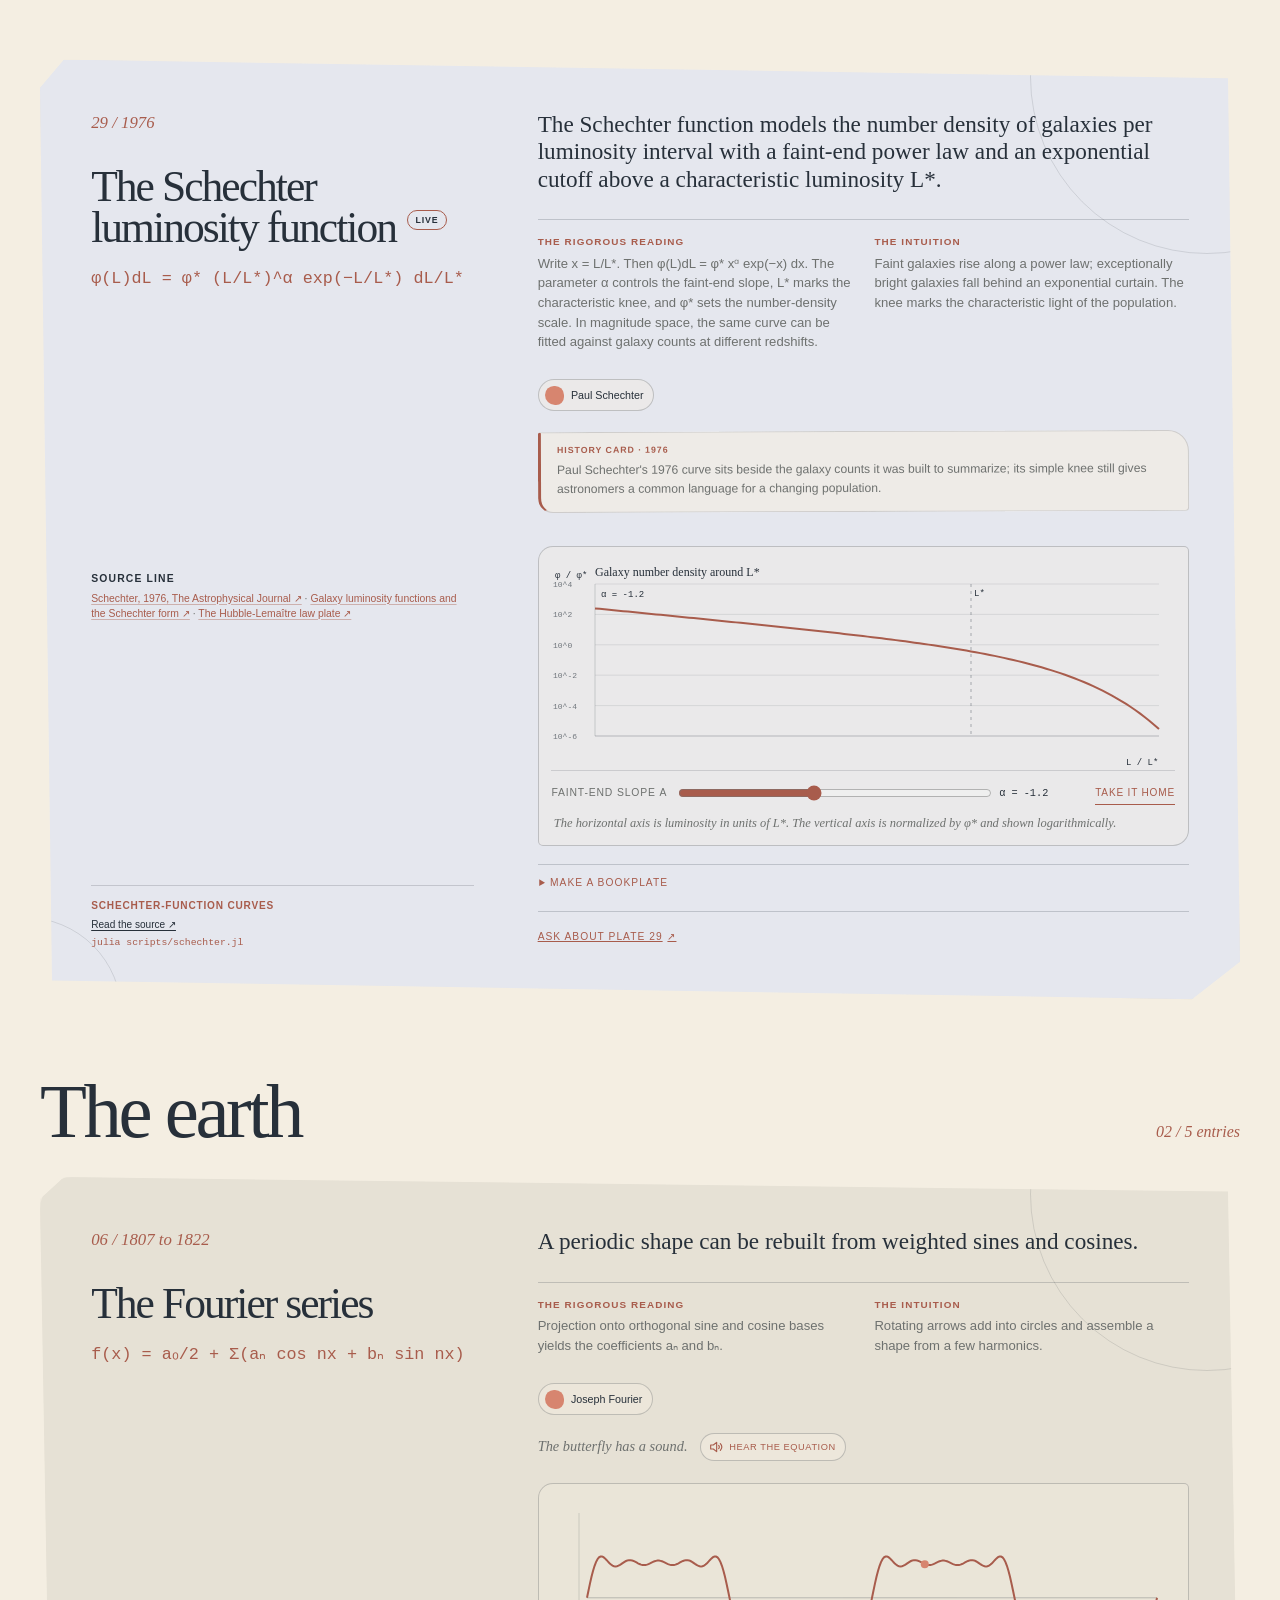
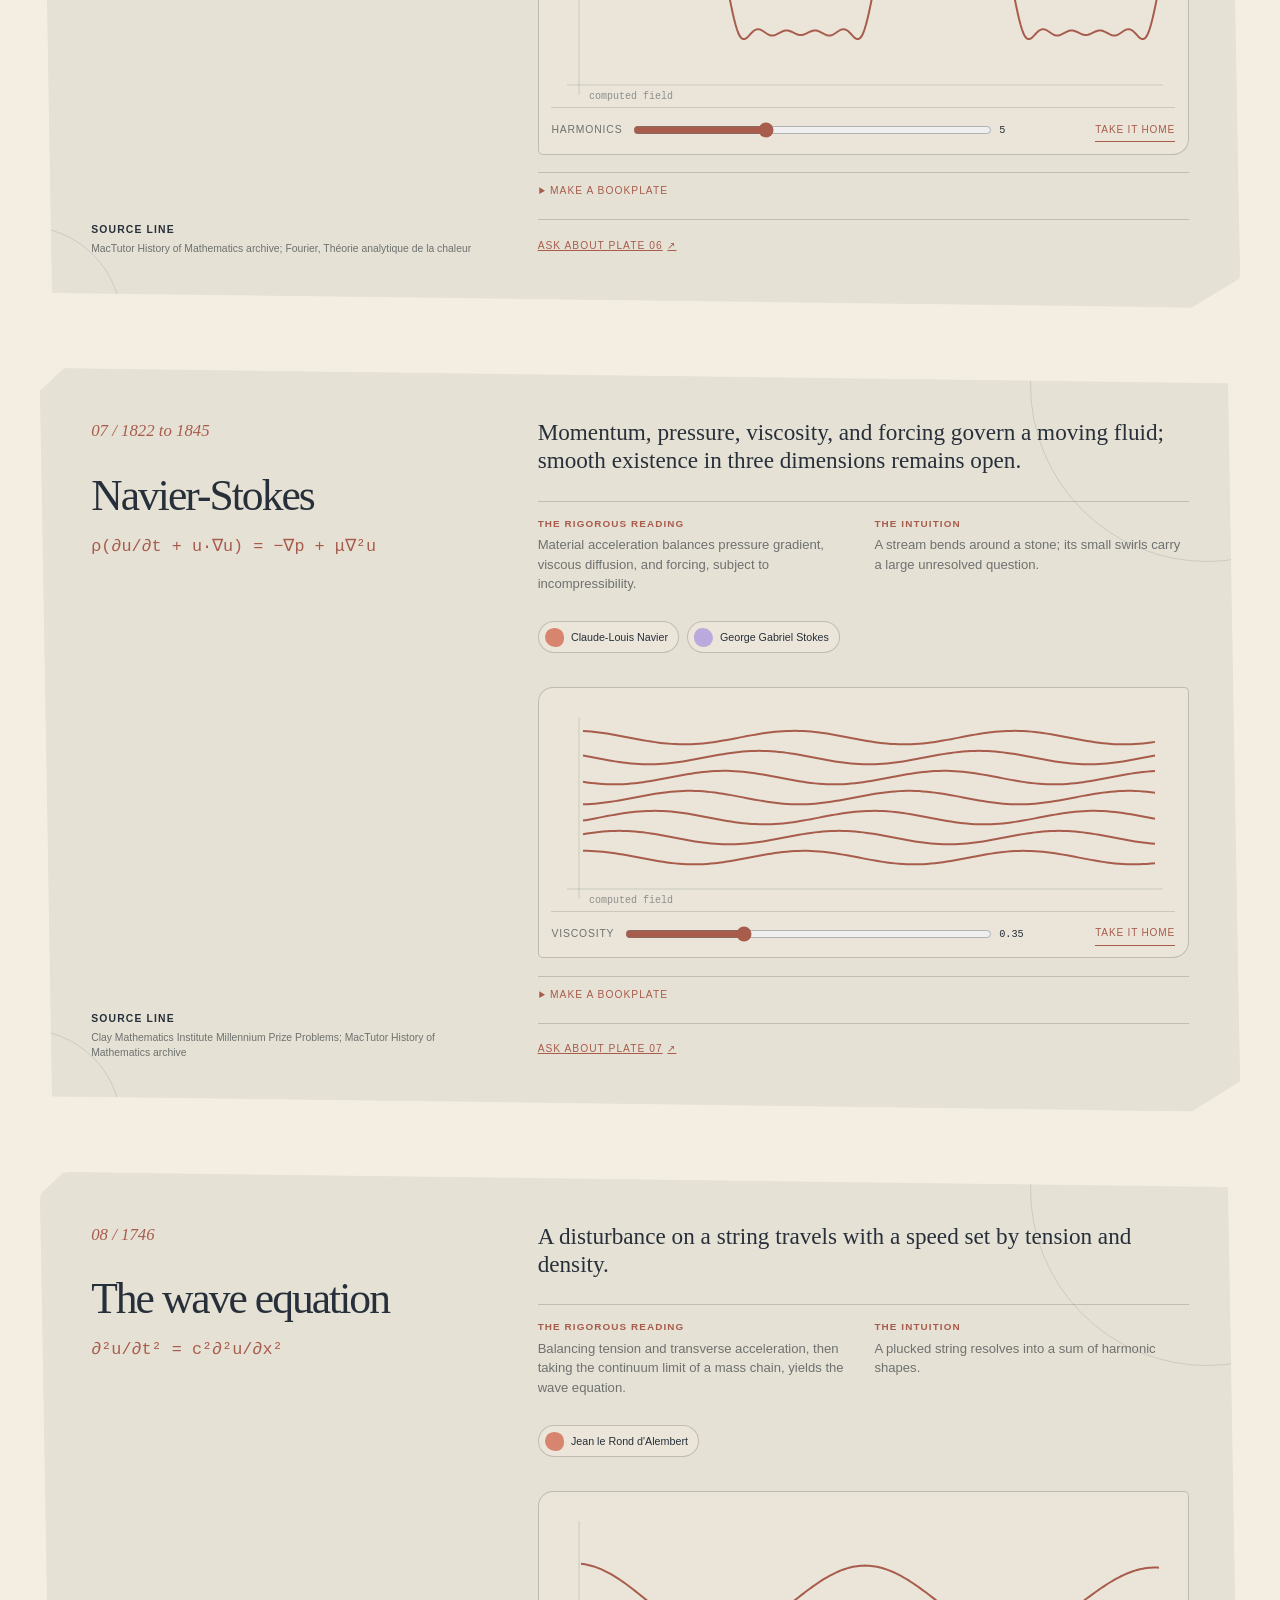
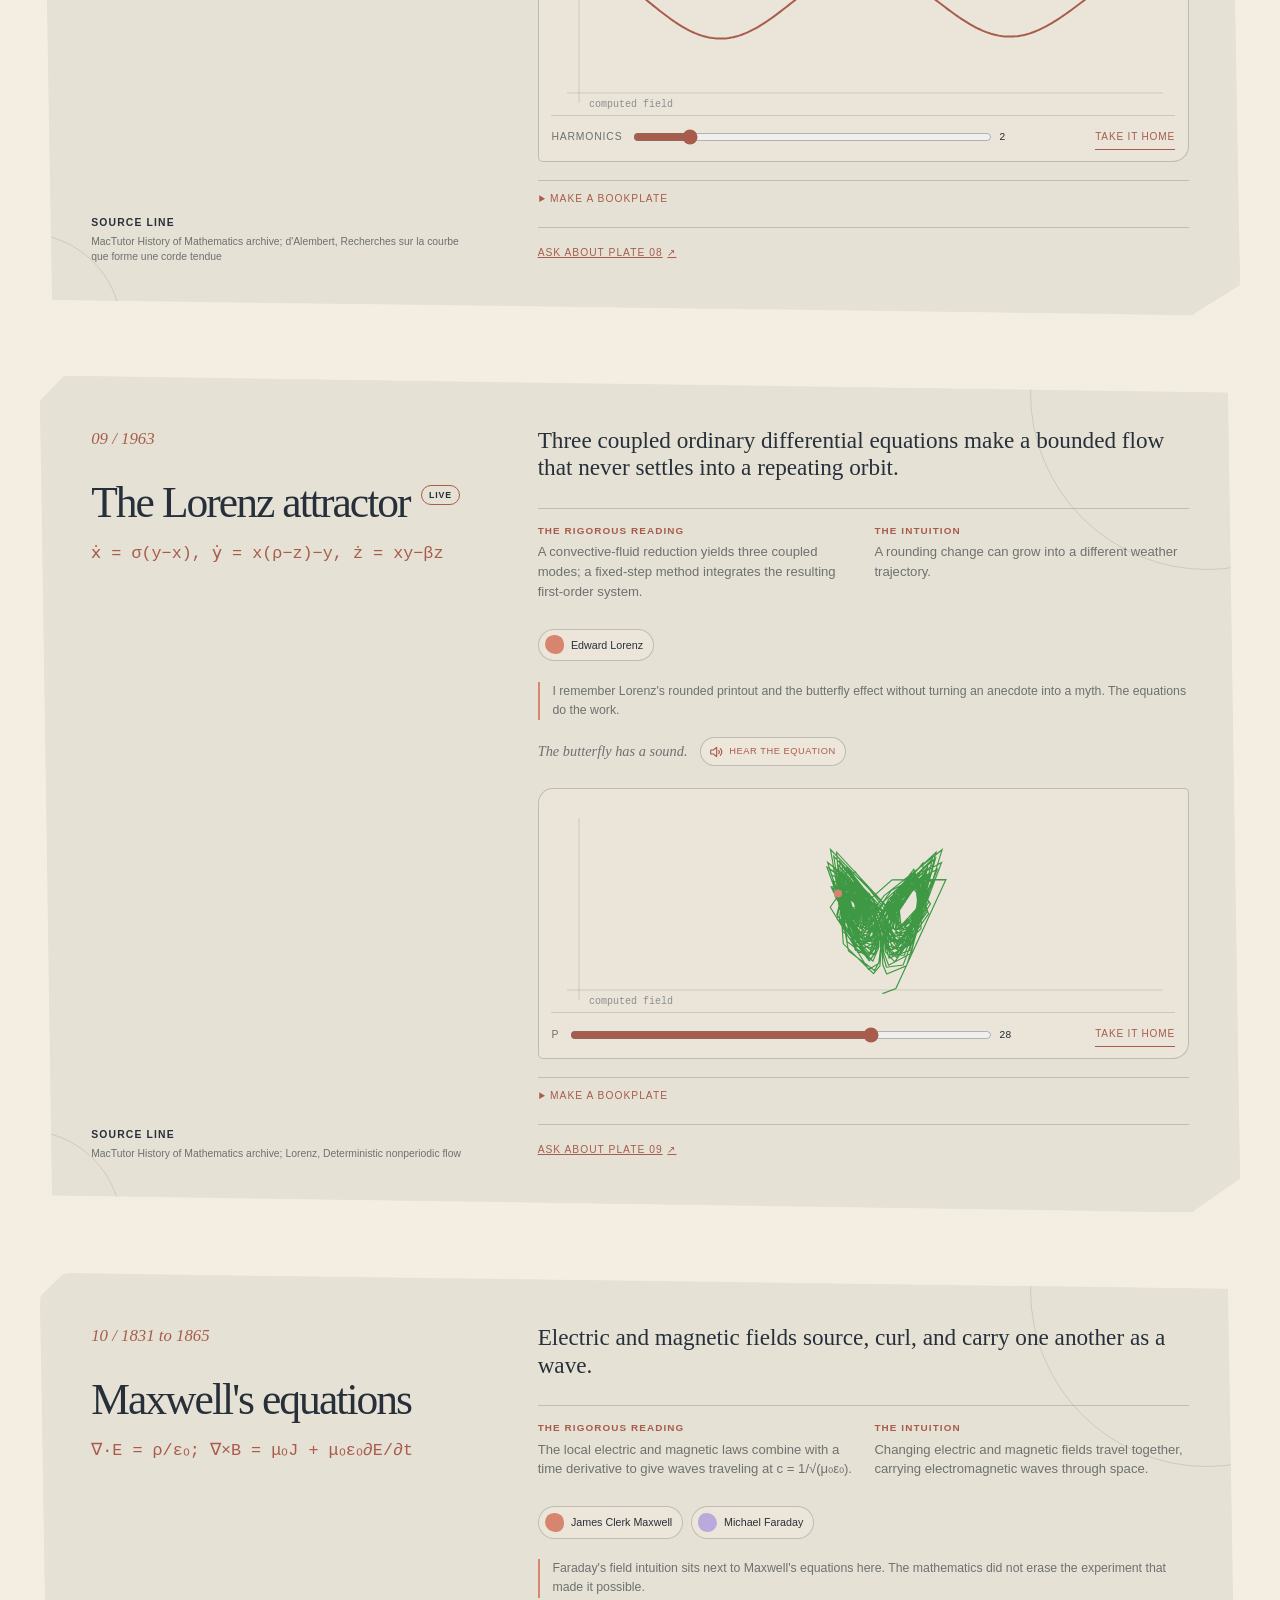
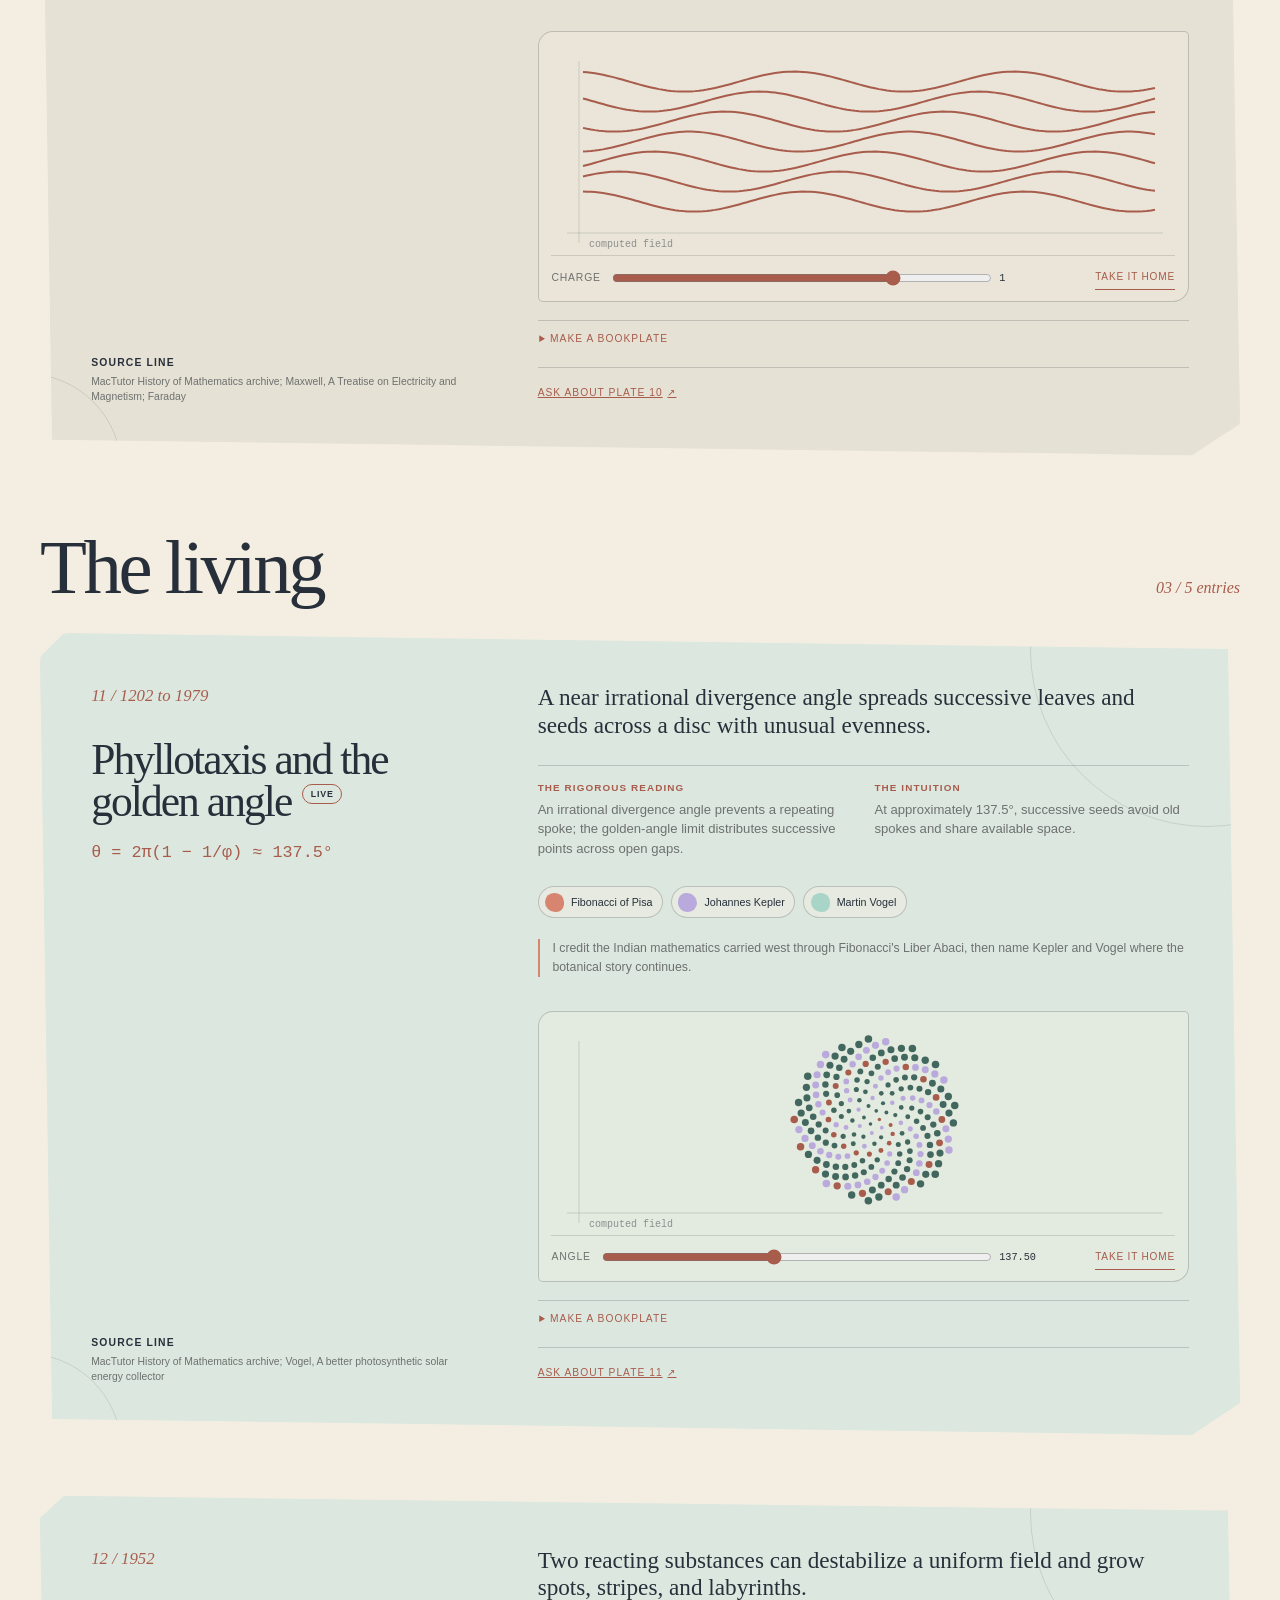
==== commit bb805777: "The book itself takes questions" ====
--- a/site/index.html
+++ b/site/index.html
@@ -78,7 +78,10 @@
         <p class="eyebrow">The margin</p>
         <h2 id="margin-title">This margin is no longer too small.</h2>
         <p>I leave room for an alternative proof, a careful correction, a connection I missed, or a short note that makes an entry breathe. Each note arrives as a pull request, keeps its author's name and date, and gets a quiet editorial check.</p>
-        <a class="button button-line" href="https://github.com/Mascottz/codex-naturalis/issues/new">Leave a note <span aria-hidden="true">↗</span></a>
+        <div class="margin-actions">
+          <a class="button button-line" href="https://github.com/Mascottz/codex-naturalis/issues/new">Leave a note <span aria-hidden="true">↗</span></a>
+          <a class="button button-line" href="https://github.com/Mascottz/codex-naturalis/discussions/new?category=q-a">Ask a question <span aria-hidden="true">↗</span></a>
+        </div>
       </div>
       <div class="margin-note"><span>Margin note 001</span><p>Mathematics is a conversation with a very long memory.</p><small>curated notes open by pull request</small></div>
     </section>
@@ -99,7 +102,7 @@
 
   <footer class="site-footer page-width">
     <div><a class="wordmark" href="index.html"><span>codex</span><i>naturalis</i></a><p>The beauty of the world, with the machinery left visible.</p></div>
-    <div class="footer-links"><a href="humans.html">Hall of originators</a><a href="toys.html">The toy shelf</a><a href="problems.html">Open problems</a><a href="solved.html">Closed pages</a><a class="footer-social-link" href="https://x.com/mastech4u" target="_blank" rel="me noopener noreferrer" aria-label="X profile: @mastech4u"><svg viewBox="0 0 24 24" aria-hidden="true" focusable="false"><path d="M18.901 1.153h3.68l-8.04 9.19 9.46 12.504h-7.406l-5.8-7.584-6.636 7.584H.475l8.6-9.83L0 1.153h7.594l5.243 6.932zm-1.292 19.49h2.039L6.486 3.241H4.298z"/></svg><span>@mastech4u</span></a></div>
+    <div class="footer-links"><a href="humans.html">Hall of originators</a><a href="toys.html">The toy shelf</a><a href="problems.html">Open problems</a><a href="solved.html">Closed pages</a><a href="https://github.com/Mascottz/codex-naturalis/discussions" target="_blank" rel="noreferrer noopener">Questions</a><a class="footer-social-link" href="https://x.com/mastech4u" target="_blank" rel="me noopener noreferrer" aria-label="X profile: @mastech4u"><svg viewBox="0 0 24 24" aria-hidden="true" focusable="false"><path d="M18.901 1.153h3.68l-8.04 9.19 9.46 12.504h-7.406l-5.8-7.584-6.636 7.584H.475l8.6-9.83L0 1.153h7.594l5.243 6.932zm-1.292 19.49h2.039L6.486 3.241H4.298z"/></svg><span>@mastech4u</span></a></div>
     <p class="footer-sources">Built from sources including the MacTutor archive at St Andrews.</p>
   </footer>
 </body>
--- a/site/assets/styles.css
+++ b/site/assets/styles.css
@@ -559,3 +559,10 @@
 .footer-links a.footer-social-link { display: inline-flex; align-items: center; gap: .45rem; width: fit-content; margin-top: .25rem; color: var(--coral-dark); font-size: .72rem; letter-spacing: .02em; text-transform: none; }
 .footer-social-link svg { display: block; width: .85rem; height: .85rem; flex: 0 0 auto; fill: currentColor; }
 .footer-links a.footer-social-link:hover { color: var(--ink); }
+
+/* the ask line; every plate can open a question in discussions */
+.plate-ask { margin: .9rem 0 0; border-top: 1px solid rgba(39,48,58,.2); padding-top: .7rem; }
+.plate-ask a { display: inline-flex; align-items: center; gap: .3rem; border-bottom: 1px solid transparent; color: var(--coral-dark); font-size: .64rem; letter-spacing: .1em; text-transform: uppercase; }
+.plate-ask a:hover, .plate-ask a:focus-visible { border-bottom-color: var(--coral-dark); }
+.margin-actions { display: flex; flex-wrap: wrap; gap: .7rem; margin-top: .5rem; }
+.margin-actions .button { margin-top: 0; }
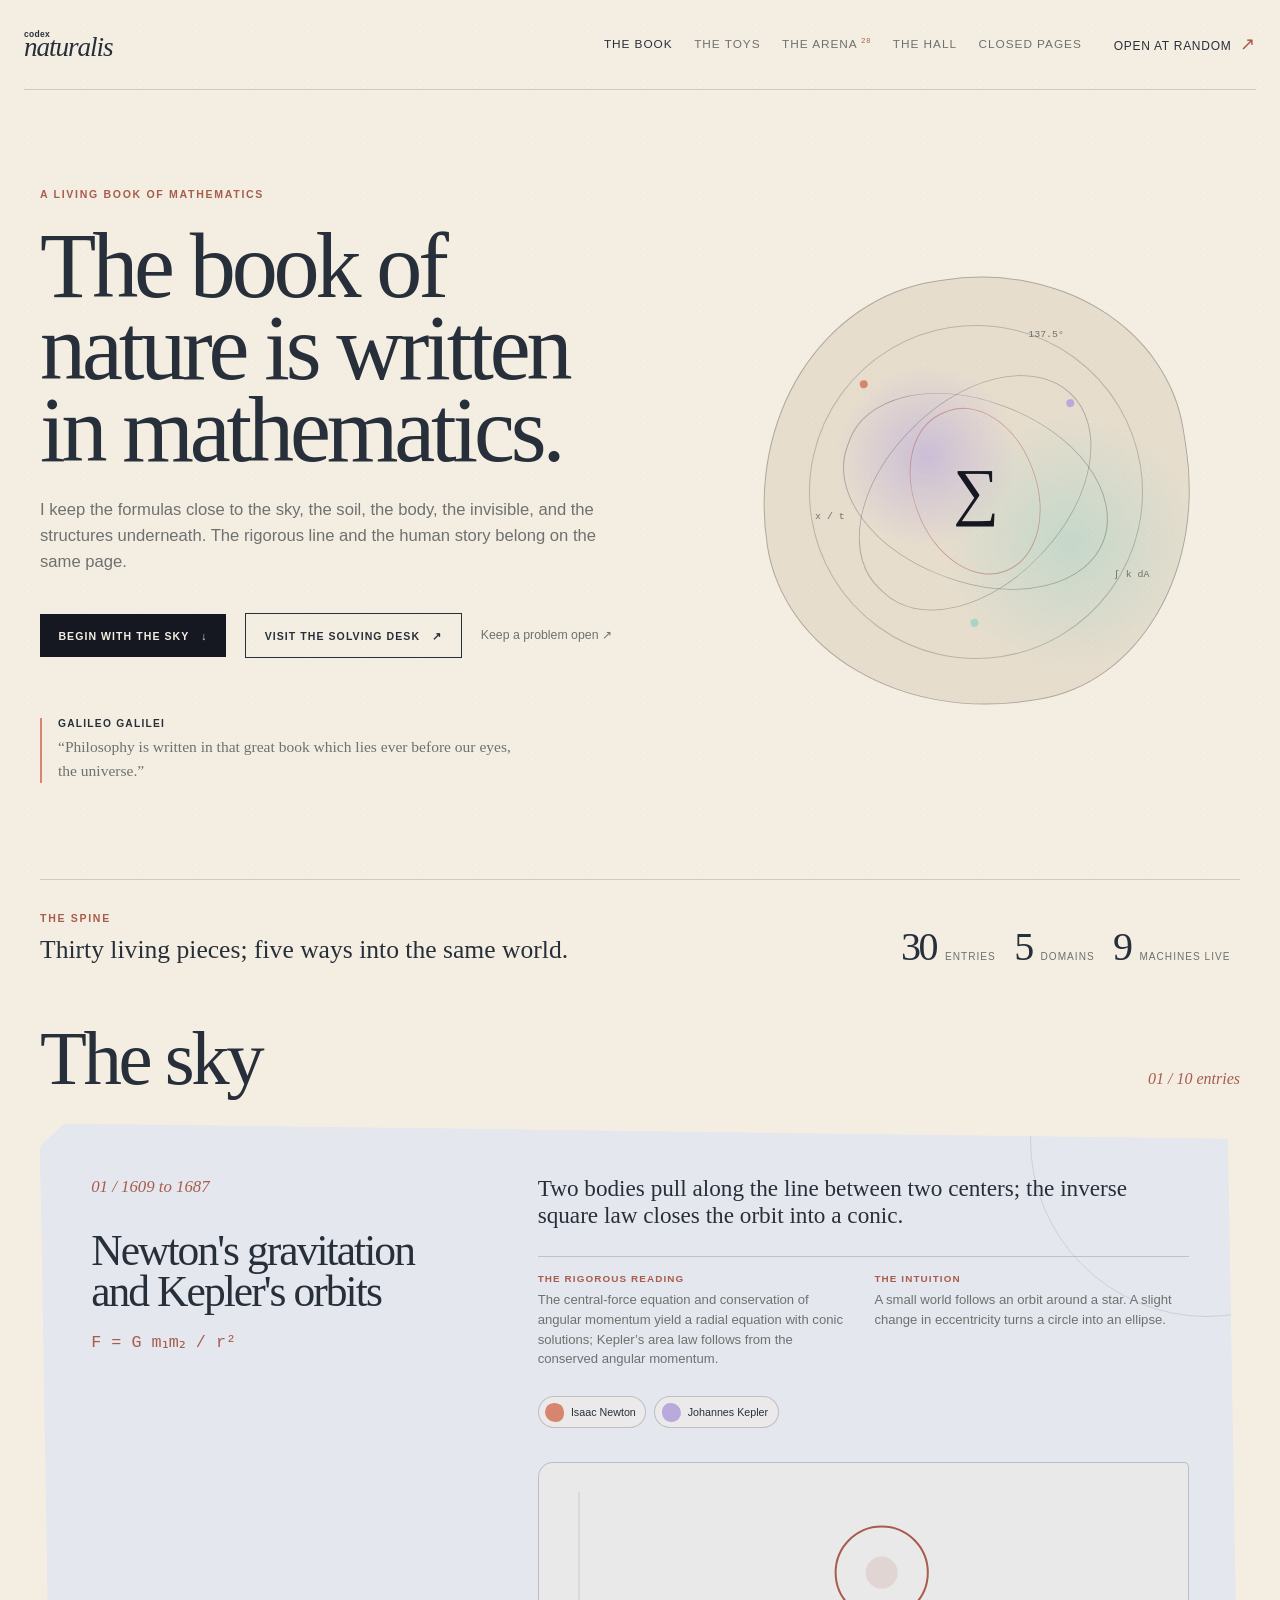
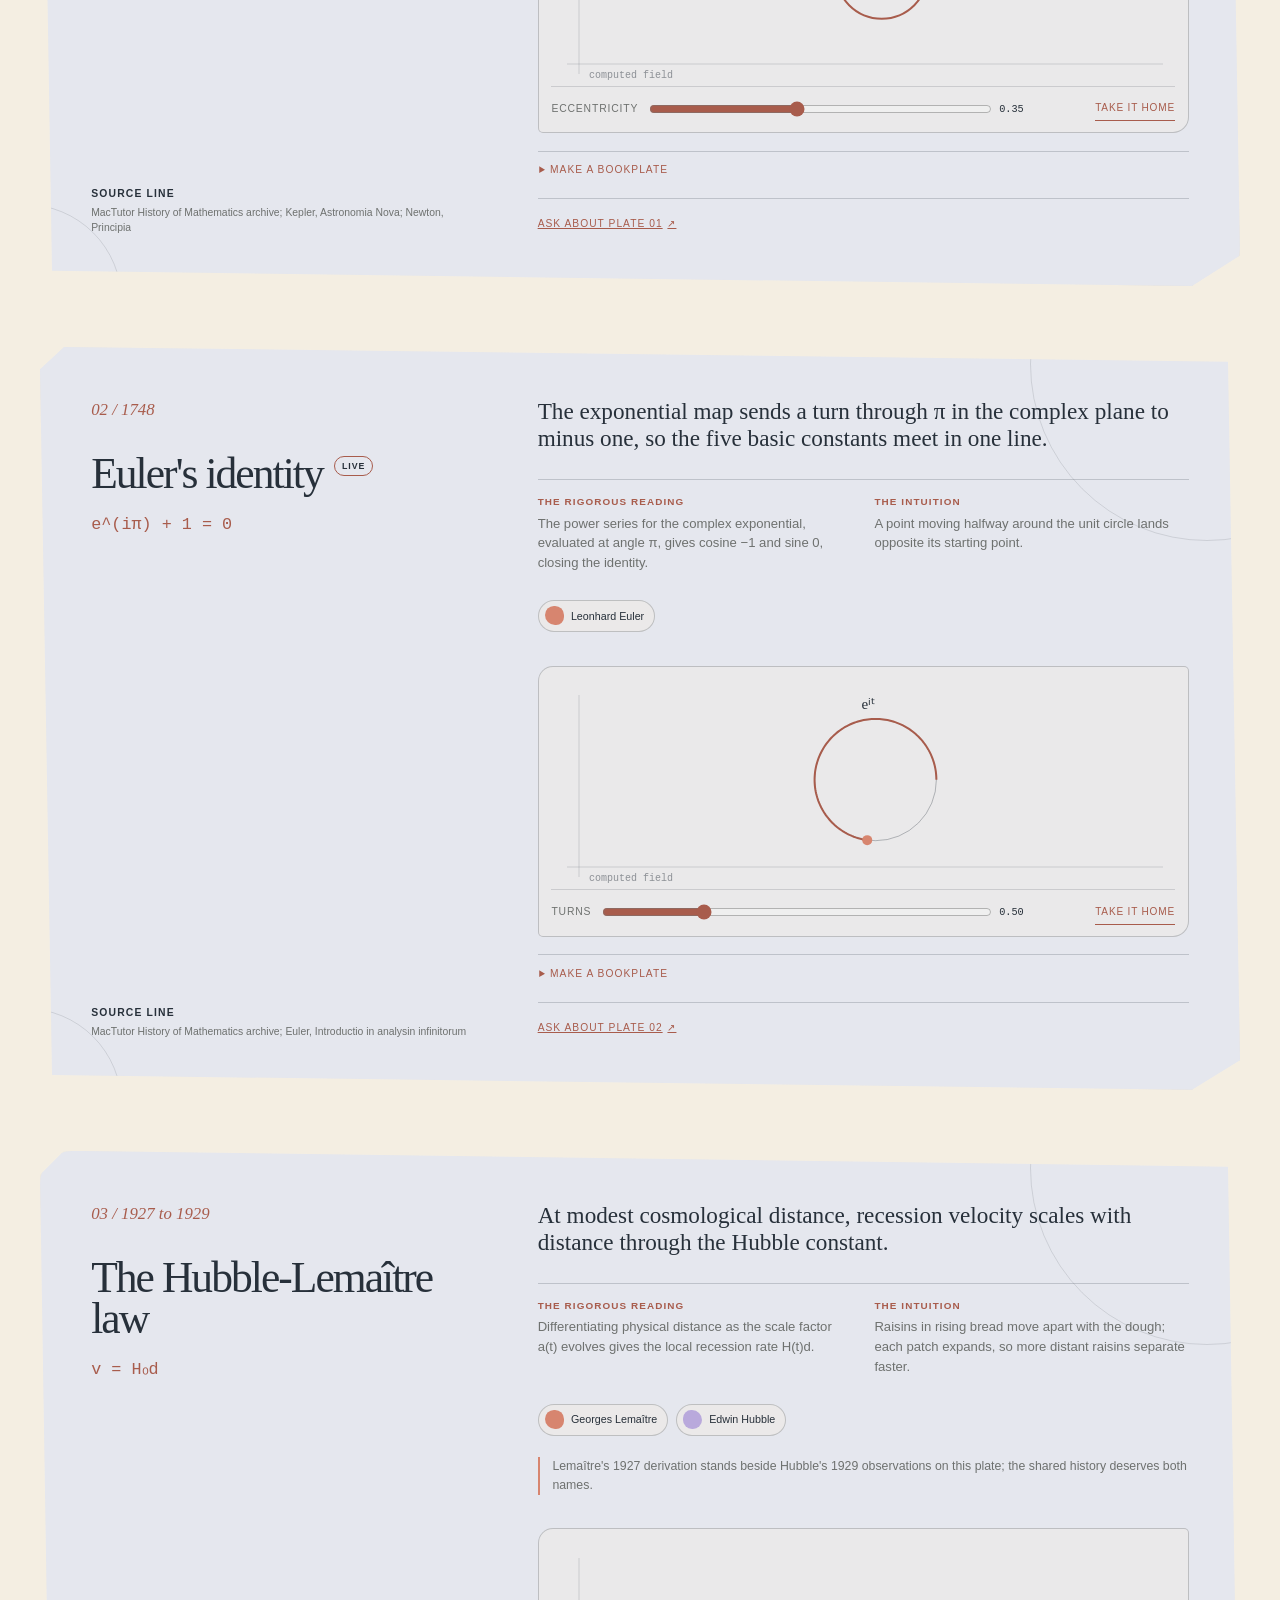
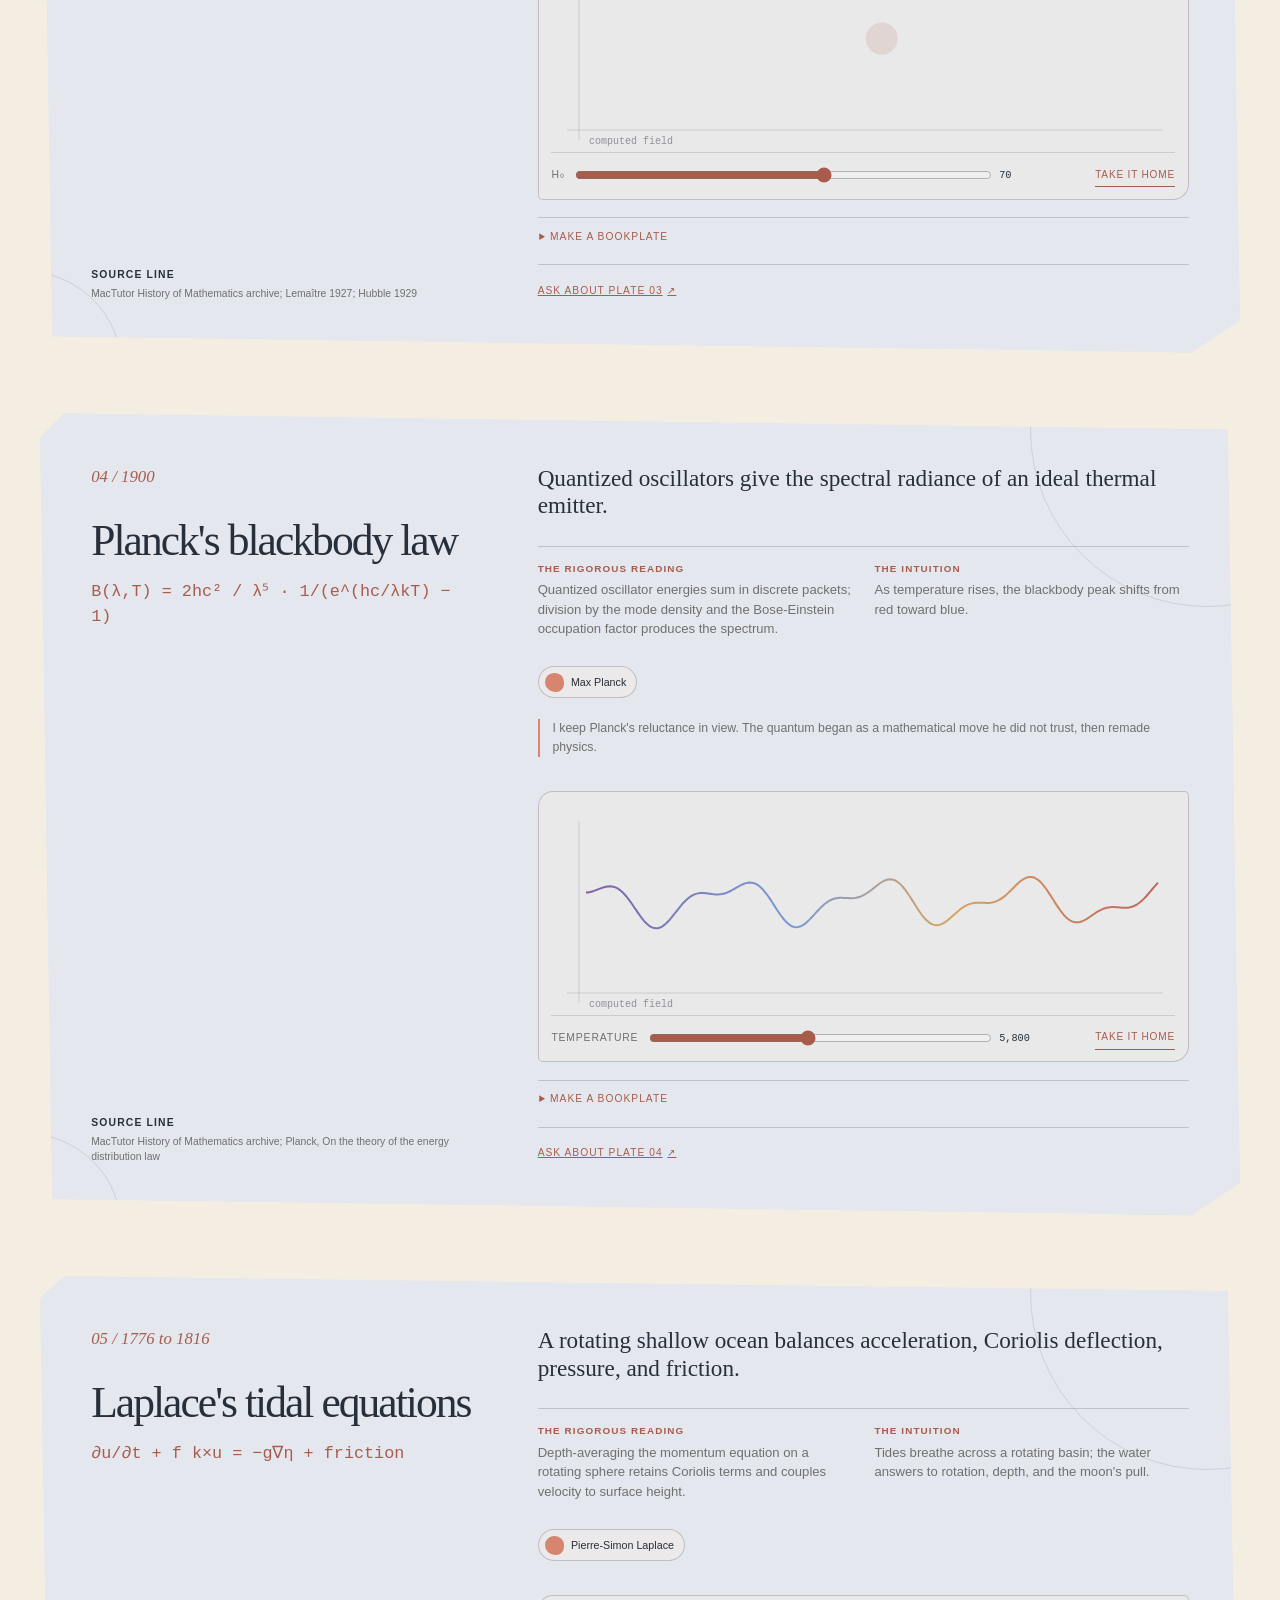
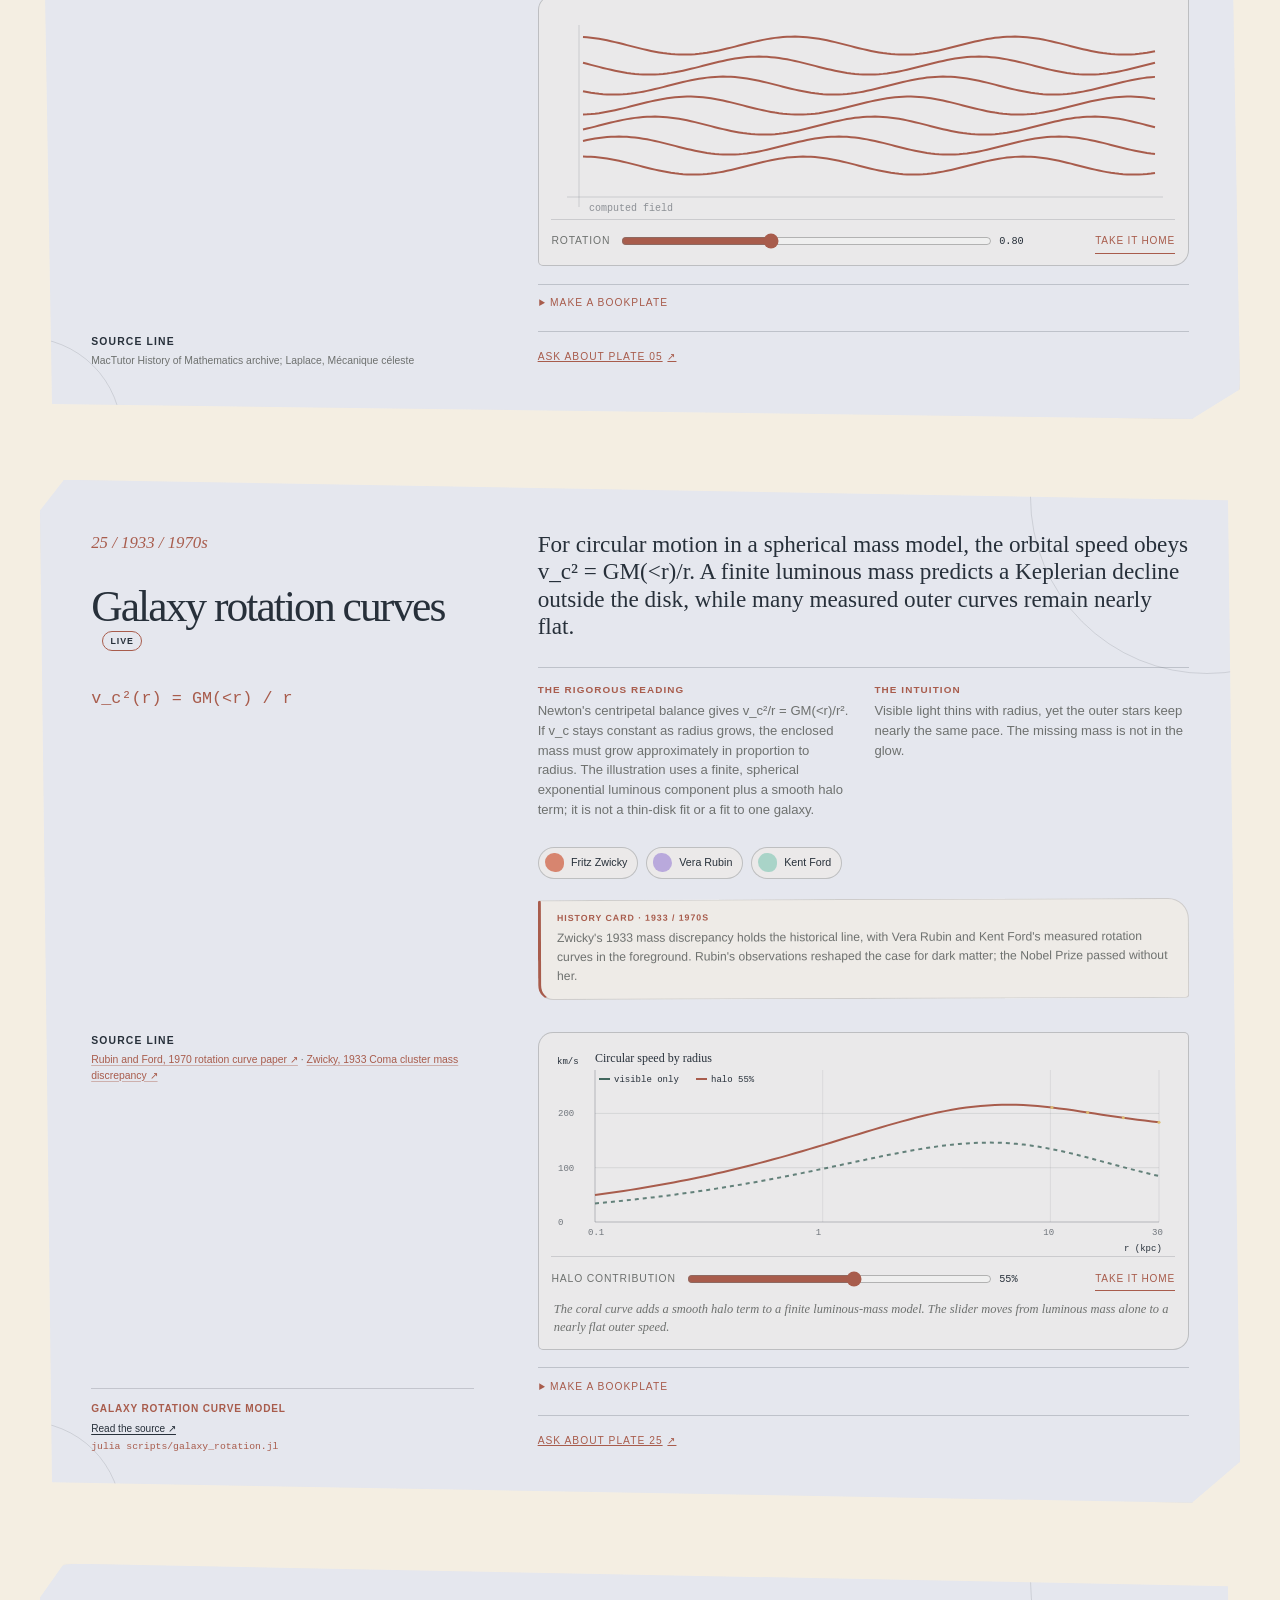
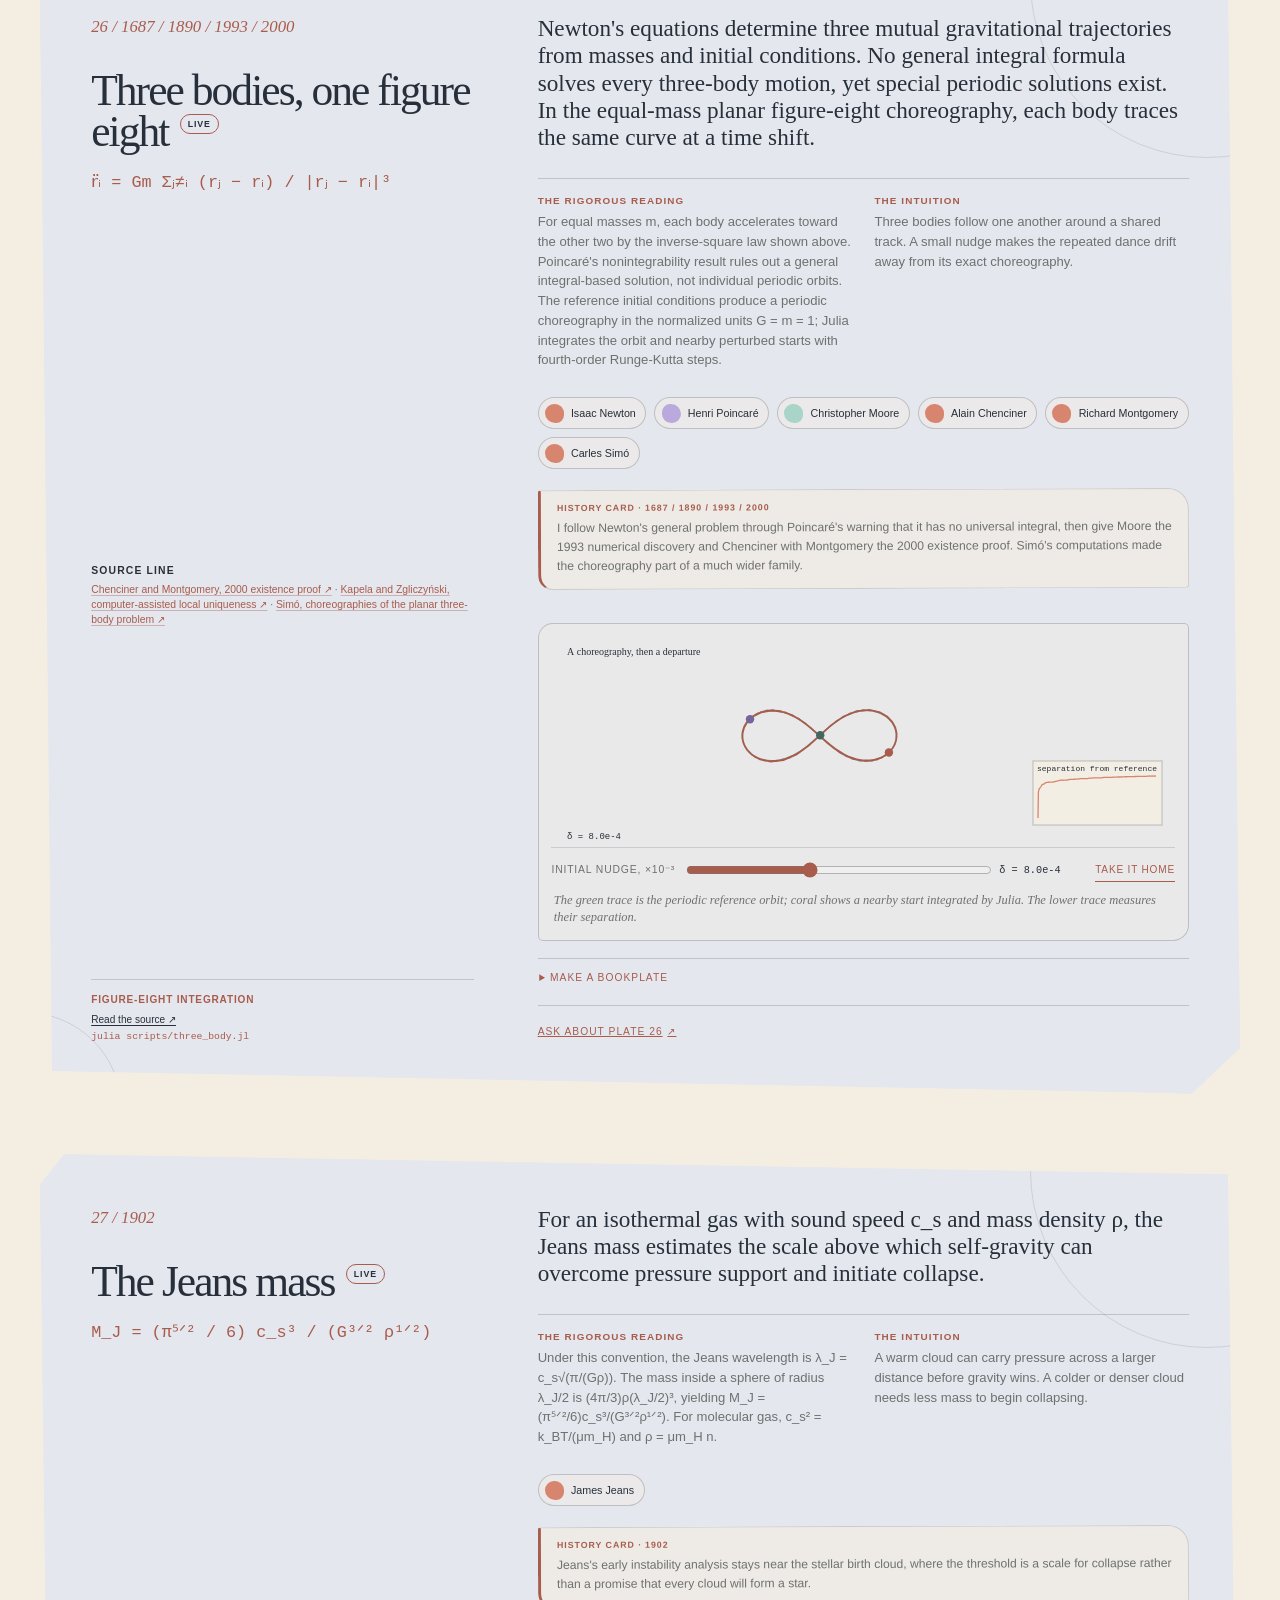
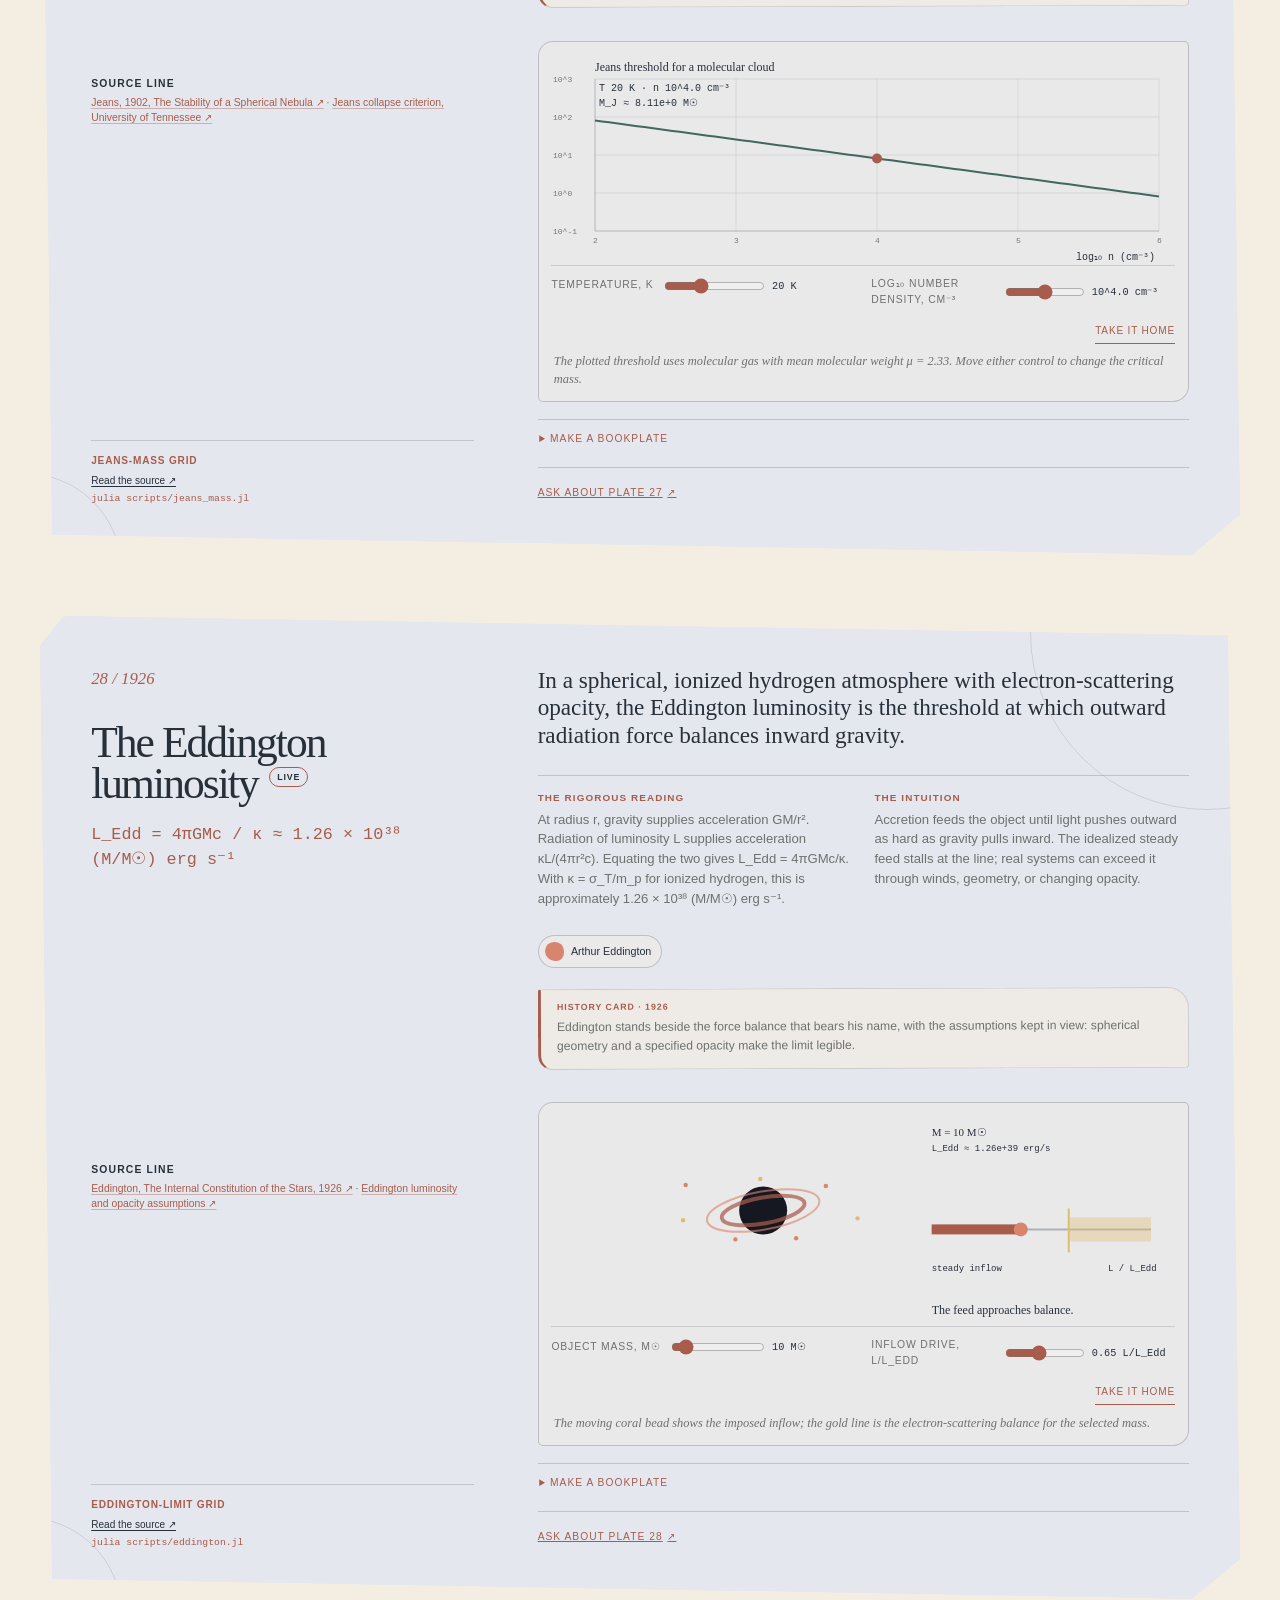
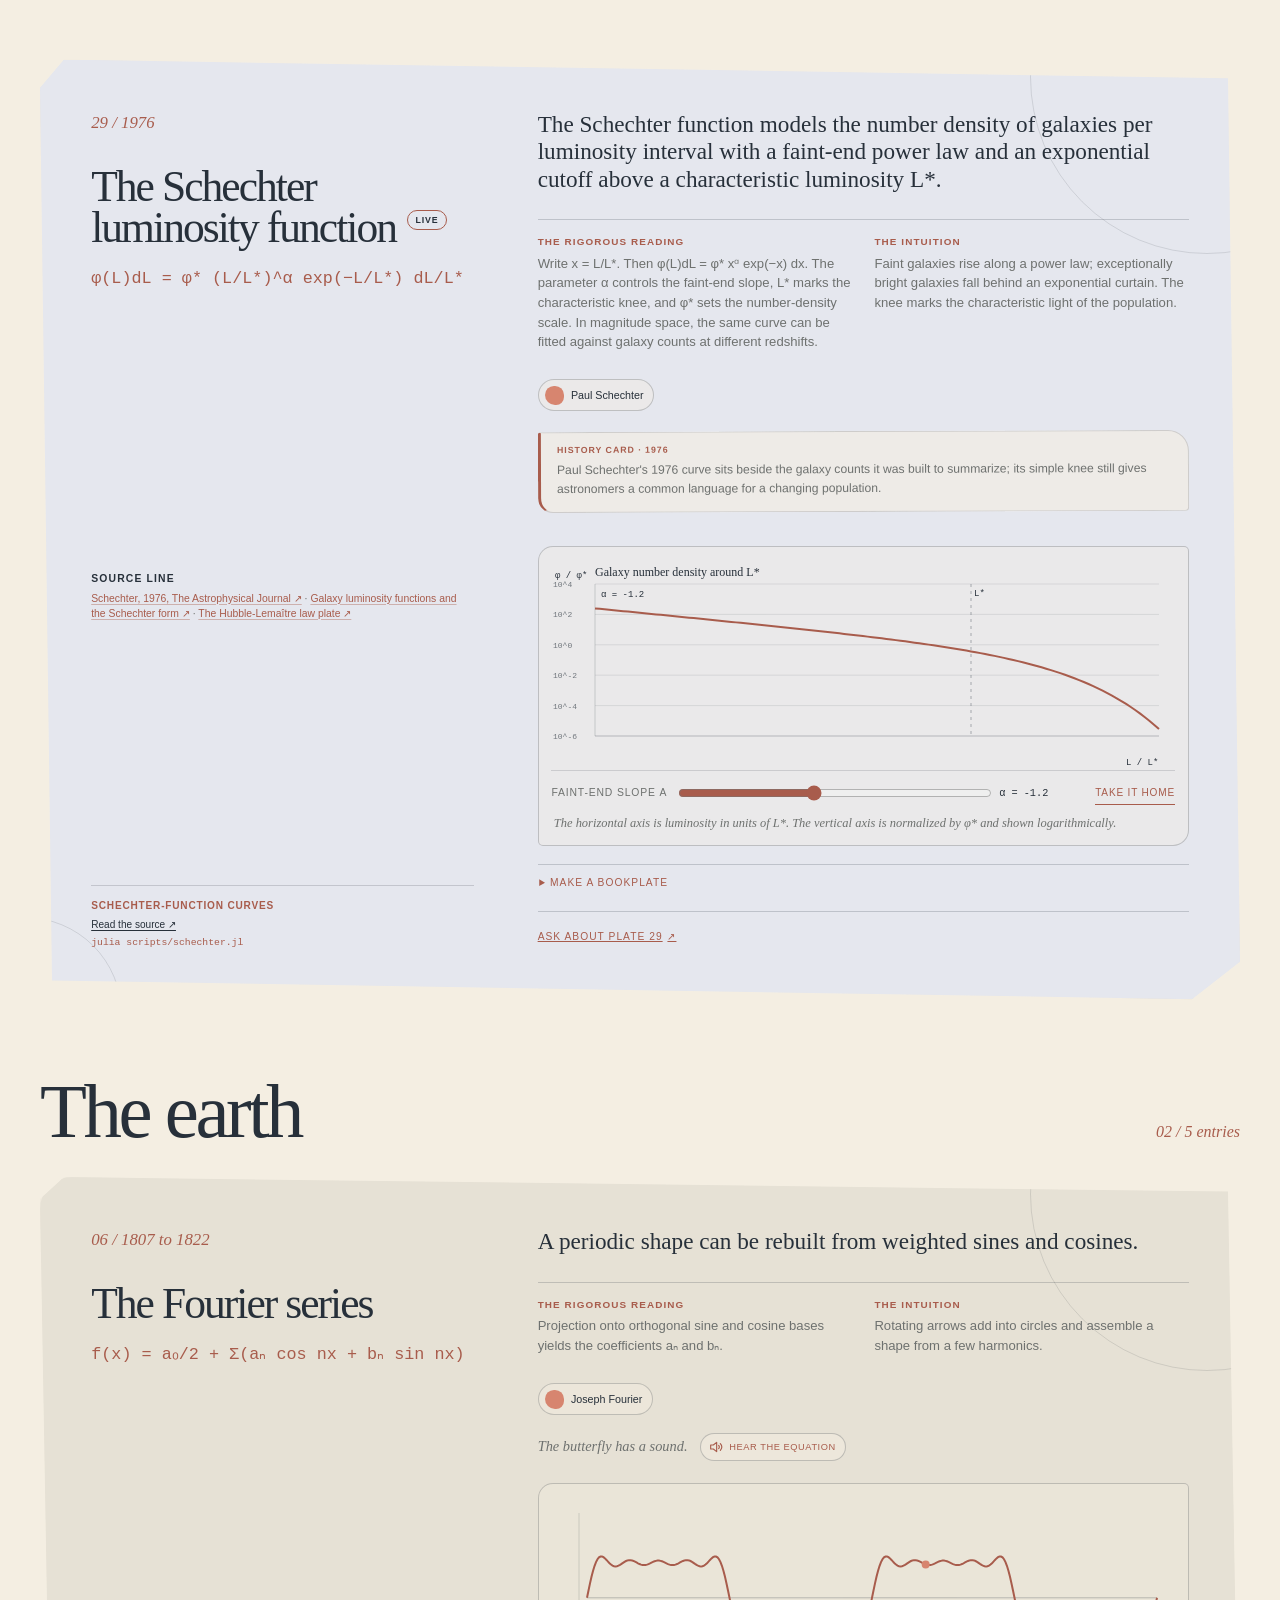
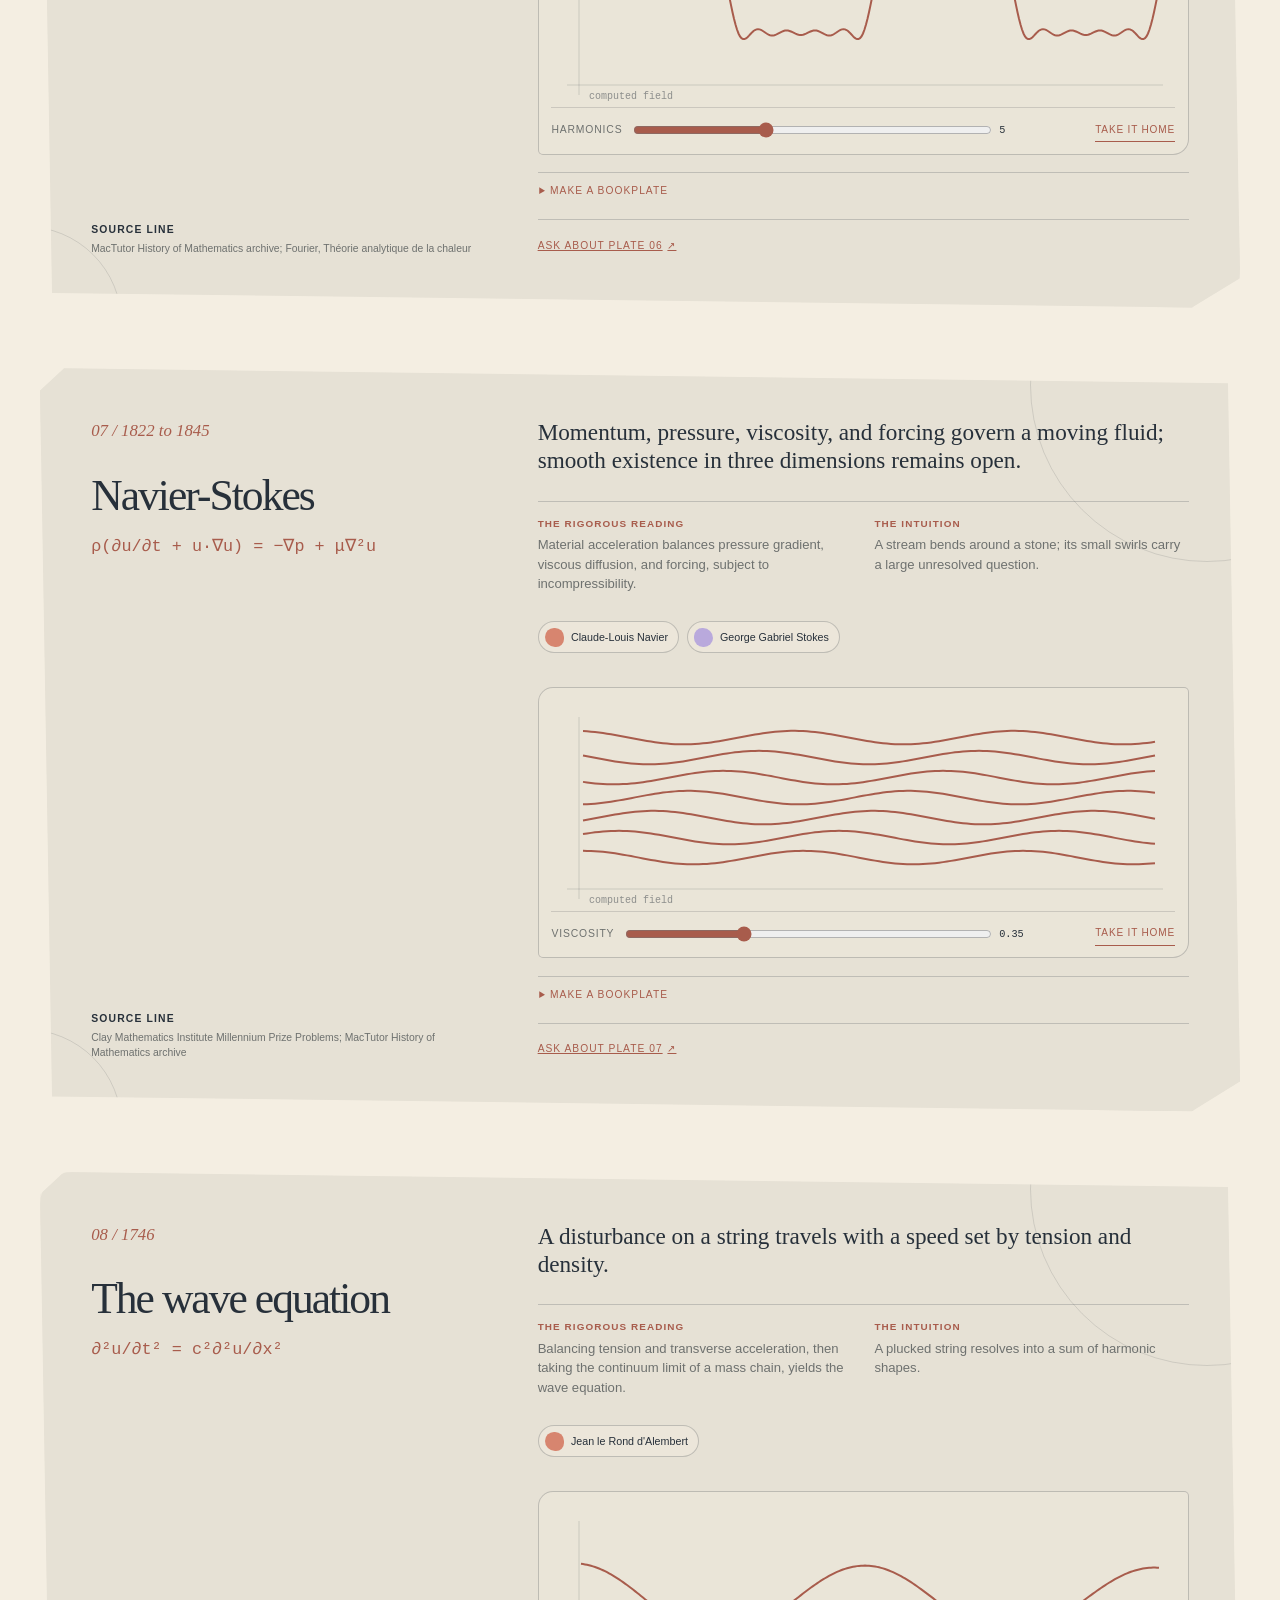
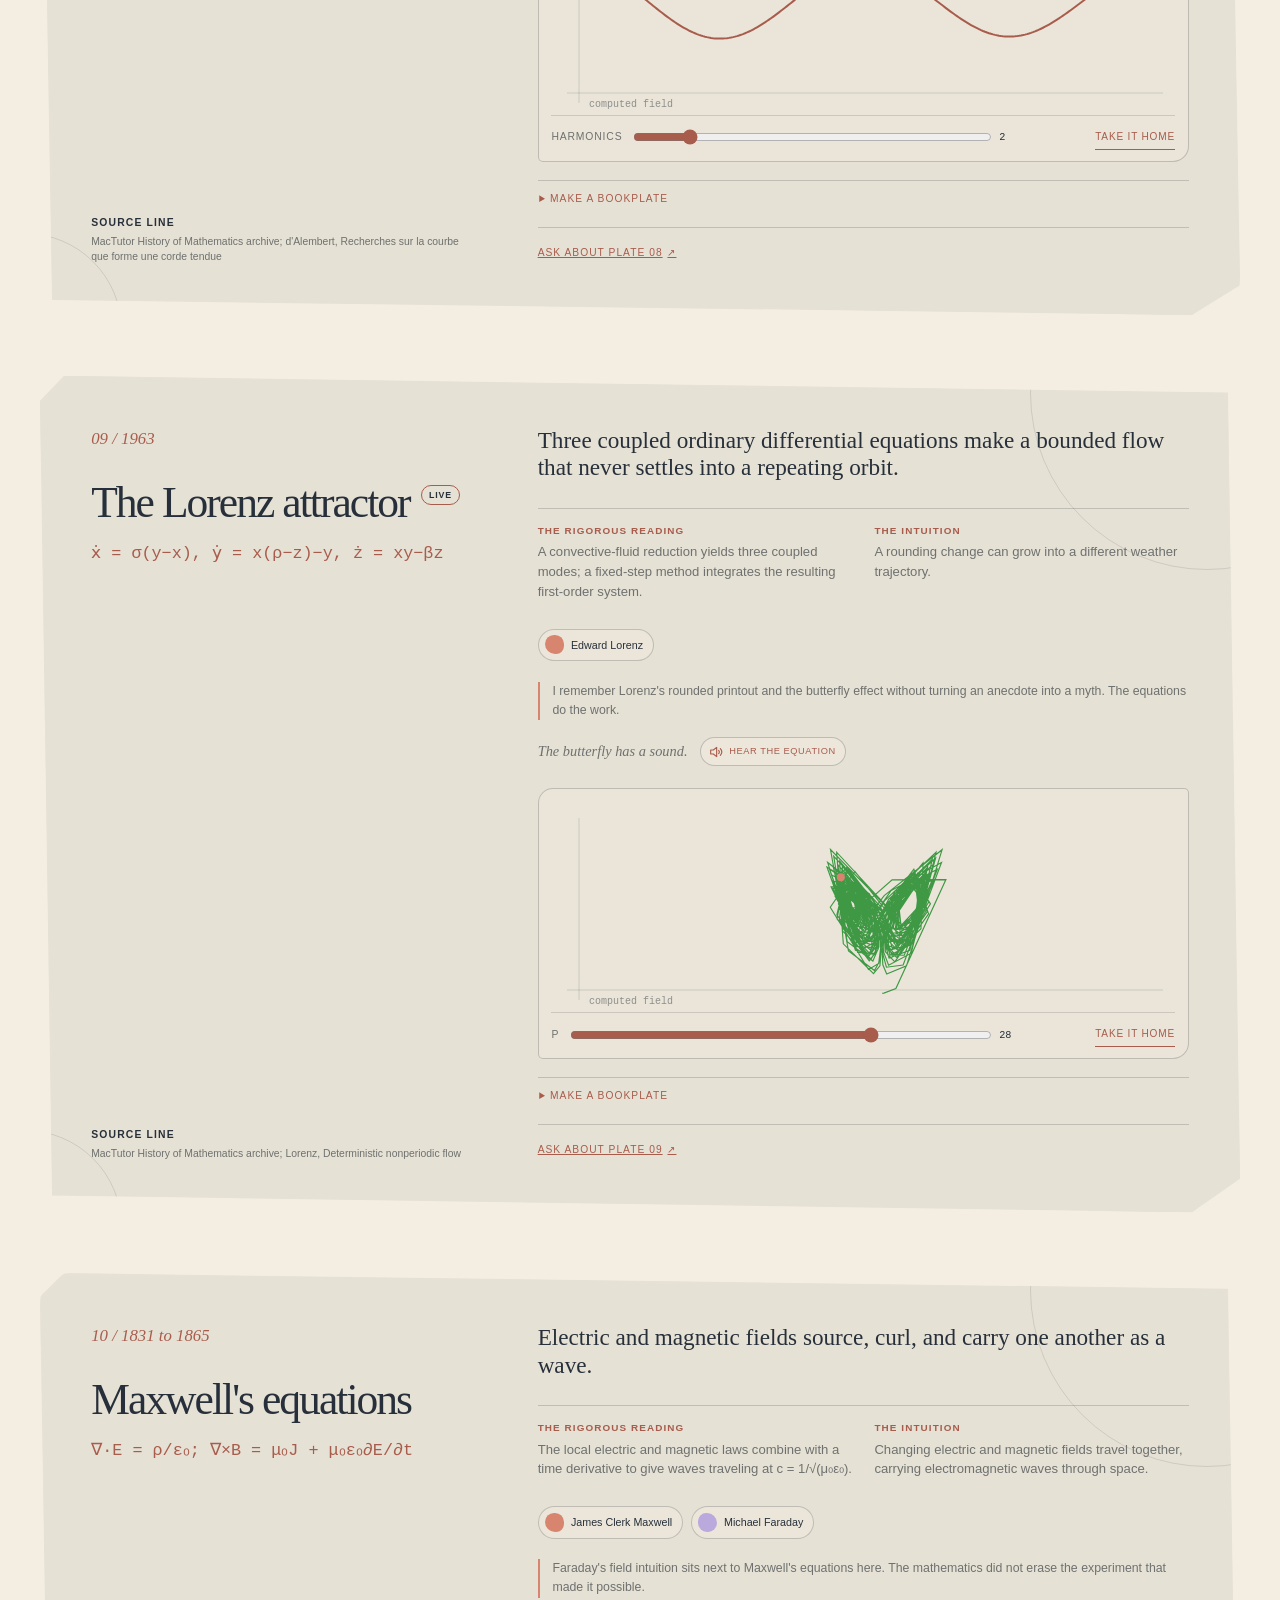
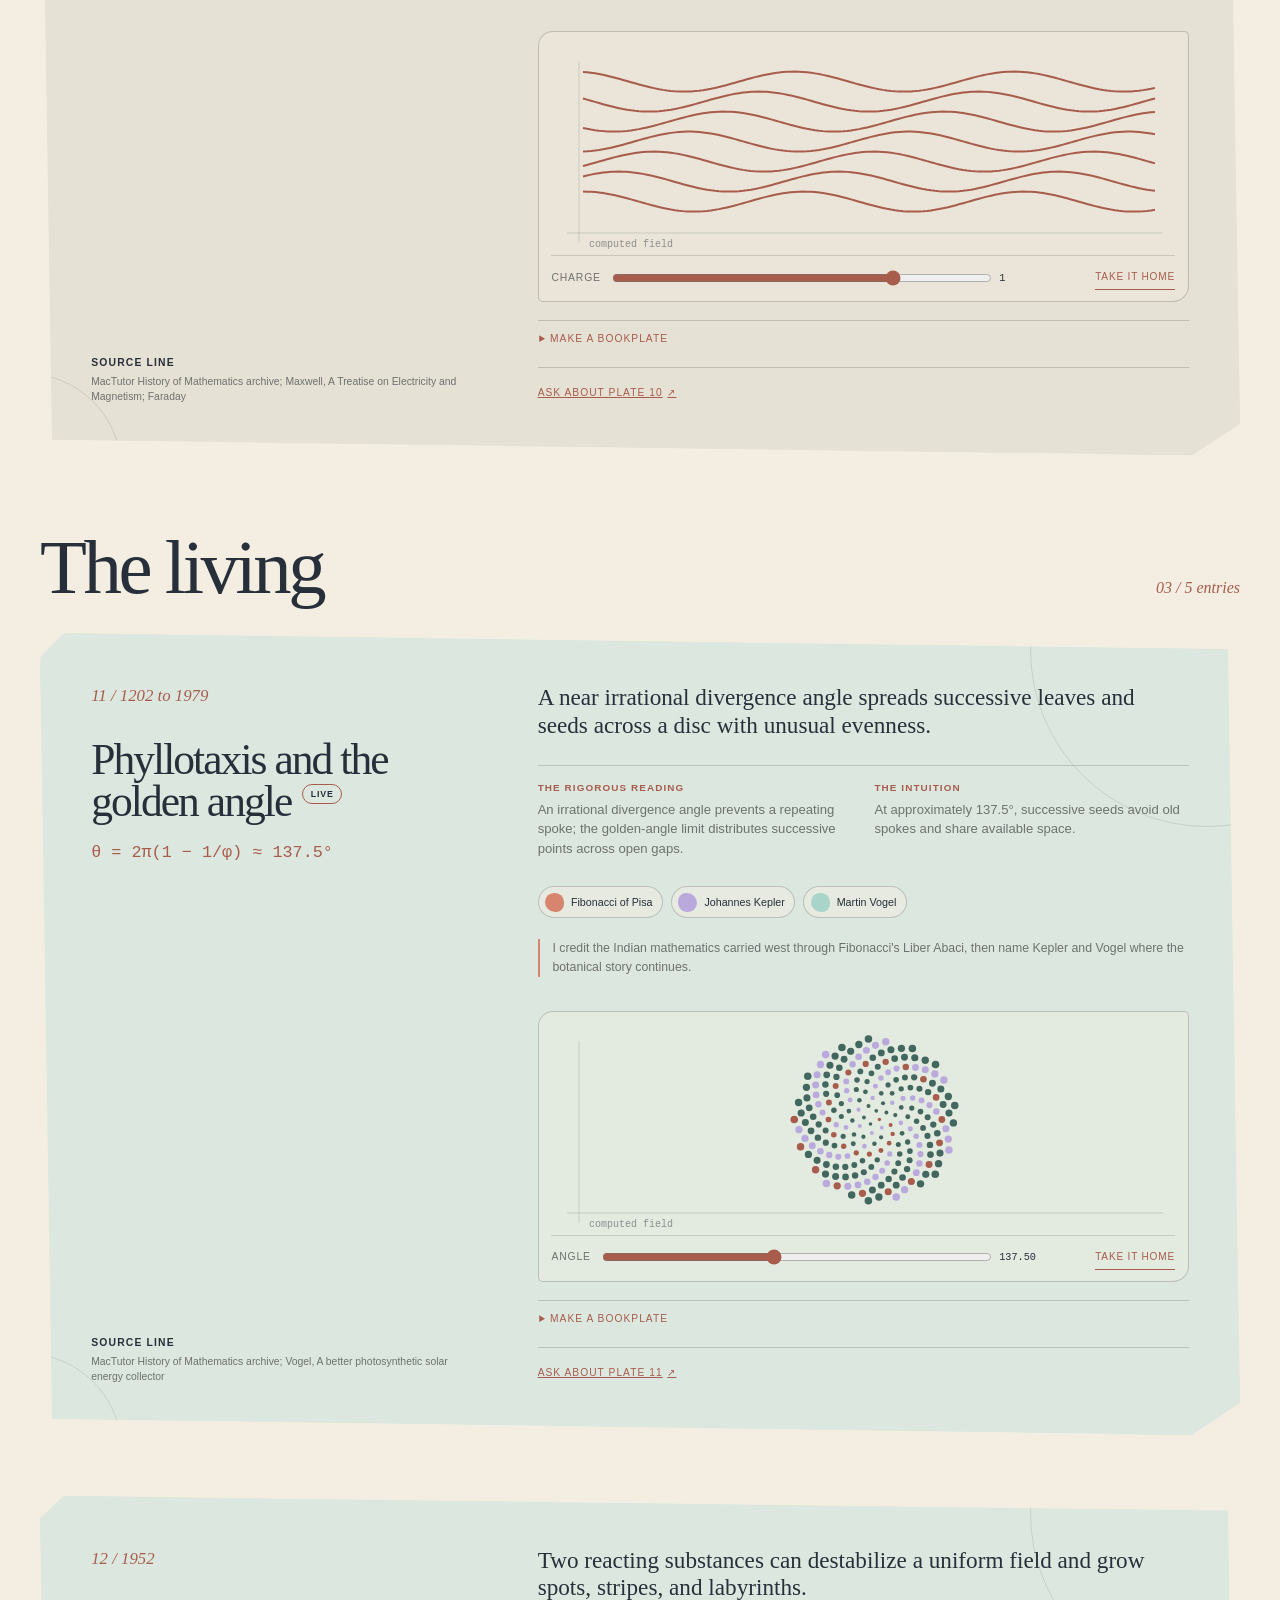
==== commit 25979d6a: "The browser frame takes the book's night" ====
--- a/site/index.html
+++ b/site/index.html
@@ -3,6 +3,7 @@
 <head>
   <meta charset="utf-8">
   <meta name="viewport" content="width=device-width, initial-scale=1">
+  <meta name="theme-color" content="#151821">
   <script>
     const phoneDesktopMode = navigator.userAgentData?.mobile
       || /Android.+Mobile|iPhone|iPod|Windows Phone/i.test(navigator.userAgent)
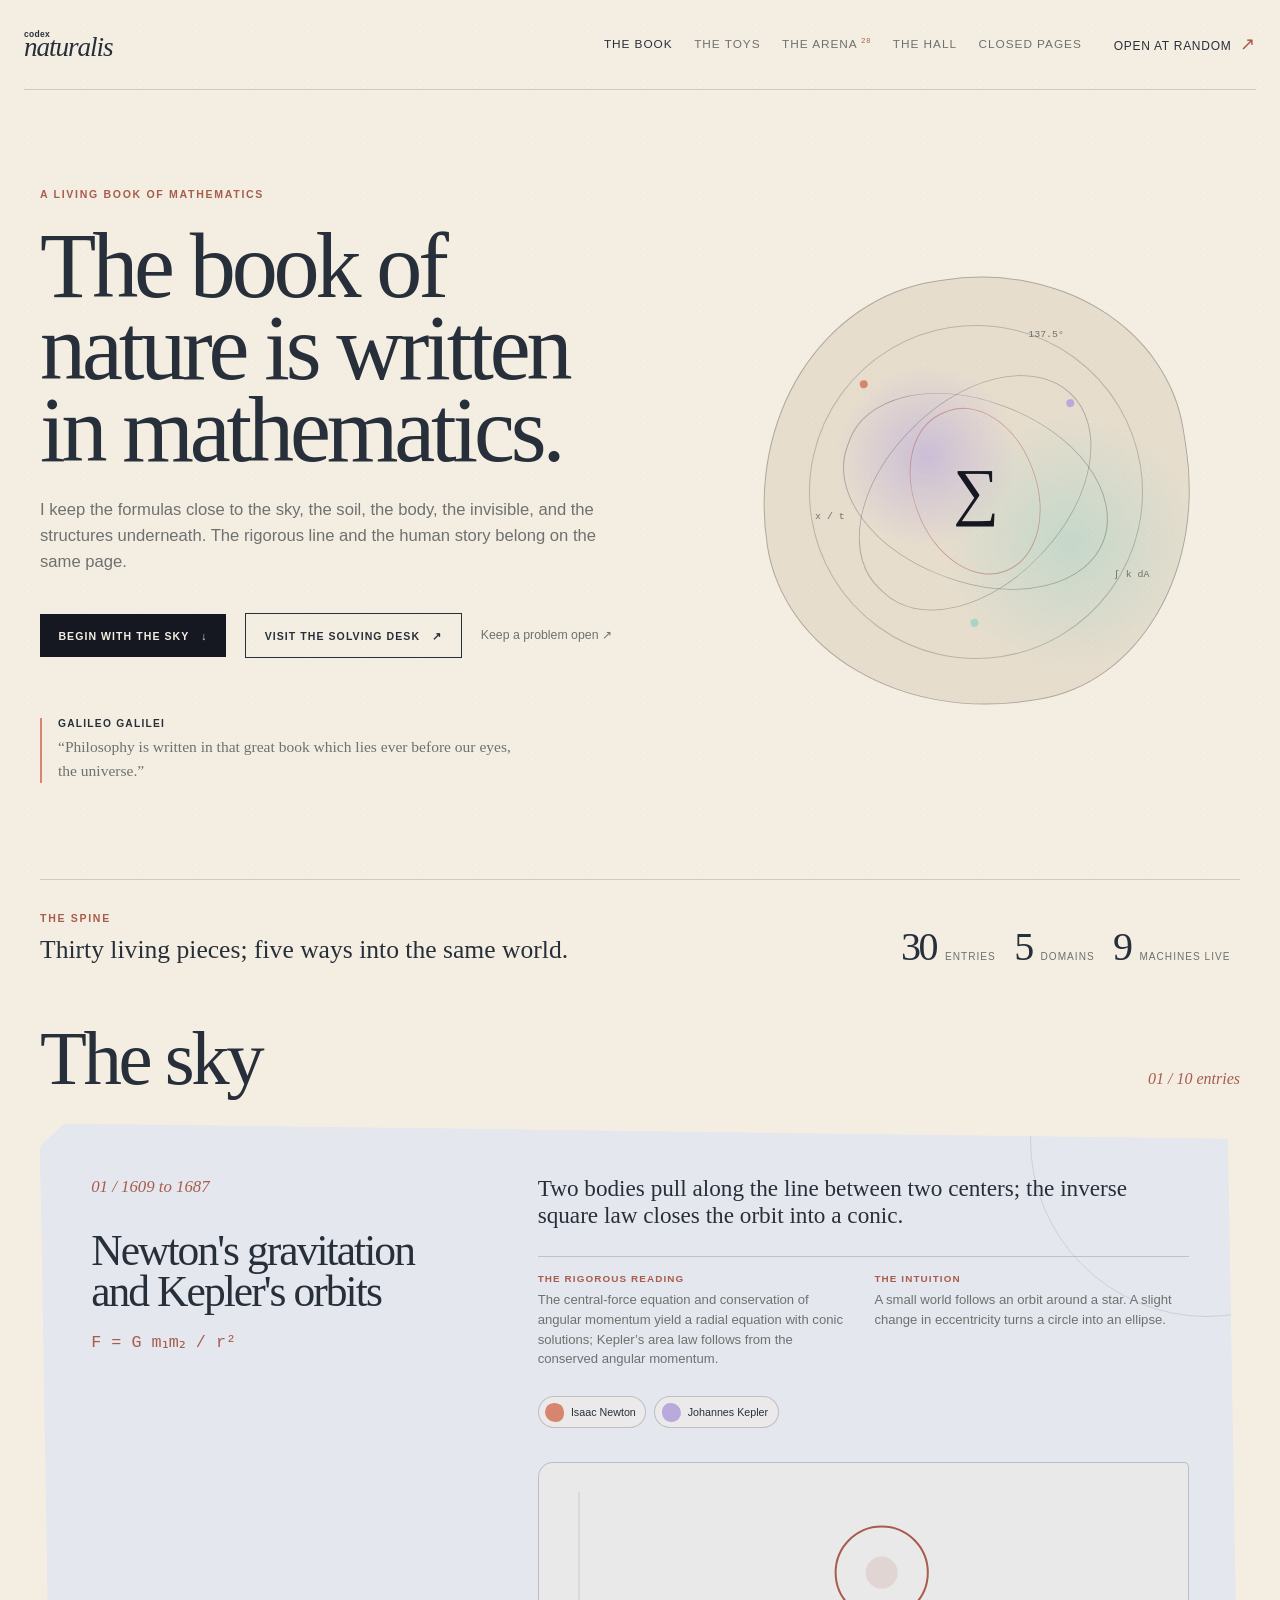
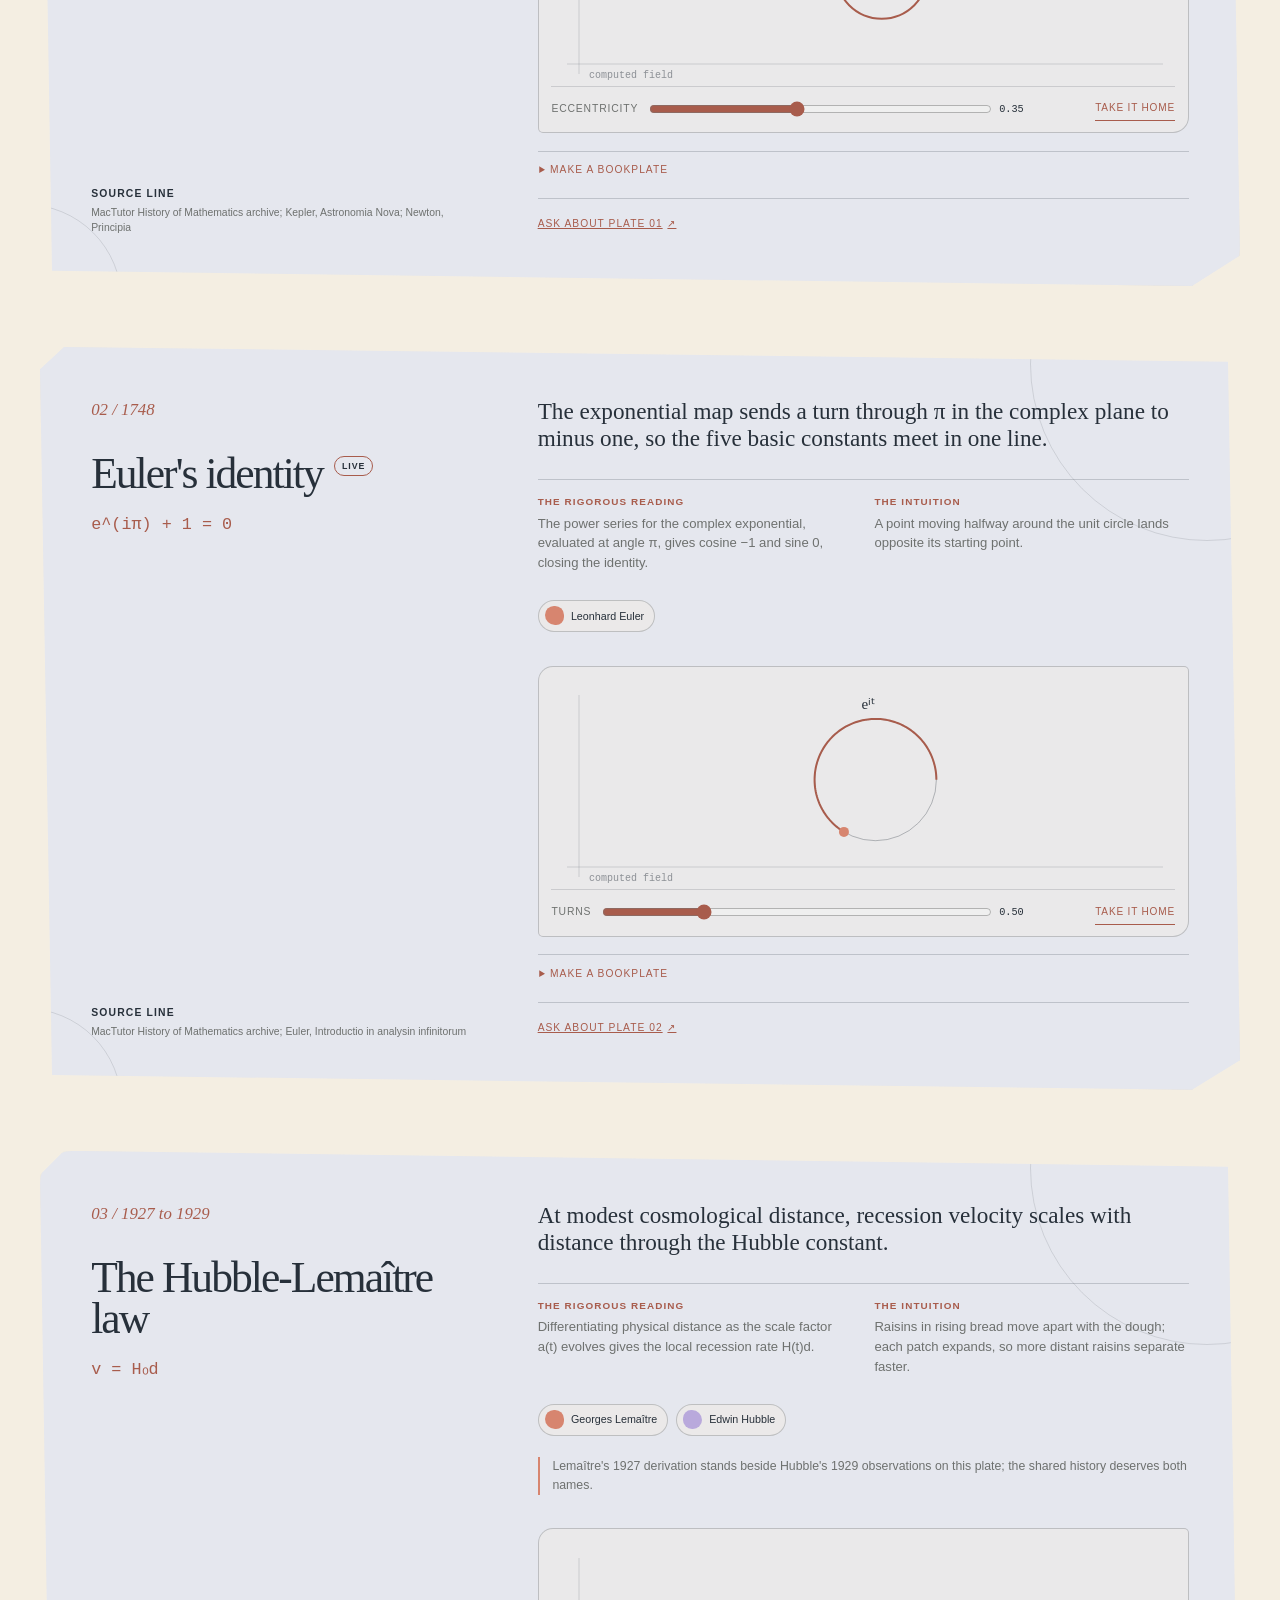
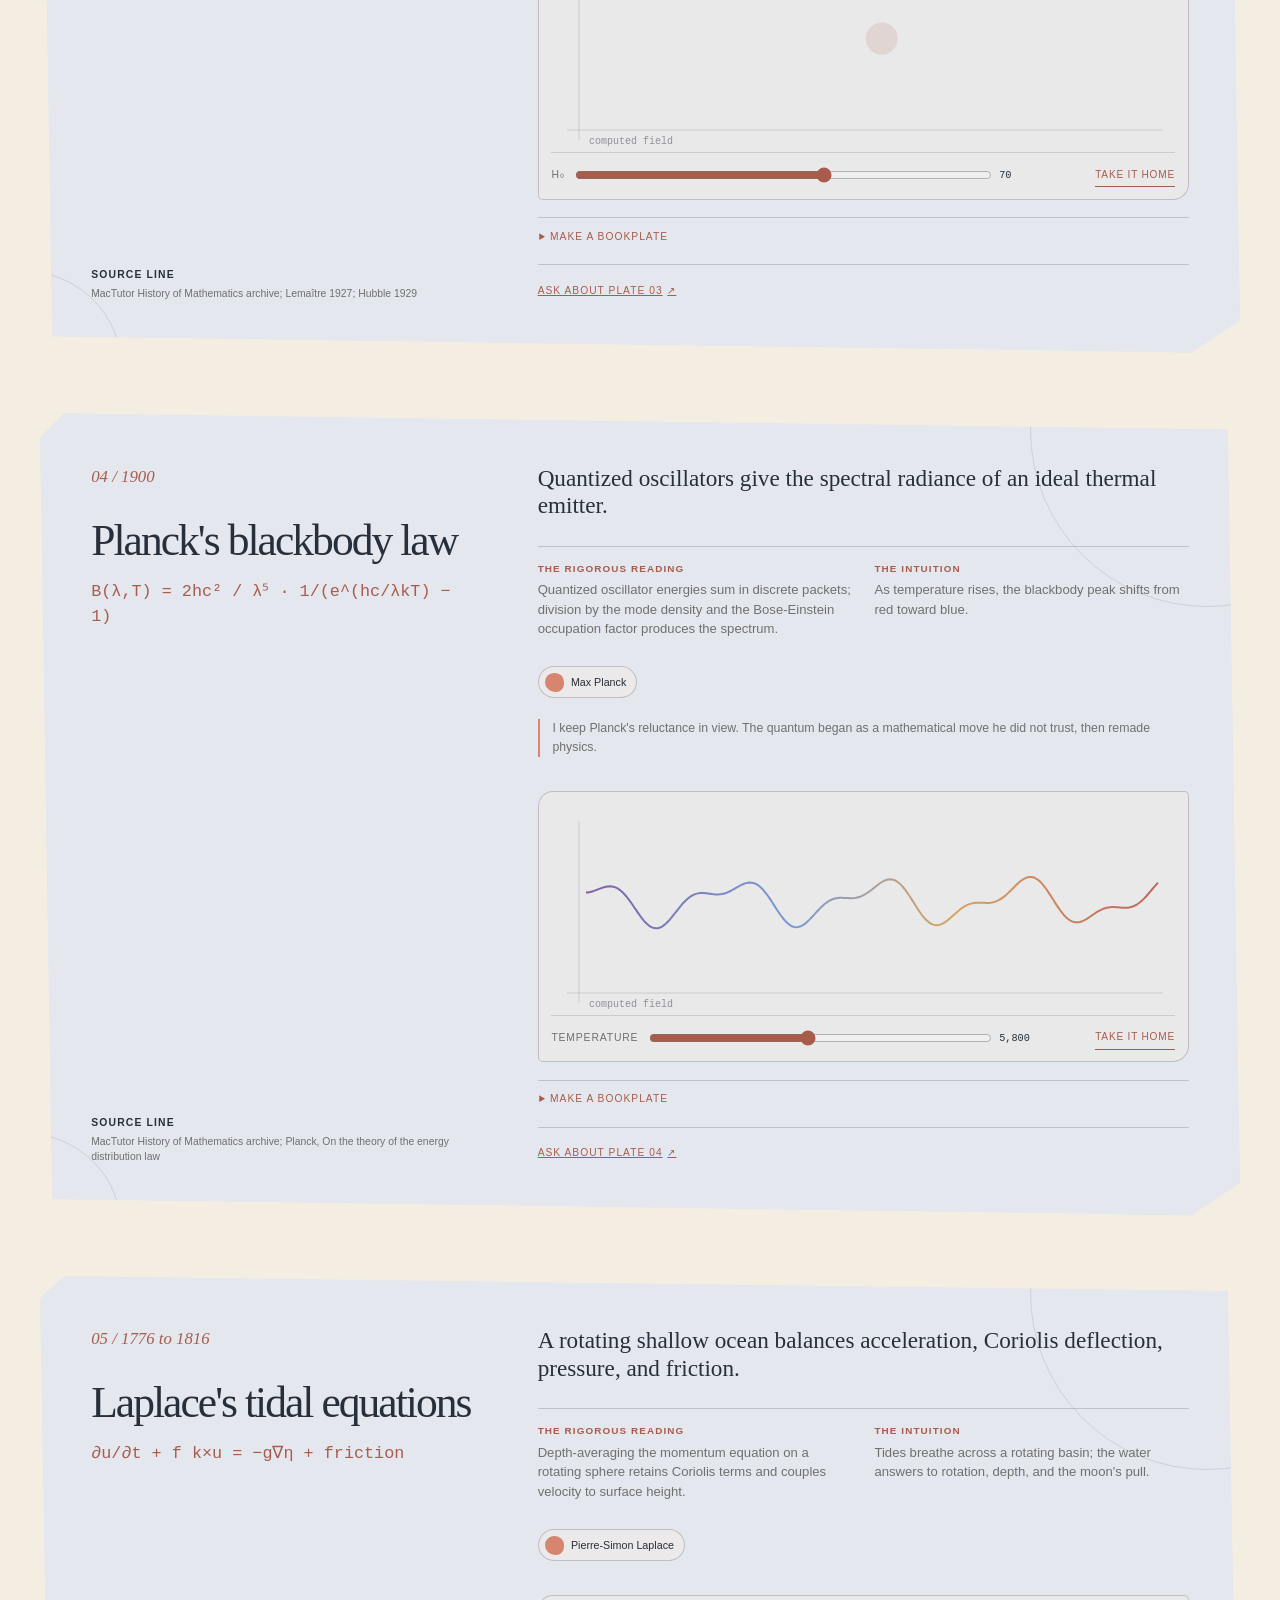
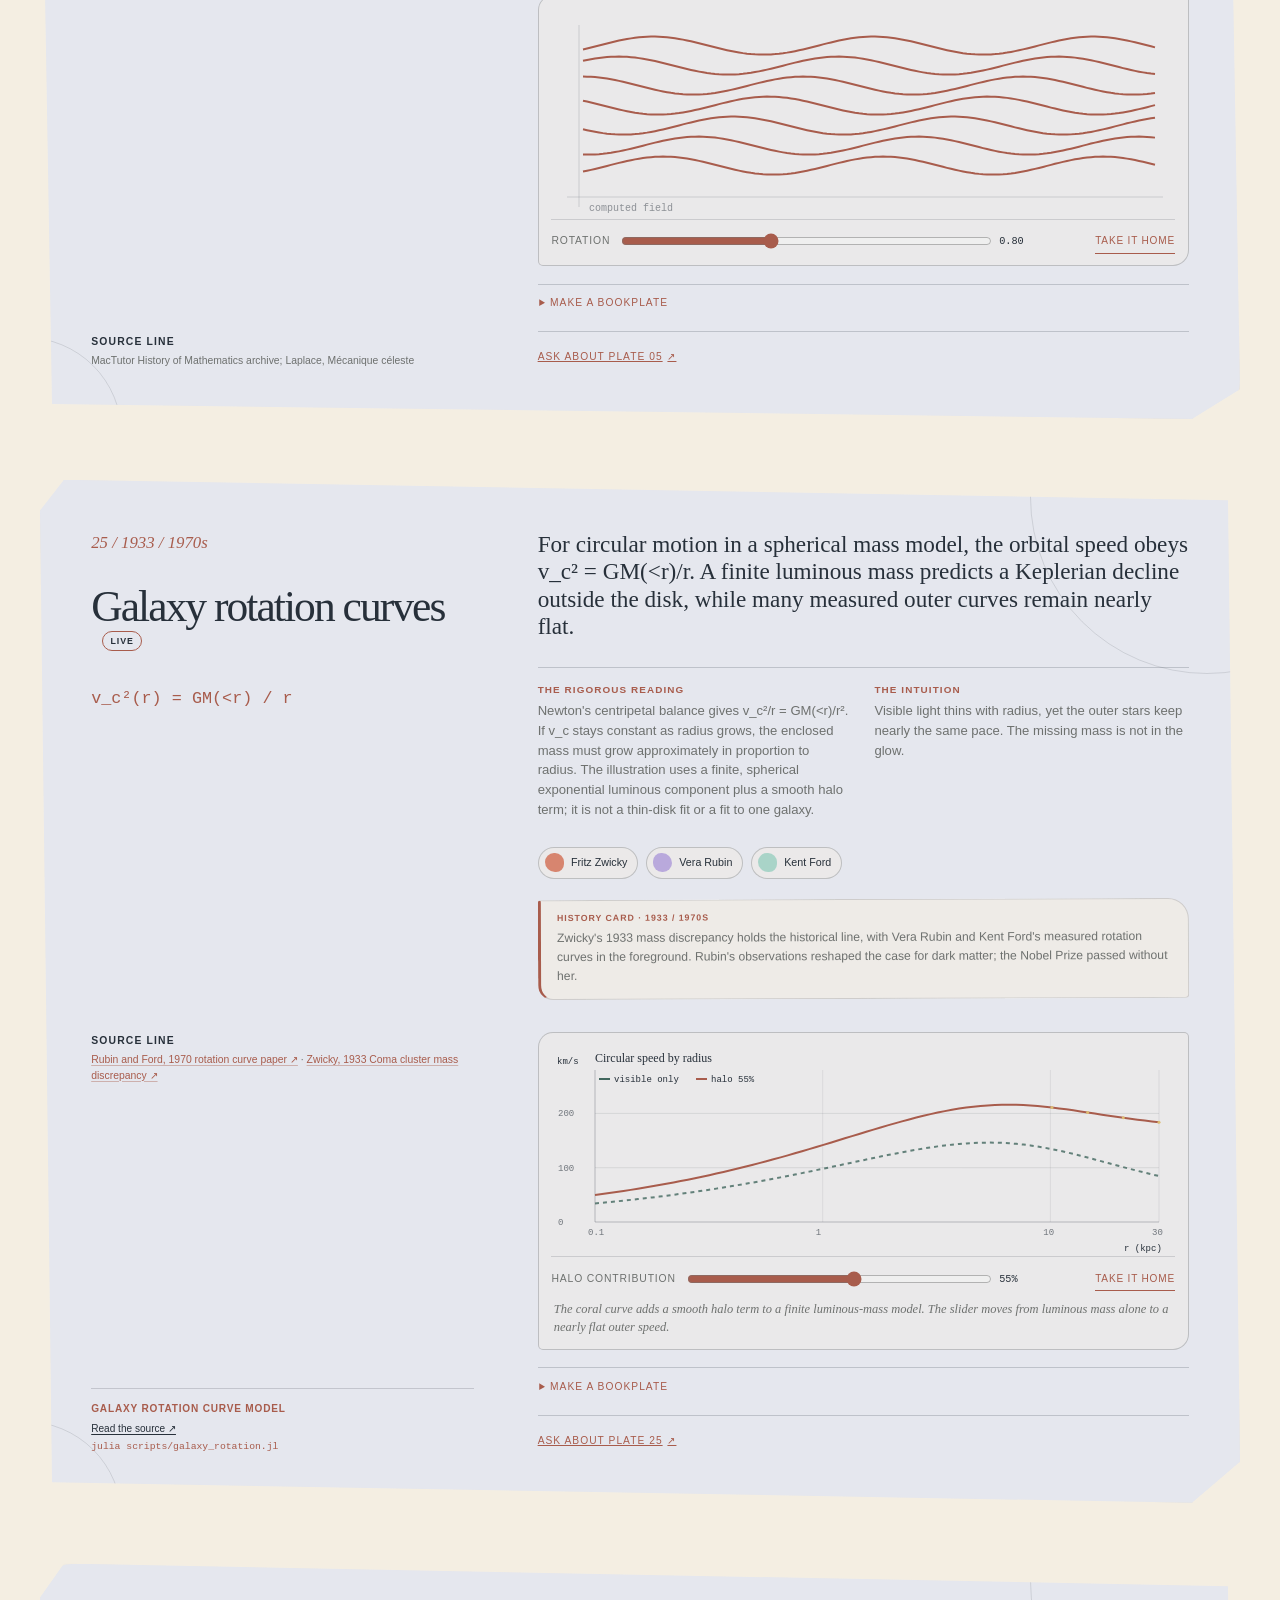
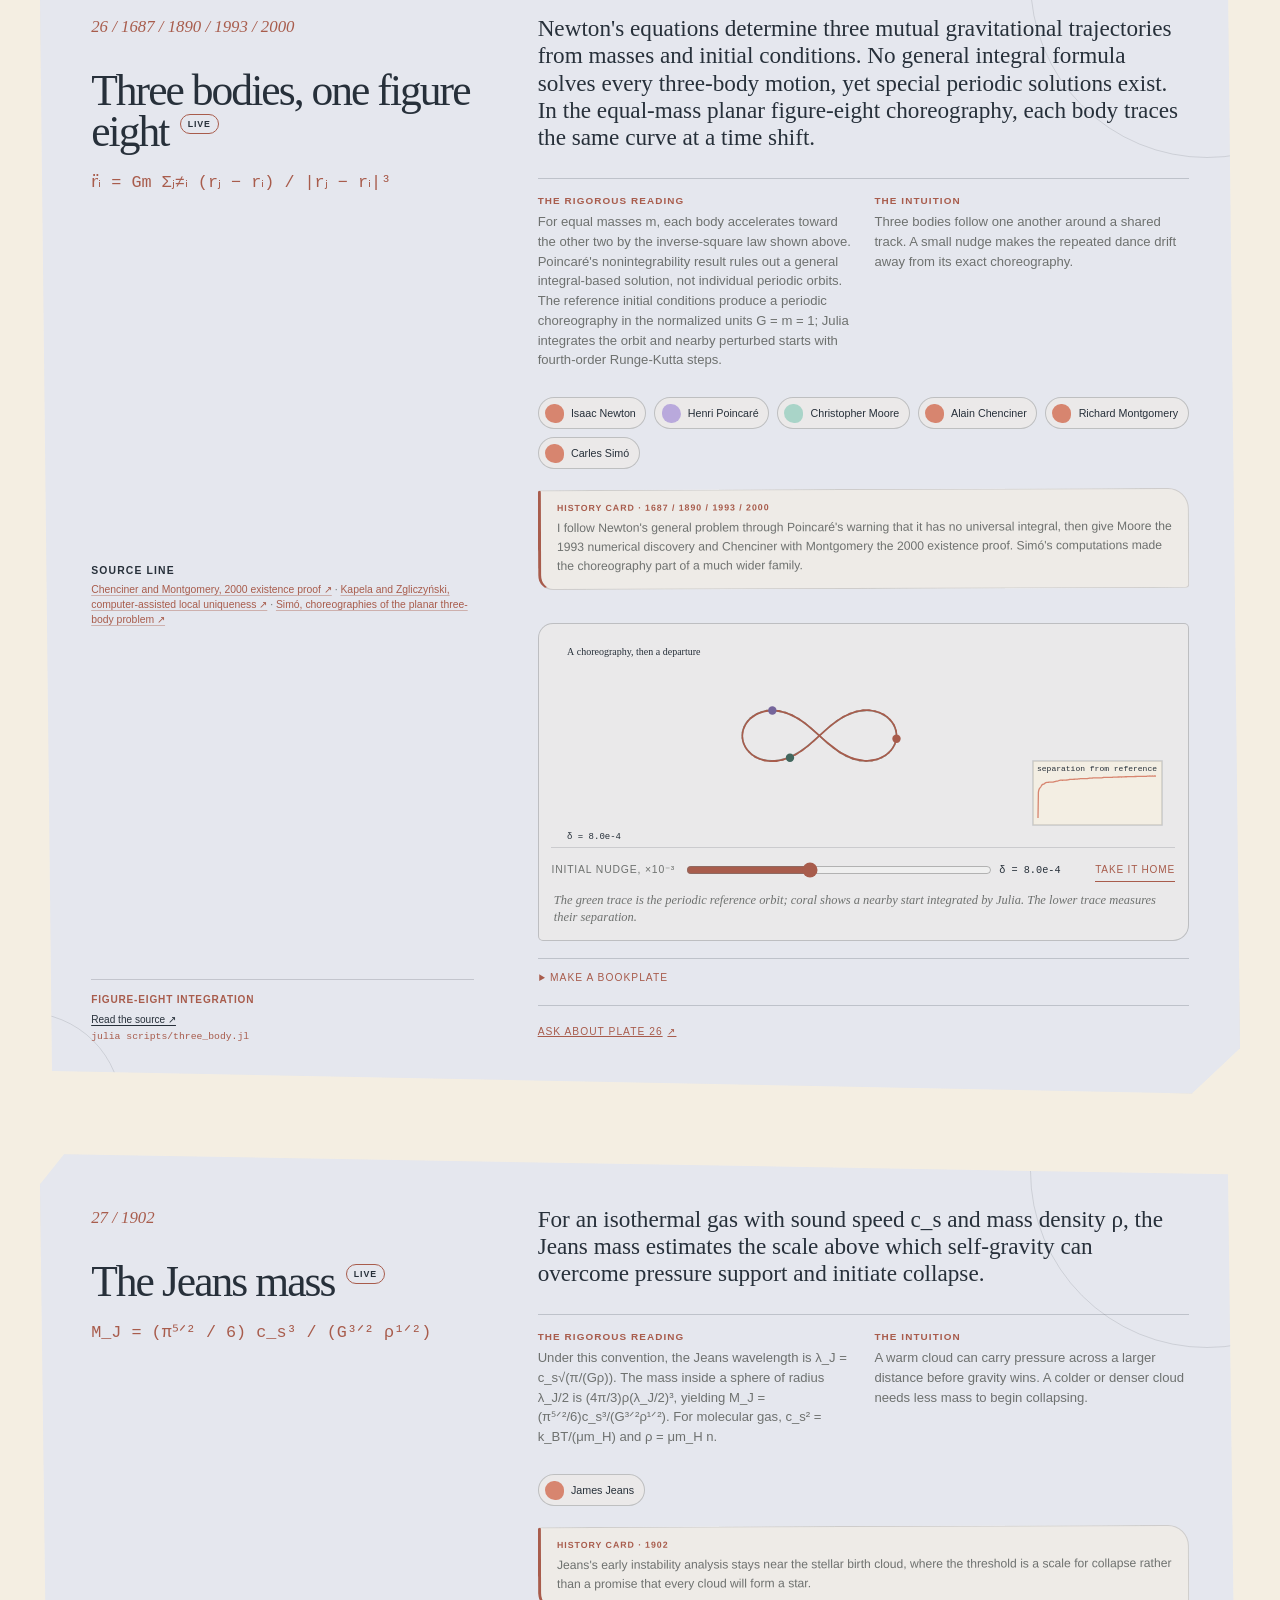
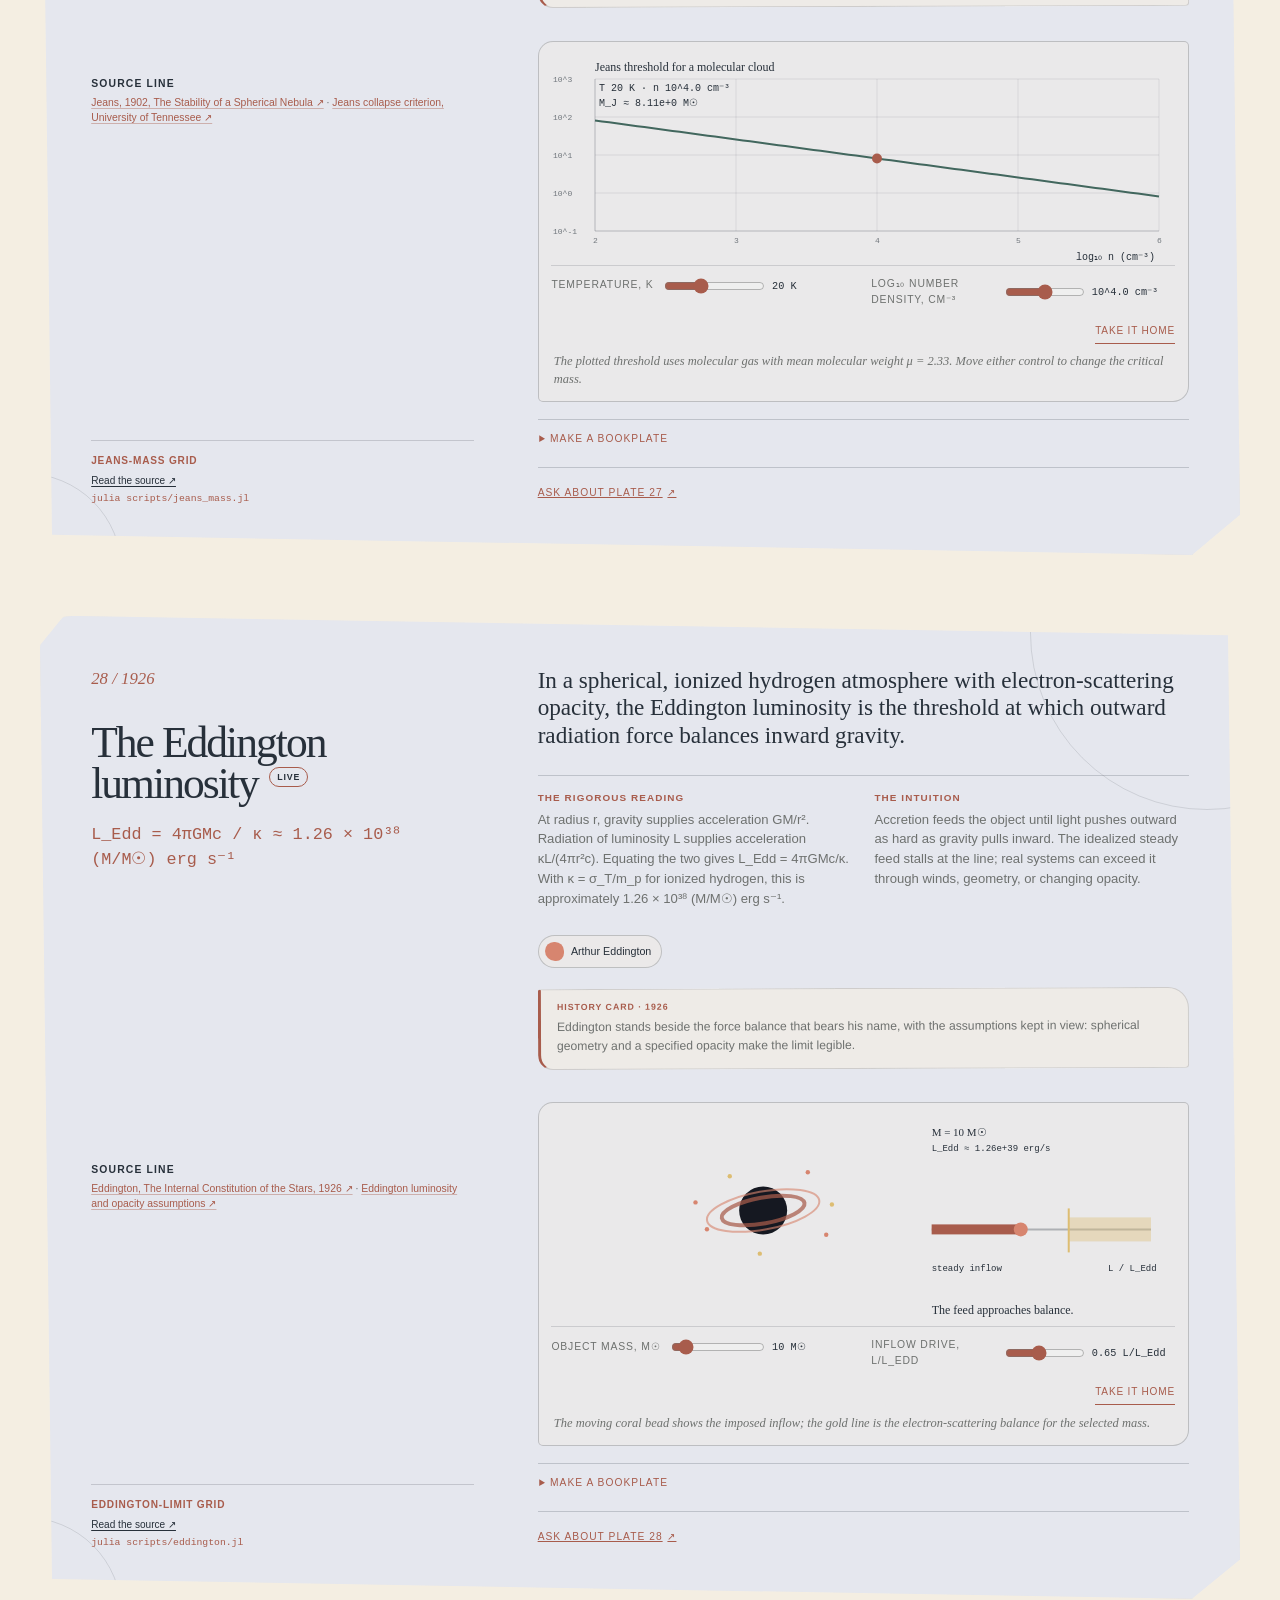
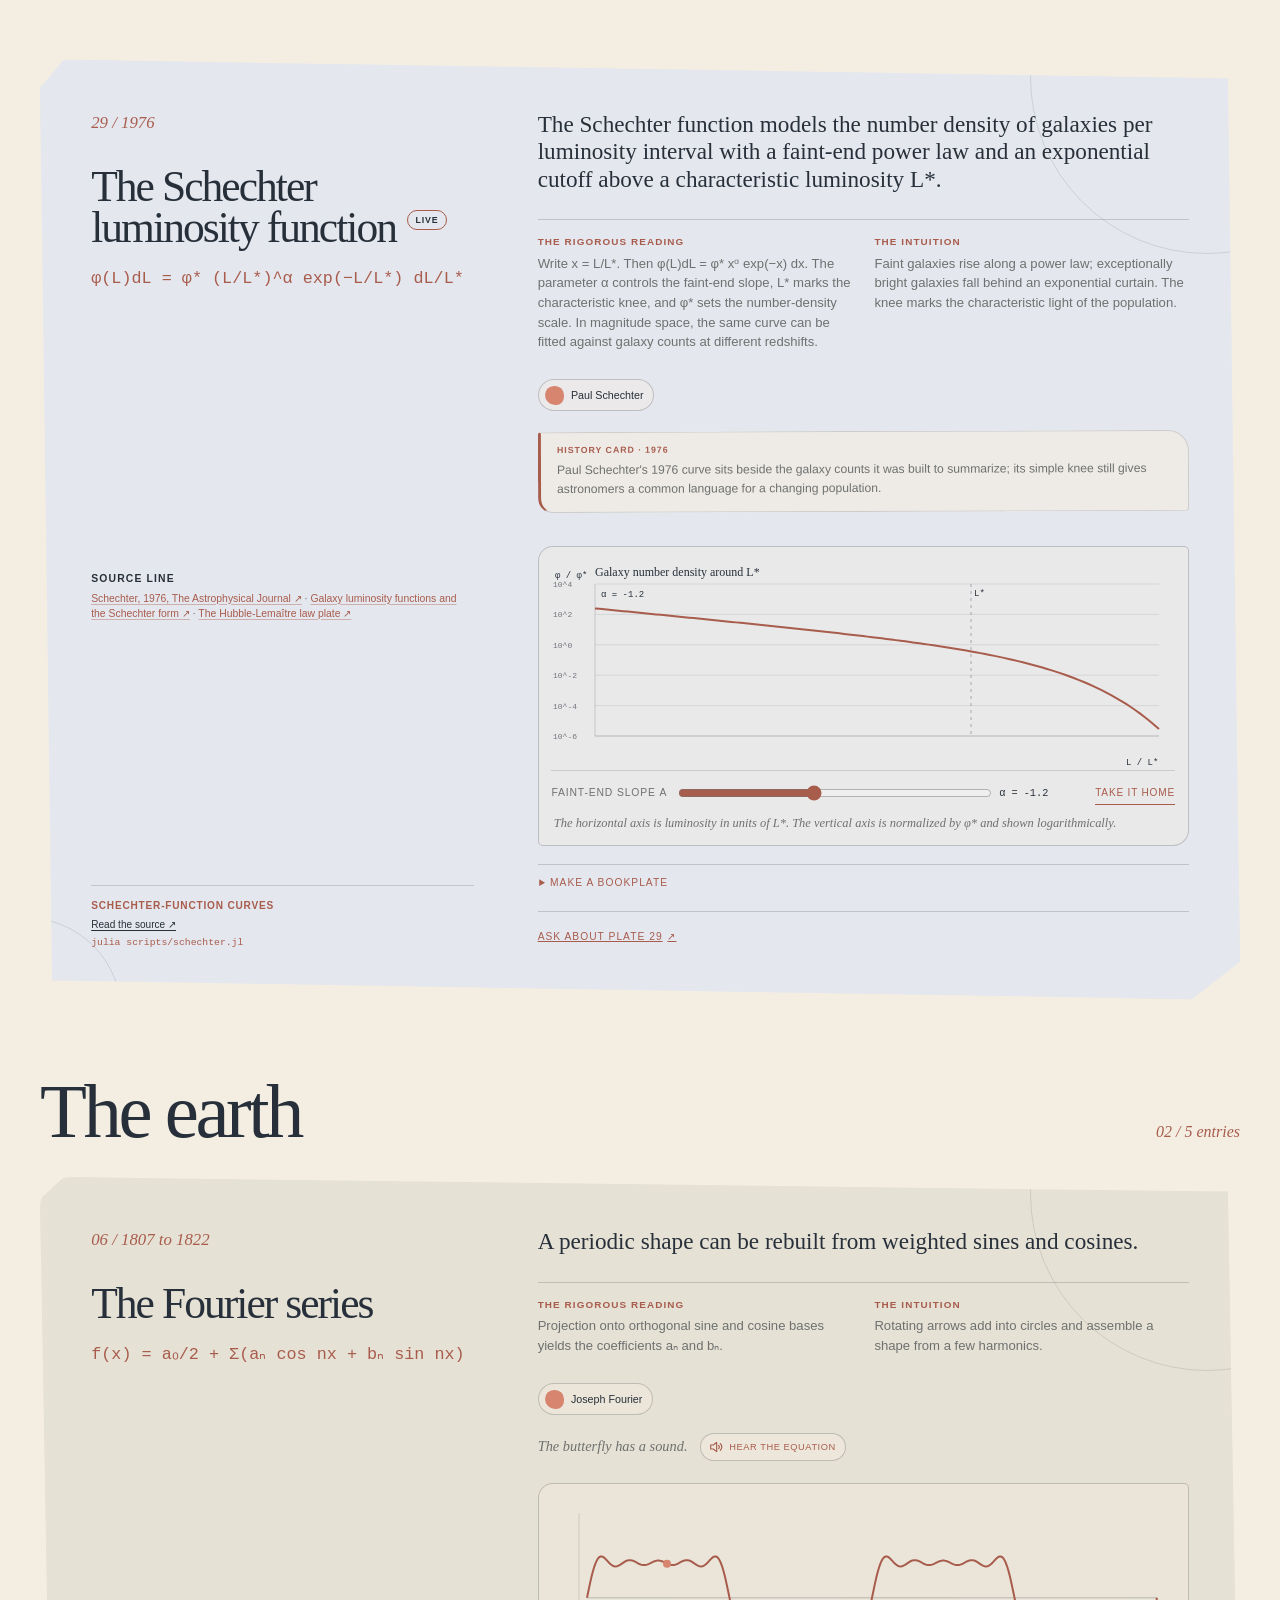
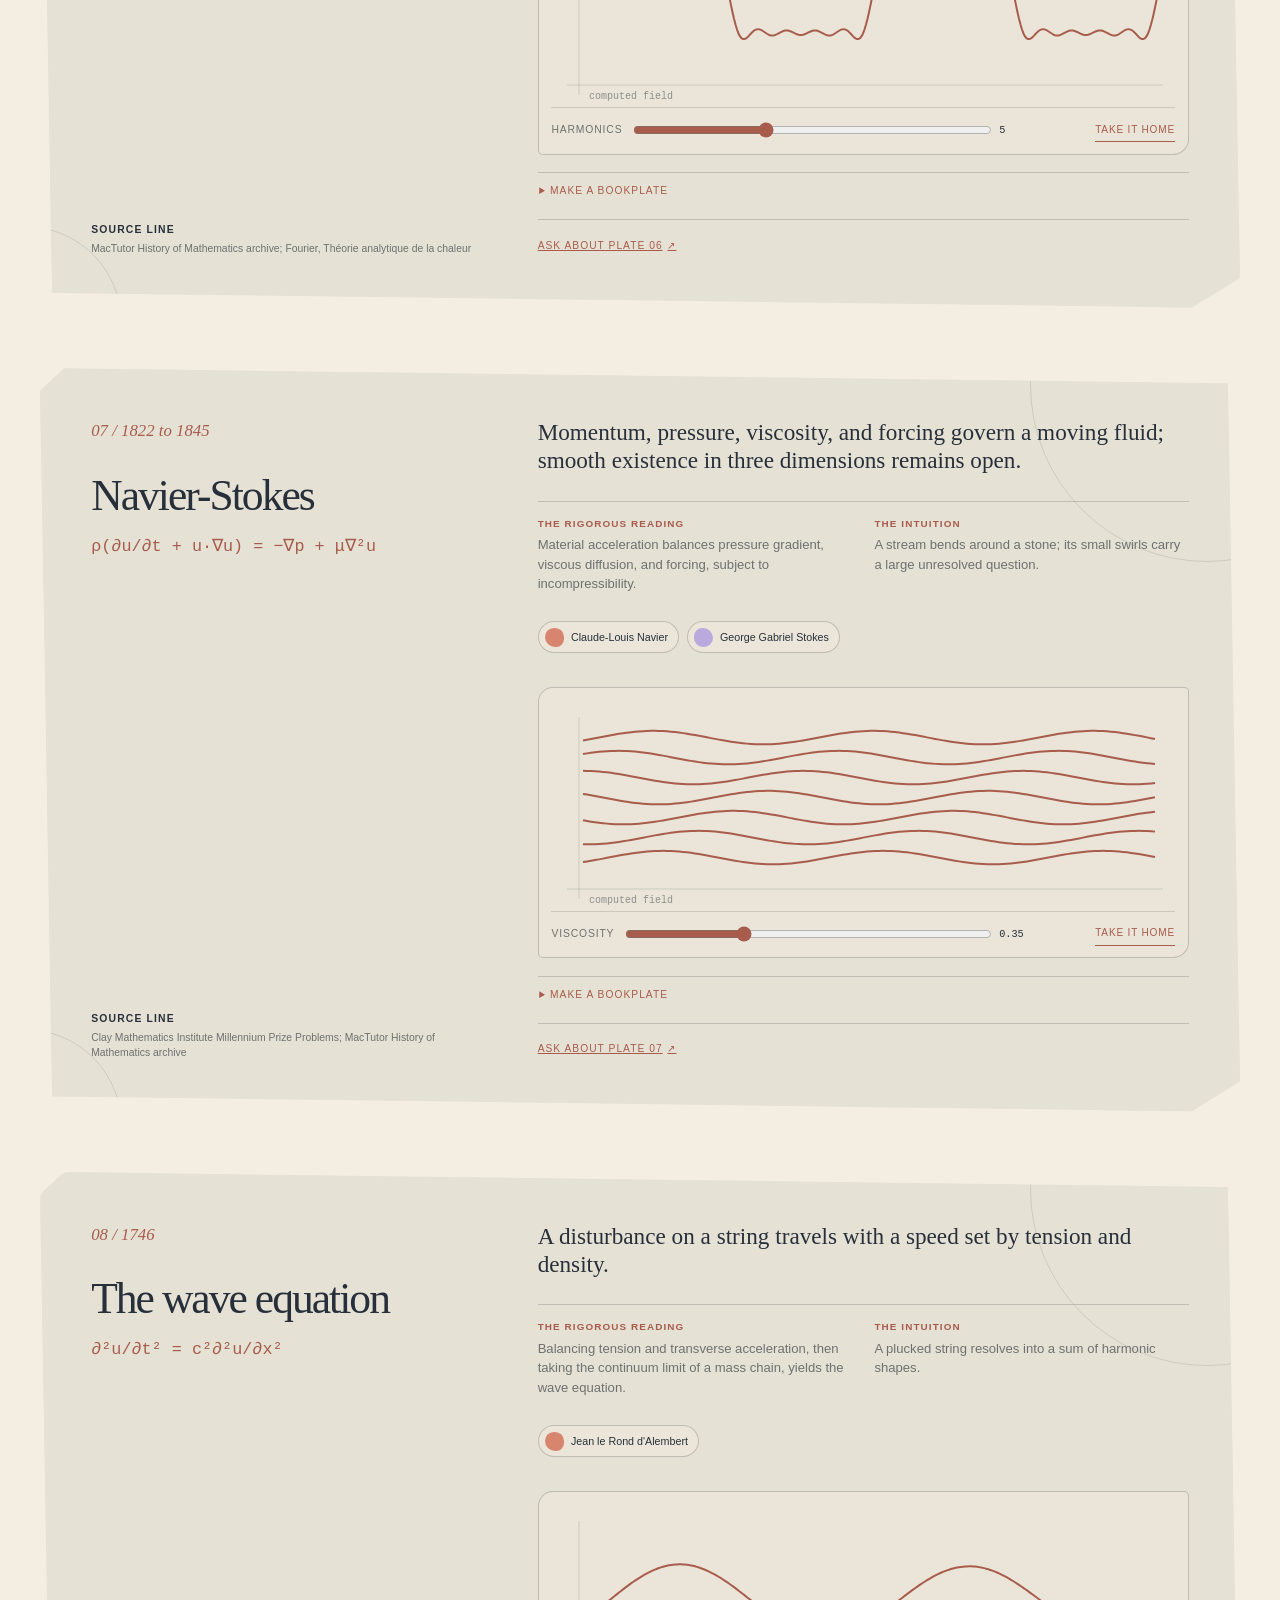
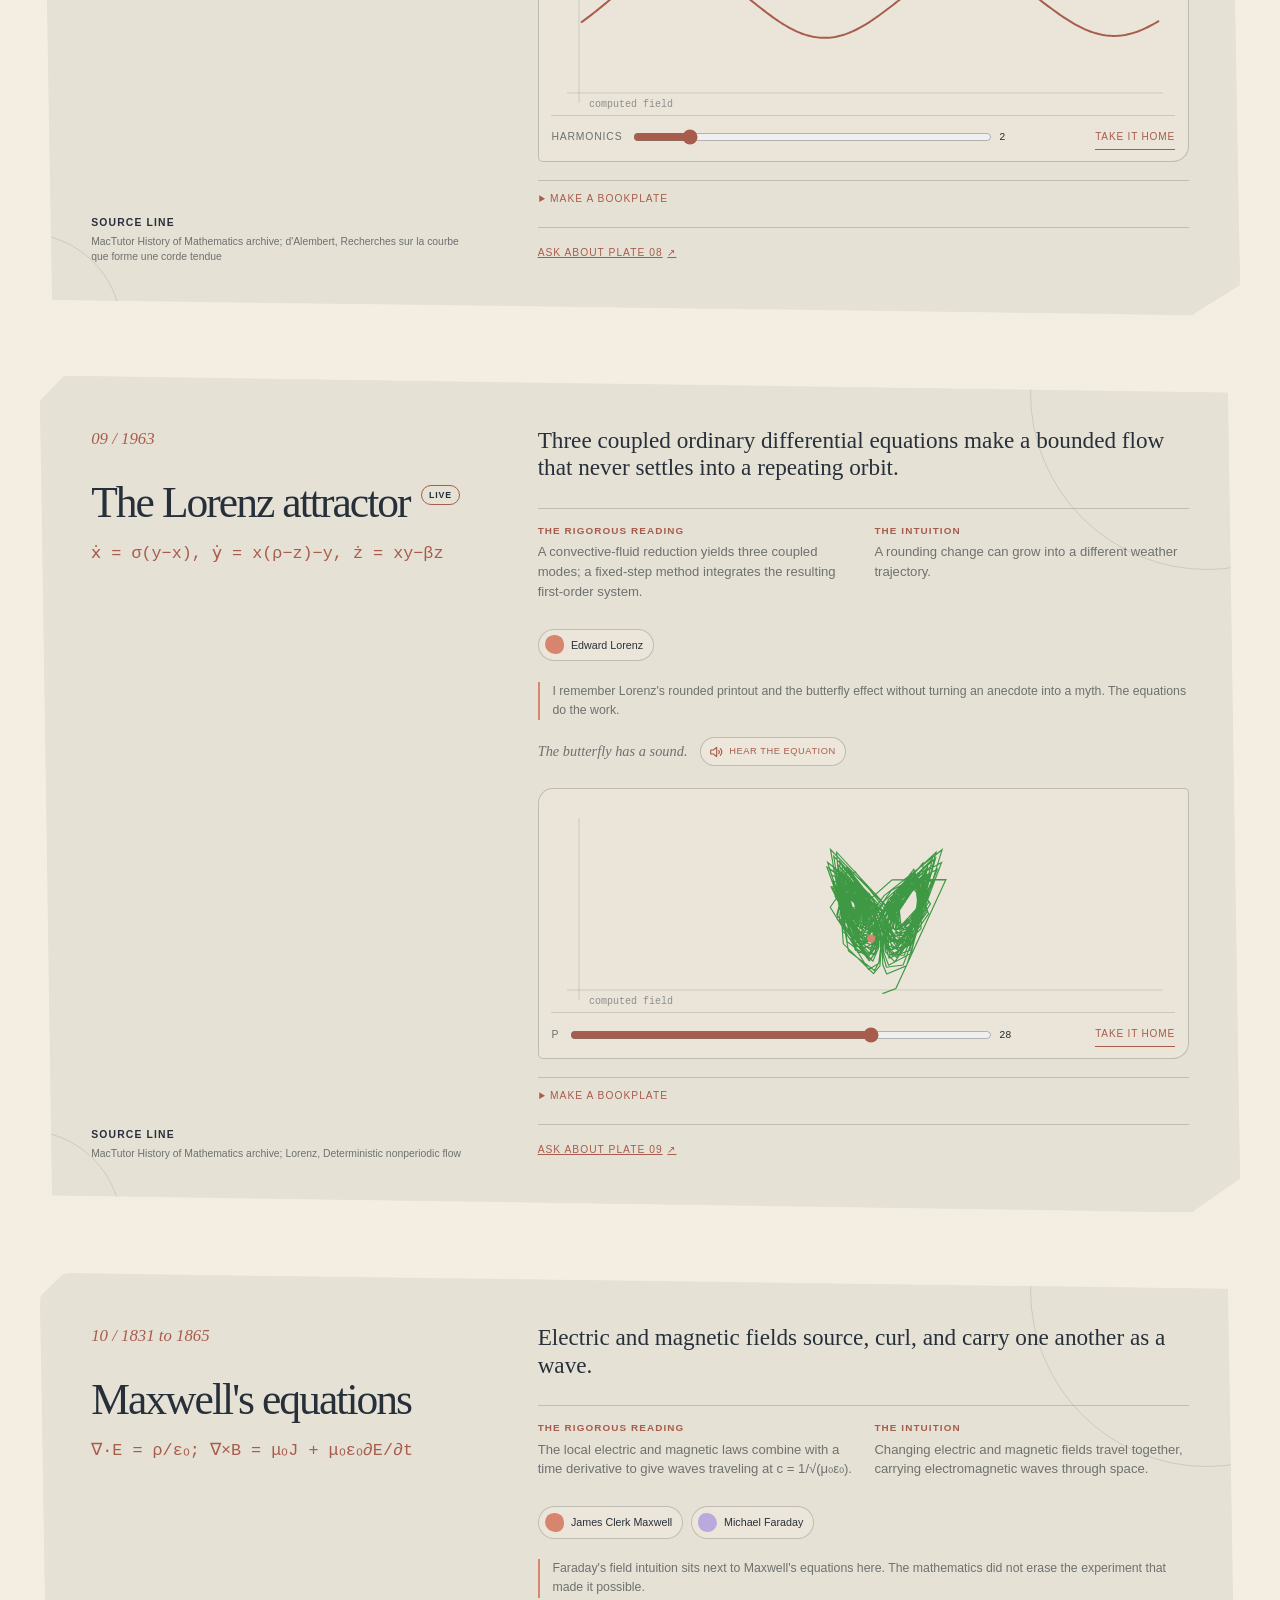
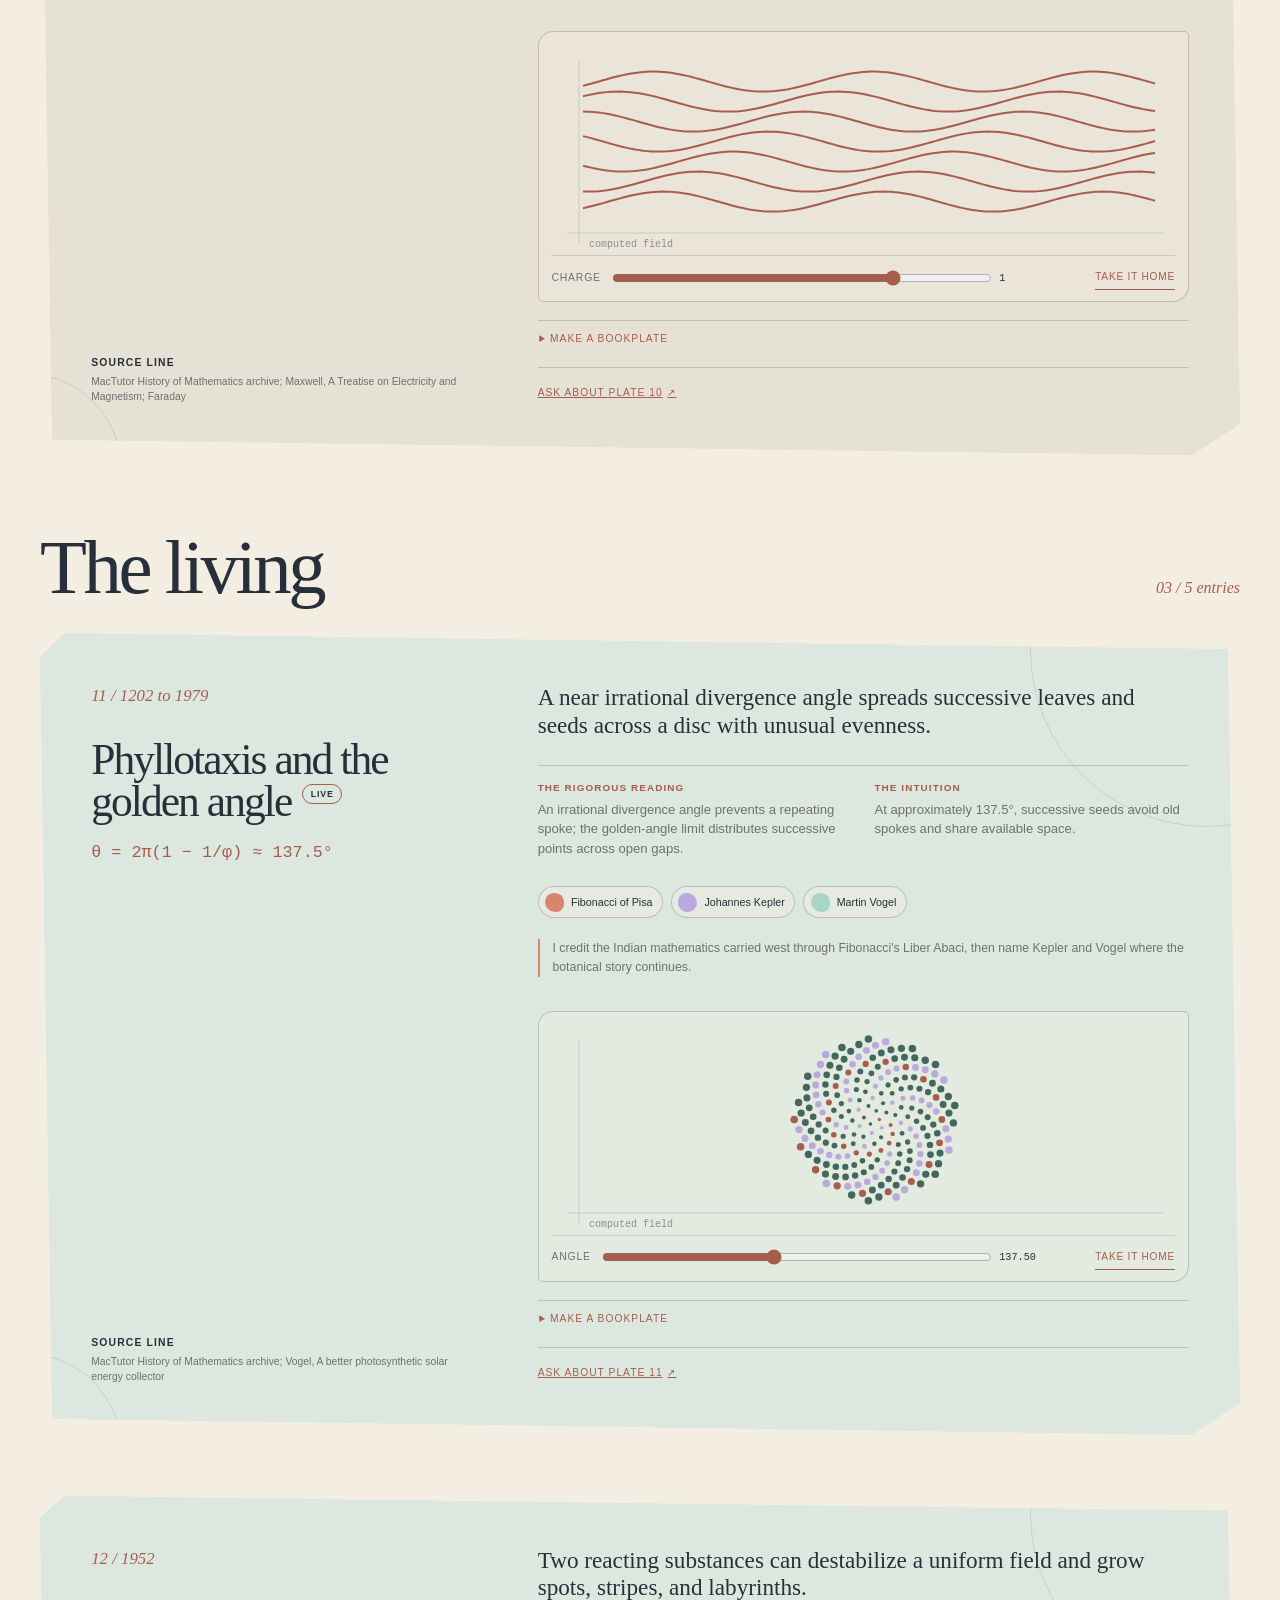
==== commit 3b019d2b: "Every link points at the moved repo" ====
--- a/site/index.html
+++ b/site/index.html
@@ -80,8 +80,8 @@
         <h2 id="margin-title">This margin is no longer too small.</h2>
         <p>I leave room for an alternative proof, a careful correction, a connection I missed, or a short note that makes an entry breathe. Each note arrives as a pull request, keeps its author's name and date, and gets a quiet editorial check.</p>
         <div class="margin-actions">
-          <a class="button button-line" href="https://github.com/Mascottz/codex-naturalis/issues/new">Leave a note <span aria-hidden="true">↗</span></a>
-          <a class="button button-line" href="https://github.com/Mascottz/codex-naturalis/discussions/new?category=q-a">Ask a question <span aria-hidden="true">↗</span></a>
+          <a class="button button-line" href="https://github.com/Mascottz/Codex-Naturalis/issues/new">Leave a note <span aria-hidden="true">↗</span></a>
+          <a class="button button-line" href="https://github.com/Mascottz/Codex-Naturalis/discussions/new?category=q-a">Ask a question <span aria-hidden="true">↗</span></a>
         </div>
       </div>
       <div class="margin-note"><span>Margin note 001</span><p>Mathematics is a conversation with a very long memory.</p><small>curated notes open by pull request</small></div>
@@ -95,7 +95,7 @@
       <div class="book-ladder-copy">
         <p>One visualization per pull request keeps the book from becoming a formula dump.</p>
         <p>One problem or one attempt per pull request keeps the public ledger legible.</p>
-        <a class="book-ladder-link" href="https://github.com/Mascottz/codex-naturalis/blob/main/CONTRIBUTING.md" target="_blank" rel="noreferrer">the full ladder lives with the repo ↗</a>
+        <a class="book-ladder-link" href="https://github.com/Mascottz/Codex-Naturalis/blob/main/CONTRIBUTING.md" target="_blank" rel="noreferrer">the full ladder lives with the repo ↗</a>
       </div>
     </section>
 
@@ -103,7 +103,7 @@
 
   <footer class="site-footer page-width">
     <div><a class="wordmark" href="index.html"><span>codex</span><i>naturalis</i></a><p>The beauty of the world, with the machinery left visible.</p></div>
-    <div class="footer-links"><a href="humans.html">Hall of originators</a><a href="toys.html">The toy shelf</a><a href="problems.html">Open problems</a><a href="solved.html">Closed pages</a><a href="https://github.com/Mascottz/codex-naturalis/discussions" target="_blank" rel="noreferrer noopener">Questions</a><a class="footer-social-link" href="https://x.com/mastech4u" target="_blank" rel="me noopener noreferrer" aria-label="X profile: @mastech4u"><svg viewBox="0 0 24 24" aria-hidden="true" focusable="false"><path d="M18.901 1.153h3.68l-8.04 9.19 9.46 12.504h-7.406l-5.8-7.584-6.636 7.584H.475l8.6-9.83L0 1.153h7.594l5.243 6.932zm-1.292 19.49h2.039L6.486 3.241H4.298z"/></svg><span>@mastech4u</span></a></div>
+    <div class="footer-links"><a href="humans.html">Hall of originators</a><a href="toys.html">The toy shelf</a><a href="problems.html">Open problems</a><a href="solved.html">Closed pages</a><a href="https://github.com/Mascottz/Codex-Naturalis/discussions" target="_blank" rel="noreferrer noopener">Questions</a><a class="footer-social-link" href="https://x.com/mastech4u" target="_blank" rel="me noopener noreferrer" aria-label="X profile: @mastech4u"><svg viewBox="0 0 24 24" aria-hidden="true" focusable="false"><path d="M18.901 1.153h3.68l-8.04 9.19 9.46 12.504h-7.406l-5.8-7.584-6.636 7.584H.475l8.6-9.83L0 1.153h7.594l5.243 6.932zm-1.292 19.49h2.039L6.486 3.241H4.298z"/></svg><span>@mastech4u</span></a></div>
     <p class="footer-sources">Built from sources including the MacTutor archive at St Andrews.</p>
   </footer>
 </body>
